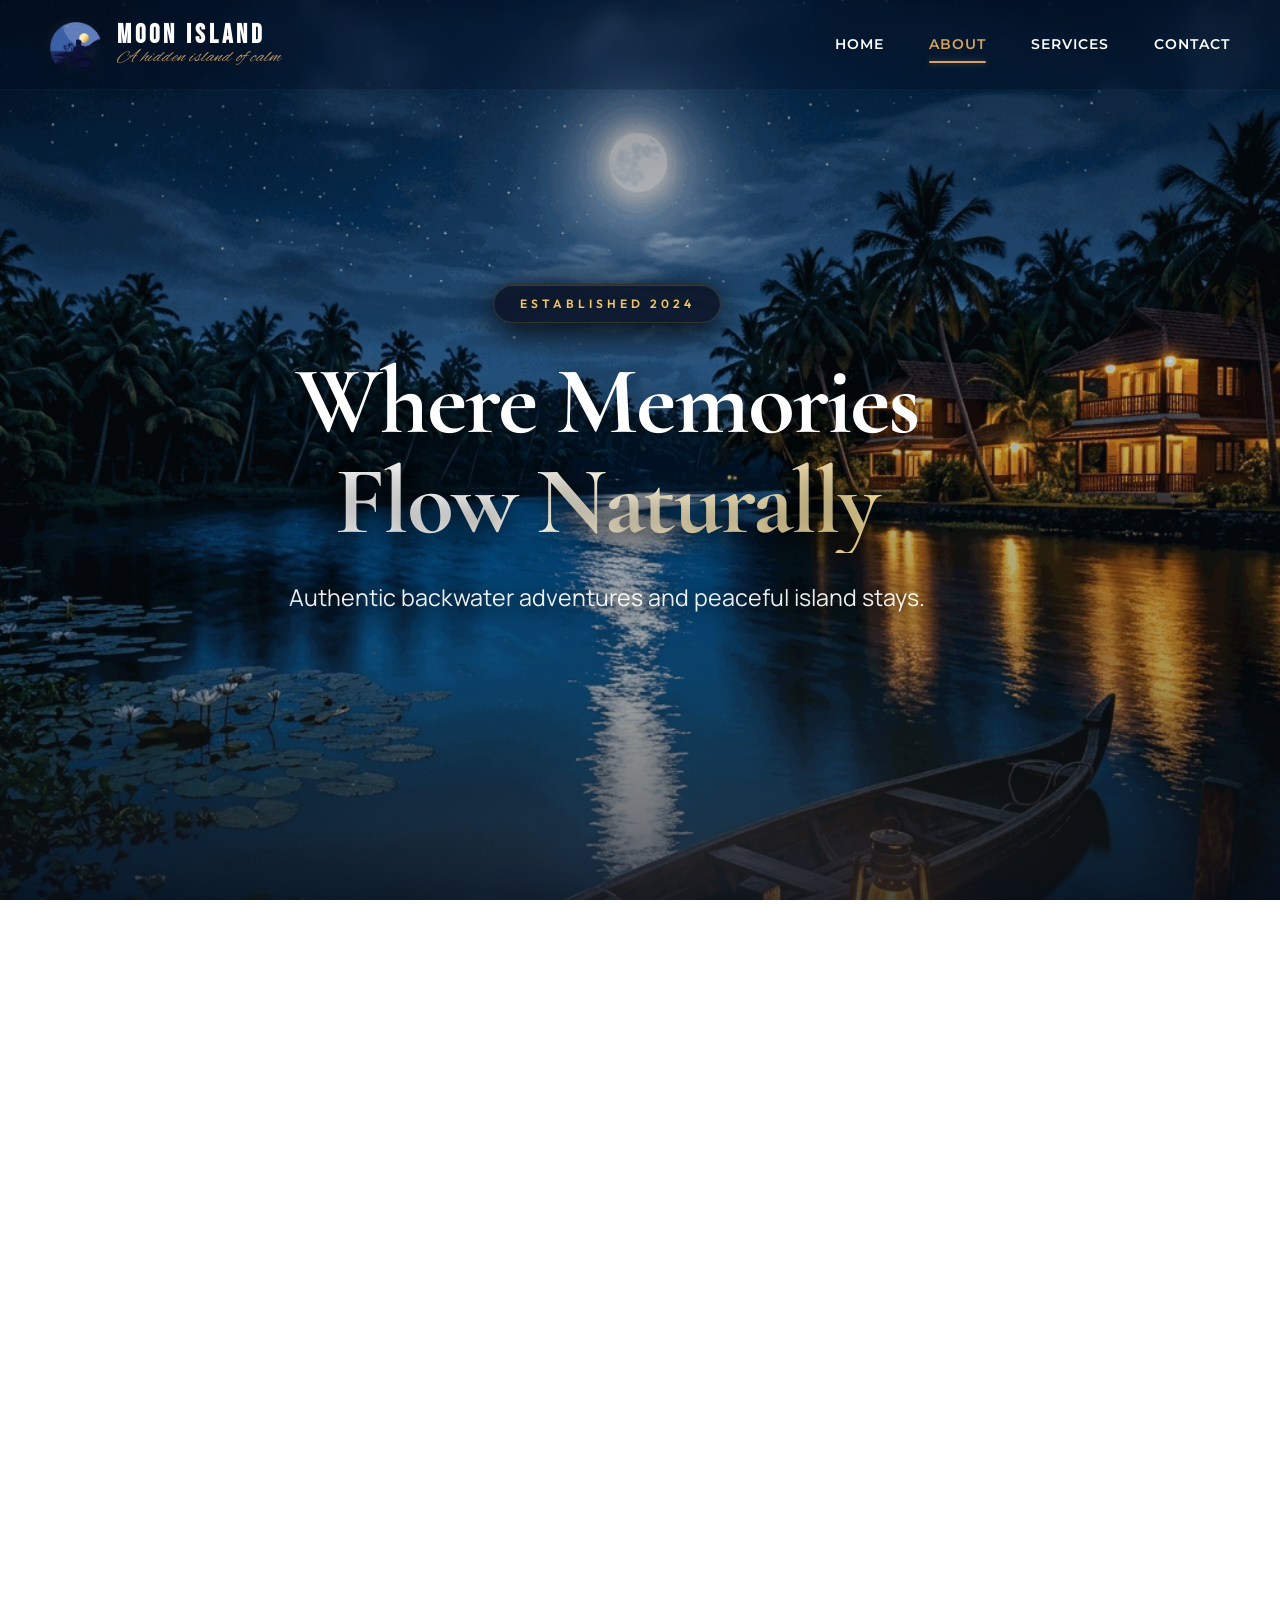
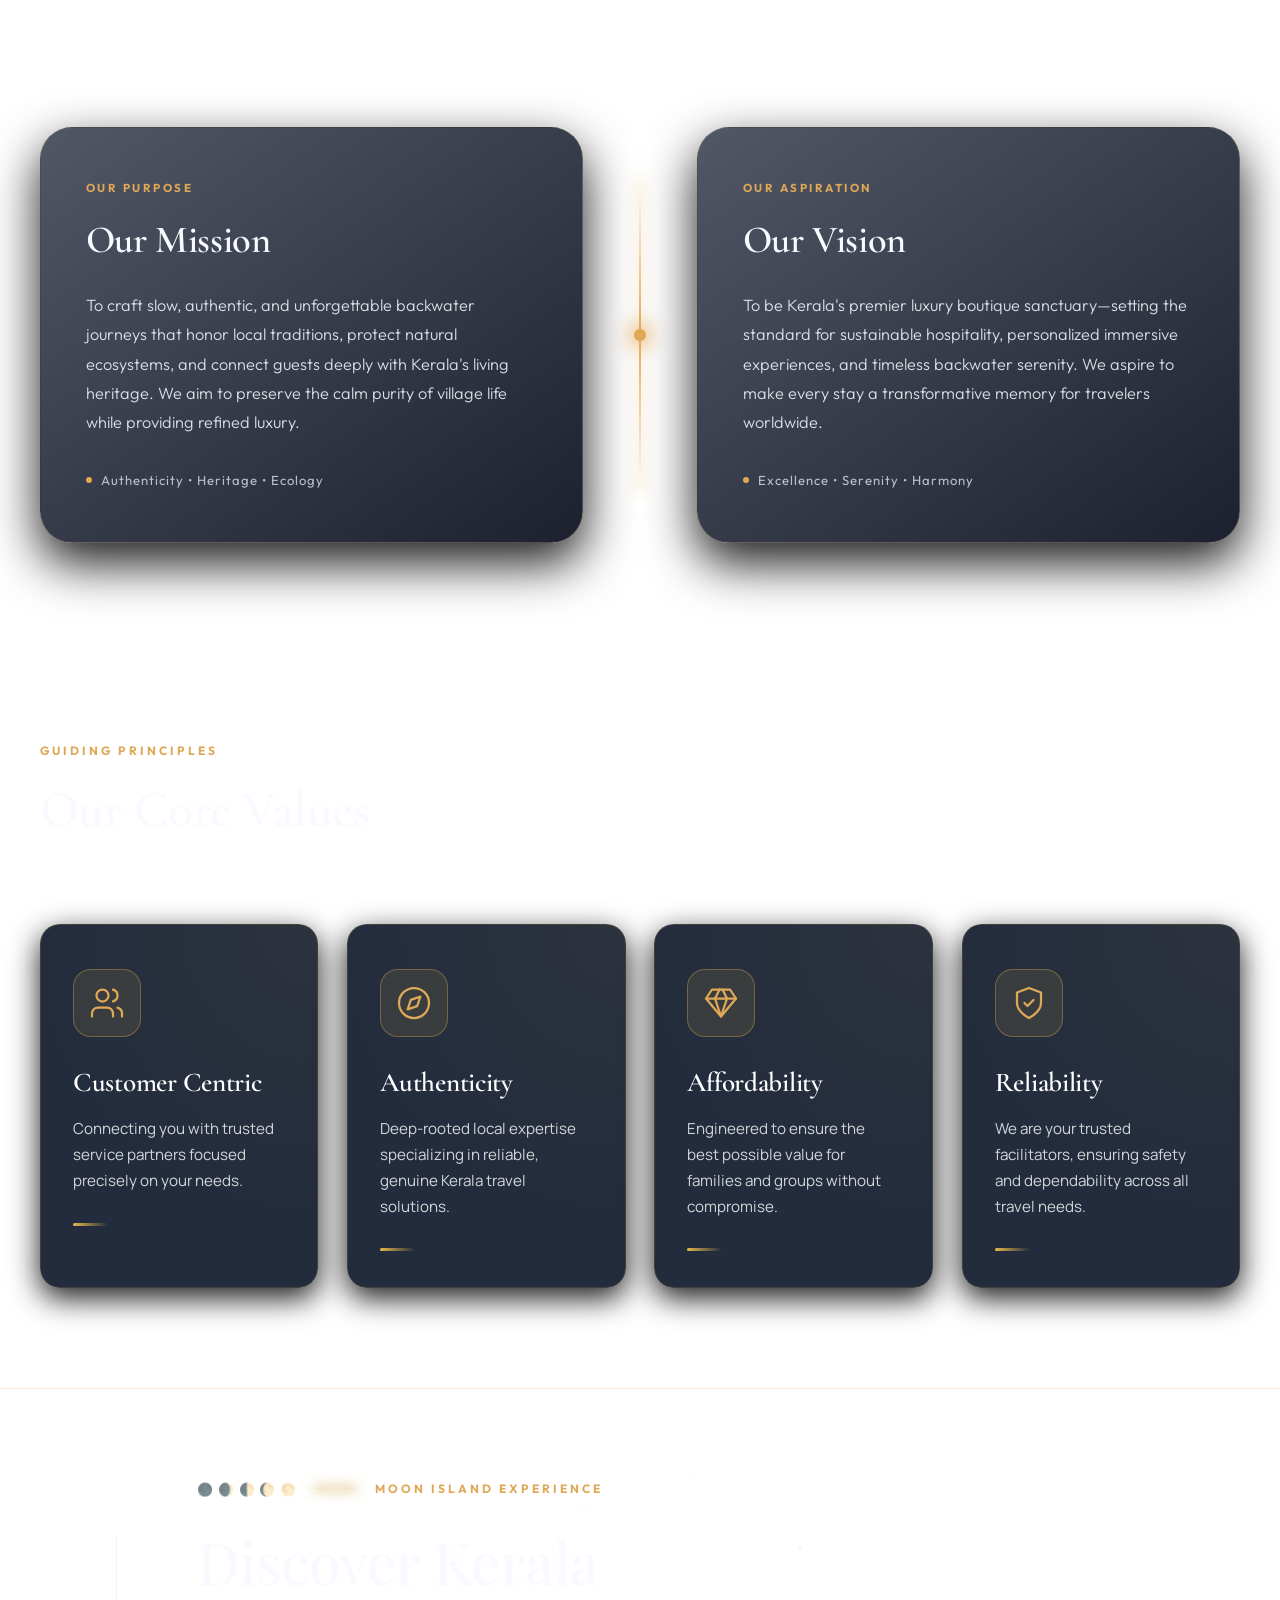
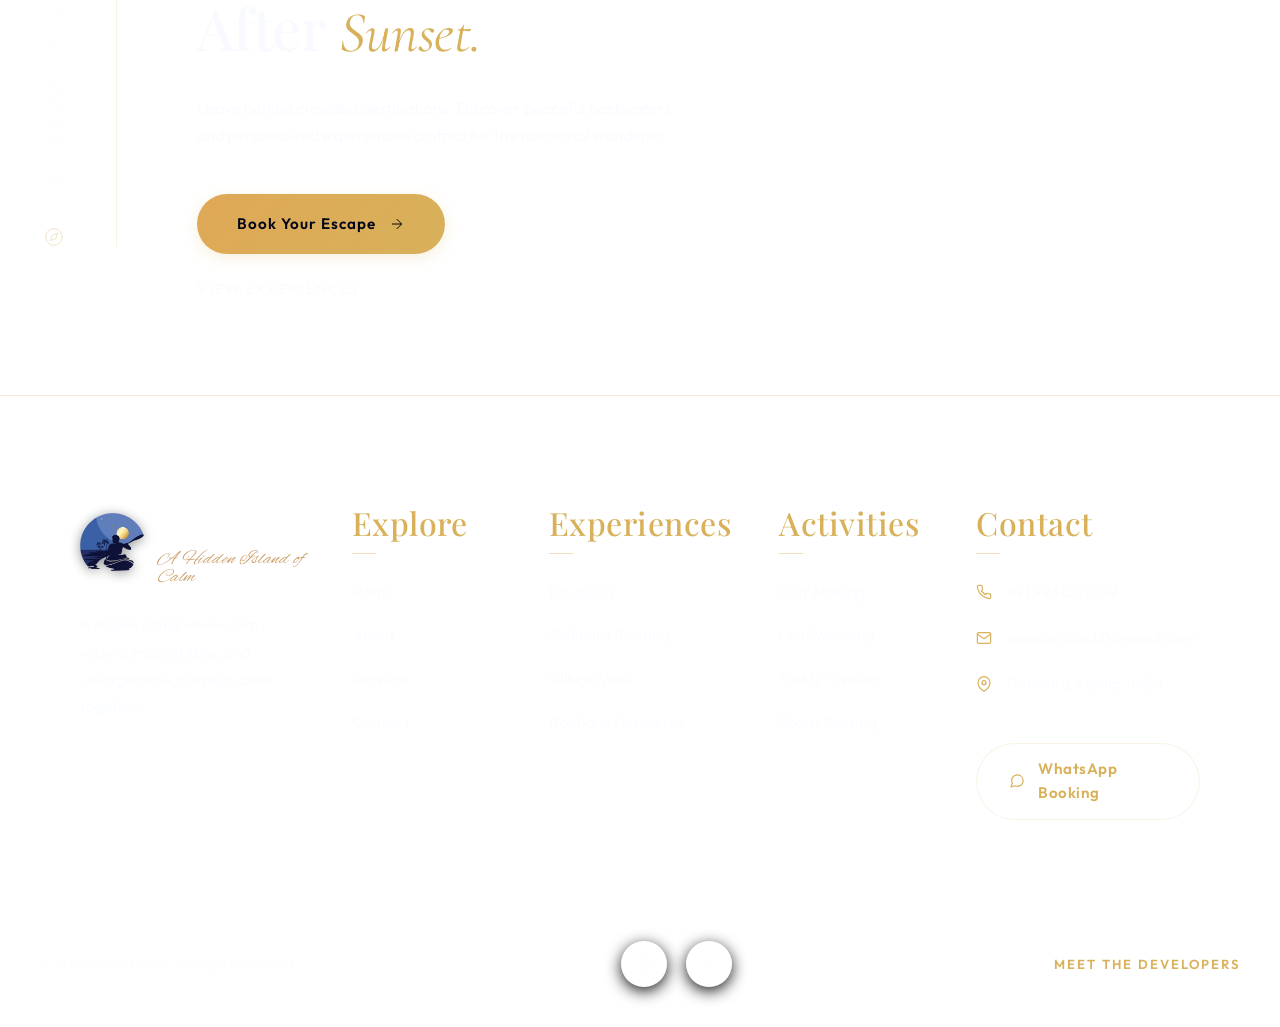
==== about.html @ 8877de50 "stuck removed" ====
<!DOCTYPE html>
<html lang="en">

<head>
    <meta charset="UTF-8">
    <meta name="viewport" content="width=device-width, initial-scale=1, viewport-fit=cover">
    <title>About Us | Moon Island - Luxury Kerala Backwater Sanctuary</title>
    <meta name="description"
        content="Discover the story, philosophy, and luxury backwater sanctuary of Moon Island Kerala. Experience curated kayaking, shikkara boat rides, and boutique homestay hospitality in Pottotta.">

    <!-- Critical Preloads & Luxury Typography -->
    <link rel="preconnect" href="https://fonts.googleapis.com">
    <link rel="preconnect" href="https://fonts.gstatic.com" crossorigin>
    <link rel="preload" as="image" href="assets/logo-icon.png">

    <!-- Consolidated Typography -->
    <link href="https://fonts.googleapis.com/css2?family=Bebas+Neue&family=Alex+Brush&family=Allura&family=Caveat:wght@500;600;700&family=Cormorant+Garamond:ital,wght@0,400;0,600;0,700;1,400;1,600&family=Manrope:wght@400;500;600;700&family=Montserrat:wght@600&family=Outfit:wght@300;400;500;600;700&family=Playfair+Display:ital,wght@0,400;0,600;0,700;1,400&family=Poppins:wght@300;400;500;600&display=swap" rel="stylesheet">
    <link href="https://db.onlinewebfonts.com/c/cf73d2680fe0e0d00f78c7295e3617e0?family=Selima" rel="stylesheet" type="text/css"/>
    <link rel="stylesheet" href="style.css?v=16.0">
</head>

<body class="about-page">
    <!-- Cinematic Night Sky & Atmosphere Background -->
    <div class="cinematic-bg-wrapper">
        <div class="sky-gradient"></div>
        <div class="desktop-moon-bg"></div>
        <div class="mobile-moon-bg"><div class="mobile-moon-inner"></div></div>
        <div class="stars-container">
            <div class="star star-1"></div>
            <div class="star star-2"></div>
            <div class="star star-3"></div>
            <div class="star star-4"></div>
            <div class="star star-5"></div>
            <div class="star star-6"></div>
            <div class="star star-7"></div>
            <div class="star star-8"></div>
            <div class="star star-9"></div>
            <div class="star star-10"></div>
        </div>
        <div class="clouds-container">
            <div class="cloud cloud-left"><div class="cloud-shadow"></div><div class="cloud-highlight"></div></div>
            <div class="cloud cloud-right"><div class="cloud-shadow"></div><div class="cloud-highlight"></div></div>
            <div class="cloud cloud-bottom"><div class="cloud-shadow"></div><div class="cloud-highlight"></div></div>
        </div>
    </div>

    <!-- Navigation Header -->
    <header class="navbar" id="main-nav">
        <div class="container nav-container">
            <a href="index.html" class="logo">
                <img src="assets/logo-icon.png" alt="Moon Island" class="brand-logo-icon">
                <div class="logo-text-wrapper">
                    <span class="logo-title">MOON ISLAND</span>
                    <span class="logo-tagline">A hidden island of calm</span>
                </div>
            </a>

            <!-- Mobile Hamburger Menu -->
            <button class="menu-btn" id="menu-toggle" aria-label="Toggle navigation">
                <span></span>
                <span></span>
                <span></span>
            </button>

            <nav class="nav-links" id="nav-menu">
                <a href="index.html" class="nav-link">Home</a>
                <a href="about.html" class="nav-link active">About</a>
                <a href="services.html" class="nav-link">Services</a>
                <a href="contact.html" class="nav-link">Contact</a>
            </nav>
        </div>
    </header>

    <main>
        <!-- ===================================================================
             1. HERO SECTION (Full-Screen Cinematic Backwater Experience)
             =================================================================== -->
        <section class="about-hero-fullscreen">
            <!-- Background Image Layer with Ken Burns Zoom & Mist -->
            <div class="hero-bg-wrapper">
                <img src="assets/moonlit_backwater_hero.png" alt="Kerala Moonlit Backwater" class="hero-bg-img">
                <div class="hero-overlay-gradient"></div>
                <div class="hero-mist-layer"></div>
            </div>

            <!-- Main Content Container -->
            <div class="container hero-content-container">
                <div class="hero-text-block">
                    <!-- Glassmorphism Gold Badge -->
                    <div class="hero-badge-wrap anim-badge-fade">
                        <span class="hero-glass-badge">ESTABLISHED 2024</span>
                    </div>

                    <!-- Heading with line-by-line reveal motion -->
                    <h1 class="hero-title">
                        <span class="title-line title-line-1">Where Memories</span>
                        <span class="title-line title-line-2">Flow Naturally</span>
                    </h1>

                    <!-- Subheading -->
                    <p class="hero-subheading anim-subheading-fade">
                        Authentic backwater adventures and peaceful island stays.
                    </p>
                </div>
            </div>

            <!-- Scroll Down Indicator -->
            <a href="#our-story" class="hero-scroll-indicator" aria-label="Scroll to Our Story">
                <span class="scroll-mouse">
                    <span class="scroll-wheel"></span>
                </span>
                <span class="scroll-text">EXPLORE</span>
            </a>
        </section>


        <!-- ===================================================================
             2. OUR STORY SECTION (White Luxury Section with 3D Suitcase on Left)
             =================================================================== -->
        <section class="about-story-section reveal" id="our-story">
            <div class="container about-story-container">
                <!-- Left Side: 3D Suitcase Illustration -->
                <div class="story-left-illustration reveal-left">
                    <div class="story-img-glow"></div>
                    <img src="assets/suitcsae_moon.png" alt="Moon Island 3D Suitcase Illustration" class="story-3d-suitcase-img" loading="lazy" decoding="async">
                </div>

                <!-- Right Side: Content & Statistics -->
                <div class="story-right-content reveal-right">
                    <!-- Small Label -->
                    <div class="story-badge-wrap reveal-item" style="--delay: 0.1s">
                        <span class="story-badge">OUR STORY</span>
                    </div>

                    <!-- Main Heading -->
                    <h2 class="story-heading reveal-item" style="--delay: 0.2s">
                        A Hidden Escape<br>in Kerala's Backwaters
                    </h2>

                    <!-- Description Paragraphs -->
                    <div class="story-description-wrap reveal-item" style="--delay: 0.3s">
                        <p class="story-desc-p">
                            Moon Island is a premium kayaking and nature experience destination nestled in the peaceful backwaters of Kerala. We offer unforgettable journeys through scenic waterways, combining adventure, relaxation, and authentic local charm.
                        </p>
                        <p class="story-desc-p">
                            Whether you're seeking a quiet paddle beneath moonlit skies or a memorable outdoor experience with family and friends, our carefully curated activities bring you closer to nature while ensuring comfort, safety, and lasting memories.
                        </p>
                    </div>

                    <!-- Statistics Grid -->
                    <div class="story-stats-grid">
                        <div class="story-stat-card">
                            <div class="stat-num-highlight">2+</div>
                            <div class="stat-title-label">Years of Experience</div>
                        </div>

                        <div class="story-stat-card">
                            <div class="stat-num-highlight">500+</div>
                            <div class="stat-title-label">Happy Adventurers</div>
                        </div>

                        <div class="story-stat-card">
                            <div class="stat-num-highlight">24/7</div>
                            <div class="stat-title-label">Customer Support</div>
                        </div>
                    </div>
                </div>
            </div>
        </section>

        <!-- ===================================================================
             5. MISSION & VISION (Split Layout with Animated Vertical Glowing Line)
             =================================================================== -->
        <section class="about-mission-vision-section reveal">
            <!-- Large Faded Moon Texture Background -->
            <div class="faded-moon-bg-overlay"></div>

            <div class="container">
                <div class="mission-vision-split">
                    <!-- Mission (Left) -->
                    <div class="mv-card mission-card">
                        <div class="mv-card-badge">OUR PURPOSE</div>
                        <h3 class="mv-card-title">Our Mission</h3>
                        <p class="mv-card-text">
                            To craft slow, authentic, and unforgettable backwater journeys that honor local traditions, protect natural ecosystems, and connect guests deeply with Kerala's living heritage. We aim to preserve the calm purity of village life while providing refined luxury.
                        </p>
                        <div class="mv-card-footer">
                            <span class="mv-gold-dot"></span>
                            <span>Authenticity • Heritage • Ecology</span>
                        </div>
                    </div>

                    <!-- Animated Glowing Vertical Line -->
                    <div class="mv-glowing-vertical-divider">
                        <div class="vertical-line-glow"></div>
                        <div class="glowing-center-pulse"></div>
                    </div>

                    <!-- Vision (Right) -->
                    <div class="mv-card vision-card">
                        <div class="mv-card-badge">OUR ASPIRATION</div>
                        <h3 class="mv-card-title">Our Vision</h3>
                        <p class="mv-card-text">
                            To be Kerala's premier luxury boutique sanctuary—setting the standard for sustainable hospitality, personalized immersive experiences, and timeless backwater serenity. We aspire to make every stay a transformative memory for travelers worldwide.
                        </p>
                        <div class="mv-card-footer">
                            <span class="mv-gold-dot"></span>
                            <span>Excellence • Serenity • Harmony</span>
                        </div>
                    </div>
                </div>
            </div>
        </section>


        <!-- ===================================================================
             6. GUIDING PRINCIPLES / OUR CORE VALUES (4-Column Luxury Glass Grid)
             =================================================================== -->
        <section class="about-core-values-section reveal" id="core-values">
            <div class="container">
                <div class="section-header text-center">
                    <span class="section-tag-gold">GUIDING PRINCIPLES</span>
                    <h2 class="section-main-title">Our Core Values</h2>
                </div>

                <div class="core-values-grid">
                    <!-- Card 1: Customer Centric -->
                    <div class="value-card-item card-anim-1">
                        <div class="value-card-glass-bg"></div>
                        <div class="value-icon-box icon-anim-handshake">
                            <svg xmlns="http://www.w3.org/2000/svg" width="36" height="36" viewBox="0 0 24 24" fill="none" stroke="#dfa857" stroke-width="1.5" stroke-linecap="round" stroke-linejoin="round">
                                <path d="M16 21v-2a4 4 0 0 0-4-4H6a4 4 0 0 0-4 4v2"/>
                                <circle cx="9" cy="7" r="4"/>
                                <path d="M22 21v-2a4 4 0 0 0-3-3.87"/>
                                <path d="M16 3.13a4 4 0 0 1 0 7.75"/>
                            </svg>
                        </div>
                        <h3 class="value-card-title">Customer Centric</h3>
                        <p class="value-card-desc">Connecting you with trusted service partners focused precisely on your needs.</p>
                        <div class="value-card-accent-bar"></div>
                    </div>

                    <!-- Card 2: Authenticity -->
                    <div class="value-card-item card-anim-2">
                        <div class="value-card-glass-bg"></div>
                        <div class="value-icon-box icon-anim-compass">
                            <svg xmlns="http://www.w3.org/2000/svg" width="36" height="36" viewBox="0 0 24 24" fill="none" stroke="#dfa857" stroke-width="1.5" stroke-linecap="round" stroke-linejoin="round">
                                <circle cx="12" cy="12" r="10"/>
                                <polygon points="16.24 7.76 14.12 14.12 7.76 16.24 9.88 9.88 16.24 7.76"/>
                            </svg>
                        </div>
                        <h3 class="value-card-title">Authenticity</h3>
                        <p class="value-card-desc">Deep-rooted local expertise specializing in reliable, genuine Kerala travel solutions.</p>
                        <div class="value-card-accent-bar"></div>
                    </div>

                    <!-- Card 3: Affordability -->
                    <div class="value-card-item card-anim-3">
                        <div class="value-card-glass-bg"></div>
                        <div class="value-icon-box icon-anim-gem">
                            <svg xmlns="http://www.w3.org/2000/svg" width="36" height="36" viewBox="0 0 24 24" fill="none" stroke="#dfa857" stroke-width="1.5" stroke-linecap="round" stroke-linejoin="round">
                                <path d="M6 3h12l4 6-10 12L2 9z"/>
                                <path d="M11 3 8 9l4 12 4-12-3-6"/>
                                <path d="M2 9h20"/>
                            </svg>
                        </div>
                        <h3 class="value-card-title">Affordability</h3>
                        <p class="value-card-desc">Engineered to ensure the best possible value for families and groups without compromise.</p>
                        <div class="value-card-accent-bar"></div>
                    </div>

                    <!-- Card 4: Reliability -->
                    <div class="value-card-item card-anim-4">
                        <div class="value-card-glass-bg"></div>
                        <div class="value-icon-box icon-anim-shield">
                            <svg xmlns="http://www.w3.org/2000/svg" width="36" height="36" viewBox="0 0 24 24" fill="none" stroke="#dfa857" stroke-width="1.5" stroke-linecap="round" stroke-linejoin="round">
                                <path d="M12 22s8-4 8-10V5l-8-3-8 3v7c0 6 8 10 8 10z"/>
                                <path d="m9 12 2 2 4-4"/>
                            </svg>
                        </div>
                        <h3 class="value-card-title">Reliability</h3>
                        <p class="value-card-desc">We are your trusted facilitators, ensuring safety and dependability across all travel needs.</p>
                        <div class="value-card-accent-bar"></div>
                    </div>
                </div>
            </div>
        </section>


        <!-- ===================================================================
             7. PREMIUM CALL TO ACTION (Full-Width Sunset Overlay with Fireflies)
             =================================================================== -->
        <!-- PREMIUM CALL TO ACTION -->
        <section class="about-cta-section reveal premium-about-cta">
            <div class="cta-bg-overlay"></div>
            
            <!-- Minimal Constellation Background SVG -->
            <svg class="cta-editorial-constellations" viewBox="0 0 800 400" fill="none" stroke="rgba(216, 177, 90, 0.05)" stroke-width="0.8">
                <circle cx="100" cy="120" r="1.5" fill="#D8B15A" opacity="0.2"/>
                <circle cx="250" cy="80" r="1" fill="#D8B15A" opacity="0.15"/>
                <circle cx="400" cy="180" r="2" fill="#D8B15A" opacity="0.25"/>
                <line x1="100" y1="120" x2="250" y2="80"/>
                <line x1="250" y1="80" x2="400" y2="180"/>
            </svg>
            
            <!-- Animated Floating Fireflies -->
            <div class="fireflies-container">
                <div class="firefly" style="top: 20%; left: 15%; --x: 40px; --y: -50px; --d: 5s;"></div>
                <div class="firefly" style="top: 60%; left: 35%; --x: -30px; --y: 40px; --d: 7s;"></div>
                <div class="firefly" style="top: 30%; left: 75%; --x: 50px; --y: 30px; --d: 6s;"></div>
                <div class="firefly" style="top: 75%; left: 80%; --x: -40px; --y: -40px; --d: 8s;"></div>
                <div class="firefly" style="top: 45%; left: 50%; --x: 20px; --y: -30px; --d: 9s;"></div>
            </div>

            <!-- Subtle Reflection Shimmer -->
            <div class="cta-reflection-shimmer"></div>

            <!-- Shooting Star -->
            <div class="cta-star-streak"></div>

            <div class="container cta-editorial-grid">
                <!-- Vertical Quote Beside Heading -->
                <div class="cta-vertical-quote">
                    <span class="quote-text">“Every paddle tells a story.”</span>
                    <span class="quote-compass-wrapper">
                        <!-- Compass Icon -->
                        <svg class="quote-compass" viewBox="0 0 24 24" fill="none" stroke="currentColor" stroke-width="1" stroke-linecap="round" stroke-linejoin="round">
                            <circle cx="12" cy="12" r="10"></circle>
                            <polygon points="16.24 7.76 14.12 14.12 7.76 16.24 9.88 9.88 16.24 7.76"></polygon>
                        </svg>
                    </span>
                </div>

                <!-- Main Content -->
                <div class="cta-editorial-content">
                    <div class="cta-decor-header">
                        <!-- Small Moon Phases symbols -->
                        <div class="cta-moon-phases">
                            <span class="phase">🌑</span>
                            <span class="phase">🌒</span>
                            <span class="phase">🌓</span>
                            <span class="phase">🌔</span>
                            <span class="phase">🌕</span>
                        </div>
                        <div class="cta-gold-divider"></div>
                        <span class="cta-luxury-tag">MOON ISLAND EXPERIENCE</span>
                    </div>

                    <h2 class="cta-editorial-title">
                        Discover Kerala <br>After <span class="text-gold">Sunset.</span>
                    </h2>
                    
                    <p class="cta-desc">
                        Leave behind crowded destinations. Discover peaceful backwaters and personalized experiences crafted for the nocturnal wanderer.
                    </p>
                    
                    <div class="cta-action-block">
                        <a href="contact.html" class="btn-editorial-primary">
                            <span>Book Your Escape</span>
                            <svg class="arrow-icon" viewBox="0 0 24 24" fill="none" stroke="currentColor" stroke-width="1.5" stroke-linecap="round" stroke-linejoin="round">
                                <line x1="5" y1="12" x2="19" y2="12"></line>
                                <polyline points="12 5 19 12 12 19"></polyline>
                            </svg>
                        </a>
                        <a href="services.html" class="link-editorial-text">View Experiences</a>
                    </div>
                </div>
            </div>
        </section>
    </main>

    <!-- Footer -->
    <footer class="reveal premium-footer">

        <!-- Desktop Footer Layout -->
        <div class="footer-desktop-content">
            <div class="container">
                <!-- Main Footer Grid -->
                <div class="footer-grid">
                    <!-- Column 1: Brand -->
                    <div class="footer-col footer-col-brand">
                        <a href="index.html" class="logo footer-logo">
                            <img src="assets/logo-icon.png" alt="Moon Island Logo" class="brand-logo-icon">
                            <div class="logo-text-wrapper">
                                <span class="logo-title">MOON ISLAND</span>
                                <span class="logo-tagline">A Hidden Island of Calm</span>
                            </div>
                        </a>
                        <p class="footer-brand-desc">
                            A hidden island where calm waters, moonlit skies, and unforgettable journeys come together.
                        </p>
                    </div>

                    <!-- Column 2: Explore -->
                    <div class="footer-col">
                        <h4 class="footer-col-title">Explore</h4>
                        <ul class="footer-links">
                            <li><a href="index.html">Home</a></li>
                            <li><a href="about.html">About</a></li>
                            <li><a href="services.html">Services</a></li>
                            <li><a href="contact.html">Contact</a></li>
                        </ul>
                    </div>

                    <!-- Column 3: Experiences -->
                    <div class="footer-col">
                        <h4 class="footer-col-title">Experiences</h4>
                        <ul class="footer-links">
                            <li><a href="services.html">Kayaking</a></li>
                            <li><a href="services.html">Shikkara Boating</a></li>
                            <li><a href="services.html">Village Walk</a></li>
                            <li><a href="services.html">Boutique Homestay</a></li>
                        </ul>
                    </div>

                    <!-- Column 4: Activities -->
                    <div class="footer-col">
                        <h4 class="footer-col-title">Activities</h4>
                        <ul class="footer-links">
                            <li><a href="services.html">Coir Making</a></li>
                            <li><a href="services.html">Leaf Weaving</a></li>
                            <li><a href="services.html">Toddy Tapping</a></li>
                            <li><a href="services.html">Toddy Tasting</a></li>
                        </ul>
                    </div>

                    <!-- Column 5: Contact -->
                    <div class="footer-col footer-col-contact">
                        <h4 class="footer-col-title">Contact</h4>
                        <ul class="footer-contact-list">
                            <li class="footer-contact-item">
                                <span class="contact-icon-wrapper">
                                    <svg class="contact-icon" viewBox="0 0 24 24" fill="none" stroke="currentColor" stroke-width="1.8" stroke-linecap="round" stroke-linejoin="round" style="width: 16px; height: 16px;">
                                        <path d="M22 16.92v3a2 2 0 0 1-2.18 2 19.79 19.79 0 0 1-8.63-3.07 19.5 19.5 0 0 1-6-6 19.79 19.79 0 0 1-3.07-8.67A2 2 0 0 1 4.11 2h3a2 2 0 0 1 2 1.72 12.84 12.84 0 0 0 .7 2.81 2 2 0 0 1-.45 2.11L8.09 9.91a16 16 0 0 0 6 6l1.27-1.27a2 2 0 0 1 2.11-.45 12.84 12.84 0 0 0 2.81.7A2 2 0 0 1 22 16.92z"></path>
                                    </svg>
                                </span>
                                <a href="tel:+919961577599" class="contact-link">+91 99615 77599</a>
                            </li>
                            <li class="footer-contact-item">
                                <span class="contact-icon-wrapper">
                                    <svg class="contact-icon" viewBox="0 0 24 24" fill="none" stroke="currentColor" stroke-width="1.8" stroke-linecap="round" stroke-linejoin="round" style="width: 16px; height: 16px;">
                                        <path d="M4 4h16c1.1 0 2 .9 2 2v12c0 1.1-.9 2-2 2H4c-1.1 0-2-.9-2-2V6c0-1.1.9-2 2-2z"></path>
                                        <polyline points="22,6 12,13 2,6"></polyline>
                                    </svg>
                                </span>
                                <a href="mailto:mooonisland21@gmail.com" class="contact-link">mooonisland21@gmail.com</a>
                            </li>
                            <li class="footer-contact-item">
                                <span class="contact-icon-wrapper">
                                    <svg class="contact-icon" viewBox="0 0 24 24" fill="none" stroke="currentColor" stroke-width="1.8" stroke-linecap="round" stroke-linejoin="round" style="width: 16px; height: 16px;">
                                        <path d="M21 10c0 7-9 13-9 13s-9-6-9-13a9 9 0 0 1 18 0z"></path>
                                        <circle cx="12" cy="10" r="3"></circle>
                                    </svg>
                                </span>
                                <span class="contact-text">Pothotta, Kerala, India</span>
                            </li>
                        </ul>
                        <div class="footer-whatsapp">
                            <a href="https://wa.me/919961577599" target="_blank" class="footer-whatsapp-btn btn-whatsapp-pill">
                                <svg class="whatsapp-icon" viewBox="0 0 24 24" fill="none" stroke="currentColor" stroke-width="1.8" stroke-linecap="round" stroke-linejoin="round" style="width: 18px; height: 18px;">
                                    <path d="M21 11.5a8.38 8.38 0 0 1-.9 3.8 8.5 8.5 0 0 1-7.6 4.7 8.38 8.38 0 0 1-3.8-.9L3 21l1.9-5.7a8.38 8.38 0 0 1-.9-3.8 8.5 8.5 0 0 1 4.7-7.6 8.38 8.38 0 0 1 3.8-.9h.5a8.48 8.48 0 0 1 8 8v.5z"></path>
                                </svg>
                                <span>WhatsApp Booking</span>
                            </a>
                        </div>
                    </div>
                </div>
            </div>

            <!-- Bottom Bar -->
            <div class="footer-bottom">
                <div class="container footer-bottom-flex">
                    <div class="footer-bottom-left">
                        <p class="copyright">&copy; 2026 Moon Island. All rights reserved.</p>
                    </div>
                    <div class="footer-socials">
                        <a href="https://instagram.com" target="_blank" rel="noopener" class="footer-social-icon social-btn" aria-label="Instagram">
                            <svg viewBox="0 0 24 24" fill="none" stroke="currentColor" stroke-width="1.8" stroke-linecap="round" stroke-linejoin="round">
                                <rect x="2" y="2" width="20" height="20" rx="5" ry="5"></rect>
                                <path d="M16 11.37A4 4 0 1 1 12.63 8 4 4 0 0 1 16 11.37z"></path>
                                <line x1="17.5" y1="6.5" x2="17.51" y2="6.5"></line>
                            </svg>
                        </a>
                        <a href="https://facebook.com" target="_blank" rel="noopener" class="footer-social-icon social-btn" aria-label="Facebook">
                            <svg viewBox="0 0 24 24" fill="none" stroke="currentColor" stroke-width="1.8" stroke-linecap="round" stroke-linejoin="round">
                                <path d="M18 2h-3a5 5 0 0 0-5 5v3H7v4h3v8h4v-8h3l1-4h-4V7a1 1 0 0 1 1-1h3z"></path>
                            </svg>
                        </a>
                    </div>
                    <div class="footer-bottom-right">
                        <a href="https://www.instagram.com/intellex.web?igsh=MWZyenU0bWc3M2RxOQ==" target="_blank" class="developer-link">MEET THE DEVELOPERS</a>
                    </div>
                </div>
            </div>
        </div>

        <!-- Mobile-Only Footer Structure -->
        <div class="footer-mobile-content">
            <div class="mobile-footer-container">
                <!-- 1. Logo Section -->
                <div class="mobile-logo-section">
                    <a href="index.html" class="mobile-footer-logo">
                        <img src="assets/logo-icon.png" alt="Moon Island Logo" class="mobile-brand-logo-icon">
                        <div class="mobile-logo-text-wrapper">
                            <span class="logo-title">MOON ISLAND</span>
                            <span class="logo-tagline">A hidden island of calm</span>
                        </div>
                    </a>
                </div>

                <!-- 2. Description Section -->
                <p class="mobile-footer-desc">
                    Discover peaceful backwaters, authentic Kerala experiences, and unforgettable moonlit escapes.
                </p>

                <!-- 3. Social Icons Section -->
                <div class="mobile-social-icons">
                    <a href="https://instagram.com" target="_blank" rel="noopener" class="mobile-social-btn" aria-label="Instagram">
                        <svg viewBox="0 0 24 24" fill="none" stroke="currentColor" stroke-width="1.8" stroke-linecap="round" stroke-linejoin="round">
                            <rect x="2" y="2" width="20" height="20" rx="5" ry="5"></rect>
                            <path d="M16 11.37A4 4 0 1 1 12.63 8 4 4 0 0 1 16 11.37z"></path>
                            <line x1="17.5" y1="6.5" x2="17.51" y2="6.5"></line>
                        </svg>
                    </a>
                    <a href="https://facebook.com" target="_blank" rel="noopener" class="mobile-social-btn" aria-label="Facebook">
                        <svg viewBox="0 0 24 24" fill="none" stroke="currentColor" stroke-width="1.8" stroke-linecap="round" stroke-linejoin="round">
                            <path d="M18 2h-3a5 5 0 0 0-5 5v3H7v4h3v8h4v-8h3l1-4h-4V7a1 1 0 0 1 1-1h3z"></path>
                        </svg>
                    </a>
                    <a href="https://wa.me/919961577599" target="_blank" rel="noopener" class="mobile-social-btn" aria-label="WhatsApp">
                        <svg viewBox="0 0 24 24" fill="none" stroke="currentColor" stroke-width="1.8" stroke-linecap="round" stroke-linejoin="round">
                            <path d="M21 11.5a8.38 8.38 0 0 1-.9 3.8 8.5 8.5 0 0 1-7.6 4.7 8.38 8.38 0 0 1-3.8-.9L3 21l1.9-5.7a8.38 8.38 0 0 1-.9-3.8 8.5 8.5 0 0 1 4.7-7.6 8.38 8.38 0 0 1 3.8-.9h.5a8.48 8.48 0 0 1 8 8v.5z"></path>
                        </svg>
                    </a>
                    <a href="tel:+919961577599" class="mobile-social-btn" aria-label="Phone">
                        <svg viewBox="0 0 24 24" fill="none" stroke="currentColor" stroke-width="1.8" stroke-linecap="round" stroke-linejoin="round">
                            <path d="M22 16.92v3a2 2 0 0 1-2.18 2 19.79 19.79 0 0 1-8.63-3.07 19.5 19.5 0 0 1-6-6 19.79 19.79 0 0 1-3.07-8.67A2 2 0 0 1 4.11 2h3a2 2 0 0 1 2 1.72 12.84 12.84 0 0 0 .7 2.81 2 2 0 0 1-.45 2.11L8.09 9.91a16 16 0 0 0 6 6l1.27-1.27a2 2 0 0 1 2.11-.45 12.84 12.84 0 0 0 2.81.7A2 2 0 0 1 22 16.92z"></path>
                        </svg>
                    </a>
                </div>

                <!-- 4. Navigation Grid -->
                <div class="mobile-nav-grid">
                    <div class="mobile-nav-col">
                        <h4 class="mobile-nav-title">Explore</h4>
                        <ul class="mobile-nav-links">
                            <li><a href="index.html">Home</a></li>
                            <li><a href="about.html">About</a></li>
                            <li><a href="services.html">Services</a></li>
                            <li><a href="contact.html">Contact</a></li>
                        </ul>
                    </div>
                    <div class="mobile-nav-col">
                        <h4 class="mobile-nav-title">Experiences</h4>
                        <ul class="mobile-nav-links">
                            <li><a href="services.html">Kayaking</a></li>
                            <li><a href="services.html">Shikkara Boating</a></li>
                            <li><a href="services.html">Village Walk</a></li>
                            <li><a href="services.html">Boutique Homestay</a></li>
                        </ul>
                    </div>
                    <div class="mobile-nav-col">
                        <h4 class="mobile-nav-title">Support</h4>
                        <ul class="mobile-nav-links">
                            <li><a href="#">FAQ</a></li>
                            <li><a href="#">Privacy Policy</a></li>
                            <li><a href="#">Terms</a></li>
                            <li><a href="contact.html">Booking</a></li>
                        </ul>
                    </div>
                </div>

                <!-- 5. Divider -->
                <div class="mobile-footer-divider"></div>

                <!-- 6. Contact Section -->
                <div class="mobile-contact-section">
                    <div class="mobile-contact-card">
                        <span class="card-icon">📞</span>
                        <div class="card-info">
                            <span class="card-label">Booking</span>
                            <a href="tel:+919961577599" class="card-value">+91 99615 77599</a>
                        </div>
                    </div>
                    <div class="mobile-contact-card">
                        <span class="card-icon">✉️</span>
                        <div class="card-info">
                            <span class="card-label">Email</span>
                            <a href="mailto:moonisland21@gmail.com" class="card-value">moonisland21@gmail.com</a>
                        </div>
                    </div>
                    <div class="mobile-contact-card">
                        <span class="card-icon">📍</span>
                        <div class="card-info">
                            <span class="card-label">Location</span>
                            <span class="card-value">Moon Island, Alappuzha, Kerala, India</span>
                        </div>
                    </div>
                </div>

                <!-- 7. Copyright -->
                <div class="mobile-copyright-section">
                    <p class="mobile-copyright">
                        © 2026 Moon Island<br>All Rights Reserved.
                    </p>
                    <div class="mobile-developer-link-wrapper">
                        <a href="https://www.instagram.com/intellex.web?igsh=MWZyenU0bWc3M2RxOQ==" target="_blank" class="mobile-developer-link">MEET THE DEVELOPERS</a>
                    </div>
                </div>
            </div>
        </div>
    </footer>

    <script src="script.js?v=10.0"></script>
</body>

</html>
---- style.css ----
:root{--bg-navy:#020617;--bg-deep:#01040a;--moonlight:#a5d2ff;--moonlight-glow:rgba(165, 210, 255, 0.15);--accent-gold:#dfa857;--accent-gold-glow:rgba(223, 168, 87, 0.25);--text-white:#f8faff;--text-muted:rgba(248, 250, 255, 0.7);--glass-bg:rgba(4, 9, 24, 0.45);--glass-border:rgba(255, 255, 255, 0.05);--glass-border-gold:rgba(223, 168, 87, 0.15);--glass-hover:rgba(255, 255, 255, 0.08);--glass-hover-bg:rgba(6, 12, 32, 0.65);--space-8:8px;--space-16:16px;--space-24:24px;--space-32:32px;--space-48:48px;--space-64:64px;--space-80:80px;--space-90:90px;--space-96:96px;--section-padding:var(--space-90);--container-max:1280px;--transition:all 0.5s cubic-bezier(0.16, 1, 0.3, 1);--moon-size:140px;}
@media (max-width:1024px){:root{--section-padding:var(--space-72, 72px);}
}
@media (max-width:768px){:root{--section-padding:var(--space-56, 56px);}
}
*, *::before, *::after{margin:0;padding:0;box-sizing:border-box;}
html{scroll-behavior:smooth;overflow-y:auto;overflow-x:hidden;height:auto;min-height:100%;-webkit-overflow-scrolling:touch;}
body{background-color:transparent !important;color:var(--text-white);font-family:'Outfit', sans-serif;line-height:1.6;overflow-y:auto;overflow-x:hidden;-webkit-font-smoothing:antialiased;position:relative;width:100%;height:auto;min-height:100%;-webkit-overflow-scrolling:touch;}
::-webkit-scrollbar{width:6px;}
::-webkit-scrollbar-track{background:var(--bg-navy);}
::-webkit-scrollbar-thumb{background:var(--glass-border);border-radius:10px;}
::-webkit-scrollbar-thumb:hover{background:var(--moonlight);}
h1, h2, h3, h4, .luxury-heading{font-family:'Playfair Display', serif;font-weight:600;letter-spacing:-0.01em;}
a{text-decoration:none;color:inherit;transition:var(--transition);}
ul{list-style:none;}
img{max-width:100%;display:block;}
.container{max-width:var(--container-max);margin:0 auto;padding:0 2.5rem;}
.cinematic-bg-wrapper{position:fixed;top:0;left:0;width:100vw;height:100dvh;z-index:-10;pointer-events:none;overflow:hidden;background:linear-gradient(135deg, #020817 0%, #071B3A 50%, #123D75 100%);}
.sky-gradient{position:absolute;top:0;left:0;width:100%;height:100%;z-index:0;}
.nebula-mist{position:absolute;top:5%;right:-10%;width:80vw;height:80vh;background:radial-gradient(circle at 85% 50%, rgba(18, 61, 117, 0.25) 0%, rgba(7, 27, 58, 0.1) 45%, transparent 70%);filter:blur(60px);z-index:0;pointer-events:none;mix-blend-mode:screen;will-change:transform;}
.desktop-moon-bg{display:none;}
@media (min-width:1025px){.desktop-moon-bg{display:block;position:absolute;top:-4vh;left:-4vw;width:108vw;height:108dvh;z-index:1;will-change:transform;transform-style:preserve-3d;}
}
.desktop-moon-inner{position:absolute;top:0;left:0;width:100%;height:100%;background-image:url('assets/moon_bg.png');background-size:cover;background-position:right center;background-repeat:no-repeat;z-index:1;}
.moon-aura-pulse{position:absolute;top:0;right:0;width:100%;height:100%;background:radial-gradient(circle at 92% 50%, rgba(165, 210, 255, 0.45) 0%, rgba(165, 210, 255, 0.12) 35%, transparent 65%);z-index:0;pointer-events:none;mix-blend-mode:screen;animation:breathingGlow 3s infinite ease-in-out alternate;}
.moon-edge-scatter{position:absolute;top:0;right:0;width:100%;height:100%;background:radial-gradient(circle at 92% 50%, rgba(165, 210, 255, 0.4) 0%, rgba(165, 210, 255, 0) 42%);z-index:2;pointer-events:none;mix-blend-mode:screen;animation:edgeLightScatter 6s infinite ease-in-out alternate;}
.moon-light-rays{position:absolute;top:0;right:0;width:100%;height:100%;background:repeating-conic-gradient(from 0deg at 92% 50%, transparent 0%, rgba(165, 210, 255, 0.04) 2%, transparent 4%, transparent 10%);mix-blend-mode:screen;z-index:1;pointer-events:none;animation:rotateRays 120s infinite linear;}
@keyframes rotateRays{from{transform:rotate(0deg);}
to{transform:rotate(360deg);}
}
@keyframes breathingGlow{0%{opacity:0.45;transform:scale(0.92);}
100%{opacity:1.0;transform:scale(1.08);}
}
@keyframes edgeLightScatter{0%{opacity:0.85;}
100%{opacity:1.0;}
}
.mobile-moon-bg{display:none;}
@media (max-width:1024px){.mobile-moon-bg{display:block;position:absolute;top:-4vh;left:-4vw;width:108vw;height:108dvh;z-index:1;overflow:hidden;}
.mobile-moon-inner{width:100%;height:100%;background-image:url('assets/moon_bg.png');background-size:cover;background-position:82% center;background-repeat:no-repeat;animation:mobileMoonFloatSimple 8s infinite ease-in-out alternate;z-index:1;}
.mobile-moon-aura{position:absolute;top:0;left:0;width:100%;height:100%;background:radial-gradient(circle at 82% 50%, rgba(165, 210, 255, 0.2) 0%, rgba(165, 210, 255, 0.05) 30%, transparent 60%);z-index:0;pointer-events:none;mix-blend-mode:screen;animation:breathingGlow 3s infinite ease-in-out alternate;}
}
@keyframes mobileMoonFloatSimple{0%{transform:translateY(0);}
100%{transform:translateY(15px);}
}
.stars-container{position:absolute;top:0;left:0;width:100%;height:100%;z-index:2;perspective:1200px;transform-style:preserve-3d;}
.stars-layer-1-wrap, .stars-layer-2-wrap, .stars-layer-3-wrap, .stars-layer-4-wrap, .stars-layer-5-wrap, .stars-layer-comets{position:absolute;top:0;left:0;width:100%;height:100%;will-change:transform;pointer-events:none;}
.stars-layer-1-inner{animation:driftL1 90s infinite linear;}
.stars-layer-2-inner{animation:driftL2 80s infinite linear;}
.stars-layer-3-inner{animation:driftL3 70s infinite linear;}
.stars-layer-4-inner{animation:driftL4 60s infinite linear;}
.stars-layer-5-inner{animation:driftL5 50s infinite linear;}
@keyframes driftL1{from{transform:translate3d(0, 0, 0);}
to{transform:translate3d(-3%, -2%, 0);}
}
@keyframes driftL2{from{transform:translate3d(0, 0, 0);}
to{transform:translate3d(3%, -3%, 0);}
}
@keyframes driftL3{from{transform:translate3d(0, 0, 0);}
to{transform:translate3d(-2%, 3%, 0);}
}
@keyframes driftL4{from{transform:translate3d(0, 0, 0);}
to{transform:translate3d(4%, 2%, 0);}
}
@keyframes driftL5{from{transform:translate3d(0, 0, 0);}
to{transform:translate3d(-3%, 4%, 0);}
}
.star{position:absolute;background:#ffffff;border-radius:50%;animation:starTwinkleRandom 3.5s infinite ease-in-out;}
@keyframes starTwinkleRandom{0%, 100%{opacity:0.15;transform:scale(0.8);}
50%{opacity:0.95;transform:scale(1.25);}
}
.star-cluster{position:absolute;width:140px;height:140px;background:radial-gradient(circle, rgba(165, 210, 255, 0.18) 0%, rgba(165, 210, 255, 0.05) 40%, transparent 70%);filter:blur(8px);pointer-events:none;z-index:1;}
.flying-comet{position:absolute;width:1.5px;height:1.5px;background:#ffffff;border-radius:50%;opacity:0;box-shadow:0 0 5px #ffffff;animation:cometFly 22s infinite linear;}
@keyframes cometFly{0%{transform:translate3d(-10vw, 0, 0);opacity:0;}
10%{opacity:0.6;}
90%{opacity:0.6;}
100%{transform:translate3d(110vw, -15vh, 0);opacity:0;}
}
.fireflies-container{position:absolute;top:0;left:0;width:100%;height:100%;z-index:1;pointer-events:none;}
.firefly{position:absolute;width:4.5px;height:4.5px;background:radial-gradient(circle, rgba(230, 184, 92, 1) 0%, rgba(230, 184, 92, 0) 80%);border-radius:50%;filter:drop-shadow(0 0 4px #e6b85c);animation:floatFirefly 14s infinite ease-in-out alternate;will-change:transform, opacity;}
@keyframes floatFirefly{0%{transform:translate3d(0, 0, 0) scale(0.8);opacity:0.2;}
50%{transform:translate3d(80px, -60px, 0) scale(1.2);opacity:0.98;}
100%{transform:translate3d(-40px, -110px, 0) scale(0.6);opacity:0.3;}
}
.space-dust-container{position:absolute;top:0;left:0;width:100%;height:100%;z-index:1;pointer-events:none;will-change:transform;}
.space-dust-particle{position:absolute;border-radius:50%;background:radial-gradient(circle, rgba(165, 210, 255, 0.42) 0%, transparent 80%);filter:blur(0.5px);will-change:transform, opacity;}
@keyframes dustFade{0%, 100%{opacity:0.12;transform:translate3d(0, 0, 0);}
50%{opacity:0.45;transform:translate3d(var(--drift-x, 25px), var(--drift-y, -25px), 0);}
}
.fog-layer{position:absolute;bottom:0;left:0;width:200%;height:60%;background:radial-gradient(ellipse at 50% 90%, rgba(10, 28, 55, 0.22) 0%, transparent 70%);filter:blur(55px);z-index:1;pointer-events:none;animation:fogDriftSlow 40s infinite linear;will-change:transform;}
@keyframes fogDriftSlow{0%{transform:translate3d(0, 0, 0);}
50%{transform:translate3d(-20%, 5px, 0);}
100%{transform:translate3d(0, 0, 0);}
}
.cursor-trail-particle{position:absolute;width:7px;height:7px;background:radial-gradient(circle, #e6b85c 0%, rgba(165, 210, 255, 0.8) 50%, transparent 85%);border-radius:50%;filter:drop-shadow(0 0 2.5px #e6b85c);pointer-events:none;z-index:10;will-change:transform, opacity;animation:trailParticleFade 0.8s cubic-bezier(0.25, 0.46, 0.45, 0.94) forwards;transform-origin:center;}
@keyframes trailParticleFade{0%{transform:translate3d(-50%, -50%, 0) scale(1);opacity:0.95;}
100%{transform:translate3d(calc(-50% + var(--dx, 0px)), calc(-50% + 40px), 0) scale(0.1);opacity:0;}
}
.cursor-ripple{position:absolute;border:1.5px solid rgba(165, 210, 255, 0.65);border-radius:50%;pointer-events:none;z-index:11;will-change:transform, opacity;animation:rippleExpand 0.6s cubic-bezier(0.1, 0.8, 0.3, 1) forwards;transform:translate3d(-50%, -50%, 0);box-shadow:0 0 8px rgba(165, 210, 255, 0.3);}
@keyframes rippleExpand{0%{width:0;height:0;opacity:1;}
100%{width:100px;height:100px;opacity:0;}
}
.moon-system{display:none !important;position:absolute;top:6%;right:6%;width:clamp(140px, 20vw, 260px);height:clamp(140px, 20vw, 260px);border-radius:50%;background:transparent !important;mix-blend-mode:screen;z-index:2;will-change:transform;}
.moon-body{position:absolute;width:100%;height:100%;border-radius:50%;background-image:url('moon image.jpg');background-size:140% auto;background-position:center 49%;background-repeat:no-repeat;background-color:transparent !important;mix-blend-mode:screen;box-shadow:0 0 35px rgba(165, 210, 255, 0.45);z-index:2;}
.moon-volumetric-glow{position:absolute;top:-30%;left:-30%;right:-30%;bottom:-30%;border-radius:50%;background:radial-gradient(circle, rgba(165, 210, 255, 0.4) 0%, rgba(165, 210, 255, 0.15) 45%, transparent 70%);animation:moonGlowPulse 6s infinite ease-in-out alternate;pointer-events:none;z-index:1;mix-blend-mode:screen;}
@keyframes moonGlowPulse{0%{opacity:0.75;transform:scale(0.96);}
100%{opacity:1;transform:scale(1.04);}
}
.clouds-container{position:absolute;top:0;left:0;width:100%;height:100%;z-index:3;pointer-events:none;will-change:transform;}
.cloud{position:absolute;border-radius:50%;filter:blur(50px);opacity:0.65;}
.cloud-shadow{position:absolute;width:100%;height:100%;border-radius:50%;background:radial-gradient(circle at 40% 60%, rgba(2, 8, 23, 0.65) 0%, transparent 75%);}
.cloud-highlight{position:absolute;width:100%;height:100%;border-radius:50%;background:radial-gradient(circle at 75% 25%, rgba(165, 210, 255, 0.16) 0%, transparent 60%);}
.cloud-left{width:clamp(300px, 45vw, 600px);height:clamp(180px, 25vw, 350px);top:15%;left:-8%;background:radial-gradient(ellipse at center, rgba(18, 61, 117, 0.3) 0%, rgba(7, 27, 58, 0.1) 60%, transparent 85%);animation:floatSlowLeft 40s infinite ease-in-out alternate;}
.cloud-right{width:clamp(250px, 35vw, 500px);height:clamp(150px, 20vw, 300px);top:25%;right:-5%;background:radial-gradient(ellipse at center, rgba(165, 210, 255, 0.14) 0%, rgba(18, 61, 117, 0.08) 60%, transparent 85%);animation:floatSlowRight 30s infinite ease-in-out alternate;}
.cloud-bottom{width:clamp(400px, 60vw, 850px);height:clamp(200px, 30vw, 400px);bottom:-8%;left:12%;background:radial-gradient(ellipse at center, rgba(7, 27, 58, 0.45) 0%, rgba(18, 61, 117, 0.18) 60%, transparent 85%);animation:floatSlowBottom 50s infinite ease-in-out alternate;}
@keyframes floatSlowLeft{0%{transform:translate3d(0, 0, 0) scale(1);}
100%{transform:translate3d(30px, -15px, 0) scale(1.06);}
}
@keyframes floatSlowRight{0%{transform:translate3d(0, 0, 0) scale(1);}
100%{transform:translate3d(-25px, 12px, 0) scale(1.04);}
}
@keyframes floatSlowBottom{0%{transform:translate3d(0, 0, 0) scale(1);}
100%{transform:translate3d(15px, -10px, 0) scale(1.02);}
}
.navbar{position:fixed;top:0;left:0;width:100%;height:90px;z-index:1000;padding:0 50px;display:flex;align-items:center;justify-content:center;background:rgba(2, 6, 23, 0.15);backdrop-filter:blur(8px);-webkit-backdrop-filter:blur(8px);border-bottom:1px solid rgba(255, 255, 255, 0.03);transition:background 300ms ease, backdrop-filter 300ms ease, height 300ms ease, box-shadow 300ms ease, border-color 300ms ease;}
.navbar.scrolled{height:76px;background:rgba(2, 6, 23, 0.85);backdrop-filter:blur(18px);-webkit-backdrop-filter:blur(18px);border-bottom:1px solid rgba(255, 255, 255, 0.08);box-shadow:0 4px 30px rgba(0, 0, 0, 0.35);}
.home-page .navbar:not(.scrolled){background:linear-gradient(to bottom, rgba(0, 0, 0, 0.75) 0%, rgba(0, 0, 0, 0.25) 60%, transparent 100%) !important;backdrop-filter:none !important;-webkit-backdrop-filter:none !important;border-bottom:none !important;box-shadow:none !important;}
.navbar .nav-container{display:flex;justify-content:space-between;align-items:center;width:100%;max-width:1400px;margin:0 auto;padding:0;}
.brand-logo-icon{height:46px;width:auto;transition:height 300ms ease, filter 300ms ease;filter:drop-shadow(0 2px 6px rgba(0, 0, 0, 0.4));}
.logo:hover .brand-logo-icon{filter:drop-shadow(0 4px 10px rgba(0, 0, 0, 0.5));}
.navbar.scrolled .brand-logo-icon{height:41px;}
.logo{display:flex;align-items:center;text-decoration:none;gap:1rem;position:relative;z-index:1;}
.logo::before{content:'';position:absolute;top:50%;left:23px;transform:translate(-50%, -50%);width:58px;height:58px;background:radial-gradient(circle, rgba(165, 210, 255, 0.22) 0%, rgba(165, 210, 255, 0) 70%);pointer-events:none;z-index:-1;filter:blur(5px);transition:all 300ms ease;}
.logo:hover::before{background:radial-gradient(circle, rgba(165, 210, 255, 0.32) 0%, rgba(165, 210, 255, 0) 70%);}
.navbar.scrolled .logo::before{left:20px;width:52px;height:52px;}
.logo-text-wrapper{display:flex;flex-direction:column;align-items:flex-start;line-height:1.0;pointer-events:none;}
.logo-title{font-family:'Bebas Neue', sans-serif;font-weight:700;font-size:1.65rem;letter-spacing:4px;color:#FFFFFF;text-transform:uppercase;margin:0;padding:0;line-height:1.0;transition:font-size 300ms ease, letter-spacing 300ms ease;}
.logo-tagline{font-family:'Selima', 'Alex Brush', 'Allura', cursive;font-size:1.15rem;color:#C89A63;margin-top:1px;margin-bottom:0;letter-spacing:0.5px;font-weight:400;text-transform:none;font-style:italic;transition:font-size 300ms ease;}
.navbar.scrolled .logo-title{font-size:1.45rem;letter-spacing:3px;}
.navbar.scrolled .logo-tagline{font-size:1.0rem;}
.loader-overlay{position:fixed;top:0;left:0;width:100vw;height:100dvh;background-color:#020617;z-index:999999;display:flex;justify-content:center;align-items:center;opacity:1;visibility:visible;transition:opacity 0.5s cubic-bezier(0.16, 1, 0.3, 1), visibility 0.5s cubic-bezier(0.16, 1, 0.3, 1);pointer-events:all;overflow:hidden;}
.loader-overlay.fade-out{opacity:0;visibility:hidden;pointer-events:none;}
.loader-logo-container{position:relative;display:inline-block;padding:30px;}
.loader-logo-container .logo::before{display:none !important;}
.loader-logo-container .logo{opacity:0;transform:translateY(15px) scale(0.85);animation:loaderLogoReveal 1.2s cubic-bezier(0.16, 1, 0.3, 1) forwards;}
@keyframes loaderLogoReveal{0%{opacity:0;transform:translateY(15px) scale(0.85);}
100%{opacity:1;transform:translateY(0) scale(1);}
}
.loader-logo-container::before{content:'';position:absolute;top:50%;left:50%;transform:translate(-50%, -50%);width:280px;height:120px;background:radial-gradient(circle, rgba(165, 210, 255, 0.26) 0%, rgba(165, 210, 255, 0) 70%);border-radius:50%;pointer-events:none;z-index:-1;filter:blur(10px);opacity:0;animation:moonlightGlowPulse 1.6s cubic-bezier(0.25, 1, 0.5, 1) 0.6s forwards;}
@keyframes moonlightGlowPulse{0%{opacity:0;transform:translate(-50%, -50%) scale(0.8);}
40%{opacity:1;transform:translate(-50%, -50%) scale(1.15);}
70%{opacity:0.85;transform:translate(-50%, -50%) scale(1.0);}
100%{opacity:0.9;transform:translate(-50%, -50%) scale(1.0);}
}
.menu-btn{display:none;}
.nav-links{display:flex;gap:45px;align-items:center;margin:0;padding:0;list-style:none;}
.nav-link{font-family:'Montserrat', sans-serif;font-size:0.85rem;font-weight:600;letter-spacing:1px;text-transform:uppercase;position:relative;color:#FFFFFF;padding:6px 0;text-decoration:none;transition:color 275ms ease-in-out, transform 275ms ease-in-out;display:inline-block;}
.nav-link:hover{color:#D8A25A;transform:translateY(-2px);}
.nav-link::after{content:'';position:absolute;bottom:-2px;left:0;width:100%;height:2px;background-color:#D8A25A;box-shadow:0 0 6px rgba(216, 162, 90, 0.4);transform:scaleX(0);transform-origin:center;transition:transform 275ms ease-in-out;border-radius:2px;}
.nav-link:hover::after{transform:scaleX(1);}
@keyframes activeUnderlineExpand{from{transform:scaleX(0);}
to{transform:scaleX(1);}
}
.nav-link.active{color:#D8A25A;}
.nav-link.active::after{transform:scaleX(1);animation:activeUnderlineExpand 350ms ease-out forwards;}
.btn{display:inline-flex;align-items:center;justify-content:center;padding:1.1rem 2.5rem;border-radius:50px;font-size:0.95rem;font-weight:500;letter-spacing:1px;text-transform:uppercase;cursor:pointer;transition:var(--transition);border:1px solid transparent;}
.btn-primary{background:linear-gradient(135deg, #dfa857, #c59246);color:#020617;font-weight:600;box-shadow:0 4px 20px rgba(223, 168, 87, 0.2);}
.btn-primary:hover{background:linear-gradient(135deg, #e7b76c, #dfa857);transform:translateY(-3px) scale(1.03);box-shadow:0 10px 25px rgba(223, 168, 87, 0.35), 0 0 15px rgba(165, 210, 255, 0.2);}
.btn-outline{background:rgba(255, 255, 255, 0.15);border:1px solid var(--glass-border);color:var(--text-white);}
.btn-outline:hover{background:var(--glass-hover);border-color:var(--moonlight);transform:translateY(-3px) scale(1.03);box-shadow:0 10px 25px rgba(165, 210, 255, 0.15);}
.btn-luxury{padding:1.25rem 2.8rem;position:relative;overflow:hidden;}
.hero-premium{position:relative;min-height:100dvh;display:flex;align-items:center;justify-content:center;overflow:hidden;z-index:3;padding:120px 0 90px;}
.hero-video-bg{position:absolute;top:0;left:0;width:100%;height:100%;z-index:1;overflow:hidden;background:transparent;}
.hero-video-overlay{position:absolute;inset:0;z-index:5;pointer-events:none;background:linear-gradient(to right, rgba(0,0,0,0.35) 0%, rgba(0,0,0,0) 30%, rgba(0,0,0,0) 70%, rgba(0,0,0,0.25) 100%);}
.video-bg{width:100%;height:100%;object-fit:cover;object-position:center;pointer-events:none;backface-visibility:hidden;-webkit-backface-visibility:hidden;will-change:transform;transform:translateZ(0);filter:none !important;opacity:1 !important;}
.hero-split-container{display:flex;flex-direction:column;justify-content:space-between;min-height:calc(100dvh - 210px);position:relative;z-index:10;width:100%;}
.hero-left{z-index:12;}
.hero-content-premium{max-width:680px;}
.hero-label-luxury{display:inline-flex;align-items:center;gap:8px;font-family:'Manrope', sans-serif;font-weight:600;font-size:0.85rem;letter-spacing:5px;text-transform:uppercase;color:#D6A85F;margin-bottom:1.25rem;opacity:0;transform:translateY(20px);animation:heroFadeUp 0.9s cubic-bezier(0.16, 1, 0.3, 1) forwards 0.2s;text-shadow:0 2px 10px rgba(0, 0, 0, 0.35);}
.hero-label-luxury .location-icon{color:#D6A85F;flex-shrink:0;}
.hero-title-luxury{font-family:'Cormorant Garamond', serif;font-weight:600;font-size:clamp(4.2rem, 8.5vw, 6.8rem);line-height:0.98;color:#FFFFFF;margin-bottom:0.4rem;letter-spacing:-0.01em;text-shadow:0 4px 25px rgba(0, 0, 0, 0.45);opacity:0;transform:translateY(22px);animation:heroFadeUp 0.9s cubic-bezier(0.16, 1, 0.3, 1) forwards 0.4s;}
.hero-subtitle-luxury{display:block;font-family:'Cormorant Garamond', serif;font-weight:400;font-style:italic;font-size:clamp(1.6rem, 3vw, 2.4rem);color:#D6A85F;margin-bottom:2.2rem;letter-spacing:0.02em;opacity:0;transform:translateY(22px);animation:heroFadeUp 0.9s cubic-bezier(0.16, 1, 0.3, 1) forwards 0.55s;text-shadow:0 2px 12px rgba(0, 0, 0, 0.35);}
.hero-tagline-luxury{font-family:'Manrope', sans-serif;font-weight:400;font-size:clamp(1.05rem, 1.4vw, 1.2rem);line-height:1.8;color:rgba(248, 250, 255, 0.85);max-width:550px;margin-bottom:2.75rem;text-shadow:0 2px 14px rgba(0, 0, 0, 0.4);opacity:0;transform:translateY(22px);animation:heroFadeUp 0.9s cubic-bezier(0.16, 1, 0.3, 1) forwards 0.7s;}
.hero-features-row{display:flex;align-items:center;gap:2rem;margin-top:auto;padding-top:4rem;opacity:0;transform:translateY(22px);animation:heroFadeUp 0.9s cubic-bezier(0.16, 1, 0.3, 1) forwards 1s;}
.feature-item{display:flex;align-items:center;gap:0.75rem;}
.feature-icon{color:#D6A85F;flex-shrink:0;filter:drop-shadow(0 2px 5px rgba(214, 168, 95, 0.2));transition:transform 0.3s ease;}
.feature-item:hover .feature-icon{transform:translateY(-2px);}
.feature-text{font-family:'Manrope', sans-serif;font-size:0.85rem;font-weight:600;letter-spacing:2px;text-transform:uppercase;color:#FFFFFF;text-shadow:0 2px 8px rgba(0, 0, 0, 0.5);}
.feature-divider{width:1px;height:28px;background:rgba(255, 255, 255, 0.15);}
.hero-dot-navigation{position:absolute;right:4%;top:50%;transform:translateY(-50%);display:flex;flex-direction:column;gap:1.25rem;z-index:100;opacity:0;animation:heroFadeIn 1s ease-out forwards 1.2s;}
.hero-dot-navigation .dot{width:8px;height:8px;border-radius:50%;border:1px solid rgba(255, 255, 255, 0.6);background:transparent;cursor:pointer;transition:all 0.3s ease;}
.hero-dot-navigation .dot.active{background:#D6A85F;border-color:#D6A85F;box-shadow:0 0 10px rgba(214, 168, 95, 0.6);transform:scale(1.2);}
.hero-dot-navigation .dot:hover{border-color:#D6A85F;transform:scale(1.2);}
.watch-experience-badge{position:absolute;right:5%;bottom:8%;width:110px;height:110px;display:flex;align-items:center;justify-content:center;z-index:100;cursor:pointer;opacity:0;transform:scale(0.9);animation:heroWatchReveal 1s cubic-bezier(0.16, 1, 0.3, 1) forwards 1.4s;}
@keyframes heroWatchReveal{to{opacity:1;transform:scale(1);}
}
.watch-circle-text{position:absolute;width:100%;height:100%;animation:spinBadge 18s linear infinite;transform-origin:center;pointer-events:none;}
@keyframes spinBadge{from{transform:rotate(0deg);}
to{transform:rotate(360deg);}
}
.play-btn-circle{width:52px;height:52px;border-radius:50%;background:rgba(4, 9, 24, 0.9);border:1px solid rgba(214, 168, 95, 0.15);display:flex;align-items:center;justify-content:center;transition:all 0.4s cubic-bezier(0.16, 1, 0.3, 1);box-shadow:0 4px 15px rgba(0, 0, 0, 0.9);}
.play-icon-arrow{margin-left:3px;transition:transform 0.3s ease, fill 0.3s ease;fill:#FFFFFF;}
.watch-experience-badge:hover .play-btn-circle{background:#D6A85F;border-color:#D6A85F;transform:scale(1.1);box-shadow:0 8px 25px rgba(214, 168, 95, 0.45);}
.watch-experience-badge:hover .play-icon-arrow{fill:#0C131D;transform:scale(1.05);}
.watch-experience-badge:hover .watch-circle-text{animation-duration:10s;}
@keyframes heroFadeIn{from{opacity:0;}
to{opacity:1;}
}
@media (max-width:1024px){.hero-dot-navigation, .watch-experience-badge{display:none;}
}
@media (max-width:991px){.hero-features-row{gap:1.5rem;}
}
@media (max-width:768px){.hero-split-container{min-height:auto;gap:3rem;}
.hero-features-row{flex-direction:column;align-items:flex-start;gap:1rem;padding-top:2rem;margin-top:2rem;}
.feature-divider{display:none;}
}
.hero-btns-wrapper{display:flex;gap:1.5rem;align-items:center;flex-wrap:wrap;opacity:0;transform:translateY(22px);animation:heroFadeUp 0.9s cubic-bezier(0.16, 1, 0.3, 1) forwards 0.85s;}
.btn-primary-luxury{display:inline-flex;align-items:center;justify-content:center;font-family:'Manrope', sans-serif;font-weight:500;font-size:0.92rem;letter-spacing:1px;text-transform:uppercase;color:#0C131D;background-color:#D6A85F;padding:1.15rem 2.6rem;border-radius:50px;border:1px solid #D6A85F;cursor:pointer;box-shadow:0 6px 24px rgba(214, 168, 95, 0.28);transition:all 0.4s cubic-bezier(0.16, 1, 0.3, 1);text-decoration:none;}
.btn-primary-luxury:hover{background-color:#E2B66E;border-color:#E2B66E;color:#050A10;transform:translateY(-3px) scale(1.02);box-shadow:0 12px 32px rgba(214, 168, 95, 0.42), 0 0 15px rgba(255, 255, 255, 0.2);}
.btn-secondary-luxury{display:inline-flex;align-items:center;justify-content:center;gap:0.5rem;font-family:'Manrope', sans-serif;font-weight:500;font-size:0.92rem;letter-spacing:0.5px;color:#FFFFFF;background:rgba(255, 255, 255, 0.15);border:1px solid rgba(255, 255, 255, 0.15);padding:1.15rem 2.4rem;border-radius:50px;cursor:pointer;transition:all 0.4s cubic-bezier(0.16, 1, 0.3, 1);text-decoration:none;}
.btn-secondary-luxury .btn-arrow{display:inline-block;transition:transform 0.3s cubic-bezier(0.16, 1, 0.3, 1);}
.btn-secondary-luxury:hover{background:rgba(255, 255, 255, 0.14);border-color:#D6A85F;color:#D6A85F;transform:translateY(-3px);box-shadow:0 10px 25px rgba(0, 0, 0, 0.3);}
.btn-secondary-luxury:hover .btn-arrow{transform:translateX(4px);}
@keyframes heroFadeUp{0%{opacity:0;transform:translateY(22px);}
100%{opacity:1;transform:translateY(0);}
}
.moonlight-glow{position:absolute;top:0;left:40%;width:60%;height:100%;background:radial-gradient(ellipse at top center, rgba(165, 210, 255, 0.18) 0%, transparent 65%);z-index:2;pointer-events:none;}
.hero-fog-layer{position:absolute;bottom:0;left:0;width:100%;height:40%;background:linear-gradient(to top, rgba(2, 6, 23, 0.9), transparent);z-index:4;pointer-events:none;}
.hero-fog-layer::after{content:'';position:absolute;bottom:0;left:0;width:200%;height:100%;background:url('data:image/svg+xml;utf8,<svg xmlns="http://www.w3.org/2000/svg" viewBox="0 0 1000 500"><path fill="rgba(255,255,255,0.03)" d="M0 500 V 300 Q 250 250 500 300 T 1000 300 V 500 Z" /></svg>');background-size:100% auto;background-repeat:repeat-x;filter:blur(20px);animation:fogDrift 38s linear infinite;opacity:0.45;}
@keyframes fogDrift{0%{transform:translateX(0);}
100%{transform:translateX(-50%);}
}
.fireflies-container{position:absolute;top:0;left:0;width:100%;height:100%;z-index:3;pointer-events:none;overflow:hidden;}
.firefly{position:absolute;width:4px;height:4px;background:var(--accent-gold);border-radius:50%;box-shadow:0 0 10px 2px var(--accent-gold), 0 0 20px 4px rgba(223, 168, 87, 0.4);animation:fireflyFloat var(--d) ease-in-out infinite alternate;opacity:0;}
@keyframes fireflyFloat{0%{transform:translate(0, 0) scale(0.6);opacity:0;}
30%{opacity:0.8;}
60%{opacity:0.3;}
100%{transform:translate(var(--x), var(--y)) scale(1.4);opacity:0;}
}
.hero-right{display:flex;justify-content:flex-end;align-items:center;perspective:1200px;}
.hero-cards-vertical{display:flex;flex-direction:column;gap:1.5rem;width:100%;max-width:340px;}
.hero-glass-card{height:110px;display:flex;flex-direction:column;justify-content:center;background:rgba(4, 9, 24, 0.9);border:1px solid var(--glass-border);border-left:2px solid rgba(255, 255, 255, 0.15);border-radius:20px;padding:1rem 2rem;box-shadow:0 10px 30px rgba(0, 0, 0, 0.9), inset 0 1px 0 rgba(255, 255, 255, 0.15);opacity:0;transform:translateX(40px) rotateY(-10deg);animation:heroSlideIn 0.9s cubic-bezier(0.16, 1, 0.3, 1) forwards calc(0.18s * var(--i) + 1s), cardFloating 6s ease-in-out infinite calc(0.6s * var(--i));transition:var(--transition);cursor:pointer;overflow:hidden;}
.hero-glass-card::before{content:'';position:absolute;top:0;left:-100%;width:100%;height:100%;background:linear-gradient( 90deg, transparent, rgba(255, 255, 255, 0.03), transparent );transition:0.6s;}
.hero-glass-card:hover::before{left:100%;}
@keyframes heroSlideIn{to{opacity:1;transform:translateX(0) rotateY(0);}
}
@keyframes cardFloating{0%, 100%{transform:translateY(0) rotate(0deg);}
50%{transform:translateY(-8px) rotate(0.5deg);}
}
.hero-glass-card:hover{transform:translateY(-6px) scale(1.03);background:rgba(8, 16, 40, 0.7);border-color:var(--accent-gold-glow);border-left-color:var(--accent-gold);box-shadow:0 20px 40px rgba(0, 0, 0, 0.5), 0 0 20px rgba(223, 168, 87, 0.15);}
.card-glass-content h4{font-size:1.15rem;color:var(--text-white);margin-bottom:0.4rem;letter-spacing:0.5px;}
.card-glass-content p{font-size:0.85rem;color:var(--moonlight);opacity:0.8;font-weight:300;}
section{padding:var(--section-padding) 0;position:relative;}
.section-header{margin-bottom:4.5rem;padding-top:0.5rem;}
.section-tag{font-size:0.82rem;color:var(--accent-gold);font-weight:600;margin-bottom:1.2rem;display:block;letter-spacing:5px;text-transform:uppercase;text-shadow:0 0 20px rgba(223, 168, 87, 0.2);}
.section-title{font-size:clamp(2.4rem, 4.5vw, 3.8rem);line-height:1.15;color:var(--text-white);text-shadow:0 4px 20px rgba(0,0,0,0.5);padding-bottom:0.15em;}
.text-muted{color:var(--text-muted);font-size:1.05rem;font-weight:300;line-height:1.75;}
.experiences-section::before{content:'';position:absolute;top:10%;left:50%;transform:translateX(-50%);width:70%;height:60%;background:radial-gradient(ellipse, rgba(165, 210, 255, 0.035) 0%, transparent 70%);pointer-events:none;z-index:0;filter:blur(60px);animation:ambientPulse 12s ease-in-out infinite alternate;}
@keyframes ambientPulse{0%{opacity:0.5;transform:translateX(-50%) scale(1);}
100%{opacity:1;transform:translateX(-50%) scale(1.08);}
}
.experience-grid{display:grid;grid-template-columns:repeat(4, 1fr);gap:2rem;position:relative;z-index:1;}
.experience-card{position:relative;height:480px;perspective:1500px;background:transparent;border:none;will-change:transform, opacity;opacity:0;transform:translateY(40px) scale(0.95);filter:blur(6px);}
.experience-card.card-revealed{opacity:1;transform:translateY(0) scale(1);filter:blur(0);transition:opacity 0.7s cubic-bezier(0.16, 1, 0.3, 1) calc(var(--i, 0) * 0.12s), transform 0.7s cubic-bezier(0.16, 1, 0.3, 1) calc(var(--i, 0) * 0.12s), filter 0.7s cubic-bezier(0.16, 1, 0.3, 1) calc(var(--i, 0) * 0.12s);}
.experience-card-float{width:100%;height:100%;}
.experience-card.card-revealed .experience-card-float{animation:boatFloat 6s ease-in-out infinite calc(var(--i, 0) * 0.8s);}
@keyframes boatFloat{0%, 100%{transform:translate3d(0, 0, 0);}
50%{transform:translate3d(0, -6px, 0);}
}
.experience-card-inner{position:relative;width:100%;height:100%;transform-style:preserve-3d;transition:transform 0.8s cubic-bezier(0.4, 0, 0.2, 1);}
@media (min-width:1025px){.experience-card:hover .experience-card-inner{transform:translate3d(0, -12px, 0) rotateY(180deg);}
}
.experience-card.flipped .experience-card-inner{transform:translate3d(0, -12px, 0) rotateY(180deg);}
.card-face{position:absolute;inset:0;width:100%;height:100%;backface-visibility:hidden;-webkit-backface-visibility:hidden;border-radius:24px;overflow:hidden;background:rgba(4, 9, 24, 0.9);border:1px solid rgba(255, 255, 255, 0.15);box-shadow:0 8px 32px rgba(0, 0, 0, 0.9), inset 0 1px 0 rgba(255, 255, 255, 0.15);transition:border-color 0.35s ease, box-shadow 0.35s ease;}
@media (min-width:1025px){.experience-card:hover .card-face{border-color:rgba(223, 168, 87, 0.35);box-shadow:0 24px 48px rgba(0, 0, 0, 0.5), 0 0 35px rgba(223, 168, 87, 0.22), inset 0 1px 0 rgba(255, 255, 255, 0.1);}
}
.experience-card.flipped .card-face{border-color:rgba(223, 168, 87, 0.35);box-shadow:0 24px 48px rgba(0, 0, 0, 0.5), 0 0 35px rgba(223, 168, 87, 0.22), inset 0 1px 0 rgba(255, 255, 255, 0.1);}
.card-front{z-index:2;transform:rotateY(0deg);}
.card-front .experience-img-wrapper{position:absolute;inset:0;width:100%;height:100%;z-index:1;overflow:hidden;}
.card-front .experience-img-wrapper img{width:100%;height:100%;object-fit:cover;transition:transform 0.8s cubic-bezier(0.16, 1, 0.3, 1);}
@media (min-width:1025px){.experience-card:hover .experience-img-wrapper img{transform:scale(1.08);}
}
.card-front-overlay{position:absolute;inset:0;z-index:3;padding:2.2rem 1.8rem;display:flex;flex-direction:column;justify-content:space-between;pointer-events:none;}
.category-badge{align-self:flex-start;background:rgba(223, 168, 87, 0.15);border:1px solid rgba(223, 168, 87, 0.15);color:var(--accent-gold);padding:0.35rem 0.9rem;border-radius:50px;font-size:0.7rem;font-weight:600;text-transform:uppercase;letter-spacing:2px;}
.card-front-title{font-family:'Playfair Display', serif;font-size:1.8rem;font-weight:600;color:var(--text-white);letter-spacing:0.5px;text-shadow:0 2px 10px rgba(0, 0, 0, 0.7);line-height:1.25;}
.card-front-gradient{position:absolute;inset:0;background:linear-gradient( to bottom, rgba(2, 6, 23, 0.05) 0%, rgba(2, 6, 23, 0.3) 55%, rgba(2, 6, 23, 0.88) 100% );z-index:2;pointer-events:none;}
.card-back{transform:rotateY(180deg);background:rgba(4, 9, 24, 0.88);padding:2.2rem 1.8rem;display:flex;flex-direction:column;text-align:left;}
.card-back-title{font-family:'Playfair Display', serif;font-size:1.5rem;font-weight:600;color:var(--text-white);margin-bottom:0.6rem;border-bottom:1px solid rgba(223, 168, 87, 0.15);padding-bottom:0.4rem;}
.card-back-description{color:var(--text-muted);font-size:0.88rem;line-height:1.6;margin-bottom:1.2rem;font-weight:300;}
.card-back-highlights{list-style:none;padding:0;margin:0 0 1.2rem 0;display:flex;flex-direction:column;gap:0.5rem;}
.card-back-highlights li{display:flex;align-items:center;gap:0.6rem;font-size:0.88rem;color:var(--text-white);}
.highlight-icon{color:var(--accent-gold);font-weight:bold;font-size:1.1rem;line-height:1;}
.highlight-text{font-weight:400;}
.card-back-meta{display:grid;grid-template-columns:repeat(3, 1fr);gap:0.5rem;border-top:1px solid rgba(255, 255, 255, 0.05);border-bottom:1px solid rgba(255, 255, 255, 0.05);padding:0.8rem 0;margin-bottom:1.4rem;}
.meta-item{display:flex;flex-direction:column;align-items:center;text-align:center;}
.meta-label{font-size:0.65rem;color:var(--text-muted);text-transform:uppercase;letter-spacing:1px;margin-bottom:0.2rem;}
.meta-val{font-size:0.82rem;color:var(--accent-gold);font-weight:600;}
.btn-luxury-cta{margin-top:auto;width:100%;background:transparent;border:1px solid var(--accent-gold);color:var(--accent-gold);padding:0.8rem 1.5rem;font-size:0.85rem;font-weight:500;letter-spacing:1.5px;border-radius:50px;text-transform:uppercase;text-align:center;transition:all 0.4s cubic-bezier(0.16, 1, 0.3, 1);}
.btn-luxury-cta:hover{background:linear-gradient(135deg, #dfa857, #c59246);color:#020617;border-color:transparent;box-shadow:0 8px 20px rgba(223, 168, 87, 0.25);transform:translate3d(0, -2px, 0);}
.why-us-section{position:relative;padding:70px 5%;width:100%;max-width:100%;overflow:hidden;background:transparent !important;}
.why-us-container{width:100%;max-width:1400px;margin:0 auto;position:relative;z-index:2;}
.section-header-compact{display:flex;flex-direction:column;align-items:flex-start;text-align:left;margin-bottom:30px;}
.why-us-title{font-family:'Playfair Display', serif;font-size:60px;font-weight:700;color:#ffffff;margin:0 0 12px 0;line-height:1.15;}
.why-us-subtitle{font-family:'Outfit', sans-serif;font-size:1.05rem;color:rgba(255, 255, 255, 0.75);max-width:620px;margin:0 0 30px 0;line-height:1.6;}
.why-us-grid{display:grid;grid-template-columns:repeat(4, 1fr);gap:24px;}
.why-card{position:relative;height:360px;border-radius:28px;background:rgba(12, 18, 35, 0.9) !important;border:1px solid rgba(255, 255, 255, 0.15) !important;box-shadow:0 20px 60px rgba(0, 0, 0, 0.9) !important;padding:32px;display:flex;flex-direction:column;justify-content:space-between;overflow:hidden;perspective:1000px;transform-style:preserve-3d;opacity:0;transform:translateY(50px) scale(0.95);transition:opacity 0.8s cubic-bezier(0.16, 1, 0.3, 1), transform 0.8s cubic-bezier(0.16, 1, 0.3, 1), background 0.5s ease, border-color 0.5s ease, box-shadow 0.5s ease;}
.why-us-section.active .why-card:nth-child(1){transition-delay:0s, 0s;}
.why-us-section.active .why-card:nth-child(2){transition-delay:0.15s, 0.15s;}
.why-us-section.active .why-card:nth-child(3){transition-delay:0.3s, 0.3s;}
.why-us-section.active .why-card:nth-child(4){transition-delay:0.45s, 0.45s;}
.why-us-section.active .why-card{opacity:1;transform:translateY(0) scale(1);}
.why-card:hover{transform:translateY(-10px) rotateX(4deg) rotateY(-4deg) !important;background:rgba(22, 31, 56, 0.82) !important;border-color:rgba(212, 175, 55, 0.45) !important;box-shadow:0 30px 80px rgba(0, 0, 0, 0.55), 0 0 25px rgba(212, 175, 55, 0.2) !important;transition-duration:0.5s !important;}
.why-card-top-row{display:flex;justify-content:space-between;align-items:center;width:100%;position:relative;z-index:3;}
.why-icon-badge{width:60px;height:60px;display:flex;align-items:center;justify-content:center;border-radius:16px;background:rgba(255, 255, 255, 0.05);border:1px solid rgba(212, 175, 55, 0.35);transition:transform 0.4s cubic-bezier(0.16, 1, 0.3, 1), box-shadow 0.4s ease, border-color 0.4s ease, background-color 0.4s ease;}
.why-icon-badge svg{width:28px;height:28px;stroke:#D4AF37;fill:none;}
.why-card:hover .why-icon-badge{transform:translateY(-6px);box-shadow:0 0 15px rgba(212, 175, 55, 0.4);border-color:#D4AF37;background:rgba(255, 255, 255, 0.1);}
.why-card .card-number{font-family:'Playfair Display', serif;font-size:60px;font-weight:700;color:#ffffff;opacity:0.08;line-height:1;pointer-events:none;user-select:none;transition:opacity 0.4s ease;}
.why-card:hover .card-number{opacity:0.04;}
.why-card-content{position:relative;z-index:3;text-align:left;}
.why-card h3{font-family:'Playfair Display', serif;font-size:34px;font-weight:700;color:#ffffff;margin:0 0 16px 0;padding-bottom:12px;position:relative;line-height:1.2;}
.why-card h3::after{content:'';position:absolute;bottom:0;left:0;width:45px;height:2px;background-color:#D4AF37;}
.why-card p{font-family:'Outfit', sans-serif;font-size:18px;color:rgba(255, 255, 255, 0.75);line-height:1.7;margin:0;}
.card-accent{position:absolute;inset:0;width:100%;height:100%;pointer-events:none;z-index:1;opacity:0.1;overflow:hidden;}
.card-accent svg{width:100%;height:100%;}
@keyframes compassWiggle{0%, 100%{transform:rotate(0deg);}
25%{transform:rotate(-8deg);}
75%{transform:rotate(8deg);}
}
.icon-compass{animation:compassWiggle 6s ease-in-out infinite;}
@keyframes shieldPulse{0%, 100%{transform:scale(1);filter:drop-shadow(0 0 0px rgba(212, 175, 55, 0));}
50%{transform:scale(1.08);filter:drop-shadow(0 0 8px rgba(212, 175, 55, 0.5));}
}
.icon-shield{animation:shieldPulse 3s ease-in-out infinite;}
@keyframes sparklesGlow{0%, 100%{opacity:0.7;filter:drop-shadow(0 0 2px rgba(212, 175, 55, 0.2));}
50%{opacity:1;filter:drop-shadow(0 0 10px rgba(212, 175, 55, 0.8));}
}
.icon-sparkles{animation:sparklesGlow 4s ease-in-out infinite;}
@keyframes usersFloat{0%, 100%{transform:translateY(0);}
50%{transform:translateY(-4px);}
}
.icon-users{animation:usersFloat 5s ease-in-out infinite;}
@keyframes spinAccent{from{transform:rotate(0deg);}
to{transform:rotate(360deg);}
}
.spinning-circle{transform-origin:100px 75px;animation:spinAccent 20s linear infinite;}
.orbiting-dot{transform-origin:100px 75px;animation:spinAccent 8s linear infinite;}
.rotating-diamond{transform-origin:100px 75px;animation:spinAccent 25s linear infinite;}
@keyframes floatC1{0%, 100%{transform:translate(0, 0);}
50%{transform:translate(-5px, 3px);}
}
@keyframes floatC2{0%, 100%{transform:translate(0, 0);}
50%{transform:translate(5px, -3px);}
}
.floating-c1{transform-origin:85px 75px;animation:floatC1 8s ease-in-out infinite;}
.floating-c2{transform-origin:115px 75px;animation:floatC2 8s ease-in-out infinite;}
.why-ambient-system{position:absolute;inset:0;pointer-events:none;z-index:0;overflow:hidden;}
.why-glow-nebula{position:absolute;top:50%;left:50%;transform:translate(-50%, -50%);width:60%;height:60%;background:radial-gradient(circle, rgba(165, 210, 255, 0.05) 0%, transparent 70%);filter:blur(50px);}
.why-particles{position:absolute;inset:0;}
.why-particle{position:absolute;width:4px;height:4px;background:#D4AF37;border-radius:50%;opacity:0.3;animation:whyFloatParticle 12s infinite ease-in-out alternate;}
.why-particle.p1{top:20%;left:10%;animation-delay:0s;--px:40px;--py:-30px;}
.why-particle.p2{top:70%;left:25%;animation-delay:2s;--px:-50px;--py:-20px;}
.why-particle.p3{top:15%;left:75%;animation-delay:4s;--px:30px;--py:40px;}
.why-particle.p4{top:80%;left:85%;animation-delay:1s;--px:-20px;--py:-40px;}
.why-particle.p5{top:40%;left:50%;animation-delay:3s;--px:50px;--py:20px;}
@keyframes whyFloatParticle{0%{transform:translate(0, 0) scale(1);opacity:0.2;}
50%{opacity:0.6;}
100%{transform:translate(var(--px), var(--py)) scale(1.5);opacity:0.2;}
}
@media (max-width:1024px){.why-us-grid{grid-template-columns:repeat(2, 1fr);gap:24px;}
.why-us-title{font-size:48px;}
}
@media (max-width:640px){.why-us-grid{grid-template-columns:1fr;gap:16px !important;}
.why-us-title{font-size:38px;}
.why-card{display:flex !important;flex-direction:row !important;align-items:center !important;justify-content:flex-start !important;height:128px !important;width:93% !important;margin:0 auto !important;border-radius:22px !important;padding:18px !important;background:rgba(12, 18, 35, 0.9) !important;border:1px solid rgba(212, 175, 55, 0.15) !important;box-shadow:0 10px 30px rgba(0, 0, 0, 0.9), 0 0 20px rgba(37, 99, 235, 0.15) !important;transition:transform 0.35s cubic-bezier(0.16, 1, 0.3, 1), box-shadow 0.35s ease, border-color 0.35s ease, background 0.35s ease !important;overflow:hidden !important;position:relative !important;transform-style:flat !important;}
.why-card-top-row{display:flex !important;justify-content:center !important;align-items:center !important;width:56px !important;height:56px !important;min-width:56px !important;min-height:56px !important;flex-shrink:0 !important;position:static !important;margin:0 !important;padding:0 !important;z-index:3 !important;}
.why-icon-badge{width:56px !important;height:56px !important;min-width:56px !important;min-height:56px !important;border-radius:12px !important;background:rgba(255, 255, 255, 0.05) !important;border:1px solid rgba(212, 175, 55, 0.35) !important;box-shadow:0 0 10px rgba(212, 175, 55, 0.15) !important;display:flex !important;align-items:center !important;justify-content:center !important;transition:transform 0.35s cubic-bezier(0.16, 1, 0.3, 1), box-shadow 0.35s ease, border-color 0.35s ease, background-color 0.35s ease !important;transform:none !important;}
.why-icon-badge svg{width:24px !important;height:24px !important;stroke:#D4AF37 !important;}
.why-card-content{flex-grow:1 !important;display:flex !important;flex-direction:column !important;justify-content:center !important;text-align:left !important;padding-left:2px !important;position:relative !important;z-index:3 !important;overflow:hidden !important;}
.why-card h3{font-size:24px !important;font-weight:700 !important;color:#ffffff !important;margin:0 0 8px 0 !important;padding-bottom:6px !important;position:relative !important;line-height:1.2 !important;}
.why-card h3::after{content:'' !important;position:absolute !important;bottom:0 !important;left:0 !important;width:50px !important;height:2px !important;background-color:#D4AF37 !important;}
.why-card p{font-size:15px !important;color:#D7D7D7 !important;line-height:1.4 !important;margin:0 !important;display:-webkit-box !important;-webkit-line-clamp:2 !important;-webkit-box-orient:vertical !important;overflow:hidden !important;text-overflow:ellipsis !important;}
.why-card .card-number{position:absolute !important;top:12px !important;right:18px !important;font-size:48px !important;font-weight:700 !important;color:#ffffff !important;opacity:0.07 !important;line-height:1 !important;z-index:2 !important;pointer-events:none !important;user-select:none !important;}
.why-card:hover, .why-card:active{transform:translateY(-6px) !important;box-shadow:0 12px 30px rgba(0, 0, 0, 0.4), 0 0 20px rgba(37, 99, 235, 0.25) !important;border-color:rgba(212, 175, 55, 0.5) !important;background:rgba(22, 31, 56, 0.82) !important;}
.why-card:hover .why-icon-badge, .why-card:active .why-icon-badge{box-shadow:0 0 15px rgba(212, 175, 55, 0.5) !important;transform:none !important;border-color:#D4AF37 !important;background:rgba(255, 255, 255, 0.1) !important;}
.why-card:hover .card-number, .why-card:active .card-number{opacity:0.07 !important;}
}
.package-card{background:var(--glass-bg);border:1px solid var(--glass-border);border-radius:28px;padding:2.5rem 2rem;text-align:center;transition:var(--transition);position:relative;display:flex;flex-direction:column;box-shadow:0 15px 35px rgba(0, 0, 0, 0.9);}
.package-card.popular{border-color:var(--accent-gold-glow);border-top:2px solid var(--accent-gold);transform:scale(1.04);background:rgba(223, 168, 87, 0.04);box-shadow:0 20px 45px rgba(0, 0, 0, 0.4), 0 0 25px rgba(223, 168, 87, 0.1);}
.badge{position:absolute;top:-16px;left:50%;transform:translateX(-50%);background:linear-gradient(135deg, #dfa857, #c59246);color:#020617;padding:0.4rem 1.4rem;border-radius:20px;font-size:0.75rem;font-weight:700;text-transform:uppercase;letter-spacing:1px;box-shadow:0 4px 15px rgba(223, 168, 87, 0.3);}
.package-card h3{font-size:1.65rem;margin-bottom:1.5rem;}
.price{font-size:3.2rem;font-weight:600;margin-bottom:2.2rem;font-family:'Outfit', sans-serif;color:var(--text-white);}
.price span{font-size:1rem;color:var(--text-muted);font-weight:400;letter-spacing:1px;}
.package-features{margin-bottom:3rem;text-align:left;flex-grow:1;}
.package-features li{margin-bottom:0.9rem;color:var(--text-muted);display:flex;align-items:center;gap:0.8rem;font-size:0.95rem;}
.package-features li::before{content:'✓';color:var(--accent-gold);font-weight:bold;font-size:1.1rem;}
.package-card:hover{background:var(--glass-hover-bg);transform:translateY(-8px);border-color:var(--accent-gold-glow);box-shadow:0 25px 45px rgba(0, 0, 0, 0.4), 0 0 25px rgba(165, 210, 255, 0.15);}
.package-card.popular:hover{transform:translateY(-8px) scale(1.04);border-color:var(--accent-gold);box-shadow:0 25px 50px rgba(0, 0, 0, 0.45), 0 0 30px rgba(223, 168, 87, 0.25);}
.split-section{display:flex;align-items:center;gap:5rem;}
.split-img{flex:1;border-radius:30px;overflow:hidden;box-shadow:0 25px 55px rgba(0, 0, 0, 0.5);border:1px solid var(--glass-border);}
.split-img img{width:100%;transition:transform 0.8s var(--transition);}
.split-section:hover .split-img img{transform:scale(1.04);}
.split-content{flex:1;}
.cultural-section{position:relative;padding:var(--section-padding) 0;overflow:hidden;background:transparent;border-top:none;border-bottom:none;}
.cultural-bg-enhancement{position:absolute;inset:0;pointer-events:none;overflow:hidden;}
.cultural-moonlight-glow{position:absolute;top:-120px;right:-100px;width:550px;height:550px;border-radius:50%;background:radial-gradient(circle, rgba(165, 210, 255, 0.12) 0%, rgba(223, 168, 87, 0.05) 45%, transparent 70%);filter:blur(40px);}
.cultural-nebula-texture{position:absolute;bottom:-80px;left:-80px;width:600px;height:450px;background:radial-gradient(ellipse at 30% 80%, rgba(223, 168, 87, 0.08) 0%, transparent 70%);filter:blur(50px);}
.cultural-editorial-grid{display:flex;align-items:center;gap:4.5rem;position:relative;z-index:2;}
.cultural-content-col{flex:0 0 42%;max-width:42%;}
.cultural-image-col{flex:0 0 58%;max-width:58%;}
.cultural-editorial-tag{font-family:'Poppins', 'Outfit', sans-serif;font-size:0.75rem;font-weight:700;letter-spacing:3px;color:var(--accent-gold);text-transform:uppercase;margin-bottom:0.9rem;display:block;}
.cultural-editorial-heading{font-family:'Playfair Display', serif;font-size:clamp(2.4rem, 3.8vw, 3.6rem);font-weight:600;color:#ffffff;line-height:1.12;margin-bottom:0.8rem;letter-spacing:-0.01em;text-shadow:0 4px 25px rgba(0, 0, 0, 0.5);}
.cultural-sub-heading{font-family:'Cormorant Garamond', serif;font-size:1.25rem;font-style:italic;color:var(--accent-gold);margin-bottom:1.4rem;font-weight:400;letter-spacing:0.5px;}
.cultural-body-lead{font-family:'Poppins', 'Manrope', sans-serif;font-size:0.96rem;color:rgba(248, 250, 255, 0.78);line-height:1.75;margin-bottom:2.2rem;font-weight:300;}
.cultural-experiences-list{display:flex;flex-direction:column;gap:0.9rem;margin-bottom:2.5rem;}
.cultural-exp-item{display:flex;align-items:center;gap:0.9rem;padding:0.85rem 1.2rem;border-radius:16px;background:rgba(4, 9, 24, 0.9);border:1px solid rgba(223, 168, 87, 0.15);box-shadow:0 8px 20px rgba(0, 0, 0, 0.9);transition:transform 0.4s cubic-bezier(0.16, 1, 0.3, 1), background 0.4s ease, border-color 0.4s ease, box-shadow 0.4s ease;}
.cultural-exp-item:hover{transform:translateX(8px);background:rgba(223, 168, 87, 0.09);border-color:rgba(223, 168, 87, 0.35);box-shadow:0 10px 25px rgba(0, 0, 0, 0.35), 0 0 15px rgba(223, 168, 87, 0.15);}
.exp-check-icon{width:28px;height:28px;border-radius:50%;background:rgba(223, 168, 87, 0.15);border:1px solid rgba(223, 168, 87, 0.4);display:flex;align-items:center;justify-content:center;flex-shrink:0;box-shadow:0 0 10px rgba(223, 168, 87, 0.2);}
.exp-item-text{font-family:'Poppins', sans-serif;font-size:0.92rem;font-weight:500;color:var(--text-white);transition:color 0.4s ease;}
.cultural-exp-item:hover .exp-item-text{color:var(--accent-gold);}
.btn-cultural-gold{display:inline-flex;align-items:center;gap:0.75rem;padding:0.95rem 2.2rem;font-size:0.9rem;font-weight:600;letter-spacing:0.8px;color:#020617;background:linear-gradient(135deg, #dfa857 0%, #f3c783 100%);border-radius:50px;box-shadow:0 8px 25px rgba(223, 168, 87, 0.35);transition:var(--transition);}
.btn-cultural-gold:hover{transform:translateY(-3px);box-shadow:0 14px 35px rgba(223, 168, 87, 0.5);background:linear-gradient(135deg, #f3c783 0%, #dfa857 100%);}
.cultural-image-wrapper{position:relative;width:100%;}
.cultural-gold-frame{position:absolute;top:-16px;left:-16px;width:calc(100% + 8px);height:calc(100% + 8px);border-radius:34px;border:1px solid rgba(223, 168, 87, 0.35);box-shadow:0 0 25px rgba(223, 168, 87, 0.15);pointer-events:none;transition:transform 0.6s ease, border-color 0.6s ease;}
.cultural-photo-card{position:relative;border-radius:30px;overflow:hidden;box-shadow:0 30px 60px rgba(0, 0, 0, 0.5);transform:rotate(1.5deg);transition:transform 0.6s cubic-bezier(0.16, 1, 0.3, 1), box-shadow 0.6s ease;border:1px solid rgba(255, 255, 255, 0.08);}
.cultural-photo{width:100%;height:490px;object-fit:cover;display:block;}
.cultural-photo-overlay{position:absolute;inset:0;background:linear-gradient(180deg, transparent 50%, rgba(2, 6, 23, 0.7) 100%);pointer-events:none;}
.cultural-image-wrapper:hover .cultural-photo-card{transform:rotate(0deg) scale(1.03);box-shadow:0 40px 80px rgba(0, 0, 0, 0.6), 0 0 30px rgba(223, 168, 87, 0.25);}
.cultural-image-wrapper:hover .cultural-gold-frame{transform:scale(1.02) rotate(-0.5deg);border-color:var(--accent-gold);}
.anim-tag-fade, .anim-heading-reveal, .anim-subheading-reveal, .cultural-exp-item, .anim-image-slide{opacity:0;}
.cultural-section.active .anim-tag-fade{animation:fadeUp 0.8s cubic-bezier(0.16, 1, 0.3, 1) forwards;}
.cultural-section.active .anim-heading-reveal{animation:revealHeading 1.2s cubic-bezier(0.16, 1, 0.3, 1) 0.15s forwards;}
.cultural-section.active .anim-subheading-reveal{animation:fadeUp 1s cubic-bezier(0.16, 1, 0.3, 1) 0.3s forwards;}
.cultural-section.active .cultural-exp-item.item-1{animation:expItemFade 0.6s cubic-bezier(0.16, 1, 0.3, 1) 0.4s forwards;}
.cultural-section.active .cultural-exp-item.item-2{animation:expItemFade 0.6s cubic-bezier(0.16, 1, 0.3, 1) 0.55s forwards;}
.cultural-section.active .cultural-exp-item.item-3{animation:expItemFade 0.6s cubic-bezier(0.16, 1, 0.3, 1) 0.7s forwards;}
.cultural-section.active .cultural-exp-item.item-4{animation:expItemFade 0.6s cubic-bezier(0.16, 1, 0.3, 1) 0.85s forwards;}
.cultural-section.active .anim-image-slide{animation:imageReveal 1.4s cubic-bezier(0.16, 1, 0.3, 1) 0.2s forwards;}
@keyframes fadeUp{from{opacity:0;transform:translateY(25px);}
to{opacity:1;transform:translateY(0);}
}
@keyframes revealHeading{from{opacity:0;transform:translateY(60px);}
to{opacity:1;transform:translateY(0);}
}
@keyframes expItemFade{from{opacity:0;transform:translateY(20px);}
to{opacity:1;transform:translateY(0);}
}
@keyframes imageReveal{from{opacity:0;transform:translateX(80px) scale(0.92);}
to{opacity:1;transform:translateX(0) scale(1);}
}
.cultural-floating-quote{position:absolute;bottom:-25px;left:-30px;z-index:10;max-width:380px;background:rgba(4, 9, 24, 0.72);border:1px solid rgba(223, 168, 87, 0.15);border-radius:20px;padding:1.2rem 1.5rem;box-shadow:0 20px 45px rgba(0, 0, 0, 0.9);animation:floatQuote 8s ease-in-out infinite alternate;}
@keyframes floatQuote{0%{transform:translateY(0);}
100%{transform:translateY(-12px);}
}
.quote-icon-gold{font-family:'Playfair Display', serif;font-size:2.2rem;color:var(--accent-gold);line-height:1;margin-bottom:-0.2rem;font-weight:bold;}
.quote-text{font-family:'Cormorant Garamond', serif;font-size:1.05rem;font-style:italic;color:var(--text-white);line-height:1.5;}
@media (max-width:1024px){.cultural-editorial-grid{flex-direction:column;gap:3.5rem;}
.cultural-content-col, .cultural-image-col{flex:0 0 100%;max-width:100%;}
.cultural-photo{height:380px;}
.cultural-floating-quote{left:15px;bottom:-20px;max-width:calc(100% - 30px);}
}
@media (max-width:640px){.cultural-section{padding:5rem 0;}
.cultural-photo{height:320px;}
}
.contact-container{display:grid;grid-template-columns:1fr 1.4fr;gap:5rem;}
.contact-info-cards{display:grid;gap:1.5rem;align-content:start;}
.info-card{background:var(--glass-bg);border:1px solid var(--glass-border);border-radius:24px;padding:2.2rem;display:flex;align-items:flex-start;gap:1.6rem;transition:var(--transition);}
.info-card:hover{border-color:var(--accent-gold-glow);background:var(--glass-hover-bg);transform:translateY(-4px);box-shadow:0 15px 30px rgba(0, 0, 0, 0.35);}
.info-icon{font-size:1.8rem;color:var(--accent-gold);filter:drop-shadow(0 0 8px rgba(223, 168, 87, 0.25));}
.form-glass{background:rgba(3, 8, 20, 0.9);border:1px solid var(--glass-border);padding:2.5rem;border-radius:32px;box-shadow:0 20px 45px rgba(0, 0, 0, 0.9);}
.form-group{margin-bottom:1.8rem;}
.form-group label{display:block;margin-bottom:0.6rem;font-size:0.9rem;font-weight:500;color:var(--text-muted);letter-spacing:0.5px;}
.form-control{width:100%;background:rgba(255, 255, 255, 0.03);border:1px solid var(--glass-border);padding:1.1rem 1.4rem;border-radius:14px;color:white;font-family:inherit;transition:var(--transition);}
.form-control:focus{outline:none;border-color:var(--moonlight);background:rgba(255, 255, 255, 0.07);box-shadow:0 0 15px rgba(165, 210, 255, 0.15);}
select.form-control option{background:var(--bg-navy);color:white;}
.final-cta{background:transparent !important;border-top:1px solid rgba(255, 255, 255, 0.02);}
.premium-cta{position:relative;overflow:hidden;background:transparent !important;padding:var(--section-padding) 0;border-top:1px solid rgba(216, 177, 90, 0.1);z-index:2;}
.cta-grid{display:grid;grid-template-columns:1.2fr 1fr;gap:4rem;align-items:center;position:relative;z-index:2;}
.cta-content{display:flex;flex-direction:column;align-items:flex-start;text-align:left;}
.cta-gold-label{font-family:'Outfit', sans-serif;font-size:0.85rem;font-weight:600;text-transform:uppercase;letter-spacing:3px;color:#D8B15A;margin-bottom:1.2rem;}
.cta-title{font-family:'Playfair Display', serif;font-size:clamp(2.4rem, 4.5vw, 3.6rem);line-height:1.2;color:var(--text-white);margin-bottom:2.2rem;}
.cta-title .text-gold{color:#D8B15A;}
.cta-desc{font-family:'Outfit', sans-serif;font-size:1.05rem;color:var(--text-muted);line-height:1.7;max-width:520px;margin-bottom:2.8rem;}
.cta-btn-wrapper{margin-bottom:3.5rem;}
.btn-premium-cta{display:inline-flex;align-items:center;gap:0.8rem;padding:1.1rem 2.4rem;border-radius:50px;background:linear-gradient(135deg, #dfa857 0%, #D8B15A 100%);color:#020617;font-family:'Outfit', sans-serif;font-weight:600;font-size:0.95rem;letter-spacing:1px;box-shadow:0 4px 15px rgba(216, 177, 90, 0.15);transition:all 0.6s cubic-bezier(0.16, 1, 0.3, 1);}
.btn-premium-cta svg.btn-arrow-svg{width:18px;height:18px;stroke:currentColor;stroke-width:2;transition:transform 0.6s cubic-bezier(0.16, 1, 0.3, 1);}
.btn-premium-cta:hover{transform:translateY(-6px);box-shadow:0 10px 25px rgba(216, 177, 90, 0.4);color:#020617;}
.btn-premium-cta:hover svg.btn-arrow-svg{transform:translateX(6px);}
.cta-bottom-highlights{display:flex;gap:2rem;flex-wrap:wrap;}
.cta-badge{display:inline-flex;align-items:center;gap:0.6rem;font-family:'Outfit', sans-serif;font-size:0.85rem;color:var(--text-muted);transition:color 0.3s ease, transform 0.3s ease;}
.cta-badge:hover{color:#f8faff;transform:translateY(-2px);}
.cta-badge svg.badge-icon{width:16px;height:16px;stroke:#D8B15A;}
.cta-panel-wrapper{display:flex;justify-content:flex-end;width:100%;}
.cta-floating-panel{background:rgba(4, 9, 24, 0.9);border:1px solid rgba(216, 177, 90, 0.15);border-radius:28px;padding:2.2rem;width:100%;max-width:440px;display:flex;flex-direction:column;gap:1.5rem;box-shadow:0 15px 35px rgba(0, 0, 0, 0.9);animation:ctaPanelFloat 6s ease-in-out infinite;}
@keyframes ctaPanelFloat{0%{transform:translateY(0);}
50%{transform:translateY(-8px);}
100%{transform:translateY(0);}
}
.panel-item{display:flex;gap:1.2rem;align-items:flex-start;}
.panel-icon-container{width:44px;height:44px;border-radius:50%;border:1px solid rgba(216, 177, 90, 0.4);display:flex;align-items:center;justify-content:center;color:#D8B15A;background:rgba(216, 177, 90, 0.05);flex-shrink:0;}
.panel-icon-container svg.panel-icon{width:18px;height:18px;}
.panel-text h3{font-family:'Playfair Display', serif;font-size:1.15rem;font-weight:600;color:#f8faff;margin-bottom:0.4rem;}
.panel-text p{font-family:'Outfit', sans-serif;font-size:0.85rem;color:var(--text-muted);line-height:1.5;}
.panel-divider{height:1px;background:rgba(216, 177, 90, 0.15);width:100%;}
.cta-effects-bg{position:absolute;inset:0;width:100%;height:100%;pointer-events:none;z-index:1;}
.cta-rays{position:absolute;top:-50px;right:-100px;width:50vw;height:50vw;background:radial-gradient(circle at 70% 30%, rgba(165, 210, 255, 0.12) 0%, transparent 60%);pointer-events:none;z-index:1;}
.cta-water-shimmer{position:absolute;bottom:0;left:0;width:100%;height:60px;background:linear-gradient(to top, rgba(165, 210, 255, 0.04), transparent);mask-image:repeating-linear-gradient(0deg, black, black 1px, transparent 1px, transparent 3px);-webkit-mask-image:repeating-linear-gradient(0deg, black, black 1px, transparent 1px, transparent 3px);opacity:0.4;animation:ctaWaterShimmer 4s infinite linear;z-index:1;}
@keyframes ctaWaterShimmer{0%{transform:translateY(0) scaleY(1);opacity:0.3;}
50%{transform:translateY(-1px) scaleY(1.1);opacity:0.5;}
100%{transform:translateY(0) scaleY(1);opacity:0.3;}
}
.cta-shooting-star{position:absolute;top:15%;right:45%;width:100px;height:1px;background:linear-gradient(90deg, rgba(255, 214, 80, 0.6), transparent);transform:rotate(-35deg);opacity:0;animation:ctaShootingStar 25s infinite linear;z-index:1;}
@keyframes ctaShootingStar{0%{transform:translate(0, 0) rotate(-35deg);opacity:0;}
1%{opacity:0.8;}
3%{transform:translate(-300px, 210px) rotate(-35deg);opacity:0;}
100%{transform:translate(-300px, 210px) rotate(-35deg);opacity:0;}
}
.cta-fireflies{position:absolute;inset:0;overflow:hidden;}
.cta-firefly{position:absolute;width:4px;height:4px;background:#dfa857;border-radius:50%;box-shadow:0 0 10px #D8B15A;opacity:0;}
@keyframes ctaFireflyFloat{0%{transform:translate(0, 0) scale(1);opacity:0;}
15%{opacity:0.6;}
85%{opacity:0.6;}
100%{transform:translate(var(--mx), var(--my)) scale(1.2);opacity:0;}
}
.cf-1{left:10%;top:40%;--mx:50px;--my:-60px;animation:ctaFireflyFloat 8s infinite ease-in-out;animation-delay:1s;}
.cf-2{left:45%;top:20%;--mx:-40px;--my:80px;animation:ctaFireflyFloat 11s infinite ease-in-out;animation-delay:3s;}
.cf-3{left:35%;top:70%;--mx:60px;--my:-50px;animation:ctaFireflyFloat 9s infinite ease-in-out;animation-delay:5s;}
.cf-4{left:80%;top:60%;--mx:-70px;--my:-40px;animation:ctaFireflyFloat 10s infinite ease-in-out;animation-delay:0s;}
.cta-particles{position:absolute;inset:0;overflow:hidden;}
.cta-particle{position:absolute;width:5px;height:5px;background:rgba(165, 210, 255, 0.4);border-radius:50%;filter:blur(0.5px);opacity:0;}
@keyframes ctaParticleDrift{0%{transform:translateY(50px) translateX(0);opacity:0;}
20%{opacity:0.3;}
80%{opacity:0.3;}
100%{transform:translateY(-80px) translateX(20px);opacity:0;}
}
.cp-1{left:20%;top:60%;animation:ctaParticleDrift 14s infinite linear;}
.cp-2{left:60%;top:40%;animation:ctaParticleDrift 18s infinite linear;animation-delay:4s;}
.cp-3{left:75%;top:80%;animation:ctaParticleDrift 15s infinite linear;animation-delay:7s;}
.premium-cta .cta-gold-label{opacity:0;transform:translateY(15px);transition:opacity 0.8s cubic-bezier(0.16, 1, 0.3, 1), transform 0.8s cubic-bezier(0.16, 1, 0.3, 1);}
.premium-cta .cta-title{opacity:0;transform:translateY(30px);transition:opacity 1s cubic-bezier(0.16, 1, 0.3, 1), transform 1s cubic-bezier(0.16, 1, 0.3, 1);}
.premium-cta .cta-desc{opacity:0;transform:translateY(20px);transition:opacity 1s cubic-bezier(0.16, 1, 0.3, 1), transform 1s cubic-bezier(0.16, 1, 0.3, 1);transition-delay:150ms;}
.premium-cta .cta-btn-wrapper{opacity:0;transform:scale(0.95) translateY(10px);transition:opacity 1s cubic-bezier(0.16, 1, 0.3, 1), transform 1s cubic-bezier(0.16, 1, 0.3, 1);transition-delay:300ms;}
.premium-cta .cta-bottom-highlights{opacity:0;transform:translateY(15px);transition:opacity 1s cubic-bezier(0.16, 1, 0.3, 1), transform 1s cubic-bezier(0.16, 1, 0.3, 1);transition-delay:450ms;}
.premium-cta .cta-panel-wrapper{opacity:0;transform:translateX(40px);transition:opacity 1.2s cubic-bezier(0.16, 1, 0.3, 1), transform 1.2s cubic-bezier(0.16, 1, 0.3, 1);transition-delay:200ms;}
.premium-cta .panel-item:nth-child(1) .panel-icon-container{opacity:0;transform:scale(0.5) rotate(-30deg);transition:all 0.7s cubic-bezier(0.34, 1.56, 0.64, 1);transition-delay:500ms;}
.premium-cta .panel-item:nth-child(3) .panel-icon-container{opacity:0;transform:scale(0.5) rotate(-30deg);transition:all 0.7s cubic-bezier(0.34, 1.56, 0.64, 1);transition-delay:650ms;}
.premium-cta .panel-item:nth-child(5) .panel-icon-container{opacity:0;transform:scale(0.5) rotate(-30deg);transition:all 0.7s cubic-bezier(0.34, 1.56, 0.64, 1);transition-delay:800ms;}
.premium-cta.active .cta-gold-label{opacity:1;transform:translateY(0);}
.premium-cta.active .cta-title{opacity:1;transform:translateY(0);}
.premium-cta.active .cta-desc{opacity:1;transform:translateY(0);}
.premium-cta.active .cta-btn-wrapper{opacity:1;transform:scale(1) translateY(0);}
.premium-cta.active .cta-bottom-highlights{opacity:1;transform:translateY(0);}
.premium-cta.active .cta-panel-wrapper{opacity:1;transform:translateX(0);}
.premium-cta.active .panel-item .panel-icon-container{opacity:1;transform:scale(1) rotate(0deg);}
@media (max-width:1024px){.cta-grid{grid-template-columns:1fr;gap:3.5rem;}
.cta-content{align-items:center;text-align:center;}
.cta-desc{max-width:600px;}
.cta-panel-wrapper{justify-content:center;}
.cta-floating-panel{max-width:500px;}
}
@media (max-width:600px){.premium-cta{padding:5rem 0;}
.cta-title{font-size:2.2rem;}
.cta-bottom-highlights{justify-content:center;gap:1.2rem;}
}
.premium-footer{position:relative;overflow:visible;background:transparent !important;padding:var(--space-80) 0 0;border-top:1px solid rgba(255, 255, 255, 0.03);z-index:5;}
.footer-bg-wrapper{position:absolute;inset:0;width:100%;height:100%;pointer-events:none;z-index:0;overflow:hidden;}
.footer-sky-gradient{position:absolute;inset:0;background:radial-gradient(circle at 80% 80%, rgba(26, 54, 93, 0.15) 0%, transparent 60%);z-index:0;}
.footer-stars{position:absolute;inset:0;z-index:1;}
.footer-star{position:absolute;background:#ffffff;border-radius:50%;box-shadow:0 0 6px #ffffff;}
@keyframes footerStarTwinkle{0%, 100%{opacity:0.2;transform:scale(0.8);}
50%{opacity:1;transform:scale(1.2);}
}
.fs-1{width:1.5px;height:1.5px;top:15%;left:12%;animation:footerStarTwinkle 4s infinite ease-in-out;animation-delay:0.2s;}
.fs-2{width:2px;height:2px;top:35%;left:24%;animation:footerStarTwinkle 5s infinite ease-in-out;animation-delay:1.5s;}
.fs-3{width:1px;height:1px;top:10%;left:45%;animation:footerStarTwinkle 3s infinite ease-in-out;animation-delay:0.7s;}
.fs-4{width:2.5px;height:2.5px;top:25%;left:60%;animation:footerStarTwinkle 6s infinite ease-in-out;animation-delay:2.3s;}
.fs-5{width:1.5px;height:1.5px;top:40%;left:78%;animation:footerStarTwinkle 4.5s infinite ease-in-out;animation-delay:1.1s;}
.fs-6{width:2px;height:2px;top:18%;left:88%;animation:footerStarTwinkle 5.5s infinite ease-in-out;animation-delay:3s;}
.fs-7{width:1px;height:1px;top:60%;left:15%;animation:footerStarTwinkle 3.5s infinite ease-in-out;animation-delay:0.9s;}
.fs-8{width:2.5px;height:2.5px;top:75%;left:30%;animation:footerStarTwinkle 6.5s infinite ease-in-out;animation-delay:1.8s;}
.fs-9{width:1.5px;height:1.5px;top:55%;left:52%;animation:footerStarTwinkle 4s infinite ease-in-out;animation-delay:2.7s;}
.fs-10{width:2px;height:2px;top:68%;left:72%;animation:footerStarTwinkle 5s infinite ease-in-out;animation-delay:0.5s;}
.fs-11{width:1px;height:1px;top:80%;left:85%;animation:footerStarTwinkle 3s infinite ease-in-out;animation-delay:1.2s;}
.fs-12{width:2px;height:2px;top:50%;left:95%;animation:footerStarTwinkle 4.8s infinite ease-in-out;animation-delay:2s;}
.footer-moon-glow{position:absolute;right:-250px;bottom:-150px;width:700px;height:700px;background:radial-gradient(circle, rgba(165, 210, 255, 0.28) 0%, rgba(165, 210, 255, 0.05) 50%, transparent 72%);z-index:2;pointer-events:none;filter:blur(25px);}
.footer-moon{position:absolute;right:-220px;bottom:-120px;width:580px;height:580px;background-image:url('assets/moon_bg.png');background-size:contain;background-repeat:no-repeat;z-index:3;pointer-events:none;opacity:0.85;filter:drop-shadow(0 0 50px rgba(165, 210, 255, 0.35));animation:footerMoonGlow 8s ease-in-out infinite alternate;}
@keyframes footerMoonGlow{0%{transform:scale(1) rotate(0deg);filter:drop-shadow(0 0 40px rgba(165, 210, 255, 0.3));}
100%{transform:scale(1.02) rotate(2deg);filter:drop-shadow(0 0 60px rgba(165, 210, 255, 0.45));}
}
.footer-newsletter{margin-bottom:5rem;position:relative;z-index:5;width:100%;}
.newsletter-card{background:rgba(4, 9, 24, 0.9);border:1px solid rgba(255, 255, 255, 0.15);border-radius:24px;padding:3.5rem 3rem;box-shadow:0 15px 45px rgba(0, 0, 0, 0.9);text-align:center;max-width:850px;margin:0 auto;position:relative;overflow:hidden;}
.newsletter-card::before{content:'';position:absolute;top:-50%;left:-50%;width:200%;height:200%;background:radial-gradient(circle, rgba(165, 210, 255, 0.04) 0%, transparent 60%);pointer-events:none;z-index:0;}
.newsletter-heading{font-family:'Playfair Display', serif;font-size:2.4rem;color:var(--text-white);margin-bottom:0.8rem;font-weight:500;letter-spacing:0.5px;position:relative;z-index:1;}
.newsletter-desc{font-family:'Outfit', sans-serif;font-size:1.05rem;color:var(--text-muted);margin-bottom:2.2rem;max-width:520px;margin-left:auto;margin-right:auto;position:relative;z-index:1;}
.newsletter-form{position:relative;z-index:1;max-width:580px;margin:0 auto;}
.newsletter-input-wrapper{display:flex;gap:12px;background:rgba(255, 255, 255, 0.03);border:1px solid rgba(255, 255, 255, 0.08);border-radius:50px;padding:6px;box-shadow:inset 0 2px 5px rgba(0, 0, 0, 0.2);transition:all 0.4s ease;}
.newsletter-input-wrapper:focus-within{border-color:rgba(165, 210, 255, 0.35);box-shadow:0 0 20px rgba(165, 210, 255, 0.15);}
.newsletter-input{flex:1;background:transparent;border:none;outline:none;padding:0 26px;color:#fff;font-family:'Outfit', sans-serif;font-size:0.98rem;}
.newsletter-input::placeholder{color:rgba(248, 250, 255, 0.45);}
.newsletter-btn{background:#D8B15A;color:#020617;border:none;outline:none;font-family:'Outfit', sans-serif;font-weight:600;font-size:0.95rem;letter-spacing:1px;padding:14px 34px;border-radius:50px;cursor:pointer;transition:all 0.4s cubic-bezier(0.16, 1, 0.3, 1);box-shadow:0 4px 15px rgba(223, 168, 87, 0.25);position:relative;overflow:hidden;}
.newsletter-btn:hover{background:#ffffff;color:#020617;box-shadow:0 0 25px rgba(255, 255, 255, 0.4), 0 0 35px rgba(165, 210, 255, 0.25);transform:translateY(-2px);}
.footer-grid{display:grid;grid-template-columns:2fr 1.2fr 1.2fr 1.6fr;gap:4rem;margin-bottom:6rem;position:relative;z-index:5;}
.footer-col{display:flex;flex-direction:column;align-items:flex-start;}
.footer-col-brand{display:flex;flex-direction:column;align-items:flex-start;}
.footer-logo{margin-bottom:1.8rem;display:flex;align-items:center;gap:0.8rem;}
.footer-logo .brand-logo-icon{height:58px;}
.footer-brand-desc{font-family:'Outfit', sans-serif;font-size:0.98rem;color:var(--text-muted);line-height:1.7;margin-bottom:2.2rem;max-width:320px;}
.footer-socials{display:flex;gap:1rem;}
.social-btn{display:flex;align-items:center;justify-content:center;width:48px;height:48px;border-radius:50%;background:rgba(255, 255, 255, 0.15);border:1px solid rgba(255, 255, 255, 0.15);color:var(--text-muted);transition:all 0.4s cubic-bezier(0.16, 1, 0.3, 1);box-shadow:0 4px 15px rgba(0, 0, 0, 0.9);}
.social-btn svg{width:20px;height:20px;transition:transform 0.4s cubic-bezier(0.16, 1, 0.3, 1);}
.social-btn:hover{transform:translateY(-5px) scale(1.08);background:rgba(255, 255, 255, 0.06);border-color:rgba(165, 210, 255, 0.3);color:#ffffff;box-shadow:0 8px 25px rgba(165, 210, 255, 0.25), 0 0 15px rgba(165, 210, 255, 0.15);}
.social-btn:hover svg{transform:rotate(8deg);}
@keyframes socialFloat{0%, 100%{transform:translateY(0);}
50%{transform:translateY(-4px);}
}
.social-btn:nth-child(1){animation:socialFloat 5s ease-in-out infinite;}
.social-btn:nth-child(2){animation:socialFloat 5.5s ease-in-out infinite 0.5s;}
.social-btn:nth-child(3){animation:socialFloat 4.8s ease-in-out infinite 1s;}
.social-btn:nth-child(4){animation:socialFloat 5.2s ease-in-out infinite 1.5s;}
.footer-col-title{font-family:'Playfair Display', serif;font-size:1.25rem;font-weight:500;color:#D8B15A;margin-bottom:2rem;letter-spacing:1px;position:relative;}
.footer-col-title::after{content:'';position:absolute;bottom:-6px;left:0;width:24px;height:1px;background-color:rgba(223, 168, 87, 0.4);}
.footer-links{display:flex;flex-direction:column;gap:1rem;padding:0;margin:0;list-style:none;}
.footer-links li{margin:0;padding:0;}
.footer-links li a{font-family:'Outfit', sans-serif;font-size:0.98rem;color:var(--text-muted);position:relative;display:inline-flex;align-items:center;padding-right:18px;transition:transform 0.4s cubic-bezier(0.16, 1, 0.3, 1), color 0.4s ease;}
.footer-links li a::after{content:'→';font-family:inherit;position:absolute;right:0;opacity:0;transform:translateX(-8px);transition:all 0.4s cubic-bezier(0.16, 1, 0.3, 1);color:#D8B15A;}
.footer-links li a:hover{transform:translateX(-5px);color:#ffffff;text-shadow:0 0 10px rgba(165, 210, 255, 0.35);}
.footer-links li a:hover::after{opacity:1;transform:translateX(4px);}
.footer-contact-list{display:flex;flex-direction:column;gap:1.4rem;margin-bottom:2rem;padding:0;margin-top:0;list-style:none;}
.footer-contact-item{display:flex;align-items:flex-start;gap:0.9rem;font-size:0.98rem;color:var(--text-muted);line-height:1.5;}
.contact-icon-wrapper{color:#D8B15A;font-size:1.1rem;flex-shrink:0;transition:transform 0.4s ease;}
.footer-contact-item:hover .contact-icon-wrapper{transform:scale(1.18);}
.contact-link{transition:color 0.3s ease;color:var(--text-muted);}
.contact-link:hover{color:#ffffff;}
.footer-working-hours{background:rgba(255, 255, 255, 0.15);border:1px solid rgba(255, 255, 255, 0.15);border-radius:12px;padding:1.2rem 1.4rem;display:flex;flex-direction:column;gap:4px;width:100%;max-width:240px;box-shadow:0 4px 15px rgba(0, 0, 0, 0.9);}
.hours-title{font-family:'Playfair Display', serif;font-size:1rem;color:#D8B15A;font-weight:500;margin-bottom:2px;}
.hours-days{font-size:0.92rem;color:#ffffff;font-weight:500;}
.hours-time{font-size:0.88rem;color:var(--text-muted);}
.footer-bottom{border-top:1px solid rgba(255, 255, 255, 0.05);padding:2.5rem 0;margin-top:2rem;position:relative;z-index:5;}
.footer-bottom-flex{display:flex;justify-content:space-between;align-items:center;flex-wrap:wrap;gap:1.5rem;}
.footer-bottom .copyright{font-size:0.92rem;color:var(--text-muted);margin:0;}
.footer-bottom-links{display:flex;align-items:center;gap:10px;}
.bottom-link{font-size:0.92rem;color:var(--text-muted);transition:color 0.3s ease;}
.bottom-link:hover{color:#ffffff;}
.link-separator{color:rgba(255, 255, 255, 0.15);font-size:0.8rem;}
.designed-by{font-size:0.92rem;color:var(--text-muted);margin:0;}
@media (max-width:1024px){.premium-footer{padding-top:6rem;}
.footer-moon{width:450px;height:450px;right:-150px;bottom:-80px;opacity:0.45;}
.footer-moon-glow{width:550px;height:550px;right:-180px;bottom:-100px;opacity:0.6;}
.footer-grid{grid-template-columns:1fr 1fr;gap:3.5rem;text-align:center;}
.footer-col, .footer-col-brand{align-items:center;}
.footer-brand-desc{max-width:400px;}
.footer-col-title::after{left:50%;transform:translateX(-50%);}
.footer-contact-list{align-items:center;}
.footer-contact-item{flex-direction:column;align-items:center;text-align:center;gap:0.4rem;}
.footer-working-hours{max-width:100%;}
.footer-bottom-flex{flex-direction:column;text-align:center;gap:1.2rem;}
}
@media (max-width:768px){.premium-footer{padding-top:5rem;}
.footer-moon{width:320px;height:320px;right:-100px;bottom:-50px;opacity:0.3;}
.footer-moon-glow{width:400px;height:400px;right:-120px;bottom:-70px;opacity:0.4;}
.newsletter-card{padding:2.5rem 1.5rem;}
.newsletter-heading{font-size:1.8rem;}
.newsletter-desc{font-size:0.95rem;}
.newsletter-input-wrapper{flex-direction:column;background:transparent;border:none;padding:0;gap:12px;box-shadow:none;}
.newsletter-input{background:rgba(255, 255, 255, 0.03);border:1px solid rgba(255, 255, 255, 0.08);border-radius:30px;padding:14px 24px;height:52px;width:100%;}
.newsletter-btn{width:100%;height:52px;}
.footer-grid{grid-template-columns:1fr;gap:3rem;}
.footer-brand-desc{max-width:100%;}
}
.page-header{padding:10rem 0 5rem;background:linear-gradient(to bottom, rgba(2, 6, 23, 0.8), var(--bg-navy)), url('assets/experience.png');background-size:cover;background-position:center;text-align:center;position:relative;overflow:hidden;}
.hero-title{font-size:clamp(2.8rem, 6vw, 4.2rem);line-height:1.15;color:var(--text-white);margin-top:0.5rem;}
.scroll-indicator, .scroll-indicator-premium{position:absolute;bottom:3rem;left:50%;transform:translateX(-50%);z-index:10;opacity:0.7;}
.mouse, .mouse-premium{width:24px;height:40px;border:2px solid var(--glass-border);border-radius:20px;display:flex;justify-content:center;padding-top:8px;}
.wheel, .wheel-premium{width:2px;height:8px;background:var(--accent-gold);border-radius:2px;animation:mouseScroll 2s infinite;}
@keyframes mouseScroll{0%{transform:translateY(0);opacity:1;}
100%{transform:translateY(14px);opacity:0;}
}
.reveal{opacity:0;transform:translate3d(0, 30px, 0);transition:opacity 0.8s cubic-bezier(0.16, 1, 0.3, 1), transform 0.8s cubic-bezier(0.16, 1, 0.3, 1);}
.reveal.active{opacity:1;transform:translate3d(0, 0, 0);}
@media (max-width:1024px){section{padding:var(--section-padding) 0;}
.hero-split-container{grid-template-columns:1fr;gap:3.5rem;padding-top:100px;}
.hero-content-premium{max-width:100%;}
.hero-right{justify-content:flex-start;width:100%;min-width:0;overflow:hidden;}
.hero-cards-vertical{flex-direction:row;width:100%;overflow-x:auto;padding:1rem 0 2rem;gap:1.2rem;scrollbar-width:none;}
.hero-cards-vertical::-webkit-scrollbar{display:none;}
.hero-glass-card{min-width:240px;flex-shrink:0;animation:none;opacity:1;transform:none;}
.experience-grid{grid-template-columns:repeat(2, 1fr);gap:1.8rem;}
.split-section{flex-direction:column;gap:3rem;}
.contact-container{grid-template-columns:1fr;gap:4rem;}
}
@media (max-width:768px){section{padding:var(--section-padding) 0;}
}
@media (max-width:991px){.menu-btn{display:flex;background:transparent;border:none;cursor:pointer;flex-direction:column;gap:6px;z-index:1001;padding:6px;border-radius:4px;transition:var(--transition);align-self:center;}
.menu-btn span{width:28px;height:2px;background:var(--text-white);transition:var(--transition);}
.menu-btn:hover span, .menu-btn.active span{background:#E6B85C;box-shadow:0 0 8px rgba(230, 184, 92, 0.6);}
.nav-links{position:fixed;top:0;right:0;width:300px;height:100vh;height:100dvh;background:rgba(7, 27, 57, 0.88);backdrop-filter:blur(25px);-webkit-backdrop-filter:blur(25px);border-left:1px solid rgba(255, 255, 255, 0.15);box-shadow:-10px 0 35px rgba(0, 0, 0, 0.5);flex-direction:column;justify-content:center;align-items:center;padding:6rem 2rem;gap:2.2rem;z-index:1000;transform:translateX(100%);opacity:0;pointer-events:none;transition:transform 0.4s cubic-bezier(0.16, 1, 0.3, 1), opacity 0.4s ease;}
.nav-links.active{transform:translateX(0);opacity:1;pointer-events:auto;}
.nav-link{width:100%;text-align:center;padding:0.8rem 1rem;font-size:1.15rem;min-height:48px;display:flex;align-items:center;justify-content:center;border-radius:8px;}
}
@media (max-width:768px){.container{padding:0 1.5rem;}
.hero-premium{min-height:100vh;min-height:100dvh;height:auto;display:flex;align-items:center;padding:120px 0 60px;}
.hero-title-premium{font-size:3.2rem;}
.hero-btns-wrapper{flex-direction:row;gap:0.8rem;width:100%;justify-content:center;}
.hero-btns-wrapper .btn.btn-luxury{flex:1;height:48px;padding:0 1rem;font-size:0.8rem;letter-spacing:0.5px;white-space:nowrap;width:auto;}
.package-card.popular{transform:none;}
.sticky-booking-bar{display:none !important;}
.sticky-price{font-weight:600;font-size:1.15rem;}
.sticky-price span{display:block;font-size:0.75rem;color:var(--text-muted);font-weight:400;}
.video-bg{animation:none;transform:none;}
.hero-fog-layer::after{animation:none;opacity:0.2;}
.hero-glass-card{animation:none;}
.mouse-glow{display:none !important;}
.mist-overlay{display:none;}
.water-shimmer, .water-ripples{display:none;}
.card-face{}
.form-glass{padding:2.5rem 1.5rem;border-radius:24px;}
.experience-grid{display:flex !important;overflow-x:auto !important;scroll-snap-type:x mandatory;gap:1.5rem;padding:1.5rem 1.5rem 2.5rem !important;margin:0 -1.5rem !important;scrollbar-width:none;-webkit-overflow-scrolling:touch;}
.experience-grid::-webkit-scrollbar{display:none;}
.experience-card{flex:0 0 85% !important;max-width:320px;height:460px;scroll-snap-align:center;}
.experiences-section .container{overflow:visible;}
}
@media (max-width:480px){.hero-btns-wrapper .btn.btn-luxury{padding:0 0.8rem;font-size:0.72rem;letter-spacing:0px;}
.why-us-grid{grid-template-columns:1fr;gap:1.5rem;}
}
.moon-container{display:none !important;position:fixed;top:25vh;right:6%;left:auto;width:var(--moon-size);height:var(--moon-size);z-index:0;pointer-events:none;opacity:0.25;perspective:1200px;display:flex;align-items:center;justify-content:center;}
.moon-parallax{width:100%;height:100%;position:relative;transform-style:preserve-3d;will-change:transform;}
.moon-mouse{width:100%;height:100%;position:relative;transform-style:preserve-3d;will-change:transform;transition:transform 0.2s cubic-bezier(0.25, 0.46, 0.45, 0.94);}
.moon-float{width:100%;height:100%;position:relative;transform-style:preserve-3d;will-change:transform;}
@keyframes moonFloat{0%, 100%{transform:translate3d(0, 0, 0);}
50%{transform:translate3d(0, -12px, 0);}
}
.moon-glow-container{width:100%;height:100%;position:relative;animation:moonBreathing 14s ease-in-out infinite;will-change:transform, opacity;}
@keyframes moonBreathing{0%, 100%{transform:scale(1);opacity:0.85;}
50%{transform:scale(1.03);opacity:1.0;}
}
.moon-img-element{width:100%;height:100%;object-fit:cover;border-radius:50%;mix-blend-mode:screen;filter:brightness(1.05) contrast(1.05) saturate(0.9) drop-shadow(0 0 10px rgba(165, 210, 255, 0.15));position:relative;z-index:2;}
.moon-glow{position:absolute;border-radius:50%;pointer-events:none;mix-blend-mode:screen;z-index:1;}
.glow-1{inset:-3%;background:radial-gradient(circle, rgba(255, 255, 255, 0.3) 0%, rgba(255, 255, 255, 0) 70%);filter:blur(4px);}
.glow-2{inset:-15%;background:radial-gradient(circle, rgba(165, 210, 255, 0.22) 0%, rgba(165, 210, 255, 0) 70%);filter:blur(12px);}
.glow-3{inset:-45%;background:radial-gradient(circle, rgba(165, 210, 255, 0.12) 0%, rgba(165, 210, 255, 0) 75%);filter:blur(25px);}
.glow-4{inset:-80%;background:radial-gradient(circle, rgba(165, 210, 255, 0.06) 0%, rgba(165, 210, 255, 0) 80%);filter:blur(40px);}
.moon-rays{position:absolute;inset:-110%;background:radial-gradient(circle at center, rgba(165, 210, 255, 0.04) 0%, rgba(165, 210, 255, 0) 75%);pointer-events:none;mix-blend-mode:screen;z-index:-1;}
section{z-index:2;}
.split-img img{position:relative;z-index:5;}
.experience-card, .why-card, .package-card{position:relative;z-index:10;}
.btn, .btn-luxury{position:relative;z-index:15;}
section h1, section h2, section h3, section h4, section p, section span, section li, section a:not(.btn){position:relative;z-index:20;}
@media (min-width:1400px){:root{--moon-size:180px;}
}
@media (max-width:1024px){:root{--moon-size:110px;}
}
@media (max-width:768px){:root{--moon-size:80px;}
.glow-3, .glow-4, .moon-rays{display:none !important;}
.glow-1{filter:blur(2px);inset:-2%;}
.glow-2{filter:blur(6px);inset:-10%;}
}
@media (prefers-reduced-motion:reduce){.moon-float, .moon-glow-container{animation:none !important;}
}
.gallery-section{padding:var(--section-padding) 0;position:relative;overflow:hidden;background:radial-gradient(circle at top, rgba(2, 6, 23, 0.8) 0%, var(--bg-navy) 100%);border-top:1px solid rgba(255, 255, 255, 0.02);}
.gallery-bg-enhancements{position:absolute;top:0;left:0;width:100%;height:100%;pointer-events:none;z-index:1;}
.gallery-stars-layer{position:absolute;top:0;left:0;width:100%;height:100%;}
.gallery-fog-layer{position:absolute;bottom:0;left:0;width:100%;height:35%;background:linear-gradient(to top, var(--bg-navy) 0%, transparent 100%);opacity:0.85;}
.gallery-moon-reflection{position:absolute;top:-10%;right:20%;width:300px;height:300px;background:radial-gradient(circle, rgba(165, 210, 255, 0.04) 0%, transparent 70%);border-radius:50%;filter:blur(30px);}
.constellation-svg{position:absolute;top:0;left:0;width:100%;height:100%;opacity:0.35;}
.const-star{opacity:0.6;}
.gold-gradient-text{background:linear-gradient(135deg, var(--accent-gold) 30%, var(--text-white) 100%);-webkit-background-clip:text;-webkit-text-fill-color:transparent;text-shadow:0 5px 25px rgba(223, 168, 87, 0.15);}
.section-subtitle{font-size:1.1rem;color:var(--text-muted);max-width:750px;margin:1rem auto 0;line-height:1.6;}
.gallery-carousel-wrapper{position:relative;margin-top:4.5rem;padding:0 3.5rem;z-index:5;}
.gallery-carousel-track-container{overflow:hidden;width:100%;}
.gallery-carousel-track{display:flex;gap:2rem;transition:transform 0.6s cubic-bezier(0.25, 1, 0.5, 1);will-change:transform;}
.gallery-card{flex:0 0 calc(33.333% - 1.333rem);min-width:0;perspective:1000px;}
.gallery-card-inner{position:relative;border-radius:24px;overflow:hidden;aspect-ratio:4 / 3;background:rgba(4, 9, 24, 0.45);border:1px solid var(--glass-border);box-shadow:0 15px 35px rgba(0, 0, 0, 0.35);transition:var(--transition);transform-style:preserve-3d;}
.gallery-card-inner:hover{transform:translateY(-6px) scale(1.03);border-color:rgba(223, 168, 87, 0.25);box-shadow:0 20px 45px rgba(0, 0, 0, 0.5), 0 0 20px rgba(165, 210, 255, 0.15);}
.gallery-img{width:100%;height:100%;object-fit:cover;transition:transform 0.8s cubic-bezier(0.25, 1, 0.5, 1);}
.gallery-card-inner:hover .gallery-img{transform:scale(1.08);}
.shimmer-effect{position:absolute;top:0;left:-100%;width:60%;height:100%;background:linear-gradient(90deg, transparent, rgba(255, 255, 255, 0.04), transparent);animation:sweepShimmer 14s infinite ease-in-out;animation-delay:calc(1.2s * var(--i, 0));pointer-events:none;will-change:transform;}
@keyframes sweepShimmer{0%{transform:translate3d(-100%, 0, 0);}
35%{transform:translate3d(300%, 0, 0);}
100%{transform:translate3d(300%, 0, 0);}
}
.gallery-card-overlay{position:absolute;bottom:0;left:0;width:100%;padding:2rem 1.8rem;background:linear-gradient(to top, rgba(1, 4, 10, 0.95) 0%, rgba(1, 4, 10, 0.4) 60%, transparent 100%);transform:translateY(10px);opacity:0.9;transition:var(--transition);}
.gallery-card-inner:hover .gallery-card-overlay{transform:translateY(0);opacity:1;}
.gallery-card-overlay h4{font-size:1.2rem;color:var(--text-white);margin-bottom:0.4rem;font-family:'Playfair Display', serif;}
.gallery-card-overlay p{font-size:0.85rem;color:var(--moonlight);font-weight:300;}
.nav-arrow{position:absolute;top:50%;transform:translateY(-50%);width:48px;height:48px;border-radius:50%;background:rgba(4, 9, 24, 0.9);border:1px solid var(--glass-border);color:var(--text-white);display:flex;align-items:center;justify-content:center;cursor:pointer;z-index:10;transition:var(--transition);}
.nav-arrow:hover{background:rgba(223, 168, 87, 0.15);border-color:var(--accent-gold);color:var(--accent-gold);box-shadow:0 0 15px rgba(223, 168, 87, 0.3);}
.prev-arrow{left:0;}
.next-arrow{right:0;}
.arrow-icon{font-size:1.2rem;line-height:1;}
.gallery-indicators{display:flex;justify-content:center;gap:1rem;margin-top:2.5rem;}
.moon-dot{width:12px;height:12px;border-radius:50%;background:rgba(255, 255, 255, 0.15);border:1px solid rgba(255, 255, 255, 0.2);cursor:pointer;transition:var(--transition);position:relative;}
.moon-dot::after{content:'';position:absolute;inset:-4px;border-radius:50%;border:1px solid var(--moonlight);opacity:0;transform:scale(0.6);transition:var(--transition);}
.moon-dot.active{background:var(--accent-gold);border-color:var(--accent-gold);box-shadow:0 0 10px var(--accent-gold);transform:scale(1.15);}
.moon-dot.active::after{opacity:1;transform:scale(1);animation:activeIndicatorPulse 2s infinite ease-in-out;}
@keyframes activeIndicatorPulse{0%{transform:scale(1);opacity:0.6;}
50%{transform:scale(1.4);opacity:0;}
100%{transform:scale(1);opacity:0.6;}
}
.btn-luxury-pill{display:inline-flex;align-items:center;gap:0.8rem;padding:1.1rem 2.8rem;border-radius:50px;background:linear-gradient(135deg, #dfa857, #c59246);color:#020617;font-weight:600;box-shadow:0 4px 20px rgba(223, 168, 87, 0.25);border:1px solid rgba(255, 255, 255, 0.1);transition:var(--transition);text-transform:uppercase;letter-spacing:1px;}
.btn-luxury-pill:hover{background:linear-gradient(135deg, #e7b76c, #dfa857);box-shadow:0 10px 30px rgba(223, 168, 87, 0.45), 0 0 15px rgba(165, 210, 255, 0.25);transform:translateY(-4px);}
.btn-icon{font-size:1.1rem;}
.floating-star-particle{position:absolute;width:2px;height:2px;background:var(--text-white);border-radius:50%;pointer-events:none;animation:driftFade var(--dur) linear infinite;opacity:0;}
@keyframes driftFade{0%{transform:translate3d(0, 0, 0);opacity:0;}
10%{opacity:var(--op);}
90%{opacity:var(--op);}
100%{transform:translate3d(var(--tx), var(--ty), 0);opacity:0;}
}
@media (max-width:1024px){.gallery-card{flex:0 0 calc(50% - 1rem);}
.gallery-carousel-wrapper{padding:0 2rem;}
}
@media (max-width:768px){.gallery-card{flex:0 0 100%;}
.gallery-carousel-wrapper{padding:0;}
.nav-arrow{display:none;}
.gallery-section{padding:6rem 0;}
.constellation-svg{display:none;}
.gallery-moon-reflection{display:none;}
}
.services-modern-section{padding:var(--section-padding) 0;position:relative;z-index:2;}
.services-modern-section .container{max-width:var(--container-max);margin:0 auto;padding:0 2.5rem;}
.service-section-row{display:flex;align-items:center;gap:5rem;margin-bottom:var(--space-96);}
.service-section-row:last-child{margin-bottom:0;}
.services-modern-section .service-section-row.reveal{opacity:0;transform:translate3d(0, 80px, 0);transition:opacity 1s cubic-bezier(0.25, 1, 0.5, 1), transform 1s cubic-bezier(0.25, 1, 0.5, 1);}
.services-modern-section .service-section-row.reveal.active{opacity:1;transform:translate3d(0, 0, 0);}
.service-section-row.image-left{flex-direction:row;}
.service-section-row.image-right{flex-direction:row-reverse;}
.service-image-col{flex:1.1;width:100%;display:flex;justify-content:center;align-items:center;}
.service-image-container{position:relative;width:100%;max-width:550px;display:flex;justify-content:center;align-items:center;background:transparent !important;border:none !important;box-shadow:none !important;overflow:visible !important;will-change:transform;transition:transform 0.1s ease-out;}
.service-image-container::after{content:'';position:absolute;top:50%;left:50%;transform:translate(-50%, -50%);width:80%;height:80%;background:radial-gradient(circle, rgba(165, 210, 255, 0.22) 0%, transparent 70%);pointer-events:none;z-index:-1;filter:blur(25px);}
.service-image-floating{width:100%;height:auto;animation:floatingAnimation 7s ease-in-out infinite;will-change:transform;display:flex;justify-content:center;align-items:center;}
.service-section-row.image-right .service-image-floating{animation-delay:-3.5s;}
@keyframes floatingAnimation{0%, 100%{transform:translate3d(0, -15px, 0);}
50%{transform:translate3d(0, 15px, 0);}
}
.service-image-tilt{width:100%;height:auto;display:flex;justify-content:center;align-items:center;will-change:transform;transform-style:preserve-3d;transition:transform 0.5s cubic-bezier(0.16, 1, 0.3, 1), filter 0.5s cubic-bezier(0.16, 1, 0.3, 1);filter:drop-shadow(0 15px 30px rgba(0, 0, 0, 0.45)) drop-shadow(0 5px 15px rgba(165, 210, 255, 0.08));}
.service-image-container:hover .service-image-tilt{filter:drop-shadow(0 30px 50px rgba(0, 0, 0, 0.6)) drop-shadow(0 0 35px rgba(229, 176, 75, 0.4));}
.service-image-el{width:100%;max-width:500px;height:auto;display:block;object-fit:contain;pointer-events:none;background:transparent !important;}
.service-content-col{flex:0.9;width:100%;}
.service-content-glass{background:rgba(255, 255, 255, 0.15);border:1px solid rgba(255, 255, 255, 0.15);border-radius:32px;padding:4.5rem 4rem;box-shadow:0 30px 70px rgba(0, 0, 0, 0.9), 0 0 40px rgba(165, 210, 255, 0.15);position:relative;transition:border-color 0.5s cubic-bezier(0.16, 1, 0.3, 1), box-shadow 0.5s cubic-bezier(0.16, 1, 0.3, 1);overflow:hidden;}
.service-content-glass:hover{border-color:rgba(229, 176, 75, 0.3);box-shadow:0 35px 80px rgba(0, 0, 0, 0.55), 0 0 50px rgba(165, 210, 255, 0.15), 0 0 20px rgba(229, 176, 75, 0.05);}
.service-content-glass::before{content:'';position:absolute;top:-20%;right:-20%;width:60%;height:60%;background:radial-gradient(circle, rgba(165, 210, 255, 0.06) 0%, transparent 70%);pointer-events:none;z-index:1;}
.service-number-tag{position:absolute;top:2rem;right:4rem;font-family:'Playfair Display', serif;font-size:150px;font-weight:700;line-height:1;color:#E5B04B;opacity:0.05;pointer-events:none;user-select:none;z-index:1;}
.service-tag-mini{display:inline-block;font-size:0.82rem;color:#E5B04B;text-transform:uppercase;letter-spacing:4px;font-weight:600;margin-bottom:1rem;z-index:2;position:relative;text-shadow:0 0 10px rgba(229, 176, 75, 0.2);}
.service-section-title{font-family:'Playfair Display', serif;font-size:60px;font-weight:700;color:#FFFFFF;margin-bottom:1.8rem;line-height:1.15;z-index:2;position:relative;text-shadow:0 2px 15px rgba(0, 0, 0, 0.4);}
.service-section-desc{color:var(--text-muted);font-size:1.08rem;line-height:1.8;margin-bottom:2.5rem;font-weight:300;z-index:2;position:relative;}
.service-features-list{list-style:none;padding:0;margin:0 0 2.8rem 0;display:flex;flex-direction:column;gap:1rem;z-index:2;position:relative;}
.service-features-list li{display:flex;align-items:center;gap:1rem;font-size:1rem;color:var(--text-white);}
.feature-tick{color:#E5B04B;font-weight:bold;font-size:1.2rem;text-shadow:0 0 10px rgba(229, 176, 75, 0.4);}
.feature-text{font-weight:300;opacity:0.95;}
.service-info-grid{display:grid;grid-template-columns:repeat(3, 1fr);gap:1.2rem;border-top:1px solid rgba(255, 255, 255, 0.08);border-bottom:1px solid rgba(255, 255, 255, 0.08);padding:1.8rem 0;margin-bottom:3.2rem;z-index:2;position:relative;}
.service-info-mini-card{display:flex;flex-direction:column;align-items:flex-start;}
.info-lbl{font-size:0.72rem;color:var(--text-muted);text-transform:uppercase;letter-spacing:1px;margin-bottom:0.4rem;}
.info-val{font-size:1.1rem;color:#E5B04B;font-weight:600;text-shadow:0 0 8px rgba(229, 176, 75, 0.2);}
.service-action-wrap{z-index:2;position:relative;}
.btn-luxury-gold{display:inline-flex;align-items:center;justify-content:center;padding:1.3rem 3rem;background:#E5B04B;color:#020617;font-weight:600;letter-spacing:2px;text-transform:uppercase;border-radius:50px;font-size:0.88rem;border:1px solid transparent;cursor:pointer;box-shadow:0 5px 25px rgba(229, 176, 75, 0.25);transition:transform 0.5s cubic-bezier(0.16, 1, 0.3, 1), box-shadow 0.5s cubic-bezier(0.16, 1, 0.3, 1), background-color 0.5s cubic-bezier(0.16, 1, 0.3, 1);text-align:center;}
.btn-luxury-gold:hover{background:#f0c36b;color:#020617;transform:translateY(-5px) scale(1.05);box-shadow:0 15px 30px rgba(229, 176, 75, 0.45), 0 0 20px rgba(165, 210, 255, 0.25);}
@media (max-width:991px){.services-modern-section{padding:6rem 0;}
.service-section-row{flex-direction:column !important;gap:4rem;margin-bottom:8rem;}
.service-image-col{order:1 !important;}
.service-content-col{order:2 !important;}
.service-image-container{max-width:420px;}
.service-image-floating{animation-duration:6s;}
@keyframes floatingAnimation{0%, 100%{transform:translate3d(0, -8px, 0);}
50%{transform:translate3d(0, 8px, 0);}
}
.service-image-tilt{filter:drop-shadow(0 10px 20px rgba(0, 0, 0, 0.4));transform:none !important;}
.service-image-container:hover .service-image-tilt{filter:drop-shadow(0 15px 25px rgba(0, 0, 0, 0.5));transform:none !important;}
.service-content-glass{padding:3.5rem 2.5rem;border-radius:28px;}
.service-number-tag{top:1.5rem;right:2.5rem;font-size:100px;}
.service-section-title{font-size:36px;margin-bottom:1.2rem;}
.service-section-desc{font-size:1rem;margin-bottom:2rem;line-height:1.7;}
.service-features-list{margin-bottom:2.2rem;gap:0.8rem;}
.service-features-list li{font-size:0.95rem;}
.service-info-grid{padding:1.4rem 0;margin-bottom:2.2rem;gap:0.8rem;}
.info-val{font-size:1rem;}
.btn-luxury-gold{width:100%;padding:1.2rem 2rem;}
}
@media (max-width:576px){.services-modern-section{padding:5rem 0;}
.service-section-row{gap:3rem;margin-bottom:6rem;}
.service-content-glass{padding:2.5rem 1.5rem;border-radius:24px;}
.service-number-tag{font-size:80px;top:1rem;right:1.5rem;}
.service-section-title{font-size:30px;}
}
@media (prefers-reduced-motion:reduce){*, *::before, *::after{animation-duration:0.01ms !important;animation-iteration-count:1 !important;transition-duration:0.01ms !important;}
}
.about-hero-two-col{position:relative;padding:160px 0 90px;z-index:5;}
.about-two-col-grid{display:grid;grid-template-columns:500px 1fr;gap:4.5rem;align-items:center;}
.hero-left-col{position:relative;}
.hero-img-card{position:relative;width:100%;max-width:500px;height:550px;border-radius:36px;overflow:hidden;border:1px solid rgba(216, 166, 79, 0.15);box-shadow:0 25px 50px rgba(0, 0, 0, 0.9), inset 0 0 20px rgba(0, 0, 0, 0.9);transition:var(--transition);}
.hero-main-photo{width:100%;height:100%;object-fit:cover;display:block;transition:transform 0.8s cubic-bezier(0.16, 1, 0.3, 1);}
.hero-img-card:hover .hero-main-photo{transform:scale(1.06);}
.hero-glass-overlay{position:absolute;inset:0;background:linear-gradient(180deg, transparent 40%, rgba(2, 6, 23, 0.75) 100%);pointer-events:none;}
.hero-location-badge{position:absolute;bottom:25px;left:25px;display:inline-flex;align-items:center;gap:0.5rem;padding:0.55rem 1.25rem;border-radius:50px;background:rgba(4, 9, 24, 0.75);border:1px solid rgba(216, 166, 79, 0.15);font-size:0.88rem;font-weight:500;color:var(--text-white);box-shadow:0 10px 25px rgba(0, 0, 0, 0.9);transition:var(--transition);}
.hero-img-card:hover .hero-location-badge{transform:translateY(-4px);border-color:#d8a64f;box-shadow:0 12px 30px rgba(216, 166, 79, 0.3);}
.hero-right-col{position:relative;}
.hero-subtitle-tag{font-size:0.76rem;font-weight:700;letter-spacing:3px;color:#d8a64f;text-transform:uppercase;margin-bottom:0.8rem;}
.hero-playfair-heading{font-family:'Playfair Display', serif;font-size:clamp(2.4rem, 4vw, 3.6rem);font-weight:600;color:#ffffff;line-height:1.15;margin-bottom:1.6rem;letter-spacing:-0.01em;text-shadow:0 4px 20px rgba(0, 0, 0, 0.4);}
.hero-narrative-text p{font-family:'Outfit', sans-serif;font-size:1.02rem;color:rgba(248, 250, 255, 0.85);line-height:1.8;margin-bottom:1.2rem;font-weight:300;}
.gold-accent-text{color:#d8a64f;font-weight:600;}
.hero-quote-block{margin:2.2rem 0 1.8rem;}
.handwritten-quote{font-family:'Caveat', cursive;font-size:2.6rem;color:#d8a64f;text-shadow:0 0 15px rgba(216, 166, 79, 0.3);line-height:1;margin-bottom:0.3rem;}
.quote-author{font-size:0.82rem;letter-spacing:2px;text-transform:uppercase;color:rgba(248, 250, 255, 0.7);font-weight:600;}
.hero-gold-divider-center{display:flex;align-items:center;gap:1.5rem;max-width:420px;margin-top:1.8rem;}
.divider-gold-line{flex-grow:1;height:1px;background:linear-gradient(90deg, rgba(216, 166, 79, 0.4) 0%, transparent 100%);}
.divider-circle-icon{width:36px;height:36px;border-radius:50%;background:rgba(216, 166, 79, 0.1);border:1px solid rgba(216, 166, 79, 0.3);display:flex;align-items:center;justify-content:center;box-shadow:0 0 12px rgba(216, 166, 79, 0.2);animation:spinDivider 25s linear infinite;}
@keyframes spinDivider{from{transform:rotate(0deg);}
to{transform:rotate(360deg);}
}
.desktop-moon-bg{animation:floatMoon 8s ease-in-out infinite alternate;}
@keyframes floatMoon{0%{transform:translateY(0);}
100%{transform:translateY(-12px);}
}
.about-story-section{padding:8rem 0;position:relative;}
.about-story-split{display:grid;grid-template-columns:0.9fr 1.1fr;gap:4.5rem;align-items:center;}
.story-img-container{position:relative;}
.story-img-frame{position:relative;border-radius:32px;overflow:hidden;border:1px solid rgba(223, 168, 87, 0.22);box-shadow:0 25px 50px rgba(0, 0, 0, 0.45);}
.story-img-frame img{width:100%;height:480px;object-fit:cover;display:block;transition:transform 0.8s ease;}
.story-img-frame:hover img{transform:scale(1.04);}
.story-glass-overlay{position:absolute;inset:0;background:linear-gradient(180deg, transparent 40%, rgba(2, 6, 23, 0.7) 100%);pointer-events:none;}
.story-photo-badge{position:absolute;bottom:20px;left:20px;display:inline-flex;align-items:center;gap:0.5rem;padding:0.45rem 1rem;border-radius:50px;background:rgba(4, 9, 24, 0.75);border:1px solid rgba(223, 168, 87, 0.15);font-size:0.82rem;color:var(--text-white);}
.story-header-tag{font-size:0.75rem;font-weight:700;letter-spacing:2.5px;color:var(--accent-gold);text-transform:uppercase;margin-bottom:0.8rem;}
.story-title{font-family:'Cormorant Garamond', serif;font-size:clamp(2.2rem, 3.8vw, 3.2rem);line-height:1.15;color:var(--text-white);margin-bottom:1.5rem;}
.story-text-body p{font-size:1.02rem;color:rgba(248, 250, 255, 0.85);line-height:1.75;margin-bottom:1.2rem;font-weight:300;}
.story-signature-block{margin-top:2rem;margin-bottom:2rem;}
.handwritten-signature{font-family:'Caveat', cursive;font-size:2.5rem;color:var(--accent-gold);text-shadow:0 0 15px rgba(223, 168, 87, 0.3);line-height:1;}
.signature-author{font-size:0.85rem;letter-spacing:1.5px;text-transform:uppercase;color:var(--text-muted);display:block;margin-top:0.4rem;}
.story-compass-divider{display:flex;align-items:center;gap:1.5rem;margin-top:1.8rem;max-width:400px;}
.divider-line{flex-grow:1;height:1px;background:linear-gradient(90deg, rgba(223, 168, 87, 0.4) 0%, transparent 100%);}
.compass-icon-wrap{animation:rotateCompassSlow 30s linear infinite;}
@keyframes rotateCompassSlow{from{transform:rotate(0deg);}
to{transform:rotate(360deg);}
}
.about-why-section{padding:var(--section-padding) 0;position:relative;}
.section-tag-gold{font-size:0.75rem;font-weight:700;letter-spacing:3px;color:var(--accent-gold);text-transform:uppercase;display:block;margin-bottom:0.6rem;}
.section-main-title{font-family:'Cormorant Garamond', serif;font-size:clamp(2.4rem, 4vw, 3.5rem);color:var(--text-white);margin-bottom:3.5rem;}
.why-cards-grid{display:grid;grid-template-columns:repeat(4, 1fr);gap:1.8rem;}
.why-card-item{position:relative;background:linear-gradient(145deg, rgba(8, 16, 36, 0.7) 0%, rgba(4, 9, 24, 0.9) 100%);border:1px solid rgba(223, 168, 87, 0.15);border-radius:28px;padding:2.2rem 1.6rem 2rem;box-shadow:0 20px 45px rgba(0, 0, 0, 0.9);overflow:hidden;display:flex;flex-direction:column;justify-content:space-between;transition:transform 400ms cubic-bezier(0.16, 1, 0.3, 1), border-color 400ms ease, backdrop-filter 400ms ease, box-shadow 400ms ease;}
.why-card-item:hover{transform:translateY(-10px) rotate(1deg);border-color:var(--accent-gold);box-shadow:0 30px 60px rgba(0, 0, 0, 0.9), 0 0 25px rgba(223, 168, 87, 0.15);}
.why-card-bg-light{position:absolute;inset:0;pointer-events:none;opacity:0.15;transition:opacity 0.5s ease;}
.card-comp-1 .why-card-bg-light{background:radial-gradient(circle at 10% 10%, #dfa857, transparent 70%);}
.card-comp-2 .why-card-bg-light{background:radial-gradient(circle at 90% 10%, #a5d2ff, transparent 70%);}
.card-comp-3 .why-card-bg-light{background:radial-gradient(circle at 50% 90%, #dfa857, transparent 70%);}
.card-comp-4 .why-card-bg-light{background:radial-gradient(circle at 10% 90%, #a5d2ff, transparent 70%);}
.why-card-item:hover .why-card-bg-light{opacity:0.35;}
.why-card-topography-svg, .why-card-route-svg, .why-card-moonlight-glow, .why-card-palm-silhouette{position:absolute;inset:0;pointer-events:none;}
.why-icon-glass-box{width:68px;height:68px;border-radius:20px;background:rgba(223, 168, 87, 0.1);border:1px solid rgba(223, 168, 87, 0.3);display:flex;align-items:center;justify-content:center;margin-bottom:1.5rem;box-shadow:0 8px 20px rgba(223, 168, 87, 0.15);}
.icon-anim-compass svg{animation:spinCompass 25s linear infinite;}
.icon-anim-shield svg{animation:shieldPulse 3s ease-in-out infinite alternate;}
.icon-anim-gem svg{animation:gemShimmer 2.5s ease-in-out infinite alternate;}
.icon-anim-users svg{animation:usersFloat 4s ease-in-out infinite alternate;}
@keyframes spinCompass{0%{transform:rotate(0deg);}
100%{transform:rotate(360deg);}
}
@keyframes shieldPulse{0%{transform:scale(1);filter:drop-shadow(0 0 2px var(--accent-gold));}
100%{transform:scale(1.12);filter:drop-shadow(0 0 10px var(--accent-gold));}
}
@keyframes gemShimmer{0%{opacity:0.7;transform:rotate(0deg);}
100%{opacity:1;transform:rotate(5deg) scale(1.08);}
}
@keyframes usersFloat{0%{transform:translateY(0);}
100%{transform:translateY(-5px);}
}
.why-card-photo-wrap{width:100%;height:120px;border-radius:16px;overflow:hidden;margin-bottom:1.4rem;border:1px solid rgba(255, 255, 255, 0.08);}
.why-card-photo-wrap img{width:100%;height:100%;object-fit:cover;transition:transform 0.6s ease;}
.why-card-item:hover .why-card-photo-wrap img{transform:scale(1.1);}
.why-card-number{font-family:'Cormorant Garamond', serif;font-size:0.85rem;font-weight:700;color:var(--accent-gold);letter-spacing:1px;display:block;margin-bottom:0.3rem;}
.why-card-title{font-family:'Playfair Display', serif;font-size:1.25rem;font-weight:600;color:var(--text-white);margin-bottom:0.6rem;line-height:1.25;}
.why-card-desc{font-size:0.88rem;color:var(--text-muted);line-height:1.6;font-weight:300;}
.about-stats-section{padding:var(--section-padding) 0;position:relative;}
.stats-asymmetric-grid{display:grid;grid-template-columns:repeat(4, 1fr);gap:2rem;align-items:flex-start;}
.stat-floating-card{position:relative;background:linear-gradient(135deg, rgba(8, 16, 36, 0.75) 0%, rgba(4, 9, 24, 0.9) 100%);border:1px solid rgba(223, 168, 87, 0.15);border-radius:28px;padding:2.5rem 1.8rem;box-shadow:0 20px 45px rgba(0, 0, 0, 0.9);transition:var(--transition);}
.stat-floating-card:hover{transform:translateY(-8px) scale(1.02);border-color:var(--accent-gold);box-shadow:0 25px 55px rgba(0, 0, 0, 0.55), 0 0 25px rgba(223, 168, 87, 0.2);}
.offset-top-1{transform:translateY(0);}
.offset-top-2{transform:translateY(28px);}
.offset-top-3{transform:translateY(-15px);}
.offset-top-4{transform:translateY(40px);}
.stat-card-glow{position:absolute;top:-20px;right:-20px;width:80px;height:80px;border-radius:50%;background:radial-gradient(circle, rgba(223, 168, 87, 0.2) 0%, transparent 70%);pointer-events:none;}
.stat-icon-micro{margin-bottom:1rem;}
.stat-number-wrap{font-family:'Cormorant Garamond', serif;font-size:3.6rem;font-weight:700;color:var(--accent-gold);line-height:1;margin-bottom:0.6rem;text-shadow:0 0 20px rgba(223, 168, 87, 0.3);}
.stat-gold-accent-line{width:35px;height:2px;background:var(--accent-gold);margin-bottom:0.8rem;}
.stat-label-text{font-size:0.86rem;font-weight:500;letter-spacing:1.5px;text-transform:uppercase;color:var(--text-muted);}
.about-mission-vision-section{padding:var(--section-padding) 0;position:relative;overflow:hidden;}
.faded-moon-bg-overlay{position:absolute;top:50%;left:50%;transform:translate(-50%, -50%);width:600px;height:600px;background:url('moon image.jpg') center center / contain no-repeat;opacity:0.05;pointer-events:none;filter:blur(10px);}
.mission-vision-split{display:grid;grid-template-columns:1fr auto 1fr;gap:3.5rem;align-items:center;position:relative;z-index:2;}
.mv-card{background:linear-gradient(145deg, rgba(8, 16, 36, 0.7) 0%, rgba(4, 9, 24, 0.9) 100%);border:1px solid rgba(223, 168, 87, 0.15);border-radius:32px;padding:3.2rem 2.8rem;box-shadow:0 20px 50px rgba(0, 0, 0, 0.9);transition:var(--transition);}
.mv-card:hover{border-color:var(--accent-gold);box-shadow:0 25px 60px rgba(0, 0, 0, 0.55), 0 0 30px rgba(223, 168, 87, 0.2);transform:translateY(-5px);}
.mv-card-badge{font-size:0.72rem;font-weight:700;letter-spacing:2.5px;color:var(--accent-gold);text-transform:uppercase;margin-bottom:0.8rem;}
.mv-card-title{font-family:'Cormorant Garamond', serif;font-size:2.4rem;color:var(--text-white);margin-bottom:1.2rem;}
.mv-card-text{font-size:1.02rem;color:rgba(248, 250, 255, 0.85);line-height:1.8;margin-bottom:2rem;font-weight:300;}
.mv-card-footer{display:flex;align-items:center;gap:0.6rem;font-size:0.82rem;color:var(--text-muted);letter-spacing:1px;}
.mv-gold-dot{width:6px;height:6px;border-radius:50%;background:var(--accent-gold);}
.mv-glowing-vertical-divider{position:relative;height:320px;width:2px;display:flex;justify-content:center;align-items:center;}
.vertical-line-glow{width:2px;height:100%;background:linear-gradient(180deg, transparent 0%, var(--accent-gold) 50%, transparent 100%);box-shadow:0 0 15px var(--accent-gold);}
.glowing-center-pulse{position:absolute;width:12px;height:12px;border-radius:50%;background:var(--accent-gold);box-shadow:0 0 20px 4px var(--accent-gold);animation:pulseVertical 4s infinite ease-in-out;}
@keyframes pulseVertical{0%{transform:translateY(-140px);opacity:0.3;}
50%{transform:translateY(0px);opacity:1;}
100%{transform:translateY(140px);opacity:0.3;}
}
.about-core-values-section{padding:var(--section-padding) 0;position:relative;}
.zigzag-values-container{display:flex;flex-direction:column;gap:5rem;margin-top:4rem;}
.zigzag-item{display:grid;grid-template-columns:1fr 1fr;gap:4.5rem;align-items:center;}
.zigzag-content{background:linear-gradient(145deg, rgba(8, 16, 36, 0.9) 0%, rgba(4, 9, 24, 0.9) 100%);border:1px solid rgba(223, 168, 87, 0.15);border-radius:28px;padding:2.8rem;box-shadow:0 20px 45px rgba(0, 0, 0, 0.9);transition:var(--transition);}
.zigzag-item:hover .zigzag-content{border-color:var(--accent-gold);box-shadow:0 25px 55px rgba(0, 0, 0, 0.5), 0 0 25px rgba(223, 168, 87, 0.2);}
.zigzag-icon-box{width:54px;height:54px;border-radius:16px;background:rgba(223, 168, 87, 0.1);border:1px solid rgba(223, 168, 87, 0.3);display:flex;align-items:center;justify-content:center;margin-bottom:1.2rem;}
.zigzag-title{font-family:'Playfair Display', serif;font-size:1.75rem;color:var(--text-white);margin-bottom:0.8rem;}
.zigzag-desc{font-size:1rem;color:var(--text-muted);line-height:1.7;font-weight:300;}
.zigzag-image-wrap{height:320px;border-radius:28px;overflow:hidden;border:1px solid rgba(223, 168, 87, 0.2);box-shadow:0 20px 45px rgba(0, 0, 0, 0.4);}
.zigzag-image-wrap img{width:100%;height:100%;object-fit:cover;transition:transform 0.8s ease;}
.zigzag-item:hover .zigzag-image-wrap img{transform:scale(1.08);}
.about-cta-section{position:relative;padding:var(--section-padding) 0;overflow:hidden;background:transparent !important;border-top:1px solid rgba(223, 168, 87, 0.25);border-bottom:1px solid rgba(223, 168, 87, 0.25);}
.cta-bg-overlay{position:absolute;inset:0;background:transparent;z-index:1;}
.fireflies-container{position:absolute;inset:0;pointer-events:none;z-index:2;}
.firefly{position:absolute;width:6px;height:6px;border-radius:50%;background:#ffd778;box-shadow:0 0 12px 3px #dfa857;animation:floatFirefly var(--d) infinite ease-in-out alternate;}
@keyframes floatFirefly{0%{transform:translate(0, 0) scale(0.6);opacity:0.2;}
100%{transform:translate(var(--x), var(--y)) scale(1.4);opacity:1;}
}
.premium-about-cta{background:transparent !important;}
.cta-editorial-grid{display:grid;grid-template-columns:auto 1fr;gap:5rem;align-items:center;text-align:left;position:relative;z-index:5;}
.cta-vertical-quote{display:flex;flex-direction:column;align-items:center;gap:2rem;border-right:1px solid rgba(216, 177, 90, 0.15);padding-right:3rem;}
.cta-vertical-quote .quote-text{writing-mode:vertical-rl;text-orientation:mixed;font-family:'Cormorant Garamond', serif;font-size:1.25rem;font-style:italic;color:var(--text-white);opacity:0.35;letter-spacing:2px;line-height:1.4;transform:rotate(180deg);}
.cta-vertical-quote .quote-compass-wrapper{display:flex;align-items:center;justify-content:center;opacity:0.4;}
.cta-vertical-quote svg.quote-compass{width:20px;height:20px;stroke:#D8B15A;animation:ctaCompassRotate 20s linear infinite;}
@keyframes ctaCompassRotate{0%{transform:rotate(0deg);}
100%{transform:rotate(360deg);}
}
.cta-editorial-content{display:flex;flex-direction:column;align-items:flex-start;max-width:580px;}
.cta-decor-header{display:flex;align-items:center;gap:1.2rem;margin-bottom:1.8rem;}
.cta-moon-phases{display:flex;gap:0.3rem;font-size:0.8rem;opacity:0.6;}
.cta-gold-divider{width:40px;height:1px;background:rgba(216, 177, 90, 0.3);box-shadow:0 0 8px rgba(216, 177, 90, 0.5);transition:box-shadow 2s ease-in-out;}
.premium-about-cta.active .cta-gold-divider{box-shadow:0 0 12px 2px rgba(216, 177, 90, 0.8);}
.cta-luxury-tag{font-size:0.75rem;font-weight:700;letter-spacing:3px;color:var(--accent-gold);text-transform:uppercase;display:block;}
.cta-editorial-title{font-family:'Playfair Display', serif;font-size:clamp(2.4rem, 4.5vw, 3.8rem);line-height:1.15;color:var(--text-white);margin-bottom:1.8rem;font-weight:500;}
.cta-editorial-title .text-gold{color:#D8B15A;font-family:'Cormorant Garamond', serif;font-style:italic;font-weight:400;}
.premium-about-cta .cta-desc{font-family:'Outfit', sans-serif;font-size:1rem;color:rgba(248, 250, 255, 0.7);max-width:480px;line-height:1.7;margin-bottom:2.8rem;text-align:left;}
.cta-action-block{display:flex;flex-direction:column;align-items:flex-start;gap:1.5rem;}
.btn-editorial-primary{display:inline-flex;align-items:center;gap:0.8rem;padding:1.1rem 2.5rem;border-radius:50px;background:linear-gradient(135deg, #dfa857 0%, #D8B15A 100%);color:#020617;font-family:'Outfit', sans-serif;font-weight:600;font-size:0.95rem;letter-spacing:1px;box-shadow:0 4px 15px rgba(216, 177, 90, 0.2);transition:all 0.5s cubic-bezier(0.16, 1, 0.3, 1);}
.btn-editorial-primary svg.arrow-icon{width:16px;height:16px;stroke:currentColor;transition:transform 0.5s cubic-bezier(0.16, 1, 0.3, 1);}
.btn-editorial-primary:hover{transform:translateY(-5px);box-shadow:0 10px 25px rgba(216, 177, 90, 0.4);color:#020617;}
.btn-editorial-primary:hover svg.arrow-icon{transform:translateX(5px);}
.link-editorial-text{font-family:'Outfit', sans-serif;font-size:0.9rem;color:rgba(248, 250, 255, 0.7);text-transform:uppercase;letter-spacing:2px;position:relative;padding-bottom:4px;transition:color 0.3s ease;}
.link-editorial-text::after{content:'';position:absolute;bottom:0;left:0;width:0;height:1px;background-color:#D8B15A;transition:width 0.4s cubic-bezier(0.16, 1, 0.3, 1);}
.link-editorial-text:hover{color:#f8faff;}
.link-editorial-text:hover::after{width:100%;}
.cta-editorial-constellations{position:absolute;top:5%;right:15%;width:45%;height:auto;pointer-events:none;z-index:1;opacity:0.7;}
.cta-star-streak{position:absolute;top:10%;left:40%;width:120px;height:1px;background:linear-gradient(90deg, rgba(255, 214, 80, 0.5), transparent);transform:rotate(-35deg);opacity:0;animation:ctaStarStreakAnim 22s infinite linear;z-index:1;}
@keyframes ctaStarStreakAnim{0%{transform:translate(0, 0) rotate(-35deg);opacity:0;}
1%{opacity:0.8;}
3%{transform:translate(-300px, 210px) rotate(-35deg);opacity:0;}
100%{transform:translate(-300px, 210px) rotate(-35deg);opacity:0;}
}
.cta-reflection-shimmer{position:absolute;bottom:0;left:0;width:100%;height:40px;background:linear-gradient(to top, rgba(165, 210, 255, 0.03), transparent);mask-image:repeating-linear-gradient(0deg, black, black 1px, transparent 1px, transparent 4px);-webkit-mask-image:repeating-linear-gradient(0deg, black, black 1px, transparent 1px, transparent 4px);opacity:0.3;animation:ctaShimmerEffect 5s infinite ease-in-out;z-index:1;}
@keyframes ctaShimmerEffect{0%, 100%{opacity:0.2;transform:translateY(0);}
50%{opacity:0.4;transform:translateY(-1px);}
}
.premium-about-cta .cta-editorial-title{opacity:0;transform:translateY(30px);transition:opacity 1s cubic-bezier(0.16, 1, 0.3, 1), transform 1s cubic-bezier(0.16, 1, 0.3, 1);}
.premium-about-cta .cta-vertical-quote{opacity:0;transform:scaleY(0.95);transition:opacity 1.2s cubic-bezier(0.16, 1, 0.3, 1), transform 1.2s cubic-bezier(0.16, 1, 0.3, 1);transition-delay:200ms;}
.premium-about-cta .cta-desc{opacity:0;transform:translateY(15px);transition:opacity 1s cubic-bezier(0.16, 1, 0.3, 1), transform 1s cubic-bezier(0.16, 1, 0.3, 1);transition-delay:250ms;}
.premium-about-cta .cta-action-block{opacity:0;transform:translateY(15px);transition:opacity 1s cubic-bezier(0.16, 1, 0.3, 1), transform 1s cubic-bezier(0.16, 1, 0.3, 1);transition-delay:350ms;}
.premium-about-cta.active .cta-editorial-title{opacity:1;transform:translateY(0);}
.premium-about-cta.active .cta-vertical-quote{opacity:1;transform:scaleY(1);}
.premium-about-cta.active .cta-desc{opacity:1;transform:translateY(0);}
.premium-about-cta.active .cta-action-block{opacity:1;transform:translateY(0);}
@media (max-width:768px){.cta-editorial-grid{grid-template-columns:1fr;gap:2.5rem;text-align:center;}
.cta-vertical-quote{writing-mode:horizontal-tb;flex-direction:row;border-right:none;border-bottom:1px solid rgba(216, 177, 90, 0.15);padding-right:0;padding-bottom:1.5rem;margin-right:0;justify-content:center;}
.cta-vertical-quote .quote-text{writing-mode:horizontal-tb;transform:none;font-size:1.1rem;}
.cta-editorial-content{align-items:center;max-width:100%;}
.cta-decor-header{justify-content:center;}
.cta-action-block{align-items:center;}
}
@media (max-width:1024px){.about-two-col-grid{grid-template-columns:1fr;gap:3.5rem;}
.hero-img-card{max-width:100%;height:440px;margin:0 auto;}
.about-hero-split, .about-story-split, .zigzag-item{grid-template-columns:1fr;gap:3rem;}
.about-hero-right{margin-top:2rem;}
.why-cards-grid, .stats-asymmetric-grid{grid-template-columns:repeat(2, 1fr);}
.offset-top-1, .offset-top-2, .offset-top-3, .offset-top-4{transform:translateY(0);}
.mission-vision-split{grid-template-columns:1fr;}
.mv-glowing-vertical-divider{display:none;}
.reverse-layout{display:flex;flex-direction:column-reverse;}
.desc-br{display:none;}
}
@media (max-width:640px){.about-hero-two-col{padding:120px 0 60px;}
.hero-img-card{height:360px;}
.why-cards-grid, .stats-asymmetric-grid{grid-template-columns:1fr;}
.about-hero-section, .about-story-section, .about-hero-section, .about-story-section, .about-why-section, .about-stats-section, .about-mission-vision-section, .about-core-values-section, .about-cta-section{padding:5rem 0;}
.cta-luxury-feature-ticker{gap:0.8rem;font-size:0.75rem;}
}
.about-hero-section{position:relative;width:100%;min-height:92vh;display:flex;align-items:center;justify-content:center;padding:140px 0 80px;z-index:10;}
.about-hero-container{display:grid;grid-template-columns:1.1fr 0.9fr;gap:3.5rem;align-items:center;width:100%;}
.about-hero-left{max-width:580px;text-align:left;}
.about-hero-badge-wrap{margin-bottom:1.2rem;}
.about-hero-badge{display:inline-flex;align-items:center;font-family:'Outfit', 'Plus Jakarta Sans', sans-serif;font-size:0.72rem;font-weight:600;letter-spacing:3px;text-transform:uppercase;color:#E5B84B;padding:0.45rem 1.25rem;border-radius:50px;background:rgba(4, 9, 24, 0.9);border:1px solid rgba(229, 184, 75, 0.15);box-shadow:0 4px 18px rgba(0, 0, 0, 0.9);}
.about-hero-headline{font-family:'Cormorant Garamond', 'Playfair Display', serif;font-size:clamp(3rem, 5.2vw, 4.8rem);line-height:1.08;margin:0 0 1.5rem;letter-spacing:-0.01em;font-weight:600;}
.headline-line-white{display:block;color:#ffffff;text-shadow:0 4px 25px rgba(0, 0, 0, 0.6);}
.headline-line-gold{display:block;color:#ffffff;text-shadow:0 4px 25px rgba(0, 0, 0, 0.6);}
.headline-line-gold .gold-accent-text{background:linear-gradient(135deg, #E5B84B 0%, #F7D57F 50%, #E5B84B 100%);-webkit-background-clip:text;-webkit-text-fill-color:transparent;display:inline-block;filter:drop-shadow(0 0 15px rgba(229, 184, 75, 0.35));}
.about-hero-desc{font-family:'Outfit', 'Plus Jakarta Sans', sans-serif;font-size:clamp(0.98rem, 1.25vw, 1.12rem);line-height:1.8;color:rgba(255, 255, 255, 0.9);max-width:550px;margin:0;font-weight:400;letter-spacing:0.1px;text-shadow:0 2px 12px rgba(0, 0, 0, 0.6);}
.about-hero-right{position:relative;display:flex;justify-content:center;align-items:center;}
.illustration-glow-ring{position:absolute;width:80%;height:80%;border-radius:50%;background:radial-gradient(circle, rgba(229, 184, 75, 0.15) 0%, rgba(165, 210, 255, 0.08) 45%, transparent 70%);filter:blur(40px);z-index:1;pointer-events:none;animation:moonGlowPulse 6s ease-in-out infinite alternate;}
@keyframes moonGlowPulse{0%{opacity:0.4;transform:scale(0.92);}
100%{opacity:0.85;transform:scale(1.08);}
}
.about-hero-3d-img{position:relative;z-index:2;width:100%;max-width:680px;height:auto;object-fit:contain;filter:drop-shadow(0 20px 40px rgba(0, 0, 0, 0.5)) drop-shadow(0 0 35px rgba(229, 184, 75, 0.15));}
.anim-float-illustration{animation:suitcaseFloat 8s ease-in-out infinite alternate;}
@keyframes suitcaseFloat{0%{transform:translateY(-10px);}
100%{transform:translateY(10px);}
}
.anim-fade-up-1{animation:fadeInUpHero 1s cubic-bezier(0.16, 1, 0.3, 1) forwards;}
.anim-fade-up-2{animation:fadeInUpHero 1.2s cubic-bezier(0.16, 1, 0.3, 1) 0.2s forwards;opacity:0;}
.anim-fade-up-3{animation:fadeInUpHero 1.2s cubic-bezier(0.16, 1, 0.3, 1) 0.4s forwards;opacity:0;}
@keyframes fadeInUpHero{0%{opacity:0;transform:translateY(24px);}
100%{opacity:1;transform:translateY(0);}
}
@media (max-width:1024px){.about-hero-container{grid-template-columns:1fr;gap:2.5rem;text-align:center;}
.about-hero-left{max-width:100%;margin:0 auto;}
.about-hero-desc{margin:0 auto;}
.about-hero-3d-img{max-width:500px;}
}
@media (max-width:640px){.about-hero-section{padding:110px 0 60px;}
.about-hero-headline{font-size:clamp(2.4rem, 8.5vw, 3.4rem);}
}
.about-story-section{position:relative;background:transparent;color:#f8faff;padding:100px 0;z-index:12;overflow:hidden;}
.about-story-container{display:grid;grid-template-columns:0.95fr 1.05fr;gap:4.5rem;align-items:center;}
.story-left-illustration{position:relative;display:flex;justify-content:center;align-items:center;}
.story-img-glow{position:absolute;width:80%;height:80%;border-radius:50%;background:radial-gradient(circle, rgba(223, 168, 87, 0.22) 0%, rgba(165, 210, 255, 0.12) 50%, transparent 70%);filter:blur(45px);z-index:1;pointer-events:none;}
.story-3d-suitcase-img{position:relative;z-index:2;width:100%;max-width:580px;height:auto;object-fit:contain;filter:drop-shadow(0 25px 35px rgba(0, 0, 0, 0.5)) drop-shadow(0 0 25px rgba(223, 168, 87, 0.15));animation:suitcaseFloatingLeft 8s ease-in-out infinite alternate;transition:transform 0.6s cubic-bezier(0.16, 1, 0.3, 1);}
.story-3d-suitcase-img:hover{transform:scale(1.03) translateY(-6px);}
@keyframes suitcaseFloatingLeft{0%{transform:translateY(-12px);}
100%{transform:translateY(12px);}
}
.story-right-content{text-align:left;}
.story-badge-wrap{margin-bottom:1.2rem;}
.story-badge{display:inline-flex;align-items:center;font-family:'Outfit', 'Plus Jakarta Sans', sans-serif;font-size:0.75rem;font-weight:700;letter-spacing:2.5px;text-transform:uppercase;color:#dfa857;background:rgba(4, 9, 24, 0.9);border:1px solid rgba(223, 168, 87, 0.15);padding:0.4rem 1.2rem;border-radius:50px;box-shadow:0 4px 20px rgba(0, 0, 0, 0.9), 0 0 15px rgba(223, 168, 87, 0.15);}
.story-heading{font-family:'Cormorant Garamond', 'Playfair Display', serif;font-size:clamp(2.4rem, 4vw, 3.6rem);font-weight:700;line-height:1.15;color:#ffffff;margin-bottom:1.5rem;letter-spacing:-0.01em;text-shadow:0 4px 25px rgba(0, 0, 0, 0.6);}
.story-description-wrap{margin-bottom:2.5rem;}
.story-desc-p{font-family:'Outfit', 'Manrope', sans-serif;font-size:1.05rem;line-height:1.8;color:rgba(248, 250, 255, 0.85);margin-bottom:1.2rem;font-weight:400;text-shadow:0 2px 10px rgba(0, 0, 0, 0.5);}
.story-desc-p:last-child{margin-bottom:0;}
.story-stats-grid{display:grid;grid-template-columns:repeat(3, 1fr);gap:1.25rem;margin-top:2rem;}
.story-stat-card{background:rgba(4, 9, 24, 0.9);border:1px solid rgba(255, 255, 255, 0.15);border-radius:18px;padding:1.4rem 1rem;text-align:center;box-shadow:0 8px 25px rgba(0, 0, 0, 0.9);opacity:0;transform:translateY(30px) scale(0.95);transition:transform 0.35s cubic-bezier(0.16, 1, 0.3, 1), border-color 0.35s cubic-bezier(0.16, 1, 0.3, 1), box-shadow 0.35s cubic-bezier(0.16, 1, 0.3, 1), background 0.35s cubic-bezier(0.16, 1, 0.3, 1);}
.story-stat-card.card-enter{opacity:1 !important;transform:translateY(0) scale(1) !important;transition:opacity 0.7s cubic-bezier(0.16, 1, 0.3, 1), transform 0.7s cubic-bezier(0.16, 1, 0.3, 1);}
.story-stat-card.card-enter.interactive{transition:transform 0.35s cubic-bezier(0.16, 1, 0.3, 1), border-color 0.35s cubic-bezier(0.16, 1, 0.3, 1), box-shadow 0.35s cubic-bezier(0.16, 1, 0.3, 1), background 0.35s cubic-bezier(0.16, 1, 0.3, 1);}
@media (hover:hover){.story-stat-card.card-enter:hover{transform:translateY(-6px) scale(1) !important;border-color:rgba(223, 168, 87, 0.6) !important;box-shadow:0 14px 35px rgba(0, 0, 0, 0.5), 0 0 20px rgba(165, 210, 255, 0.25), 0 0 12px rgba(223, 168, 87, 0.35) !important;background:rgba(6, 14, 34, 0.75) !important;}
}
.story-stat-card.card-enter:active, .story-stat-card.card-enter.tapped{transform:scale(0.98) !important;border-color:rgba(223, 168, 87, 0.6) !important;box-shadow:0 4px 15px rgba(223, 168, 87, 0.25) !important;transition:transform 0.2s cubic-bezier(0.16, 1, 0.3, 1), border-color 0.2s cubic-bezier(0.16, 1, 0.3, 1), box-shadow 0.2s cubic-bezier(0.16, 1, 0.3, 1) !important;}
.stat-num-highlight{font-family:'Plus Jakarta Sans', 'Outfit', sans-serif;font-size:clamp(1.8rem, 2.5vw, 2.4rem);font-weight:800;color:#dfa857;line-height:1;margin-bottom:0.4rem;text-shadow:0 0 15px rgba(223, 168, 87, 0.3);}
.stat-title-label{font-family:'Outfit', sans-serif;font-size:0.78rem;font-weight:600;color:rgba(248, 250, 255, 0.75);text-transform:uppercase;letter-spacing:0.5px;line-height:1.3;opacity:0;transform:translateY(20px);transition:opacity 0.6s cubic-bezier(0.16, 1, 0.3, 1), transform 0.6s cubic-bezier(0.16, 1, 0.3, 1);}
.story-stat-card.text-enter .stat-title-label{opacity:1 !important;transform:translateY(0) !important;}
.about-story-section.reveal .reveal-left{opacity:0;transform:translateX(-40px);transition:opacity 1s cubic-bezier(0.16, 1, 0.3, 1), transform 1s cubic-bezier(0.16, 1, 0.3, 1);}
.about-story-section.reveal .reveal-right{opacity:0;transform:translateX(40px);transition:opacity 1s cubic-bezier(0.16, 1, 0.3, 1) 0.15s, transform 1s cubic-bezier(0.16, 1, 0.3, 1) 0.15s;}
.about-story-section.active .reveal-left, .about-story-section.active .reveal-right{opacity:1;transform:translateX(0);}
.about-story-section.reveal .reveal-item{opacity:0;transform:translateY(20px);transition:opacity 0.8s cubic-bezier(0.16, 1, 0.3, 1) var(--delay, 0s), transform 0.8s cubic-bezier(0.16, 1, 0.3, 1) var(--delay, 0s);}
.about-story-section.active .reveal-item{opacity:1;transform:translateY(0);}
@media (max-width:1024px){.about-story-container{grid-template-columns:1fr;gap:3rem;text-align:center;}
.story-right-content{text-align:center;}
.story-3d-suitcase-img{max-width:480px;}
}
@media (max-width:768px){.story-stats-grid{display:flex !important;flex-direction:column !important;align-items:center !important;gap:14px !important;width:100% !important;margin-top:2rem !important;}
.story-stat-card{display:flex !important;flex-direction:column !important;justify-content:center !important;align-items:center !important;width:92% !important;height:102px !important;border-radius:20px !important;padding:18px !important;text-align:center !important;margin:0 auto !important;background:linear-gradient(135deg, rgba(4, 9, 24, 0.9) 0%, rgba(2, 6, 23, 0.75) 100%) !important;border:1px solid rgba(223, 168, 87, 0.15) !important;box-shadow:0 8px 25px rgba(165, 210, 255, 0.15) !important;}
.stat-num-highlight{font-size:42px !important;font-weight:700 !important;color:#dfa857 !important;line-height:1 !important;margin-bottom:4px !important;text-shadow:0 0 15px rgba(223, 168, 87, 0.25) !important;}
.stat-title-label{font-size:16px !important;font-weight:600 !important;text-transform:uppercase !important;letter-spacing:1px !important;color:rgba(255, 255, 255, 0.85) !important;line-height:1.2 !important;}
}
@media (max-width:640px){.about-story-section{padding:60px 0;}
.story-heading{font-size:clamp(2rem, 8vw, 2.8rem);}
}
.about-hero-fullscreen{position:relative;width:100%;height:100vh;min-height:680px;display:flex;align-items:center;justify-content:center;overflow:hidden;z-index:10;}
.hero-bg-wrapper{position:absolute;top:0;left:0;width:100%;height:100%;z-index:1;overflow:hidden;}
.hero-bg-img{width:100%;height:100%;object-fit:cover;object-position:center 35%;transform:scale(1.02);animation:kenBurnsZoom 25s ease-in-out infinite alternate;}
@keyframes kenBurnsZoom{0%{transform:scale(1.02);}
100%{transform:scale(1.14);}
}
.hero-overlay-gradient{position:absolute;top:0;left:0;width:100%;height:100%;background:linear-gradient( 180deg, rgba(5, 12, 24, 0.45) 0%, rgba(5, 12, 24, 0.2) 40%, rgba(5, 12, 24, 0.35) 75%, rgba(5, 12, 24, 0.75) 100% );z-index:2;pointer-events:none;}
.hero-mist-layer{position:absolute;bottom:0;left:-20%;width:140%;height:40%;background:radial-gradient( ellipse at bottom, rgba(255, 255, 255, 0.12) 0%, rgba(229, 184, 75, 0.05) 35%, transparent 70% );filter:blur(40px);z-index:3;pointer-events:none;animation:mistFloat 12s ease-in-out infinite alternate;}
@keyframes mistFloat{0%{transform:translateX(0) scaleY(1);opacity:0.4;}
50%{transform:translateX(40px) scaleY(1.15);opacity:0.65;}
100%{transform:translateX(-30px) scaleY(0.95);opacity:0.45;}
}
.hero-content-container{position:relative;z-index:5;text-align:center;display:flex;flex-direction:column;align-items:center;justify-content:center;padding:0 1.5rem;}
.hero-text-block{max-width:900px;margin:0 auto;}
.hero-badge-wrap{margin-bottom:1.8rem;display:flex;justify-content:center;}
.hero-glass-badge{display:inline-flex;align-items:center;font-family:'Outfit', 'Plus Jakarta Sans', sans-serif;font-size:0.75rem;font-weight:600;letter-spacing:4px;text-transform:uppercase;color:#F0C465;padding:0.55rem 1.6rem;border-radius:50px;background:rgba(12, 22, 40, 0.9);border:1px solid rgba(229, 184, 75, 0.15);box-shadow:0 8px 32px rgba(0, 0, 0, 0.9), inset 0 1px 1px rgba(255, 255, 255, 0.15);}
.hero-title{font-family:'Cormorant Garamond', 'Playfair Display', serif;font-size:clamp(3.2rem, 7.5vw, 6.2rem);font-weight:700;line-height:1.05;margin:0 0 1.6rem;letter-spacing:-0.02em;color:#ffffff;text-shadow:0 6px 30px rgba(0, 0, 0, 0.7);}
.title-line{display:block;opacity:0;transform:translateY(40px);}
.title-line-1{animation:lineReveal 1.2s cubic-bezier(0.16, 1, 0.3, 1) 0.3s forwards;}
.title-line-2{animation:lineReveal 1.2s cubic-bezier(0.16, 1, 0.3, 1) 0.55s forwards;background:linear-gradient(135deg, #FFFFFF 30%, #F5D782 100%);-webkit-background-clip:text;-webkit-text-fill-color:transparent;filter:drop-shadow(0 4px 15px rgba(0, 0, 0, 0.5));}
@keyframes lineReveal{0%{opacity:0;transform:translateY(40px);}
100%{opacity:1;transform:translateY(0);}
}
.anim-badge-fade{opacity:0;animation:badgeFade 1s cubic-bezier(0.16, 1, 0.3, 1) 0.1s forwards;}
@keyframes badgeFade{0%{opacity:0;transform:translateY(20px) scale(0.95);}
100%{opacity:1;transform:translateY(0) scale(1);}
}
.hero-subheading{font-family:'Manrope', 'Plus Jakarta Sans', sans-serif;font-size:clamp(1.1rem, 2.2vw, 1.45rem);font-weight:400;line-height:1.6;color:rgba(255, 255, 255, 0.92);max-width:650px;margin:0 auto;text-shadow:0 3px 18px rgba(0, 0, 0, 0.8);}
.anim-subheading-fade{opacity:0;animation:subheadFade 1.2s cubic-bezier(0.16, 1, 0.3, 1) 0.8s forwards;}
@keyframes subheadFade{0%{opacity:0;transform:translateY(25px);}
100%{opacity:1;transform:translateY(0);}
}
.hero-scroll-indicator{position:absolute;bottom:2.5rem;left:50%;transform:translateX(-50%);z-index:5;display:flex;flex-direction:column;align-items:center;gap:0.5rem;text-decoration:none;color:rgba(255, 255, 255, 0.7);transition:all 0.3s ease;}
.hero-scroll-indicator:hover{color:#dfa857;}
.scroll-mouse{width:24px;height:38px;border:2px solid currentColor;border-radius:20px;position:relative;}
.scroll-wheel{width:4px;height:8px;background:currentColor;border-radius:2px;position:absolute;top:6px;left:50%;transform:translateX(-50%);animation:scrollWheel 2s ease-in-out infinite;}
@keyframes scrollWheel{0%{opacity:1;transform:translate(-50%, 0);}
100%{opacity:0;transform:translate(-50%, 14px);}
}
.scroll-text{font-family:'Outfit', sans-serif;font-size:0.65rem;font-weight:600;letter-spacing:3px;}
@media (max-width:768px){.about-hero-fullscreen{height:100vh;min-height:580px;}
.hero-glass-badge{font-size:0.68rem;letter-spacing:3px;padding:0.45rem 1.2rem;}
.hero-title{font-size:clamp(2.6rem, 10vw, 3.8rem);}
.hero-subheading{font-size:1.05rem;}
.hero-scroll-indicator{bottom:1.8rem;}
}
.about-core-values-section{position:relative;padding:100px 0;z-index:10;}
.core-values-grid{display:grid;grid-template-columns:repeat(4, 1fr);gap:1.8rem;margin-top:3.5rem;}
.value-card-item{position:relative;background:rgba(12, 22, 40, 0.9);border:1px solid rgba(229, 184, 75, 0.15);border-radius:20px;padding:2.8rem 2rem 2.2rem;display:flex;flex-direction:column;align-items:flex-start;text-align:left;transition:all 0.4s cubic-bezier(0.16, 1, 0.3, 1);overflow:hidden;box-shadow:0 10px 30px rgba(0, 0, 0, 0.9);}
.value-card-item:hover{transform:translateY(-8px);border-color:rgba(229, 184, 75, 0.55);background:rgba(15, 27, 48, 0.7);box-shadow:0 20px 45px rgba(0, 0, 0, 0.4), 0 0 25px rgba(229, 184, 75, 0.18);}
.value-card-glass-bg{position:absolute;top:0;left:0;width:100%;height:100%;background:radial-gradient(circle at top right, rgba(229, 184, 75, 0.12) 0%, transparent 65%);pointer-events:none;opacity:0.4;transition:opacity 0.4s ease;}
.value-card-item:hover .value-card-glass-bg{opacity:1;}
.value-icon-box{width:68px;height:68px;border-radius:18px;background:rgba(229, 184, 75, 0.1);border:1px solid rgba(229, 184, 75, 0.35);display:flex;align-items:center;justify-content:center;margin-bottom:1.8rem;transition:all 0.35s ease;}
.value-card-item:hover .value-icon-box{background:rgba(229, 184, 75, 0.22);border-color:#E5B84B;box-shadow:0 0 22px rgba(229, 184, 75, 0.35);transform:scale(1.06);}
.value-card-title{font-family:'Cormorant Garamond', 'Playfair Display', serif;font-size:1.7rem;font-weight:600;color:#ffffff;margin:0 0 1rem;line-height:1.25;}
.value-card-desc{font-family:'Manrope', 'Plus Jakarta Sans', sans-serif;font-size:0.95rem;line-height:1.7;color:rgba(255, 255, 255, 0.8);margin:0;font-weight:400;}
.value-card-accent-bar{width:35px;height:3px;background:linear-gradient(90deg, #E5B84B, transparent);border-radius:2px;margin-top:1.8rem;transition:width 0.4s ease;}
.value-card-item:hover .value-card-accent-bar{width:75px;}
.icon-anim-handshake svg{animation:iconFloat 4s ease-in-out infinite alternate;}
.icon-anim-compass svg{animation:iconSpin 22s linear infinite;}
.icon-anim-gem svg{animation:iconShimmer 3s ease-in-out infinite alternate;}
.icon-anim-shield svg{animation:iconPulse 3s ease-in-out infinite alternate;}
@keyframes iconFloat{0%{transform:translateY(-3px);}
100%{transform:translateY(3px);}
}
@keyframes iconSpin{0%{transform:rotate(0deg);}
100%{transform:rotate(360deg);}
}
@keyframes iconShimmer{0%{transform:scale(0.96);opacity:0.85;filter:drop-shadow(0 0 2px rgba(229, 184, 75, 0.2));}
100%{transform:scale(1.08);opacity:1;filter:drop-shadow(0 0 10px rgba(229, 184, 75, 0.65));}
}
@keyframes iconPulse{0%{transform:scale(1);}
50%{transform:scale(1.08);}
100%{transform:scale(1);}
}
@media (max-width:1200px){.core-values-grid{grid-template-columns:repeat(2, 1fr);gap:1.5rem;}
}
@media (max-width:640px){.core-values-grid{grid-template-columns:1fr;gap:1.2rem;}
.value-card-item{padding:2rem 1.5rem;}
}
.luxury-services-grid{display:grid;grid-template-columns:repeat(auto-fit, minmax(260px, 1fr));gap:1.5rem;justify-items:center;justify-content:center;padding:3rem 0;position:relative;z-index:2;max-width:100%;}
@media (min-width:1200px){.luxury-services-grid{grid-template-columns:repeat(4, 265px);justify-content:center;gap:1.5rem;}
}
.luxury-service-card{width:265px;height:350px;background:rgba(9, 16, 33, 0.9);border:1px solid rgba(216, 177, 90, 0.15);border-radius:32px;padding:2rem 1.5rem;display:flex;flex-direction:column;align-items:flex-start;justify-content:space-between;position:relative;overflow:hidden;cursor:pointer;box-shadow:0 10px 30px rgba(0, 0, 0, 0.9);opacity:0;transform:translateY(30px);transition:opacity 0.7s cubic-bezier(0.16, 1, 0.3, 1), transform 0.7s cubic-bezier(0.16, 1, 0.3, 1), border-color 0.7s cubic-bezier(0.16, 1, 0.3, 1), background-color 0.7s cubic-bezier(0.16, 1, 0.3, 1), box-shadow 0.7s cubic-bezier(0.16, 1, 0.3, 1);}
.cultural-section.active .luxury-service-card{opacity:1;transform:translateY(0);}
.cultural-section.active .luxury-service-card:nth-child(1){transition-delay:120ms;}
.cultural-section.active .luxury-service-card:nth-child(2){transition-delay:220ms;}
.cultural-section.active .luxury-service-card:nth-child(3){transition-delay:320ms;}
.cultural-section.active .luxury-service-card:nth-child(4){transition-delay:420ms;}
.luxury-service-card:hover{transform:translateY(-12px);border-color:rgba(216, 177, 90, 0.6);background-color:rgba(15, 25, 50, 0.65);box-shadow:0 20px 40px rgba(0, 0, 0, 0.4), 0 15px 30px rgba(216, 177, 90, 0.08);}
.luxury-service-card .corner-accent{position:absolute;width:3px;height:3px;background:#D8B15A;border-radius:50%;opacity:0.15;transition:opacity 0.7s cubic-bezier(0.16, 1, 0.3, 1), transform 0.7s cubic-bezier(0.16, 1, 0.3, 1);}
.luxury-service-card:hover .corner-accent{opacity:0.7;}
.luxury-service-card:hover .top-left{transform:translate(-2px, -2px);}
.luxury-service-card:hover .top-right{transform:translate(2px, -2px);}
.luxury-service-card:hover .bottom-left{transform:translate(-2px, 2px);}
.luxury-service-card:hover .bottom-right{transform:translate(2px, 2px);}
.luxury-service-card .top-left{top:16px;left:16px;}
.luxury-service-card .top-right{top:16px;right:16px;}
.luxury-service-card .bottom-left{bottom:16px;left:16px;}
.luxury-service-card .bottom-right{bottom:16px;right:16px;}
.luxury-service-card .botanical-art{position:absolute;bottom:-10px;right:-10px;width:110px;height:110px;pointer-events:none;z-index:0;transition:transform 0.7s cubic-bezier(0.16, 1, 0.3, 1), opacity 0.7s cubic-bezier(0.16, 1, 0.3, 1);}
.luxury-service-card:hover .botanical-art{transform:scale(1.05) rotate(-3deg);opacity:0.08;}
.luxury-service-card .card-icon-container{position:relative;z-index:2;}
.luxury-service-card .card-icon-circle{width:76px;height:76px;border-radius:50%;background:rgba(255, 214, 80, 0.04);border:1px solid rgba(255, 214, 80, 0.25);display:flex;align-items:center;justify-content:center;transition:transform 0.7s cubic-bezier(0.16, 1, 0.3, 1), box-shadow 0.7s cubic-bezier(0.16, 1, 0.3, 1), border-color 0.7s cubic-bezier(0.16, 1, 0.3, 1), background-color 0.7s cubic-bezier(0.16, 1, 0.3, 1);box-shadow:0 0 15px rgba(255, 214, 80, 0.03);position:relative;}
.luxury-service-card .card-icon-circle svg.service-icon-svg{width:32px;height:32px;stroke:#D8B15A;stroke-width:1.2;transition:transform 0.7s cubic-bezier(0.16, 1, 0.3, 1);}
.luxury-service-card:hover .card-icon-circle{transform:rotate(8deg);box-shadow:0 0 25px rgba(255, 214, 80, 0.2);border-color:rgba(255, 214, 80, 0.55);background-color:rgba(255, 214, 80, 0.08);}
.luxury-service-card:hover .card-icon-circle svg.service-icon-svg{transform:scale(1.08);}
.luxury-service-card .card-icon-circle::after{content:'';position:absolute;inset:-1px;border-radius:50%;border:1px solid rgba(255, 214, 80, 0.45);opacity:0;pointer-events:none;animation:iconPulseLoop 6s infinite ease-out;}
.luxury-service-card:nth-child(1) .card-icon-circle::after{animation-delay:0s;}
.luxury-service-card:nth-child(2) .card-icon-circle::after{animation-delay:1.5s;}
.luxury-service-card:nth-child(3) .card-icon-circle::after{animation-delay:3s;}
.luxury-service-card:nth-child(4) .card-icon-circle::after{animation-delay:4.5s;}
@keyframes iconPulseLoop{0%{transform:scale(1);opacity:0;}
8%{transform:scale(1.18);opacity:0.6;}
16%{transform:scale(1.35);opacity:0;}
100%{transform:scale(1.35);opacity:0;}
}
.luxury-service-card .icon-particles .particle{position:absolute;width:3px;height:3px;background:#D8B15A;border-radius:50%;opacity:0;pointer-events:none;transition:transform 0.7s cubic-bezier(0.16, 1, 0.3, 1), opacity 0.7s cubic-bezier(0.16, 1, 0.3, 1);}
.luxury-service-card .icon-particles .p-1{top:10px;left:10px;}
.luxury-service-card .icon-particles .p-2{bottom:12px;right:15px;}
.luxury-service-card .icon-particles .p-3{top:40px;right:8px;}
.luxury-service-card:hover .icon-particles .particle{opacity:0.55;}
.luxury-service-card:hover .icon-particles .p-1{transform:translate(-10px, -8px) scale(1.2);}
.luxury-service-card:hover .icon-particles .p-2{transform:translate(12px, 10px) scale(1.2);}
.luxury-service-card:hover .icon-particles .p-3{transform:translate(14px, -4px) scale(1.2);}
.luxury-service-card .card-content{width:100%;position:relative;z-index:2;margin-top:1.2rem;margin-bottom:auto;}
.luxury-service-card .card-content h3{font-family:'Playfair Display', serif;font-size:1.4rem;font-weight:500;color:#f8faff;margin-bottom:0.6rem;letter-spacing:0.02em;line-height:1.25;}
.luxury-service-card .card-content p{font-family:'Outfit', sans-serif;font-size:0.88rem;color:rgba(248, 250, 255, 0.65);line-height:1.5;font-weight:300;display:-webkit-box;-webkit-line-clamp:3;-webkit-box-orient:vertical;overflow:hidden;margin:0;}
.luxury-service-card .card-bottom{width:100%;display:flex;justify-content:flex-start;position:relative;z-index:2;margin-top:0.8rem;}
.luxury-service-card .card-cta{width:36px;height:36px;border-radius:50%;border:1px solid rgba(216, 177, 90, 0.4);background:transparent;display:flex;align-items:center;justify-content:center;transition:background-color 0.5s cubic-bezier(0.16, 1, 0.3, 1), border-color 0.5s cubic-bezier(0.16, 1, 0.3, 1);cursor:pointer;}
.luxury-service-card .card-cta svg.cta-arrow-svg{width:14px;height:14px;stroke:#D8B15A;stroke-width:1.5;transition:transform 0.5s cubic-bezier(0.16, 1, 0.3, 1), stroke 0.5s cubic-bezier(0.16, 1, 0.3, 1);}
.luxury-service-card .card-cta:hover{background-color:#D8B15A;border-color:#D8B15A;}
.luxury-service-card .card-cta:hover svg.cta-arrow-svg{stroke:#091021;transform:translateX(4px);}
.cultural-section{position:relative;overflow:hidden;background:transparent !important;}
.shooting-star-container{position:absolute;inset:0;width:100%;height:100%;pointer-events:none;overflow:hidden;z-index:1;}
.shooting-star{position:absolute;top:5%;left:85%;width:120px;height:1px;background:linear-gradient(90deg, rgba(255, 214, 80, 0.75), transparent);transform:rotate(-35deg);opacity:0;animation:shootingStarAnim 15s infinite linear;}
@keyframes shootingStarAnim{0%{transform:translate(0, 0) rotate(-35deg);opacity:0;}
1.5%{opacity:1;}
3.5%{transform:translate(-400px, 280px) rotate(-35deg);opacity:0;}
100%{transform:translate(-400px, 280px) rotate(-35deg);opacity:0;}
}
.premium-services-cta{position:relative;padding:var(--section-padding) 0;overflow:hidden;background:transparent !important;border-top:1px solid rgba(223, 168, 87, 0.2);border-bottom:1px solid rgba(223, 168, 87, 0.2);}
.services-cta-grid{display:grid;grid-template-columns:1.3fr 0.7fr;gap:6rem;align-items:center;text-align:left;position:relative;z-index:5;}
.services-cta-content{display:flex;flex-direction:column;align-items:flex-start;}
.services-cta-tag{font-size:0.75rem;font-weight:700;letter-spacing:3px;color:var(--accent-gold);text-transform:uppercase;display:block;margin-bottom:1.5rem;}
.services-cta-title{font-family:'Playfair Display', serif;font-size:clamp(2.4rem, 4.5vw, 3.8rem);line-height:1.15;color:var(--text-white);margin-bottom:1.8rem;font-weight:500;}
.services-cta-title .text-gold{color:#D8B15A;font-family:'Cormorant Garamond', serif;font-style:italic;font-weight:400;}
.services-cta-desc{font-family:'Outfit', sans-serif;font-size:1rem;color:rgba(248, 250, 255, 0.75);max-width:500px;line-height:1.7;margin-bottom:2.8rem;font-weight:300;}
.cta-actions-wrapper{display:flex;flex-direction:column;align-items:flex-start;gap:1.5rem;}
.btn-services-primary{display:inline-flex;align-items:center;gap:0.8rem;padding:1.1rem 2.6rem;border-radius:50px;background:#D8B15A;color:#020617;font-family:'Outfit', sans-serif;font-weight:600;font-size:0.95rem;letter-spacing:1px;box-shadow:0 4px 15px rgba(216, 177, 90, 0.2);transition:transform 500ms cubic-bezier(0.16, 1, 0.3, 1), box-shadow 500ms cubic-bezier(0.16, 1, 0.3, 1), background-color 500ms ease;}
.btn-services-primary svg.arrow-icon{width:16px;height:16px;stroke:currentColor;transition:transform 500ms cubic-bezier(0.16, 1, 0.3, 1);}
.btn-services-primary:hover{transform:translateY(-6px);box-shadow:0 12px 28px rgba(216, 177, 90, 0.45);background-color:#e3c173;}
.btn-services-primary:hover svg.arrow-icon{transform:translateX(6px);}
.link-services-custom{font-family:'Outfit', sans-serif;font-size:0.9rem;color:rgba(248, 250, 255, 0.7);text-transform:uppercase;letter-spacing:2px;position:relative;padding-bottom:4px;transition:color 0.3s ease;}
.link-services-custom::after{content:'';position:absolute;bottom:0;left:0;width:0;height:1px;background-color:#D8B15A;transition:width 0.4s cubic-bezier(0.16, 1, 0.3, 1);}
.link-services-custom:hover{color:#f8faff;}
.link-services-custom:hover::after{width:100%;}
.cta-illustration-col{display:flex;justify-content:center;align-items:center;position:relative;}
.cta-parallax-illustration{--px:0px;--py:0px;width:100%;max-width:320px;height:auto;opacity:0.12;transform:translate3d(var(--px), var(--py), 0);animation:ctaIllustrationRotate 30s ease-in-out infinite;transition:transform 0.6s cubic-bezier(0.16, 1, 0.3, 1);pointer-events:none;}
@keyframes ctaIllustrationRotate{0%{transform:translate3d(var(--px), var(--py), 0) rotate(0deg);}
50%{transform:translate3d(var(--px), var(--py), 0) rotate(1.8deg);}
100%{transform:translate3d(var(--px), var(--py), 0) rotate(0deg);}
}
.cta-effects-bg{position:absolute;inset:0;pointer-events:none;z-index:1;}
.services-firefly{position:absolute;width:6px;height:6px;border-radius:50%;background:#ffd778;box-shadow:0 0 12px 3px #dfa857;opacity:0.4;animation:floatFirefly 8s infinite ease-in-out alternate;}
.sf-1{top:25%;left:20%;--x:35px;--y:-40px;animation-duration:6s;}
.sf-2{top:65%;left:45%;--x:-45px;--y:35px;animation-duration:9s;}
.sf-3{top:40%;left:80%;--x:40px;--y:50px;animation-duration:7s;}
.services-particle{position:absolute;width:3px;height:3px;background:rgba(255, 255, 255, 0.3);border-radius:50%;animation:spFloat 12s infinite linear;}
.sp-1{top:75%;left:15%;animation-delay:0s;}
.sp-2{top:35%;left:70%;animation-delay:-5s;}
@keyframes spFloat{0%{transform:translateY(0) scale(1);opacity:0;}
10%{opacity:0.5;}
90%{opacity:0.5;}
100%{transform:translateY(-100px) scale(0.6);opacity:0;}
}
.services-rays{position:absolute;top:0;right:0;width:60%;height:100%;background:radial-gradient(circle at 80% 30%, rgba(255, 255, 255, 0.05) 0%, transparent 60%);}
.services-shimmer{position:absolute;bottom:0;left:0;width:100%;height:60px;background:linear-gradient(to top, rgba(216, 177, 90, 0.03), transparent);mask-image:repeating-linear-gradient(0deg, black, black 1px, transparent 1px, transparent 4px);-webkit-mask-image:repeating-linear-gradient(0deg, black, black 1px, transparent 1px, transparent 4px);opacity:0.4;animation:servicesShimmerAnim 6s infinite ease-in-out;}
@keyframes servicesShimmerAnim{0%, 100%{opacity:0.3;}
50%{opacity:0.5;}
}
.services-mist{position:absolute;bottom:0;left:0;width:100%;height:120px;background:linear-gradient(to top, rgba(10, 25, 50, 0.15) 0%, transparent 100%);filter:blur(15px);opacity:0.4;}
.services-star-streak{position:absolute;top:15%;left:30%;width:110px;height:1px;background:linear-gradient(90deg, rgba(255, 214, 80, 0.4), transparent);transform:rotate(-35deg);opacity:0;animation:servicesStreakAnim 28s infinite linear;}
@keyframes servicesStreakAnim{0%{transform:translate(0, 0) rotate(-35deg);opacity:0;}
1%{opacity:0.7;}
3%{transform:translate(-250px, 175px) rotate(-35deg);opacity:0;}
100%{transform:translate(-250px, 175px) rotate(-35deg);opacity:0;}
}
.premium-services-cta .services-cta-tag{opacity:0;transform:translateY(15px);transition:opacity 1s cubic-bezier(0.16, 1, 0.3, 1), transform 1s cubic-bezier(0.16, 1, 0.3, 1);}
.premium-services-cta .services-cta-title{opacity:0;transform:translateY(30px);transition:opacity 1s cubic-bezier(0.16, 1, 0.3, 1), transform 1s cubic-bezier(0.16, 1, 0.3, 1);transition-delay:150ms;}
.premium-services-cta .services-cta-desc{opacity:0;transform:translateY(15px);transition:opacity 1s cubic-bezier(0.16, 1, 0.3, 1), transform 1s cubic-bezier(0.16, 1, 0.3, 1);transition-delay:250ms;}
.premium-services-cta .cta-actions-wrapper{opacity:0;transform:translateY(20px);transition:opacity 1s cubic-bezier(0.16, 1, 0.3, 1), transform 1s cubic-bezier(0.16, 1, 0.3, 1);transition-delay:300ms;}
.premium-services-cta .cta-illustration-col{opacity:0;transform:scale(0.96);transition:opacity 1.5s cubic-bezier(0.16, 1, 0.3, 1), transform 1.5s cubic-bezier(0.16, 1, 0.3, 1);transition-delay:200ms;}
.premium-services-cta.active .services-cta-tag{opacity:1;transform:translateY(0);}
.premium-services-cta.active .services-cta-title{opacity:1;transform:translateY(0);}
.premium-services-cta.active .services-cta-desc{opacity:1;transform:translateY(0);}
.premium-services-cta.active .cta-actions-wrapper{opacity:1;transform:translateY(0);}
.premium-services-cta.active .cta-illustration-col{opacity:1;transform:scale(1);}
@media (max-width:768px){.services-cta-grid{grid-template-columns:1fr;gap:3.5rem;text-align:center;}
.services-cta-content{align-items:center;}
.cta-actions-wrapper{align-items:center;}
.cta-parallax-illustration{max-width:220px;}
}
.premium-contact-cta{position:relative;padding:var(--section-padding) 0;overflow:hidden;background:transparent !important;border-top:1px solid rgba(223, 168, 87, 0.2);border-bottom:1px solid rgba(223, 168, 87, 0.2);}
.contact-cta-container{position:relative;z-index:5;transition:transform 0.5s cubic-bezier(0.16, 1, 0.3, 1);}
.contact-cta-title{font-family:'Playfair Display', serif;font-size:clamp(2.4rem, 4.5vw, 3.5rem);line-height:1.25;color:var(--text-white);margin-bottom:1.5rem;font-weight:500;}
.cta-header-icon-wrap{display:inline-block;vertical-align:middle;margin-right:0.8rem;opacity:0.8;}
.cta-crescent-moon-svg{width:26px;height:26px;stroke:#D8B15A;}
.contact-cta-title .text-gold{color:#D8B15A;font-family:'Cormorant Garamond', serif;font-style:italic;font-weight:400;}
.contact-cta-desc{font-family:'Outfit', sans-serif;font-size:1rem;color:rgba(248, 250, 255, 0.7);max-width:480px;margin:0 auto;line-height:1.7;}
.contact-cta-divider{width:80px;height:1px;background:linear-gradient(90deg, transparent, rgba(216, 177, 90, 0.4), transparent);margin:2rem auto;}
.contact-cta-btns{display:flex;justify-content:center;gap:1.5rem;}
.btn-premium-social{display:inline-flex;align-items:center;gap:0.6rem;padding:0.9rem 2.2rem;border-radius:50px;border:1px solid rgba(223, 168, 87, 0.3);background:rgba(4, 9, 24, 0.4);color:var(--text-white);font-family:'Outfit', sans-serif;font-weight:500;transition:transform 500ms cubic-bezier(0.16, 1, 0.3, 1), box-shadow 500ms cubic-bezier(0.16, 1, 0.3, 1), border-color 500ms ease, background-color 500ms ease;}
.btn-premium-social .btn-arrow-icon{transition:transform 500ms cubic-bezier(0.16, 1, 0.3, 1);}
.btn-premium-social:hover{transform:translateY(-5px) scale(1.03);box-shadow:0 8px 20px rgba(223, 168, 87, 0.25);border-color:var(--accent-gold);background-color:rgba(223, 168, 87, 0.1);color:var(--accent-gold);}
.btn-premium-social:hover .btn-arrow-icon{transform:translateX(5px);}
.contact-cta-effects{position:absolute;inset:0;pointer-events:none;z-index:1;}
.contact-firefly{position:absolute;width:5px;height:5px;border-radius:50%;background:#ffd778;box-shadow:0 0 10px 2px #dfa857;opacity:0.3;animation:floatFirefly 9s infinite ease-in-out alternate;}
.cf-1{top:30%;left:25%;--x:30px;--y:-30px;}
.cf-2{top:70%;left:70%;--x:-30px;--y:30px;animation-delay:-3s;}
.contact-particle{position:absolute;width:2px;height:2px;background:rgba(255, 255, 255, 0.2);border-radius:50%;top:60%;left:45%;animation:spFloat 15s infinite linear;}
.contact-shimmer{position:absolute;bottom:0;left:0;width:100%;height:50px;background:linear-gradient(to top, rgba(216, 177, 90, 0.02), transparent);mask-image:repeating-linear-gradient(0deg, black, black 1px, transparent 1px, transparent 4px);-webkit-mask-image:repeating-linear-gradient(0deg, black, black 1px, transparent 1px, transparent 4px);opacity:0.3;animation:servicesShimmerAnim 7s infinite ease-in-out;}
.contact-haze{position:absolute;bottom:0;left:0;width:100%;height:80px;background:linear-gradient(to top, rgba(10, 25, 50, 0.08), transparent);filter:blur(10px);opacity:0.3;}
.contact-star-streak{position:absolute;top:10%;left:75%;width:100px;height:1px;background:linear-gradient(90deg, rgba(255, 214, 80, 0.3), transparent);transform:rotate(-35deg);opacity:0;animation:contactStreakAnim 27s infinite linear;}
@keyframes contactStreakAnim{0%{transform:translate(0, 0) rotate(-35deg);opacity:0;}
1%{opacity:0.6;}
3%{transform:translate(-200px, 140px) rotate(-35deg);opacity:0;}
100%{transform:translate(-200px, 140px) rotate(-35deg);opacity:0;}
}
.premium-contact-cta .contact-cta-title{opacity:0;transform:translateY(20px);transition:opacity 1s cubic-bezier(0.16, 1, 0.3, 1), transform 1s cubic-bezier(0.16, 1, 0.3, 1);}
.premium-contact-cta .contact-cta-desc{opacity:0;transform:translateY(15px);transition:opacity 1s cubic-bezier(0.16, 1, 0.3, 1), transform 1s cubic-bezier(0.16, 1, 0.3, 1);transition-delay:150ms;}
.premium-contact-cta .contact-cta-divider{opacity:0;transition:opacity 1s ease;transition-delay:200ms;}
.premium-contact-cta .contact-cta-btns{opacity:0;transform:translateY(15px);transition:opacity 1s cubic-bezier(0.16, 1, 0.3, 1), transform 1s cubic-bezier(0.16, 1, 0.3, 1);transition-delay:300ms;}
.premium-contact-cta.active .contact-cta-title{opacity:1;transform:translateY(0);}
.premium-contact-cta.active .contact-cta-desc{opacity:1;transform:translateY(0);}
.premium-contact-cta.active .contact-cta-divider{opacity:1;}
.premium-contact-cta.active .contact-cta-btns{opacity:1;transform:translateY(0);}
.welcome-about-section{position:relative;min-height:850px;display:flex;align-items:center;overflow:hidden;background:radial-gradient(circle at 75% 30%, rgba(7, 27, 57, 0.3) 0%, #020617 80%);padding:7rem 0;z-index:2;}
.welcome-moonlight-glow{position:absolute;top:0;right:0;width:60%;height:100%;background:radial-gradient(circle at 80% 40%, rgba(165, 210, 255, 0.15) 0%, rgba(7, 27, 57, 0) 65%);pointer-events:none;z-index:1;}
.welcome-fog-layer{position:absolute;bottom:0;left:0;width:100%;height:35%;background:linear-gradient(to top, rgba(2, 6, 23, 0.45) 0%, transparent 100%);pointer-events:none;z-index:1;}
.welcome-particles{position:absolute;top:0;left:0;width:100%;height:100%;overflow:hidden;pointer-events:none;z-index:1;}
.welcome-particle{position:absolute;width:3px;height:3px;background-color:rgba(165, 210, 255, 0.35);border-radius:50%;filter:blur(0.5px);animation:welcomeParticleDrift 14s infinite ease-in-out;}
.welcome-particle.particle-1{top:20%;left:15%;animation-duration:12s;animation-delay:0s;}
.welcome-particle.particle-2{top:60%;left:45%;animation-duration:18s;animation-delay:2s;}
.welcome-particle.particle-3{top:30%;left:75%;animation-duration:15s;animation-delay:1s;}
.welcome-particle.particle-4{top:75%;left:80%;animation-duration:20s;animation-delay:3s;}
@keyframes welcomeParticleDrift{0%{transform:translate(0, 0);opacity:0.15;}
50%{transform:translate(25px, -25px);opacity:0.5;}
100%{transform:translate(0, 0);opacity:0.15;}
}
.welcome-section-moon{position:absolute;top:-20px;right:-250px;width:750px;height:750px;background-image:url('assets/moon_bg.png');background-size:contain;background-repeat:no-repeat;opacity:0.16;z-index:1;pointer-events:none;filter:drop-shadow(0 0 80px rgba(165, 210, 255, 0.45));animation:welcomeMoonFloat 16s infinite ease-in-out alternate;}
@keyframes welcomeMoonFloat{0%{transform:translateY(0) rotate(0deg);}
100%{transform:translateY(25px) rotate(1.5deg);}
}
.kayak-paddler-bg{position:absolute;bottom:0;right:0;width:60vw;height:60%;max-height:500px;max-width:700px;background-image:url('assets/bg-kayak.png');background-position:right bottom;background-repeat:no-repeat;background-size:200% 200%;pointer-events:none;z-index:1;opacity:0.75;mix-blend-mode:lighten;-webkit-mask-image:linear-gradient(to top, rgba(0,0,0,1) 30%, rgba(0,0,0,0) 100%), linear-gradient(to left, rgba(0,0,0,1) 30%, rgba(0,0,0,0) 100%);-webkit-mask-composite:source-in;mask-image:linear-gradient(to top, rgba(0,0,0,1) 30%, rgba(0,0,0,0) 100%), linear-gradient(to left, rgba(0,0,0,1) 30%, rgba(0,0,0,0) 100%);mask-composite:intersect;}
.welcome-grid-container{display:flex;align-items:center;justify-content:space-between;gap:5.5rem;position:relative;z-index:3;}
.welcome-left-col{flex:0 0 45%;max-width:45%;display:flex;justify-content:center;align-items:center;}
.welcome-right-col{flex:0 0 55%;max-width:55%;position:relative;}
.featured-image-wrapper{position:relative;padding:1.5rem;width:100%;max-width:580px;transition:transform 800ms cubic-bezier(0.16, 1, 0.3, 1);animation:welcomeFrameFloat 8s infinite ease-in-out alternate;}
@keyframes welcomeFrameFloat{0%{transform:translateY(0);}
100%{transform:translateY(-4px);}
}
.featured-image-wrapper:hover{transform:translateY(-4px);}
.stars-bg-behind-card{position:absolute;top:-10%;left:-10%;width:120%;height:120%;background-image:radial-gradient(rgba(255,255,255,0.15) 1px, transparent 1px);background-size:24px 24px;pointer-events:none;z-index:0;opacity:0.6;}
.featured-image-frame{position:relative;border-radius:52px 65px 45px 58px / 62px 48px 65px 52px;border:22px solid #091c3f;box-shadow:0 25px 60px rgba(0, 0, 0, 0.7), 0 0 50px rgba(165, 210, 255, 0.22), inset 0 0 25px rgba(0, 0, 0, 0.9);overflow:hidden;aspect-ratio:1.45;background:#020817;will-change:transform;z-index:1;filter:url(#brush-border-filter);transition:box-shadow 0.6s ease;}
.featured-image-frame::before{content:'';position:absolute;inset:-14px;border:6px solid #3F66B6;border-radius:48px 58px 40px 52px / 58px 45px 58px 48px;filter:url(#brush-border-filter);pointer-events:none;z-index:2;opacity:0.5;mix-blend-mode:screen;}
.featured-image-frame::after{content:'';position:absolute;inset:-22px;border:4px solid #020617;border-radius:54px 62px 48px 56px / 60px 50px 62px 50px;filter:url(#brush-border-filter);pointer-events:none;z-index:0;opacity:0.7;}
.featured-image-frame.v2{border:none;border-radius:16px;aspect-ratio:1.137;filter:none;box-shadow:0 20px 40px rgba(0, 0, 0, 0.6), 0 0 30px rgba(165, 210, 255, 0.15);}
.featured-image-frame.v2::before, .featured-image-frame.v2::after{display:none;}
.featured-image-frame.v2 .destination-image{border-radius:12px;}
.glass-highlight{position:absolute;top:0;left:0;width:100%;height:100%;background:linear-gradient(135deg, rgba(255, 255, 255, 0.05) 0%, rgba(255, 255, 255, 0) 60%), radial-gradient(circle, rgba(0, 0, 0, 0) 60%, rgba(0, 0, 0, 0.4) 100%);box-shadow:inset 0 0 22px rgba(9, 28, 63, 0.95);pointer-events:none;z-index:2;mix-blend-mode:multiply;}
.destination-image{width:100%;height:100%;object-fit:cover;object-position:center;border-radius:35px 45px 30px 40px / 45px 35px 48px 38px;animation:welcomeKenBurns 20s infinite ease-in-out alternate;transform:scale(1.0);}
@keyframes welcomeKenBurns{0%{transform:scale(1.0);}
100%{transform:scale(1.03) translate(-0.5%, 0.2%);}
}
.badge-wrapper{display:inline-flex;flex-direction:column;align-items:flex-start;margin-bottom:1.5rem;}
.badge-since{font-family:'Poppins', sans-serif;font-size:0.85rem;font-weight:700;letter-spacing:5px;color:#C89A63;text-transform:uppercase;}
.badge-line{display:block;width:55px;height:3px;background:#C89A63;border-radius:4px;margin-top:0.4rem;opacity:0.85;}
.welcome-heading{display:flex;flex-direction:column;margin-bottom:1.5rem;}
.heading-welcome{font-family:'Selima', 'Alex Brush', 'Allura', cursive;font-size:3.4rem;color:#C89A63;line-height:0.85;font-weight:400;margin-bottom:0.2rem;transform:rotate(-2.5deg);transform-origin:left bottom;text-shadow:0 4px 10px rgba(0,0,0,0.25);}
.heading-brand{font-family:'Bebas Neue', sans-serif;font-size:clamp(3.2rem, 5.2vw, 5.5rem);font-weight:700;color:#ffffff;line-height:0.95;letter-spacing:4px;text-shadow:0 4px 18px rgba(0, 0, 0, 0.55);margin:0;}
.distressed-text{filter:url(#distressed-text-filter);}
.decorative-wave{margin-bottom:2rem;}
.wave-underline path{animation:welcomeWaveMotion 4s ease-in-out infinite alternate;}
@keyframes welcomeWaveMotion{0%{d:path("M0 6 Q10 0 20 6 T40 6 T60 6 T80 6");}
100%{d:path("M0 6 Q10 12 20 6 T40 6 T60 6 T80 6");}
}
.welcome-description{font-family:'Poppins', sans-serif;font-size:1.15rem;line-height:1.85;color:rgba(248, 250, 255, 0.78);max-width:500px;margin-bottom:3.5rem;font-weight:400;text-shadow:0 2px 8px rgba(0,0,0,0.4);}
.experience-icons-row{display:flex;align-items:stretch;gap:1.5rem;margin-bottom:3.5rem;max-width:580px;justify-content:space-between;}
.icon-block{display:flex;flex-direction:column;align-items:center;justify-content:center;text-align:center;flex:1;padding:0.5rem 0.2rem;position:relative;cursor:pointer;transition:transform 0.3s cubic-bezier(0.16, 1, 0.3, 1);}
.icon-block:hover{transform:translateY(-6px);}
.icon-wrapper{color:#C89A63;margin-bottom:0.6rem;transition:all 0.3s ease;display:flex;align-items:center;justify-content:center;}
.icon-wrapper svg{stroke:#C89A63;stroke-width:1.2px !important;width:32px;height:32px;transition:stroke-width 0.3s ease, transform 0.3s ease;}
.icon-block:hover .icon-wrapper svg{stroke-width:1.5px !important;transform:scale(1.1);}
.icon-underline{display:block;width:18px;height:1.5px;background-color:#C89A63;margin-top:0;margin-bottom:0.6rem;transition:width 0.3s ease;opacity:0.85;}
.icon-block:hover .icon-underline{width:32px;}
.icon-label{font-family:'Poppins', sans-serif;font-size:0.75rem;letter-spacing:2px;color:rgba(248, 250, 255, 0.85);text-transform:uppercase;font-weight:500;transition:color 0.3s ease;}
.icon-block:hover .icon-label{color:#C89A63;}
.icon-separator{width:1px;background-color:rgba(200, 154, 99, 0.22);margin:10px 0;align-self:stretch;}
.icon-block.fade-in-item{opacity:0;transform:translateY(20px);}
.welcome-about-section.active .icon-block.fade-in-item{animation:welcomeFadeInUpIcon 0.8s cubic-bezier(0.16, 1, 0.3, 1) forwards;animation-delay:calc(var(--delay) * 150ms);}
@keyframes welcomeFadeInUpIcon{from{opacity:0;transform:translateY(20px);}
to{opacity:1;transform:translateY(0);}
}
.button-wrapper{margin-top:1rem;}
.btn-discover-story{display:inline-flex;align-items:center;gap:0.8rem;padding:1.1rem 2.8rem;border-radius:50px;border:1.5px solid #C89A63;background-color:transparent;color:#C89A63;font-family:'Poppins', sans-serif;font-size:0.95rem;font-weight:500;letter-spacing:2px;text-transform:uppercase;transition:all 300ms cubic-bezier(0.16, 1, 0.3, 1);box-shadow:0 0 0 rgba(200, 154, 99, 0);position:relative;z-index:1;}
.btn-discover-story:hover{color:#FFFFFF;box-shadow:0 10px 25px rgba(200, 154, 99, 0.25), 0 0 15px rgba(200, 154, 99, 0.15);transform:translateY(-4px);border-color:#C89A63;}
.paddle-icon{stroke:#C89A63;fill:none;transition:all 300ms ease;}
.btn-discover-story:hover .paddle-icon{stroke:#FFFFFF;transform:rotate(-15deg) translate(2px, -2px);}
.btn-discover-story:hover{animation:none;}
@media (max-width:1024px){.welcome-about-section{min-height:auto;padding:5rem 0;}
.welcome-grid-container{gap:3.5rem;}
.heading-welcome{font-size:2rem;}
.heading-brand{font-size:clamp(2.2rem, 4vw, 3.2rem);}
.welcome-description{font-size:1rem;margin-bottom:2.2rem;}
.experience-icons-row{gap:1.2rem;margin-bottom:2.8rem;}
.icon-label{font-size:0.78rem;}
}
@media (max-width:768px){.welcome-grid-container{flex-direction:column;text-align:center;gap:4rem;}
.welcome-left-col, .welcome-right-col{flex:0 0 100%;max-width:100%;align-items:center;display:flex;flex-direction:column;}
.badge-wrapper{align-items:center;}
.heading-welcome{transform:rotate(0deg);}
.welcome-description{max-width:100%;}
.experience-icons-row{width:100%;max-width:480px;flex-wrap:wrap;justify-content:center;gap:1rem;}
.icon-block{flex:0 0 45%;margin-bottom:1.5rem;}
.icon-separator{display:none;}
.btn-discover-story{width:100%;max-width:320px;justify-content:center;}
.kayak-paddler-bg{width:100%;height:40%;opacity:0.45;}
}
.editorial-culture-section{position:relative;min-height:900px;display:flex;align-items:center;overflow:hidden;background:radial-gradient(circle at 80% 30%, #0B2D58 0%, #071B39 45%, #041225 100%);padding:7rem 0;z-index:2;}
.editorial-bg-stars{position:absolute;inset:0;background-image:radial-gradient(1px 1px at 20px 30px, #ffffff, rgba(0,0,0,0)), radial-gradient(1.5px 1.5px at 150px 80px, #ffffff, rgba(0,0,0,0)), radial-gradient(1px 1px at 300px 200px, rgba(255,255,255,0.7), rgba(0,0,0,0)), radial-gradient(2px 2px at 450px 350px, #ffffff, rgba(0,0,0,0)), radial-gradient(1px 1px at 600px 120px, rgba(255,255,255,0.5), rgba(0,0,0,0)), radial-gradient(1.5px 1.5px at 750px 420px, #ffffff, rgba(0,0,0,0)), radial-gradient(2px 2px at 900px 250px, rgba(255,255,255,0.8), rgba(0,0,0,0)), radial-gradient(1px 1px at 1100px 180px, #ffffff, rgba(0,0,0,0));background-size:1200px 600px;background-repeat:repeat;opacity:0.25;animation:starsTwinkleGentle 4s ease-in-out infinite alternate;pointer-events:none;z-index:0;}
.editorial-bg-nebula{position:absolute;top:15%;right:-10%;width:60vw;height:70vh;background:radial-gradient(circle at 80% 40%, rgba(11, 45, 88, 0.45) 0%, rgba(7, 27, 57, 0.15) 50%, transparent 80%);filter:blur(50px);pointer-events:none;z-index:0;}
.editorial-bg-moon{position:absolute;top:12%;right:5%;width:520px;height:520px;background-image:url('assets/moon_bg.png');background-size:cover;background-position:center;opacity:0.22;filter:blur(1.5px) drop-shadow(0 0 40px rgba(165, 210, 255, 0.25));pointer-events:none;z-index:1;animation:editorialMoonFloat 22s ease-in-out infinite alternate;}
.editorial-bg-reflection{position:absolute;bottom:0;right:-15%;width:600px;height:180px;background:radial-gradient(ellipse at center, rgba(165, 210, 255, 0.08) 0%, transparent 70%);filter:blur(10px);pointer-events:none;z-index:1;}
.editorial-bg-mist{position:absolute;bottom:0;left:0;width:100%;height:120px;background:linear-gradient(to top, #041225 0%, transparent 100%);pointer-events:none;z-index:1;}
@keyframes starsTwinkleGentle{0%{opacity:0.18;}
100%{opacity:0.35;}
}
@keyframes editorialMoonFloat{0%{transform:translate3d(0, 0, 0) rotate(0deg);}
50%{transform:translate3d(-10px, 15px, 0) rotate(1.5deg);}
100%{transform:translate3d(8px, -10px, 0) rotate(-1deg);}
}
.editorial-grid{display:flex;align-items:center;justify-content:space-between;gap:7rem;position:relative;z-index:3;}
.editorial-left-col{flex:0 0 45%;max-width:45%;}
.editorial-right-col{flex:0 0 50%;max-width:50%;display:flex;flex-direction:column;align-items:flex-start;}
.editorial-badge-wrapper{display:inline-flex;flex-direction:column;align-items:flex-start;margin-bottom:1.8rem;}
.editorial-badge-text{font-family:'Poppins', 'Outfit', sans-serif;font-size:0.78rem;font-weight:700;letter-spacing:3.5px;color:#D8A552;text-transform:uppercase;display:flex;align-items:center;gap:0.6rem;}
.badge-wave-icon{margin-bottom:2px;}
.editorial-badge-line{width:45px;height:1.5px;background-color:rgba(216, 165, 82, 0.45);margin-top:0.4rem;}
.editorial-heading{font-family:'Playfair Display', serif;font-size:clamp(2.8rem, 4.4vw, 4.4rem);font-weight:700;color:#ffffff;line-height:1.15;letter-spacing:-0.01em;margin-bottom:0.8rem;text-shadow:0 4px 20px rgba(0, 0, 0, 0.5);}
.editorial-heading-underline{width:140px;height:4px;background:linear-gradient(to right, transparent, #D8A552 20%, #D8A552 80%, transparent 100%);margin-bottom:2.2rem;border-radius:2px;}
.editorial-description{font-family:'Outfit', 'Poppins', sans-serif;font-size:1.06rem;line-height:1.8;color:#E5E5E5;max-width:500px;margin-bottom:3.5rem;font-weight:300;text-shadow:0 2px 8px rgba(0, 0, 0, 0.4);}
.experience-buttons-grid{display:grid;grid-template-columns:repeat(2, 1fr);gap:1.4rem;max-width:520px;}
.exp-card{border-radius:19px;border:1px solid rgba(216, 165, 82, 0.15);background:rgba(7, 27, 57, 0.9);padding:1.3rem 1.1rem;transition:all 0.4s cubic-bezier(0.16, 1, 0.3, 1);cursor:pointer;box-shadow:0 4px 15px rgba(0, 0, 0, 0.9);}
.exp-card:hover{transform:translateY(-5px);border-color:#D8A552;box-shadow:0 10px 25px rgba(7, 27, 57, 0.45), 0 0 20px rgba(216, 165, 82, 0.25);}
.exp-card-inner{display:flex;align-items:center;gap:0.9rem;}
.exp-card-icon{color:#D8A552;flex-shrink:0;transition:transform 0.4s ease;}
.exp-card:hover .exp-card-icon{transform:scale(1.15) rotate(5deg);}
.exp-card-label{font-family:'Poppins', 'Outfit', sans-serif;font-size:0.8rem;font-weight:600;letter-spacing:1.2px;color:#ffffff;text-transform:uppercase;}
.editorial-image-frame-wrapper{position:relative;width:100%;padding:1.5rem;margin-bottom:1.5rem;}
.editorial-image-frame{position:relative;width:100%;aspect-ratio:0.92;border-radius:32px;border:2px solid rgba(216, 165, 82, 0.65);box-shadow:0 25px 55px rgba(0, 0, 0, 0.55), 0 0 35px rgba(216, 165, 82, 0.15);overflow:visible;transform:rotate(2.5deg);transition:transform 0.6s cubic-bezier(0.16, 1, 0.3, 1);background:transparent;}
.editorial-image-frame-wrapper:hover .editorial-image-frame{transform:rotate(2.5deg) scale(1.015);}
.editorial-featured-image{width:100%;height:100%;object-fit:cover;object-position:center;border-radius:30px;transition:transform 1.2s cubic-bezier(0.16, 1, 0.3, 1);}
.editorial-image-frame-wrapper:hover .editorial-featured-image{transform:scale(1.05);}
.editorial-image-overlay{position:absolute;inset:0;border-radius:30px;background:linear-gradient(to top, rgba(4, 18, 37, 0.4) 0%, transparent 50%);pointer-events:none;z-index:2;}
.paper-sticky-note{position:absolute;right:-25px;bottom:-25px;z-index:5;background-color:#f5eed3;background-image:radial-gradient(rgba(0,0,0,0.02) 1px, transparent 1.5px), linear-gradient(rgba(0,0,0,0.015) 1px, transparent 1px);background-size:12px 12px, 100% 24px;padding:1.5rem 1.6rem;border-radius:4px;box-shadow:3px 12px 28px rgba(0, 0, 0, 0.3), inset 0 0 10px rgba(0, 0, 0, 0.05);max-width:250px;transform:rotate(-4.5deg);transition:transform 0.4s ease;border-left:2px solid rgba(0,0,0,0.04);animation:stickyNoteFloat 4s ease-in-out infinite alternate;}
.editorial-image-frame-wrapper:hover .paper-sticky-note{transform:rotate(-3deg) translateY(-2px);}
.sticky-note-text{font-family:'Caveat', cursive;font-size:1.45rem;font-weight:600;line-height:1.25;color:#3b331f;margin-bottom:0.6rem;}
.sticky-note-heart{display:flex;justify-content:flex-end;}
.sticky-note-heart svg{color:#D8A552;fill:#D8A552;opacity:0.85;}
@keyframes stickyNoteFloat{0%{transform:rotate(-4.5deg) translate3d(0, 0, 0);}
100%{transform:rotate(-3.5deg) translate3d(-3px, -5px, 0);}
}
.editorial-location-caption{display:inline-flex;flex-direction:column;align-items:flex-start;margin-top:1rem;padding-left:1.8rem;}
.location-text{font-family:'Caveat', cursive;font-size:1.3rem;color:#D8A552;letter-spacing:0.5px;}
.location-underline{width:100%;height:1px;border-bottom:1px dashed rgba(216, 165, 82, 0.55);margin-top:2px;}
@media (max-width:1024px){.editorial-culture-section{min-height:auto;padding:5rem 0;}
.editorial-grid{gap:4rem;}
.editorial-heading{font-size:clamp(2.4rem, 3.8vw, 3.2rem);}
.editorial-description{font-size:1rem;margin-bottom:2.5rem;}
.experience-buttons-grid{gap:1rem;}
.exp-card{padding:1.1rem 0.9rem;}
.exp-card-label{font-size:0.76rem;}
.editorial-bg-moon{width:380px;height:380px;}
}
@media (max-width:768px){.editorial-grid{flex-direction:column;text-align:left;gap:5rem;}
.editorial-left-col, .editorial-right-col{flex:0 0 100%;max-width:100%;}
.editorial-right-col{order:-1;align-items:center;}
.editorial-image-frame-wrapper{max-width:440px;padding:1rem;}
.editorial-description{max-width:100%;}
.experience-buttons-grid{grid-template-columns:1fr;width:100%;max-width:100%;}
.exp-card{width:100%;box-sizing:border-box;}
.paper-sticky-note{right:-10px;bottom:-10px;padding:1.2rem;max-width:190px;}
.sticky-note-text{font-size:1.25rem;}
.editorial-location-caption{padding-left:1rem;}
.editorial-bg-moon{top:5%;right:50%;transform:translateX(50%);width:300px;height:300px;opacity:0.15;}
}
@media (max-width:768px){html, body{overflow-x:hidden !important;width:100% !important;}
.container{padding-left:20px !important;padding-right:20px !important;width:100% !important;max-width:100% !important;box-sizing:border-box !important;}
section{padding:50px 0 !important;}
.parallax-bg, .bg-parallax, .desktop-moon-bg, .stars-container, .stars-layer{transform:none !important;transition:none !important;}
}
@media (max-width:768px){h1, .hero-title-luxury{font-size:clamp(2.4rem, 8vw, 3rem) !important;line-height:1.1 !important;}
h2, .section-title, .editorial-heading{font-size:clamp(2rem, 6.5vw, 2.4rem) !important;line-height:1.2 !important;}
h3, .card-front-title, .card-back-title{font-size:clamp(1.4rem, 5vw, 1.8rem) !important;}
p, .hero-tagline-luxury, .welcome-description, .editorial-description{font-size:16px !important;line-height:1.7 !important;}
.btn, a.btn, button.btn, .btn-primary-luxury, .btn-secondary-luxury, .btn-discover-story, .btn-premium-cta, .btn-editorial-primary, .btn-services-primary, .footer-whatsapp-btn{min-height:48px !important;display:inline-flex !important;align-items:center !important;justify-content:center !important;}
}
@media (max-width:480px){h1, .hero-title-luxury{font-size:38px !important;}
h2, .section-title, .editorial-heading{font-size:30px !important;}
.hero-subtitle-luxury, .cultural-sub-heading{font-size:24px !important;}
p, .welcome-description, .editorial-description{font-size:16px !important;}
.btn, a.btn, button.btn{font-size:16px !important;width:100% !important;}
}
@media (max-width:991px){.navbar{padding:0 32px !important;height:80px !important;top:0 !important;width:100% !important;border-radius:0 !important;background:rgba(2, 6, 23, 0.2) !important;backdrop-filter:blur(10px) !important;-webkit-backdrop-filter:blur(10px) !important;border-bottom:1px solid rgba(255, 255, 255, 0.03) !important;box-shadow:none !important;}
.navbar.scrolled{height:68px !important;background:rgba(2, 6, 23, 0.88) !important;backdrop-filter:blur(18px) !important;-webkit-backdrop-filter:blur(18px) !important;border-bottom:1px solid rgba(255, 255, 255, 0.08) !important;box-shadow:0 4px 30px rgba(0, 0, 0, 0.35) !important;}
.nav-container{display:flex !important;justify-content:space-between !important;align-items:center !important;width:100% !important;max-width:100% !important;padding:0 !important;}
.brand-logo-icon{height:40px !important;}
.navbar.scrolled .brand-logo-icon{height:36px !important;}
.logo-title{font-size:1.5rem !important;letter-spacing:3px !important;}
.logo-tagline{font-size:1.0rem !important;}
.navbar.scrolled .logo-title{font-size:1.35rem !important;letter-spacing:2.5px !important;}
.navbar.scrolled .logo-tagline{font-size:0.9rem !important;}
.logo{gap:0.75rem !important;}
.logo::before{left:20px !important;width:52px !important;height:52px !important;}
.navbar.scrolled .logo::before{left:18px !important;width:46px !important;height:46px !important;}
.menu-btn{display:flex !important;z-index:1001 !important;}
.nav-links{display:flex !important;position:fixed !important;top:0 !important;right:0 !important;width:100% !important;height:100vh !important;height:100dvh !important;background:rgba(2, 6, 23, 0.97) !important;backdrop-filter:blur(20px) !important;-webkit-backdrop-filter:blur(20px) !important;border-left:none !important;box-shadow:none !important;flex-direction:column !important;justify-content:center !important;align-items:center !important;padding:6rem 2rem !important;gap:2.5rem !important;z-index:1000 !important;transform:translateX(100%) !important;opacity:0 !important;pointer-events:none !important;transition:transform 0.4s cubic-bezier(0.16, 1, 0.3, 1), opacity 0.4s ease !important;}
.nav-links.active{transform:translateX(0) !important;opacity:1 !important;pointer-events:auto !important;}
.nav-link{width:auto !important;text-align:center !important;padding:0.8rem 2rem !important;min-height:48px !important;font-size:1.6rem !important;letter-spacing:2px !important;display:flex !important;align-items:center !important;justify-content:center !important;border-bottom:none !important;}
.nav-link::after{display:none !important;}
.nav-link:hover, .nav-link.active{color:#D8A25A !important;transform:none !important;}
}
@media (max-width:768px){.navbar{padding:0 20px !important;height:80px !important;}
.navbar.scrolled{height:64px !important;}
.brand-logo-icon{height:38px !important;}
.navbar.scrolled .brand-logo-icon{height:34px !important;}
.logo-title{font-size:1.05rem !important;letter-spacing:2px !important;}
.logo-tagline{font-size:0.85rem !important;}
.navbar.scrolled .logo-title{font-size:0.95rem !important;letter-spacing:1.5px !important;}
.navbar.scrolled .logo-tagline{font-size:0.75rem !important;}
.logo{gap:0.6rem !important;}
.logo::before{left:19px !important;width:50px !important;height:50px !important;}
.navbar.scrolled .logo::before{left:17px !important;width:44px !important;height:44px !important;}
}
@media (max-width:1024px) and (min-width:769px){.hero-premium{height:90vh !important;min-height:650px !important;padding:100px 0 70px !important;}
}
@media (max-width:768px){.hero-premium{position:relative !important;width:100vw !important;height:auto !important;min-height:100svh !important;min-height:-webkit-fill-available !important;padding:100px 0 40px !important;margin:0 !important;border-radius:0 !important;display:flex !important;align-items:center !important;justify-content:center !important;overflow:hidden !important;box-sizing:border-box !important;}
.hero-video-bg{position:absolute !important;top:0 !important;left:0 !important;width:100% !important;height:100% !important;border-radius:0 !important;margin:0 !important;padding:0 !important;z-index:1 !important;overflow:hidden !important;}
.video-bg{width:100% !important;height:100% !important;object-fit:cover !important;object-position:center !important;border-radius:0 !important;}
.hero-video-overlay{position:absolute;inset:0;z-index:5;pointer-events:none;background:linear-gradient(to right, rgba(0,0,0,0.35) 0%, rgba(0,0,0,0) 30%, rgba(0,0,0,0) 70%, rgba(0,0,0,0.25) 100%);}
.hero-split-container{display:flex !important;flex-direction:column !important;align-items:center !important;justify-content:space-between !important;text-align:center !important;min-height:calc(100svh - 140px) !important;min-height:calc(-webkit-fill-available - 140px) !important;width:100% !important;max-width:100% !important;padding:0 1.5rem !important;margin:0 !important;border-radius:0 !important;gap:1.5rem !important;box-sizing:border-box !important;z-index:10 !important;}
.hero-left{width:100% !important;display:flex !important;flex-direction:column !important;align-items:center !important;}
.hero-content-premium{width:100% !important;max-width:100% !important;display:flex !important;flex-direction:column !important;align-items:center !important;text-align:center !important;}
.hero-label-luxury{justify-content:center !important;font-size:0.75rem !important;margin-bottom:0.85rem !important;}
.hero-title-luxury{text-align:center !important;font-size:2.6rem !important;line-height:1.1 !important;margin-bottom:0.6rem !important;}
.hero-subtitle-luxury{text-align:center !important;font-size:1.3rem !important;margin-bottom:0.85rem !important;}
.hero-tagline-luxury{text-align:center !important;font-size:0.95rem !important;line-height:1.6 !important;margin-bottom:1.5rem !important;max-width:480px !important;}
.hero-btns-wrapper{flex-direction:column !important;width:100% !important;max-width:290px !important;gap:0.85rem !important;margin:0 auto !important;}
.hero-btns-wrapper a{width:100% !important;justify-content:center !important;text-align:center !important;padding:0.85rem 2rem !important;font-size:0.85rem !important;}
.hero-features-row{flex-direction:column !important;align-items:center !important;gap:0.85rem !important;width:100% !important;margin-top:1.5rem !important;}
.hero-features-row .feature-divider{display:none !important;}
.feature-text{font-size:0.78rem !important;letter-spacing:1.5px !important;}
.feature-icon{width:18px !important;height:18px !important;}
.desktop-moon-bg{width:220px !important;height:220px !important;top:10% !important;right:5% !important;opacity:0.18 !important;}
}
@media (max-width:768px){.welcome-about-section{padding:5rem 0 !important;min-height:auto !important;}
.welcome-grid-container{display:flex !important;flex-direction:column !important;gap:3rem !important;text-align:center !important;padding:0 20px !important;}
.welcome-left-col{width:100% !important;max-width:100% !important;flex:1 1 100% !important;}
.welcome-right-col{width:100% !important;max-width:100% !important;flex:1 1 100% !important;display:flex !important;flex-direction:column !important;align-items:center !important;text-align:center !important;}
.welcome-heading{align-items:center !important;}
.heading-welcome{transform:rotate(-1.5deg) !important;font-size:2.8rem !important;}
.heading-brand{font-size:3rem !important;}
.welcome-description{max-width:100% !important;font-size:1.05rem !important;margin-bottom:2.5rem !important;}
.experience-icons-row{display:grid !important;grid-template-columns:1fr 1fr !important;gap:2rem 1.5rem !important;margin-bottom:3rem !important;width:100% !important;max-width:450px !important;}
.icon-separator{display:none !important;}
.icon-block{width:100% !important;padding:0.8rem 0.5rem !important;}
.button-wrapper{width:100% !important;display:flex !important;justify-content:center !important;}
.btn-discover-story{width:100% !important;max-width:320px !important;justify-content:center !important;padding:1rem 2rem !important;}
.welcome-section-moon{width:400px !important;height:400px !important;right:-150px !important;top:20% !important;opacity:0.12 !important;}
.contact-form-wrapper{width:100% !important;max-width:100% !important;padding:1.5rem 1rem !important;}
.contact-form{display:flex !important;flex-direction:column !important;gap:1.2rem !important;}
.form-group{width:100% !important;}
.form-group input, .form-group textarea, .form-group select{width:100% !important;min-height:48px !important;box-sizing:border-box !important;}
.contact-submit-btn{width:100% !important;min-height:48px !important;justify-content:center !important;}
.luxury-service-card{width:100% !important;max-width:290px !important;margin:0 auto !important;}
}
.packages-preview .package-card{background:var(--glass-bg);border:1px solid var(--glass-border);border-radius:28px;padding:3.5rem 2.5rem;text-align:center;transition:var(--transition);position:relative;display:flex;flex-direction:column;box-shadow:0 15px 35px rgba(0, 0, 0, 0.9);}
.packages-preview .package-card.popular{border-color:var(--accent-gold-glow);border-top:2px solid var(--accent-gold);transform:scale(1.04);background:rgba(223, 168, 87, 0.04);box-shadow:0 20px 45px rgba(0, 0, 0, 0.4), 0 0 25px rgba(223, 168, 87, 0.1);}
.packages-preview .badge{position:absolute;top:-16px;left:50%;transform:translateX(-50%);background:linear-gradient(135deg, #dfa857, #c59246);color:#020617;padding:0.4rem 1.4rem;border-radius:20px;font-size:0.75rem;font-weight:700;text-transform:uppercase;letter-spacing:1px;box-shadow:0 4px 15px rgba(223, 168, 87, 0.3);}
.packages-preview .package-card h3{font-size:1.65rem;margin-bottom:1.5rem;font-family:inherit;color:inherit;text-transform:none;}
.packages-preview .price{font-size:3.2rem;font-weight:600;margin-bottom:2.2rem;font-family:'Outfit', sans-serif;color:var(--text-white);}
.packages-preview .price span{font-size:1rem;color:var(--text-muted);font-weight:400;letter-spacing:1px;}
.packages-preview .package-features{margin-bottom:3rem;text-align:left;flex-grow:1;}
.packages-preview .package-features li{margin-bottom:0.9rem;color:var(--text-muted);display:flex;align-items:center;gap:0.8rem;font-size:0.95rem;}
.packages-preview .package-features li::before{content:'✓';color:var(--accent-gold);font-weight:bold;font-size:1.1rem;}
.packages-preview .package-card:hover{background:var(--glass-hover-bg);transform:translateY(-8px);border-color:var(--accent-gold-glow);box-shadow:0 25px 45px rgba(0, 0, 0, 0.4), 0 0 25px rgba(165, 210, 255, 0.15);}
.packages-preview .package-card.popular:hover{transform:translateY(-8px) scale(1.04);border-color:var(--accent-gold);box-shadow:0 25px 50px rgba(0, 0, 0, 0.45), 0 0 30px rgba(223, 168, 87, 0.25);}
@media (max-width:1024px){.packages-preview .package-card.popular{transform:none;}
.packages-preview .package-card.popular:hover{transform:translateY(-8px);}
}
.premium-footer{position:relative;overflow:visible;background:transparent !important;padding:100px 0 0 0;border-top:1px solid rgba(255, 255, 255, 0.08);z-index:5;}
.premium-footer .footer-grid{display:grid;grid-template-columns:1.2fr 0.8fr 0.8fr 0.8fr 1.2fr;gap:3rem;max-width:1400px;margin:0 auto;padding:0 40px;position:relative;z-index:5;}
.premium-footer .footer-col{display:flex;flex-direction:column;align-items:flex-start;}
.premium-footer .footer-col-brand{display:flex;flex-direction:column;align-items:flex-start;}
.premium-footer .footer-logo{margin-bottom:1.5rem;display:flex;align-items:center;gap:0.8rem;text-decoration:none;}
.premium-footer .footer-logo .brand-logo-icon{height:58px;}
.premium-footer .footer-brand-desc{font-family:'Outfit', sans-serif;font-size:0.95rem;color:rgba(248, 250, 255, 0.65);line-height:1.8;max-width:320px;margin:0;}
.premium-footer .footer-col-title{font-family:'Playfair Display', serif;font-size:32px;font-weight:500;color:#D8B15A;margin-bottom:2rem;letter-spacing:0.5px;position:relative;}
.premium-footer .footer-links{display:flex;flex-direction:column;gap:1.1rem;padding:0;margin:0;list-style:none;}
.premium-footer .footer-links li{margin:0;padding:0;}
.premium-footer .footer-links li a{font-family:'Outfit', sans-serif;font-size:0.98rem;color:rgba(248, 250, 255, 0.65);text-decoration:none;position:relative;display:inline-block;transition:transform 0.4s cubic-bezier(0.16, 1, 0.3, 1), color 0.4s ease;}
.premium-footer .footer-links li a::after{content:'';position:absolute;width:100%;height:1px;bottom:-4px;left:0;background-color:#D8B15A;transform:scaleX(0);transform-origin:bottom left;transition:transform 0.4s cubic-bezier(0.16, 1, 0.3, 1);}
.premium-footer .footer-links li a:hover{color:#D8B15A;transform:translateX(6px);}
.premium-footer .footer-links li a:hover::after{transform:scaleX(1);}
.premium-footer .footer-contact-list{display:flex;flex-direction:column;gap:1.4rem;margin-bottom:2rem;padding:0;margin-top:0;list-style:none;}
.premium-footer .footer-contact-item{display:flex;align-items:center;gap:0.9rem;font-family:'Outfit', sans-serif;font-size:0.98rem;color:rgba(248, 250, 255, 0.65);line-height:1.5;}
.premium-footer .contact-icon-wrapper{color:#D8B15A;display:flex;align-items:center;justify-content:center;flex-shrink:0;transition:transform 0.3s ease;}
.premium-footer .footer-contact-item:hover .contact-icon-wrapper{transform:scale(1.18);}
.premium-footer .contact-icon{width:16px;height:16px;}
.premium-footer .contact-link{transition:color 0.3s ease;color:inherit;text-decoration:none;}
.premium-footer .contact-link:hover{color:#D8B15A;}
.premium-footer .footer-whatsapp{margin-top:1rem;width:100%;}
.premium-footer .footer-whatsapp-btn{display:inline-flex;align-items:center;justify-content:center;gap:0.8rem;padding:0.8rem 2rem;border:1px solid rgba(216, 177, 90, 0.15);border-radius:50px;color:#D8B15A;font-family:'Outfit', sans-serif;font-size:0.95rem;font-weight:600;letter-spacing:0.5px;text-decoration:none;background:rgba(255, 255, 255, 0.15);transition:all 0.4s cubic-bezier(0.16, 1, 0.3, 1);}
.premium-footer .footer-whatsapp-btn svg.whatsapp-icon{width:18px;height:18px;stroke:#D8B15A;fill:none;transition:transform 0.4s ease;}
.premium-footer .footer-whatsapp-btn:hover{background:rgba(216, 177, 90, 0.06);border-color:#D8B15A;color:#D8B15A;box-shadow:0 0 25px rgba(216, 177, 90, 0.4);transform:translateY(-4px);}
.premium-footer .footer-whatsapp-btn:hover svg.whatsapp-icon{transform:scale(1.1) rotate(8deg);}
.premium-footer .footer-bottom{border-top:1px solid rgba(255, 255, 255, 0.08);padding:40px 0;margin-top:5rem;position:relative;z-index:5;}
.premium-footer .footer-bottom-flex{display:flex;justify-content:space-between;align-items:center;flex-wrap:wrap;gap:1.5rem;max-width:1400px;margin:0 auto;padding:0 40px;}
.premium-footer .footer-bottom .copyright{font-family:'Outfit', sans-serif;font-size:0.92rem;color:rgba(248, 250, 255, 0.45);margin:0;}
.premium-footer .footer-socials{display:flex;gap:1.2rem;}
.premium-footer .social-btn{display:flex;align-items:center;justify-content:center;width:46px;height:46px;border-radius:50%;background:rgba(255, 255, 255, 0.15);border:1px solid rgba(255, 255, 255, 0.15);color:rgba(248, 250, 255, 0.15);transition:all 0.4s cubic-bezier(0.16, 1, 0.3, 1);}
.premium-footer .social-btn svg{width:20px;height:20px;transition:transform 0.4s ease;}
.premium-footer .social-btn:hover{transform:translateY(-4px) scale(1.1);background:rgba(255, 255, 255, 0.06);border-color:rgba(165, 210, 255, 0.35);color:#ffffff;box-shadow:0 0 20px rgba(165, 210, 255, 0.3);}
.premium-footer .social-btn:hover svg{transform:rotate(8deg);}
.premium-footer .footer-bottom-right .developer-link{font-family:'Outfit', sans-serif;font-size:0.82rem;font-weight:600;color:#D8B15A;text-decoration:none;letter-spacing:2px;text-transform:uppercase;position:relative;display:inline-block;transition:color 0.3s ease;}
.premium-footer .footer-bottom-right .developer-link::after{content:'';position:absolute;width:100%;height:1px;bottom:-3px;left:0;background-color:#D8B15A;transform:scaleX(0);transform-origin:bottom left;transition:transform 0.3s ease;}
.premium-footer .footer-bottom-right .developer-link:hover::after{transform:scaleX(1);}
@media (max-width:1024px){.premium-footer{padding-top:80px;}
.premium-footer .footer-grid{grid-template-columns:repeat(2, 1fr);gap:4rem 3rem;padding:0 30px;}
.premium-footer .footer-col-brand{grid-column:span 2;align-items:center;text-align:center;}
.premium-footer .footer-col-brand .footer-brand-desc{max-width:500px;}
.premium-footer .footer-col{align-items:center;text-align:center;}
.premium-footer .footer-col-title{font-size:28px;margin-bottom:1.5rem;}
.premium-footer .footer-bottom-flex{padding:0 30px;}
}
.footer-mobile-content{display:none;}
@media (max-width:768px){.premium-footer > .footer-desktop-content{display:none !important;}
.premium-footer .footer-mobile-content{display:block !important;background:linear-gradient(180deg, #07111F 0%, #0B1B35 100%) !important;padding:30px 20px 20px 20px !important;box-sizing:border-box !important;width:100% !important;}
.mobile-footer-container{display:flex;flex-direction:column;align-items:center;width:100%;max-width:480px;margin:0 auto;}
.mobile-logo-section{display:flex;flex-direction:column;align-items:center;margin-top:10px;margin-bottom:18px;text-align:center;opacity:0;transform:translateY(20px);animation:footerFadeUp 0.8s cubic-bezier(0.16, 1, 0.3, 1) forwards;}
.mobile-footer-logo{display:flex;flex-direction:column;align-items:center;text-decoration:none;gap:8px;}
.mobile-brand-logo-icon{width:110px !important;height:auto !important;}
.mobile-logo-text-wrapper{display:flex;flex-direction:column;align-items:center;text-align:center;gap:2px;}
.mobile-logo-text-wrapper .logo-title{font-family:'Bebas Neue', sans-serif !important;font-size:1.85rem !important;letter-spacing:4px !important;color:#FFFFFF !important;text-transform:uppercase !important;margin:0 !important;line-height:1.0 !important;}
.mobile-logo-text-wrapper .logo-tagline{font-family:'Selima', 'Alex Brush', 'Allura', cursive !important;font-size:1.35rem !important;color:#C89A63 !important;letter-spacing:0.5px !important;font-weight:400 !important;text-transform:none !important;font-style:italic !important;margin-top:1px !important;}
.mobile-footer-desc{font-family:'Outfit', sans-serif;font-size:15px;line-height:1.8;color:rgba(255, 255, 255, 0.72) !important;text-align:center;max-width:280px;margin:0 auto 24px auto !important;}
.mobile-social-icons{display:flex;justify-content:center;align-items:center;gap:16px;margin-bottom:30px;}
.mobile-social-btn{display:flex;align-items:center;justify-content:center;width:48px;height:48px;border-radius:50%;background:rgba(255, 255, 255, 0.15) !important;border:1px solid rgba(216, 177, 90, 0.15) !important;color:rgba(255, 255, 255, 0.7);transition:all 0.35s cubic-bezier(0.16, 1, 0.3, 1) !important;}
.mobile-social-btn svg{width:20px;height:20px;stroke:rgba(255, 255, 255, 0.8);fill:none;transition:stroke 0.35s ease, transform 0.35s ease;}
.mobile-social-btn:hover, .mobile-social-btn:active{transform:scale(1.08) !important;background:rgba(216, 177, 90, 0.08) !important;border-color:#D8B15A !important;box-shadow:0 0 15px rgba(165, 210, 255, 0.4) !important;color:#D8B15A !important;}
.mobile-social-btn:hover svg, .mobile-social-btn:active svg{stroke:#D8B15A !important;transform:rotate(8deg);}
.mobile-nav-grid{display:grid;grid-template-columns:repeat(3, 1fr);width:100%;gap:12px;margin-bottom:28px;}
.mobile-nav-col{display:flex;flex-direction:column;align-items:center;text-align:center;}
.mobile-nav-title{font-family:'Playfair Display', serif;font-size:18px !important;font-weight:700 !important;color:#D8B15A !important;margin:0 0 16px 0 !important;}
.mobile-nav-links{display:flex;flex-direction:column;gap:12px;padding:0;margin:0;list-style:none;}
.mobile-nav-links li a{font-family:'Outfit', sans-serif;font-size:15px !important;color:#ffffff !important;text-decoration:none;opacity:0.85;position:relative;display:inline-block;transition:opacity 0.35s ease, color 0.35s ease;padding:2px 0;}
.mobile-nav-links li a::after{content:'';position:absolute;width:100%;height:1.5px;bottom:-2px;left:0;background-color:#D8B15A;transform:scaleX(0);transform-origin:bottom center;transition:transform 0.35s cubic-bezier(0.16, 1, 0.3, 1);}
.mobile-nav-links li a:active::after, .mobile-nav-links li a:hover::after{transform:scaleX(1);}
.mobile-footer-divider{width:100%;height:1px;background-color:#D8B15A;opacity:0.40;margin:28px 0 !important;}
.mobile-contact-section{display:flex;flex-direction:column;width:100%;gap:14px;margin-bottom:28px;}
.mobile-contact-card{display:flex;align-items:center;background:rgba(255, 255, 255, 0.15) !important;border:1px solid rgba(255, 255, 255, 0.15) !important;border-radius:18px !important;padding:18px !important;gap:16px;box-sizing:border-box;text-align:left;opacity:0;transform:translateY(20px);animation:footerSlideUp 0.8s cubic-bezier(0.16, 1, 0.3, 1) forwards;}
.mobile-contact-card:nth-child(1){animation-delay:0.1s;}
.mobile-contact-card:nth-child(2){animation-delay:0.2s;}
.mobile-contact-card:nth-child(3){animation-delay:0.3s;}
.mobile-contact-card .card-icon{font-size:24px;display:flex;align-items:center;justify-content:center;width:44px;height:44px;border-radius:50%;background:rgba(216, 177, 90, 0.1);border:1px solid rgba(216, 177, 90, 0.2);}
.mobile-contact-card .card-info{display:flex;flex-direction:column;gap:4px;}
.mobile-contact-card .card-label{font-family:'Outfit', sans-serif;font-size:13px;color:rgba(255, 255, 255, 0.45);text-transform:uppercase;letter-spacing:1px;font-weight:600;}
.mobile-contact-card .card-value{font-family:'Outfit', sans-serif;font-size:15px;color:#ffffff !important;text-decoration:none;transition:color 0.35s ease;line-height:1.4;}
.mobile-contact-card a.card-value:hover, .mobile-contact-card a.card-value:active{color:#D8B15A !important;}
.mobile-copyright-section{text-align:center;margin-top:10px;margin-bottom:10px;}
.mobile-copyright{font-family:'Outfit', sans-serif;font-size:13px !important;color:rgba(255, 255, 255, 0.55) !important;line-height:1.6;margin:0;}
.mobile-developer-link-wrapper{margin-top:14px;text-align:center;}
.mobile-developer-link{font-family:'Outfit', sans-serif;font-size:12px !important;font-weight:600 !important;color:#D8B15A !important;text-decoration:none;letter-spacing:2px;text-transform:uppercase;position:relative;display:inline-block;transition:opacity 0.35s ease, color 0.35s ease;padding-bottom:3px;}
.mobile-developer-link::after{content:'';position:absolute;width:100%;height:1px;bottom:0;left:0;background-color:#D8B15A;transform:scaleX(0);transform-origin:bottom center;transition:transform 0.35s ease;}
.mobile-developer-link:active::after, .mobile-developer-link:hover::after{transform:scaleX(1);}
}
@keyframes footerFadeUp{from{opacity:0;transform:translateY(20px);}
to{opacity:1;transform:translateY(0);}
}
@keyframes footerSlideUp{from{opacity:0;transform:translateY(20px);}
to{opacity:1;transform:translateY(0);}
}
@media (max-width:768px){.featured-image-frame, .featured-image-frame::before, .featured-image-frame::after, .distressed-text{filter:none !important;}
}

/* ==========================================================================
   Luxury Cinematic Hero Redesign Overrides
   ========================================================================== */



/* Responsive Two-Column Grid Layout */
.hero-split-container {
    display: grid !important;
    grid-template-columns: 1.25fr 0.75fr !important;
    align-items: center !important;
    width: 100% !important;
    height: 100% !important;
    min-height: calc(100vh - 210px) !important;
    padding: 0 2.5rem !important;
}

.hero-left {
    display: flex !important;
    align-items: center !important;
    width: 100% !important;
    height: 100% !important;
}

.hero-content-premium {
    max-width: 620px !important;
    width: 100% !important;
    text-align: left !important;
    display: flex !important;
    flex-direction: column !important;
    justify-content: center !important;
}

/* Background video and load-time zoom */
.hero-bg-video.video-bg {
    width: 100% !important;
    height: 100vh !important;
    object-fit: cover !important;
    animation: videoZoomOnLoad 3.5s cubic-bezier(0.16, 1, 0.3, 1) forwards !important;
}

@keyframes videoZoomOnLoad {
    from { transform: scale(1.06); }
    to { transform: scale(1.0); }
}

/* Cinematic Dark Gradient Overlay */
.hero-video-overlay {
    position: absolute !important;
    inset: 0 !important;
    z-index: 5 !important;
    pointer-events: none !important;
    background: linear-gradient(
        90deg,
        rgba(4, 12, 24, 0.78) 0%,
        rgba(4, 12, 24, 0.62) 30%,
        rgba(4, 12, 24, 0.30) 60%,
        rgba(4, 12, 24, 0.08) 100%
    ) !important;
}

/* Subtle Vignette on Hero Section */
.hero-premium {
    box-shadow: inset 0 0 100px rgba(0, 0, 0, 0.45) !important;
}

/* Primary Button Redesign (Brushed Gold Look) */
.btn-primary-luxury {
    background: linear-gradient(135deg, #f3e2be 0%, #d8a25a 50%, #ad752a 100%) !important;
    border: none !important;
    color: #020617 !important;
    font-weight: 700 !important;
    border-radius: 99px !important;
    padding: 1.15rem 2.8rem !important;
    box-shadow: 0 4px 15px rgba(216, 162, 90, 0.25) !important;
    transition: all 400ms cubic-bezier(0.16, 1, 0.3, 1) !important;
    display: inline-flex !important;
    align-items: center !important;
    gap: 8px !important;
}

.btn-primary-luxury::after {
    content: '→' !important;
    font-family: inherit !important;
    font-size: 1.1rem !important;
    transition: transform 0.3s cubic-bezier(0.16, 1, 0.3, 1) !important;
}

.btn-primary-luxury:hover {
    transform: translateY(-3px) scale(1.02) !important;
    box-shadow: 0 10px 25px rgba(216, 162, 90, 0.5), 0 0 15px rgba(255, 255, 255, 0.2) !important;
}

.btn-primary-luxury:hover::after {
    transform: translateX(5px) !important;
}

/* Secondary Button Redesign (Frosted Glass Border) */
.btn-secondary-luxury {
    background: rgba(255, 255, 255, 0.04) !important;
    border: 1px solid rgba(255, 255, 255, 0.15) !important;
    backdrop-filter: blur(8px) !important;
    -webkit-backdrop-filter: blur(8px) !important;
    color: #FFFFFF !important;
    border-radius: 99px !important;
    padding: 1.15rem 2.5rem !important;
    transition: all 400ms cubic-bezier(0.16, 1, 0.3, 1) !important;
    box-shadow: none !important;
}

.btn-secondary-luxury:hover {
    background: rgba(255, 255, 255, 0.08) !important;
    border-color: #D8A25A !important;
    color: #D8A25A !important;
    transform: translateY(-3px) !important;
    box-shadow: 0 8px 20px rgba(216, 162, 90, 0.2) !important;
}

/* Frosted Bottom Feature Cards block */
.hero-features-row {
    display: flex !important;
    grid-column: span 2 !important;
    align-items: center !important;
    justify-content: space-around !important;
    background: rgba(4, 12, 24, 0.45) !important;
    border: 1px solid rgba(255, 255, 255, 0.06) !important;
    backdrop-filter: blur(16px) !important;
    -webkit-backdrop-filter: blur(16px) !important;
    border-radius: 24px !important;
    padding: 1.25rem 2rem !important;
    width: 100% !important;
    margin-top: 40px !important;
    box-shadow: 0 12px 36px rgba(0, 0, 0, 0.3) !important;
}

.feature-item {
    display: flex !important;
    align-items: center !important;
    gap: 10px !important;
    transition: transform 0.3s cubic-bezier(0.16, 1, 0.3, 1) !important;
    cursor: pointer !important;
}

.feature-item:hover {
    transform: translateY(-4px) !important;
}

.feature-icon {
    width: 16px !important;
    height: 16px !important;
    color: #D8A25A !important;
}

.feature-text {
    font-size: 0.8rem !important;
    letter-spacing: 2px !important;
    font-weight: 600 !important;
    color: #FFFFFF !important;
}

.feature-divider {
    width: 1px !important;
    height: 20px !important;
    background: rgba(255, 255, 255, 0.12) !important;
}

/* Timeline-Style Scroll Indicator (Far Right) */
.scroll-indicator-premium {
    position: absolute !important;
    right: 40px !important;
    top: 50% !important;
    transform: translateY(-50%) !important;
    display: flex !important;
    flex-direction: column !important;
    align-items: center !important;
    z-index: 100 !important;
    height: 100px !important;
    justify-content: center !important;
}

.mouse-premium {
    display: none !important; /* Hide old mouse design */
}

.scroll-indicator-premium::before {
    content: '' !important;
    width: 1px !important;
    height: 80px !important;
    background: linear-gradient(to bottom, transparent, rgba(255, 255, 255, 0.15) 20%, rgba(255, 255, 255, 0.15) 80%, transparent) !important;
    display: block !important;
}

.scroll-indicator-premium::after {
    content: '' !important;
    width: 6px !important;
    height: 6px !important;
    background: #D8A25A !important;
    border-radius: 50% !important;
    box-shadow: 0 0 10px #D8A25A, 0 0 20px #D8A25A !important;
    position: absolute !important;
    top: 10px !important;
    left: 50% !important;
    transform: translateX(-50%) !important;
    animation: scrollDotDown 2.2s infinite ease-in-out !important;
}

@keyframes scrollDotDown {
    0% { top: 10px; opacity: 0; }
    15% { opacity: 1; }
    85% { opacity: 1; }
    100% { top: 90px; opacity: 0; }
}

/* Circular Play Badge redesign (Bottom Right Corner) */
.watch-experience-badge {
    position: absolute !important;
    right: 40px !important;
    bottom: 110px !important;
    width: 80px !important;
    height: 80px !important;
    display: flex !important;
    align-items: center !important;
    justify-content: center !important;
    z-index: 100 !important;
    cursor: pointer !important;
}

.watch-circle-text {
    width: 100% !important;
    height: 100% !important;
    animation: spinBadgeBadge 20s linear infinite !important;
}

@keyframes spinBadgeBadge {
    from { transform: rotate(0deg); }
    to { transform: rotate(360deg); }
}

.play-btn-circle {
    width: 44px !important;
    height: 44px !important;
    border-radius: 50% !important;
    background: rgba(4, 12, 24, 0.6) !important;
    border: 1.5px solid #D8A25A !important;
    box-shadow: 0 0 15px rgba(216, 162, 90, 0.3) !important;
    display: flex !important;
    align-items: center !important;
    justify-content: center !important;
    position: absolute !important;
    top: 50% !important;
    left: 50% !important;
    transform: translate(-50%, -50%) !important;
    transition: all 0.3s ease !important;
}

.play-btn-circle::before {
    content: '' !important;
    position: absolute !important;
    inset: -6px !important;
    border-radius: 50% !important;
    border: 1px solid rgba(216, 162, 90, 0.4) !important;
    animation: playBadgeRipple 2s infinite cubic-bezier(0.1, 0.8, 0.3, 1) !important;
    pointer-events: none !important;
}

@keyframes playBadgeRipple {
    0% { transform: scale(1); opacity: 1; }
    100% { transform: scale(1.4); opacity: 0; }
}

.watch-experience-badge:hover .play-btn-circle {
    background: #D8A25A !important;
    box-shadow: 0 0 25px rgba(216, 162, 90, 0.6) !important;
    transform: translate(-50%, -50%) scale(1.1) !important;
}

.watch-experience-badge:hover .play-icon-arrow {
    fill: #020617 !important;
}

/* Staggered entrance animations */
.hero-label-luxury {
    animation: premiumFadeUp 0.8s cubic-bezier(0.16, 1, 0.3, 1) forwards 0.2s !important;
}
.hero-title-luxury {
    animation: premiumFadeUp 0.8s cubic-bezier(0.16, 1, 0.3, 1) forwards 0.32s !important;
}
.hero-subtitle-luxury {
    animation: premiumFadeUp 0.8s cubic-bezier(0.16, 1, 0.3, 1) forwards 0.44s !important;
}
.hero-tagline-luxury {
    animation: premiumFadeUp 0.8s cubic-bezier(0.16, 1, 0.3, 1) forwards 0.56s !important;
}
.hero-btns-wrapper {
    animation: premiumFadeUp 0.8s cubic-bezier(0.16, 1, 0.3, 1) forwards 0.68s !important;
}
.hero-features-row {
    animation: premiumFadeUp 0.8s cubic-bezier(0.16, 1, 0.3, 1) forwards 0.8s !important;
}

@keyframes premiumFadeUp {
    from {
        opacity: 0;
        transform: translateY(24px) translateZ(0);
    }
    to {
        opacity: 1;
        transform: translateY(0) translateZ(0);
    }
}

/* Mobile responsive fixes */
@media (max-width: 1024px) {
    .hero-split-container {
        grid-template-columns: 1fr !important;
        padding-top: 140px !important;
    }
    .watch-experience-badge {
        bottom: 40px !important;
        right: 20px !important;
    }
    .scroll-indicator-premium {
        display: none !important;
    }
}
@media (max-width: 768px) {

    .hero-features-row {
        flex-direction: row !important;
        justify-content: space-around !important;
        padding: 1rem !important;
    }
}
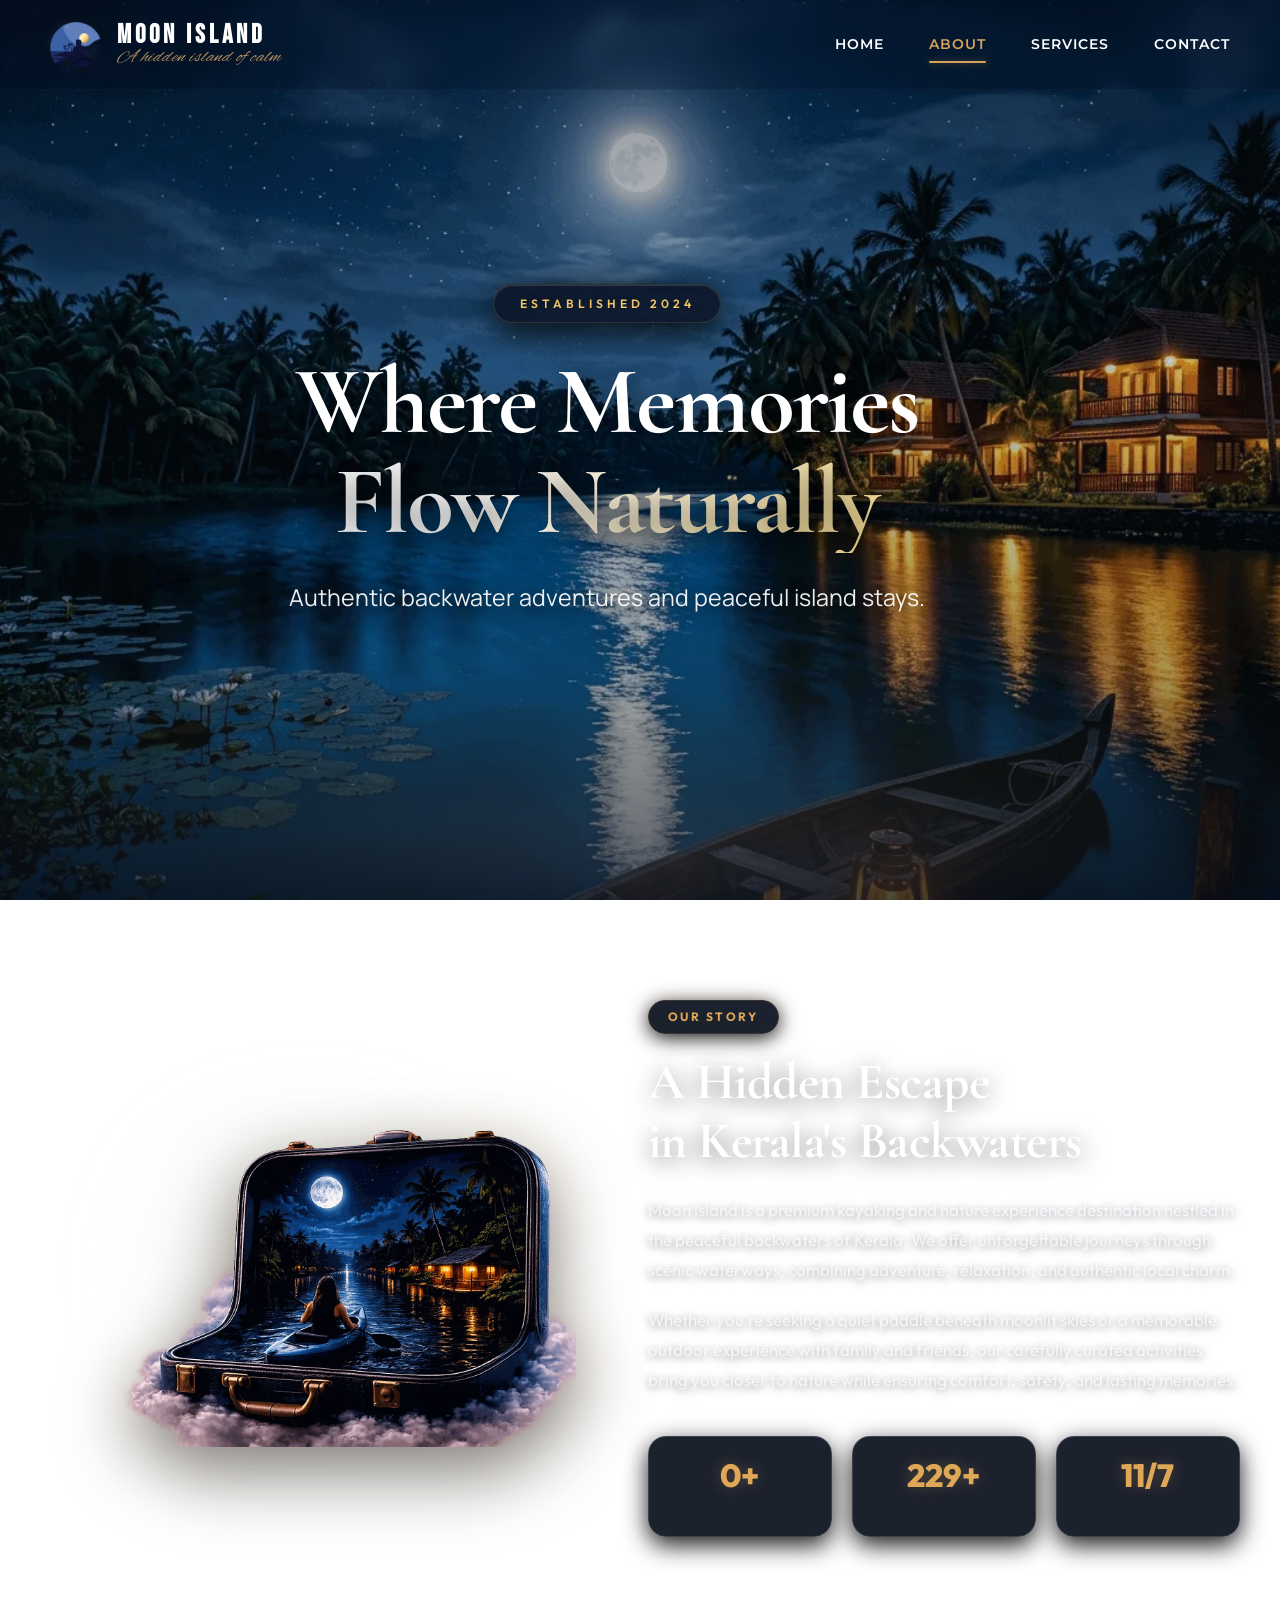
==== commit c2526d32: "latest change" ====
--- a/about.html
+++ b/about.html
@@ -11,12 +11,12 @@
     <!-- Critical Preloads & Luxury Typography -->
     <link rel="preconnect" href="https://fonts.googleapis.com">
     <link rel="preconnect" href="https://fonts.gstatic.com" crossorigin>
-    <link rel="preload" as="image" href="assets/logo-icon.png">
+    <link rel="preload" as="image" href="assets/logo-icon.webp">
 
     <!-- Consolidated Typography -->
     <link href="https://fonts.googleapis.com/css2?family=Bebas+Neue&family=Alex+Brush&family=Allura&family=Caveat:wght@500;600;700&family=Cormorant+Garamond:ital,wght@0,400;0,600;0,700;1,400;1,600&family=Manrope:wght@400;500;600;700&family=Montserrat:wght@600&family=Outfit:wght@300;400;500;600;700&family=Playfair+Display:ital,wght@0,400;0,600;0,700;1,400&family=Poppins:wght@300;400;500;600&display=swap" rel="stylesheet">
     <link href="https://db.onlinewebfonts.com/c/cf73d2680fe0e0d00f78c7295e3617e0?family=Selima" rel="stylesheet" type="text/css"/>
-    <link rel="stylesheet" href="style.css?v=16.0">
+    <link rel="stylesheet" href="style.css?v=16.2">
 </head>
 
 <body class="about-page">
@@ -48,7 +48,7 @@
     <header class="navbar" id="main-nav">
         <div class="container nav-container">
             <a href="index.html" class="logo">
-                <img src="assets/logo-icon.png" alt="Moon Island" class="brand-logo-icon">
+                <img src="assets/logo-icon.webp" alt="Moon Island" class="brand-logo-icon">
                 <div class="logo-text-wrapper">
                     <span class="logo-title">MOON ISLAND</span>
                     <span class="logo-tagline">A hidden island of calm</span>
@@ -78,7 +78,7 @@
         <section class="about-hero-fullscreen">
             <!-- Background Image Layer with Ken Burns Zoom & Mist -->
             <div class="hero-bg-wrapper">
-                <img src="assets/moonlit_backwater_hero.png" alt="Kerala Moonlit Backwater" class="hero-bg-img">
+                <img src="assets/moonlit_backwater_hero.webp" alt="Kerala Moonlit Backwater" class="hero-bg-img">
                 <div class="hero-overlay-gradient"></div>
                 <div class="hero-mist-layer"></div>
             </div>
@@ -122,7 +122,7 @@
                 <!-- Left Side: 3D Suitcase Illustration -->
                 <div class="story-left-illustration reveal-left">
                     <div class="story-img-glow"></div>
-                    <img src="assets/suitcsae_moon.png" alt="Moon Island 3D Suitcase Illustration" class="story-3d-suitcase-img" loading="lazy" decoding="async">
+                    <img src="assets/suitcsae_moon.webp" alt="Moon Island 3D Suitcase Illustration" class="story-3d-suitcase-img" loading="lazy" decoding="async">
                 </div>
 
                 <!-- Right Side: Content & Statistics -->
@@ -380,7 +380,7 @@
                     <!-- Column 1: Brand -->
                     <div class="footer-col footer-col-brand">
                         <a href="index.html" class="logo footer-logo">
-                            <img src="assets/logo-icon.png" alt="Moon Island Logo" class="brand-logo-icon">
+                            <img src="assets/logo-icon.webp" alt="Moon Island Logo" class="brand-logo-icon">
                             <div class="logo-text-wrapper">
                                 <span class="logo-title">MOON ISLAND</span>
                                 <span class="logo-tagline">A Hidden Island of Calm</span>
@@ -500,7 +500,7 @@
                 <!-- 1. Logo Section -->
                 <div class="mobile-logo-section">
                     <a href="index.html" class="mobile-footer-logo">
-                        <img src="assets/logo-icon.png" alt="Moon Island Logo" class="mobile-brand-logo-icon">
+                        <img src="assets/logo-icon.webp" alt="Moon Island Logo" class="mobile-brand-logo-icon">
                         <div class="mobile-logo-text-wrapper">
                             <span class="logo-title">MOON ISLAND</span>
                             <span class="logo-tagline">A hidden island of calm</span>
--- a/style.css
+++ b/style.css
@@ -21,7 +21,7 @@
 .desktop-moon-bg{display:none;}
 @media (min-width:1025px){.desktop-moon-bg{display:block;position:absolute;top:-4vh;left:-4vw;width:108vw;height:108dvh;z-index:1;will-change:transform;transform-style:preserve-3d;}
 }
-.desktop-moon-inner{position:absolute;top:0;left:0;width:100%;height:100%;background-image:url('assets/moon_bg.png');background-size:cover;background-position:right center;background-repeat:no-repeat;z-index:1;}
+.desktop-moon-inner{position:absolute;top:0;left:0;width:100%;height:100%;background-image:url('assets/moon_bg.webp');background-size:cover;background-position:right center;background-repeat:no-repeat;z-index:1;}
 .moon-aura-pulse{position:absolute;top:0;right:0;width:100%;height:100%;background:radial-gradient(circle at 92% 50%, rgba(165, 210, 255, 0.45) 0%, rgba(165, 210, 255, 0.12) 35%, transparent 65%);z-index:0;pointer-events:none;mix-blend-mode:screen;animation:breathingGlow 3s infinite ease-in-out alternate;}
 .moon-edge-scatter{position:absolute;top:0;right:0;width:100%;height:100%;background:radial-gradient(circle at 92% 50%, rgba(165, 210, 255, 0.4) 0%, rgba(165, 210, 255, 0) 42%);z-index:2;pointer-events:none;mix-blend-mode:screen;animation:edgeLightScatter 6s infinite ease-in-out alternate;}
 .moon-light-rays{position:absolute;top:0;right:0;width:100%;height:100%;background:repeating-conic-gradient(from 0deg at 92% 50%, transparent 0%, rgba(165, 210, 255, 0.04) 2%, transparent 4%, transparent 10%);mix-blend-mode:screen;z-index:1;pointer-events:none;animation:rotateRays 120s infinite linear;}
@@ -36,7 +36,7 @@
 }
 .mobile-moon-bg{display:none;}
 @media (max-width:1024px){.mobile-moon-bg{display:block;position:absolute;top:-4vh;left:-4vw;width:108vw;height:108dvh;z-index:1;overflow:hidden;}
-.mobile-moon-inner{width:100%;height:100%;background-image:url('assets/moon_bg.png');background-size:cover;background-position:82% center;background-repeat:no-repeat;animation:mobileMoonFloatSimple 8s infinite ease-in-out alternate;z-index:1;}
+.mobile-moon-inner{width:100%;height:100%;background-image:url('assets/moon_bg.webp');background-size:cover;background-position:82% center;background-repeat:no-repeat;animation:mobileMoonFloatSimple 8s infinite ease-in-out alternate;z-index:1;}
 .mobile-moon-aura{position:absolute;top:0;left:0;width:100%;height:100%;background:radial-gradient(circle at 82% 50%, rgba(165, 210, 255, 0.2) 0%, rgba(165, 210, 255, 0.05) 30%, transparent 60%);z-index:0;pointer-events:none;mix-blend-mode:screen;animation:breathingGlow 3s infinite ease-in-out alternate;}
 }
 @keyframes mobileMoonFloatSimple{0%{transform:translateY(0);}
@@ -170,7 +170,7 @@
 .btn-luxury{padding:1.25rem 2.8rem;position:relative;overflow:hidden;}
 .hero-premium{position:relative;min-height:100dvh;display:flex;align-items:center;justify-content:center;overflow:hidden;z-index:3;padding:120px 0 90px;}
 .hero-video-bg{position:absolute;top:0;left:0;width:100%;height:100%;z-index:1;overflow:hidden;background:transparent;}
-.hero-video-overlay{position:absolute;inset:0;z-index:5;pointer-events:none;background:linear-gradient(to right, rgba(0,0,0,0.35) 0%, rgba(0,0,0,0) 30%, rgba(0,0,0,0) 70%, rgba(0,0,0,0.25) 100%);}
+.hero-video-overlay{position:absolute;inset:0;z-index:5;pointer-events:none;background:linear-gradient(to bottom, rgba(2, 8, 23, 0.4) 0%, rgba(2, 8, 23, 0.2) 50%, rgba(2, 8, 23, 0.45) 100%), linear-gradient(to right, rgba(2, 8, 23, 0.45) 0%, rgba(2, 8, 23, 0.1) 40%, rgba(2, 8, 23, 0.1) 60%, rgba(2, 8, 23, 0.35) 100%);}
 .video-bg{width:100%;height:100%;object-fit:cover;object-position:center;pointer-events:none;backface-visibility:hidden;-webkit-backface-visibility:hidden;will-change:transform;transform:translateZ(0);filter:none !important;opacity:1 !important;}
 .hero-split-container{display:flex;flex-direction:column;justify-content:space-between;min-height:calc(100dvh - 210px);position:relative;z-index:10;width:100%;}
 .hero-left{z-index:12;}
@@ -581,7 +581,7 @@
 .fs-11{width:1px;height:1px;top:80%;left:85%;animation:footerStarTwinkle 3s infinite ease-in-out;animation-delay:1.2s;}
 .fs-12{width:2px;height:2px;top:50%;left:95%;animation:footerStarTwinkle 4.8s infinite ease-in-out;animation-delay:2s;}
 .footer-moon-glow{position:absolute;right:-250px;bottom:-150px;width:700px;height:700px;background:radial-gradient(circle, rgba(165, 210, 255, 0.28) 0%, rgba(165, 210, 255, 0.05) 50%, transparent 72%);z-index:2;pointer-events:none;filter:blur(25px);}
-.footer-moon{position:absolute;right:-220px;bottom:-120px;width:580px;height:580px;background-image:url('assets/moon_bg.png');background-size:contain;background-repeat:no-repeat;z-index:3;pointer-events:none;opacity:0.85;filter:drop-shadow(0 0 50px rgba(165, 210, 255, 0.35));animation:footerMoonGlow 8s ease-in-out infinite alternate;}
+.footer-moon{position:absolute;right:-220px;bottom:-120px;width:580px;height:580px;background-image:url('assets/moon_bg.webp');background-size:contain;background-repeat:no-repeat;z-index:3;pointer-events:none;opacity:0.85;filter:drop-shadow(0 0 50px rgba(165, 210, 255, 0.35));animation:footerMoonGlow 8s ease-in-out infinite alternate;}
 @keyframes footerMoonGlow{0%{transform:scale(1) rotate(0deg);filter:drop-shadow(0 0 40px rgba(165, 210, 255, 0.3));}
 100%{transform:scale(1.02) rotate(2deg);filter:drop-shadow(0 0 60px rgba(165, 210, 255, 0.45));}
 }
@@ -665,7 +665,7 @@
 .footer-grid{grid-template-columns:1fr;gap:3rem;}
 .footer-brand-desc{max-width:100%;}
 }
-.page-header{padding:10rem 0 5rem;background:linear-gradient(to bottom, rgba(2, 6, 23, 0.8), var(--bg-navy)), url('assets/experience.png');background-size:cover;background-position:center;text-align:center;position:relative;overflow:hidden;}
+.page-header{padding:10rem 0 5rem;background:linear-gradient(to bottom, rgba(2, 6, 23, 0.8), var(--bg-navy)), url('assets/experience.webp');background-size:cover;background-position:center;text-align:center;position:relative;overflow:hidden;}
 .hero-title{font-size:clamp(2.8rem, 6vw, 4.2rem);line-height:1.15;color:var(--text-white);margin-top:0.5rem;}
 .scroll-indicator, .scroll-indicator-premium{position:absolute;bottom:3rem;left:50%;transform:translateX(-50%);z-index:10;opacity:0.7;}
 .mouse, .mouse-premium{width:24px;height:40px;border:2px solid var(--glass-border);border-radius:20px;display:flex;justify-content:center;padding-top:8px;}
@@ -1395,7 +1395,8 @@
 .premium-contact-cta.active .contact-cta-desc{opacity:1;transform:translateY(0);}
 .premium-contact-cta.active .contact-cta-divider{opacity:1;}
 .premium-contact-cta.active .contact-cta-btns{opacity:1;transform:translateY(0);}
-.welcome-about-section{position:relative;min-height:850px;display:flex;align-items:center;overflow:hidden;background:radial-gradient(circle at 75% 30%, rgba(7, 27, 57, 0.3) 0%, #020617 80%);padding:7rem 0;z-index:2;}
+.welcome-about-section{position:relative;min-height:850px;display:flex;align-items:center;overflow:hidden;background:radial-gradient(circle at 75% 35%, rgba(165, 210, 255, 0.08) 0%, rgba(7, 27, 57, 0.25) 30%, #061326 65%, #020617 100%);padding:7rem 0;z-index:2;}
+.welcome-about-section::before{content:'';position:absolute;inset:0;background-image:radial-gradient(1px 1px at 40px 60px, rgba(255, 255, 255, 0.45), transparent), radial-gradient(1.5px 1.5px at 120px 200px, rgba(255, 255, 255, 0.35), transparent), radial-gradient(1px 1px at 280px 140px, rgba(255, 255, 255, 0.25), transparent), radial-gradient(2px 2px at 420px 320px, rgba(255, 255, 255, 0.4), transparent), radial-gradient(1.5px 1.5px at 600px 240px, rgba(255, 255, 255, 0.3), transparent), radial-gradient(1px 1px at 800px 100px, rgba(255, 255, 255, 0.45), transparent), radial-gradient(2px 2px at 950px 450px, rgba(255, 255, 255, 0.35), transparent);background-size:1100px 550px;opacity:0.25;pointer-events:none;z-index:0;}
 .welcome-moonlight-glow{position:absolute;top:0;right:0;width:60%;height:100%;background:radial-gradient(circle at 80% 40%, rgba(165, 210, 255, 0.15) 0%, rgba(7, 27, 57, 0) 65%);pointer-events:none;z-index:1;}
 .welcome-fog-layer{position:absolute;bottom:0;left:0;width:100%;height:35%;background:linear-gradient(to top, rgba(2, 6, 23, 0.45) 0%, transparent 100%);pointer-events:none;z-index:1;}
 .welcome-particles{position:absolute;top:0;left:0;width:100%;height:100%;overflow:hidden;pointer-events:none;z-index:1;}
@@ -1408,11 +1409,11 @@
 50%{transform:translate(25px, -25px);opacity:0.5;}
 100%{transform:translate(0, 0);opacity:0.15;}
 }
-.welcome-section-moon{position:absolute;top:-20px;right:-250px;width:750px;height:750px;background-image:url('assets/moon_bg.png');background-size:contain;background-repeat:no-repeat;opacity:0.16;z-index:1;pointer-events:none;filter:drop-shadow(0 0 80px rgba(165, 210, 255, 0.45));animation:welcomeMoonFloat 16s infinite ease-in-out alternate;}
+.welcome-section-moon{position:absolute;top:-20px;right:-250px;width:750px;height:750px;background-image:url('assets/moon_bg.webp');background-size:contain;background-repeat:no-repeat;opacity:0.16;z-index:1;pointer-events:none;filter:drop-shadow(0 0 80px rgba(165, 210, 255, 0.45));animation:welcomeMoonFloat 16s infinite ease-in-out alternate;}
 @keyframes welcomeMoonFloat{0%{transform:translateY(0) rotate(0deg);}
 100%{transform:translateY(25px) rotate(1.5deg);}
 }
-.kayak-paddler-bg{position:absolute;bottom:0;right:0;width:60vw;height:60%;max-height:500px;max-width:700px;background-image:url('assets/bg-kayak.png');background-position:right bottom;background-repeat:no-repeat;background-size:200% 200%;pointer-events:none;z-index:1;opacity:0.75;mix-blend-mode:lighten;-webkit-mask-image:linear-gradient(to top, rgba(0,0,0,1) 30%, rgba(0,0,0,0) 100%), linear-gradient(to left, rgba(0,0,0,1) 30%, rgba(0,0,0,0) 100%);-webkit-mask-composite:source-in;mask-image:linear-gradient(to top, rgba(0,0,0,1) 30%, rgba(0,0,0,0) 100%), linear-gradient(to left, rgba(0,0,0,1) 30%, rgba(0,0,0,0) 100%);mask-composite:intersect;}
+.kayak-paddler-bg{position:absolute;bottom:0;right:0;width:60vw;height:60%;max-height:500px;max-width:700px;background-image:url('assets/bg-kayak.webp');background-position:right bottom;background-repeat:no-repeat;background-size:200% 200%;pointer-events:none;z-index:1;opacity:0.75;mix-blend-mode:lighten;-webkit-mask-image:linear-gradient(to top, rgba(0,0,0,1) 30%, rgba(0,0,0,0) 100%), linear-gradient(to left, rgba(0,0,0,1) 30%, rgba(0,0,0,0) 100%);-webkit-mask-composite:source-in;mask-image:linear-gradient(to top, rgba(0,0,0,1) 30%, rgba(0,0,0,0) 100%), linear-gradient(to left, rgba(0,0,0,1) 30%, rgba(0,0,0,0) 100%);mask-composite:intersect;}
 .welcome-grid-container{display:flex;align-items:center;justify-content:space-between;gap:5.5rem;position:relative;z-index:3;}
 .welcome-left-col{flex:0 0 45%;max-width:45%;display:flex;justify-content:center;align-items:center;}
 .welcome-right-col{flex:0 0 55%;max-width:55%;position:relative;}
@@ -1490,7 +1491,7 @@
 .editorial-culture-section{position:relative;min-height:900px;display:flex;align-items:center;overflow:hidden;background:radial-gradient(circle at 80% 30%, #0B2D58 0%, #071B39 45%, #041225 100%);padding:7rem 0;z-index:2;}
 .editorial-bg-stars{position:absolute;inset:0;background-image:radial-gradient(1px 1px at 20px 30px, #ffffff, rgba(0,0,0,0)), radial-gradient(1.5px 1.5px at 150px 80px, #ffffff, rgba(0,0,0,0)), radial-gradient(1px 1px at 300px 200px, rgba(255,255,255,0.7), rgba(0,0,0,0)), radial-gradient(2px 2px at 450px 350px, #ffffff, rgba(0,0,0,0)), radial-gradient(1px 1px at 600px 120px, rgba(255,255,255,0.5), rgba(0,0,0,0)), radial-gradient(1.5px 1.5px at 750px 420px, #ffffff, rgba(0,0,0,0)), radial-gradient(2px 2px at 900px 250px, rgba(255,255,255,0.8), rgba(0,0,0,0)), radial-gradient(1px 1px at 1100px 180px, #ffffff, rgba(0,0,0,0));background-size:1200px 600px;background-repeat:repeat;opacity:0.25;animation:starsTwinkleGentle 4s ease-in-out infinite alternate;pointer-events:none;z-index:0;}
 .editorial-bg-nebula{position:absolute;top:15%;right:-10%;width:60vw;height:70vh;background:radial-gradient(circle at 80% 40%, rgba(11, 45, 88, 0.45) 0%, rgba(7, 27, 57, 0.15) 50%, transparent 80%);filter:blur(50px);pointer-events:none;z-index:0;}
-.editorial-bg-moon{position:absolute;top:12%;right:5%;width:520px;height:520px;background-image:url('assets/moon_bg.png');background-size:cover;background-position:center;opacity:0.22;filter:blur(1.5px) drop-shadow(0 0 40px rgba(165, 210, 255, 0.25));pointer-events:none;z-index:1;animation:editorialMoonFloat 22s ease-in-out infinite alternate;}
+.editorial-bg-moon{position:absolute;top:12%;right:5%;width:520px;height:520px;background-image:url('assets/moon_bg.webp');background-size:cover;background-position:center;opacity:0.22;filter:blur(1.5px) drop-shadow(0 0 40px rgba(165, 210, 255, 0.25));pointer-events:none;z-index:1;animation:editorialMoonFloat 22s ease-in-out infinite alternate;}
 .editorial-bg-reflection{position:absolute;bottom:0;right:-15%;width:600px;height:180px;background:radial-gradient(ellipse at center, rgba(165, 210, 255, 0.08) 0%, transparent 70%);filter:blur(10px);pointer-events:none;z-index:1;}
 .editorial-bg-mist{position:absolute;bottom:0;left:0;width:100%;height:120px;background:linear-gradient(to top, #041225 0%, transparent 100%);pointer-events:none;z-index:1;}
 @keyframes starsTwinkleGentle{0%{opacity:0.18;}
@@ -1518,11 +1519,12 @@
 .exp-card:hover .exp-card-icon{transform:scale(1.15) rotate(5deg);}
 .exp-card-label{font-family:'Poppins', 'Outfit', sans-serif;font-size:0.8rem;font-weight:600;letter-spacing:1.2px;color:#ffffff;text-transform:uppercase;}
 .editorial-image-frame-wrapper{position:relative;width:100%;padding:1.5rem;margin-bottom:1.5rem;}
-.editorial-image-frame{position:relative;width:100%;aspect-ratio:0.92;border-radius:32px;border:2px solid rgba(216, 165, 82, 0.65);box-shadow:0 25px 55px rgba(0, 0, 0, 0.55), 0 0 35px rgba(216, 165, 82, 0.15);overflow:visible;transform:rotate(2.5deg);transition:transform 0.6s cubic-bezier(0.16, 1, 0.3, 1);background:transparent;}
+.editorial-image-frame{position:relative;width:100%;aspect-ratio:0.92;border-radius:32px;border:1.5px solid rgba(216, 165, 82, 0.95);box-shadow:0 30px 70px rgba(0, 0, 0, 0.65), 0 10px 30px rgba(0, 0, 0, 0.3), 0 0 35px rgba(216, 165, 82, 0.12);overflow:visible;transform:rotate(2.5deg);transition:transform 0.6s cubic-bezier(0.16, 1, 0.3, 1);background:transparent;}
 .editorial-image-frame-wrapper:hover .editorial-image-frame{transform:rotate(2.5deg) scale(1.015);}
-.editorial-featured-image{width:100%;height:100%;object-fit:cover;object-position:center;border-radius:30px;transition:transform 1.2s cubic-bezier(0.16, 1, 0.3, 1);}
+.editorial-image-inner{position:relative;width:100%;height:100%;border-radius:30.5px;overflow:hidden;will-change:transform;transform:translateZ(0);}
+.editorial-featured-image{width:100%;height:100%;object-fit:cover;object-position:center;border-radius:0;transition:transform 1.2s cubic-bezier(0.16, 1, 0.3, 1);}
 .editorial-image-frame-wrapper:hover .editorial-featured-image{transform:scale(1.05);}
-.editorial-image-overlay{position:absolute;inset:0;border-radius:30px;background:linear-gradient(to top, rgba(4, 18, 37, 0.4) 0%, transparent 50%);pointer-events:none;z-index:2;}
+.editorial-image-overlay{position:absolute;inset:0;border-radius:0;background:linear-gradient(to top, rgba(4, 18, 37, 0.45) 0%, transparent 60%);pointer-events:none;z-index:2;}
 .paper-sticky-note{position:absolute;right:-25px;bottom:-25px;z-index:5;background-color:#f5eed3;background-image:radial-gradient(rgba(0,0,0,0.02) 1px, transparent 1.5px), linear-gradient(rgba(0,0,0,0.015) 1px, transparent 1px);background-size:12px 12px, 100% 24px;padding:1.5rem 1.6rem;border-radius:4px;box-shadow:3px 12px 28px rgba(0, 0, 0, 0.3), inset 0 0 10px rgba(0, 0, 0, 0.05);max-width:250px;transform:rotate(-4.5deg);transition:transform 0.4s ease;border-left:2px solid rgba(0,0,0,0.04);animation:stickyNoteFloat 4s ease-in-out infinite alternate;}
 .editorial-image-frame-wrapper:hover .paper-sticky-note{transform:rotate(-3deg) translateY(-2px);}
 .sticky-note-text{font-family:'Caveat', cursive;font-size:1.45rem;font-weight:600;line-height:1.25;color:#3b331f;margin-bottom:0.6rem;}
@@ -1608,7 +1610,7 @@
 @media (max-width:768px){.hero-premium{position:relative !important;width:100vw !important;height:auto !important;min-height:100svh !important;min-height:-webkit-fill-available !important;padding:100px 0 40px !important;margin:0 !important;border-radius:0 !important;display:flex !important;align-items:center !important;justify-content:center !important;overflow:hidden !important;box-sizing:border-box !important;}
 .hero-video-bg{position:absolute !important;top:0 !important;left:0 !important;width:100% !important;height:100% !important;border-radius:0 !important;margin:0 !important;padding:0 !important;z-index:1 !important;overflow:hidden !important;}
 .video-bg{width:100% !important;height:100% !important;object-fit:cover !important;object-position:center !important;border-radius:0 !important;}
-.hero-video-overlay{position:absolute;inset:0;z-index:5;pointer-events:none;background:linear-gradient(to right, rgba(0,0,0,0.35) 0%, rgba(0,0,0,0) 30%, rgba(0,0,0,0) 70%, rgba(0,0,0,0.25) 100%);}
+.hero-video-overlay{position:absolute;inset:0;z-index:5;pointer-events:none;background:linear-gradient(to bottom, rgba(2, 8, 23, 0.4) 0%, rgba(2, 8, 23, 0.2) 50%, rgba(2, 8, 23, 0.45) 100%), linear-gradient(to right, rgba(2, 8, 23, 0.45) 0%, rgba(2, 8, 23, 0.1) 40%, rgba(2, 8, 23, 0.1) 60%, rgba(2, 8, 23, 0.35) 100%) !important;}
 .hero-split-container{display:flex !important;flex-direction:column !important;align-items:center !important;justify-content:space-between !important;text-align:center !important;min-height:calc(100svh - 140px) !important;min-height:calc(-webkit-fill-available - 140px) !important;width:100% !important;max-width:100% !important;padding:0 1.5rem !important;margin:0 !important;border-radius:0 !important;gap:1.5rem !important;box-sizing:border-box !important;z-index:10 !important;}
 .hero-left{width:100% !important;display:flex !important;flex-direction:column !important;align-items:center !important;}
 .hero-content-premium{width:100% !important;max-width:100% !important;display:flex !important;flex-direction:column !important;align-items:center !important;text-align:center !important;}
@@ -2087,3 +2089,70 @@
         padding: 1rem !important;
     }
 }
+
+/* Prefers Reduced Motion Fallback for Hero Video Background */
+@media (prefers-reduced-motion: reduce) {
+    .video-bg {
+        display: none !important;
+    }
+    .hero-video-bg {
+        background-image: url('assets/hero_night_v2.webp') !important;
+        background-size: cover !important;
+        background-position: center center !important;
+        background-repeat: no-repeat !important;
+    }
+}
+
+/* Home Page specific overlay and background cleanups */
+.home-page .welcome-section-moon,
+.home-page .moon-aura-pulse,
+.home-page .moon-light-rays,
+.home-page .moon-edge-scatter,
+.home-page .mobile-moon-aura {
+    display: none !important;
+}
+
+.home-page .welcome-about-section {
+    background: transparent !important;
+}
+
+.home-page .hero-video-overlay {
+    display: none !important;
+}
+
+/* Performance and GPU Optimization overrides */
+.desktop-moon-bg,
+.stars-layer-1-wrap,
+.stars-layer-2-wrap,
+.stars-layer-3-wrap,
+.stars-layer-4-wrap,
+.stars-layer-5-wrap,
+.stars-layer-1-inner,
+.stars-layer-2-inner,
+.stars-layer-3-inner,
+.stars-layer-4-inner,
+.stars-layer-5-inner,
+.nebula-mist,
+.clouds-container,
+.space-dust-container,
+.fog-layer,
+.flying-comet,
+.firefly,
+.welcome-particle {
+    will-change: transform;
+}
+
+.welcome-section-moon,
+.editorial-bg-moon,
+.footer-moon {
+    will-change: transform, filter;
+}
+
+/* Disable competing CSS floatMoon animation to prevent transform property conflict in JS */
+.desktop-moon-bg {
+    animation: none !important;
+}
+
+
+
+
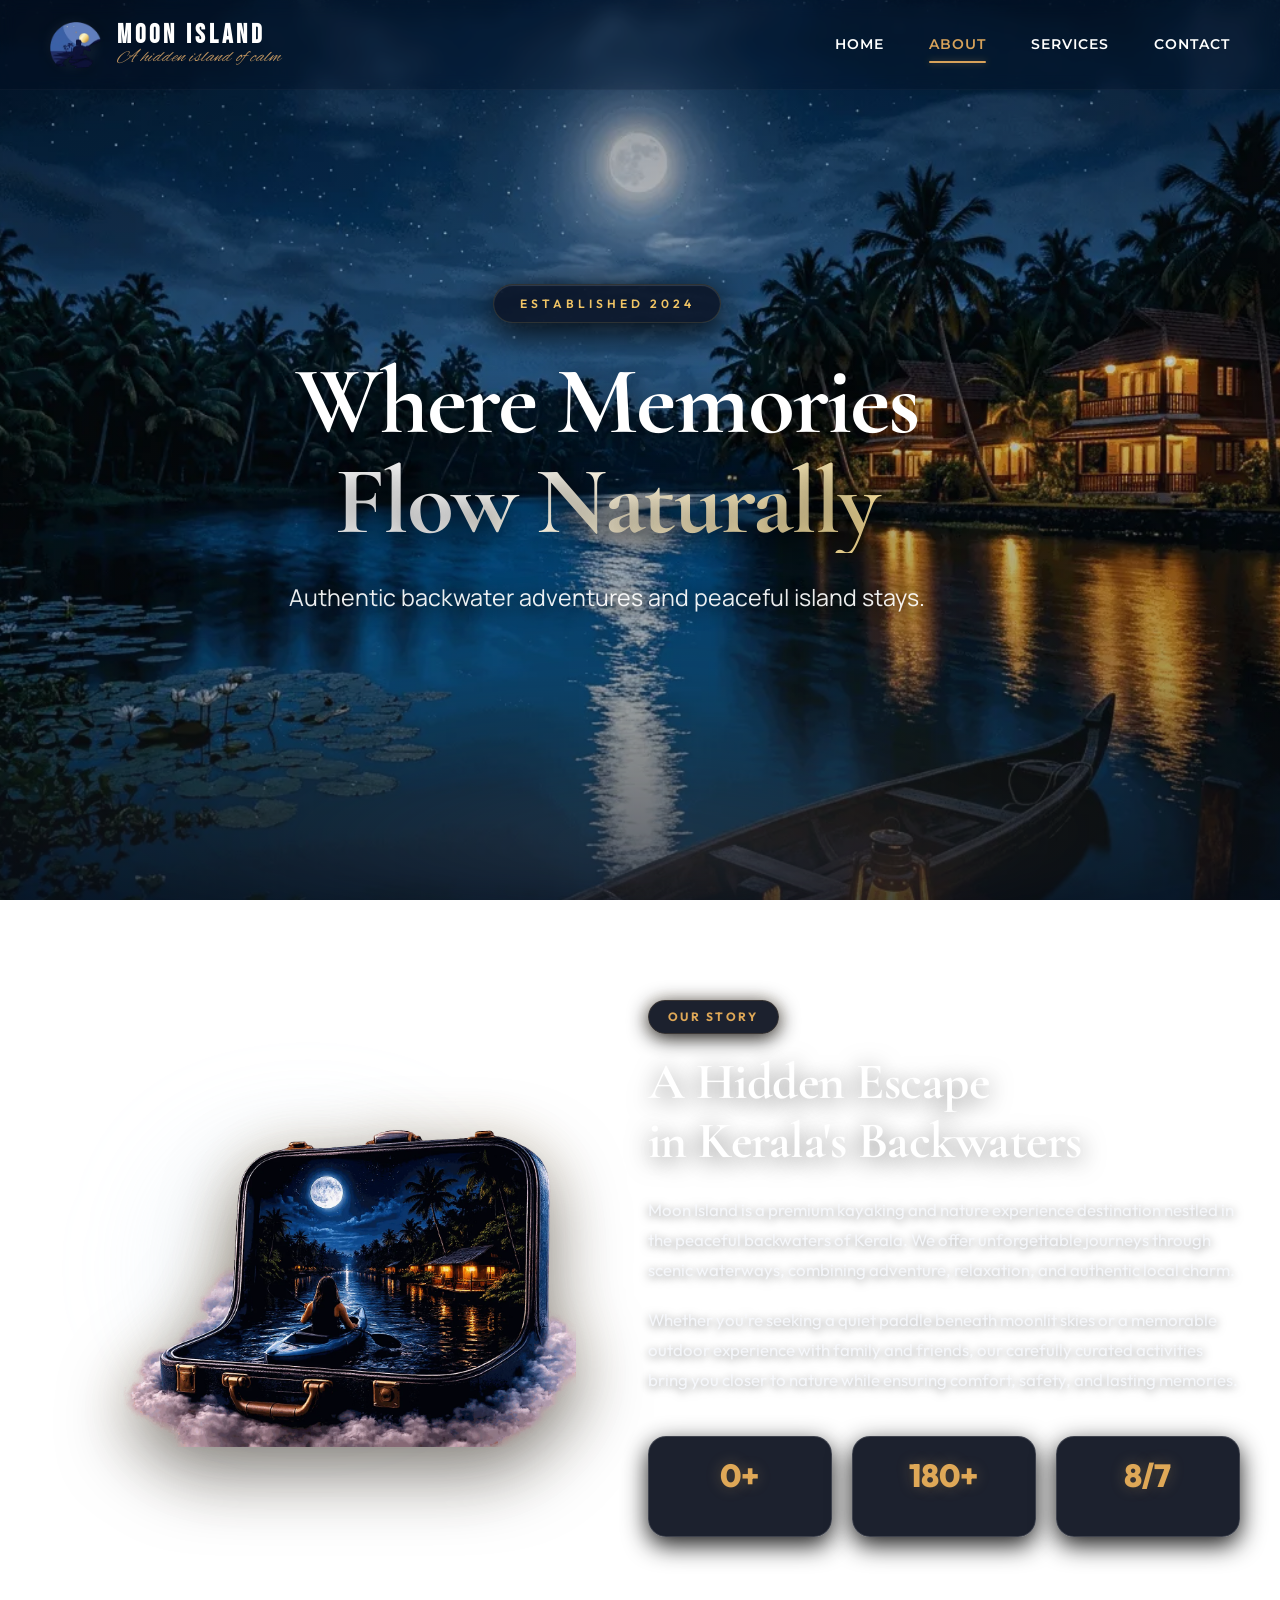
==== commit 18d8fdc6: "latest change" ====
--- a/about.html
+++ b/about.html
@@ -6,7 +6,7 @@
     <meta name="viewport" content="width=device-width, initial-scale=1, viewport-fit=cover">
     <title>About Us | Moon Island - Luxury Kerala Backwater Sanctuary</title>
     <meta name="description"
-        content="Discover the story, philosophy, and luxury backwater sanctuary of Moon Island Kerala. Experience curated kayaking, shikkara boat rides, and boutique homestay hospitality in Pottotta.">
+        content="Discover the story, philosophy, and luxury backwater sanctuary of Moon Island Kerala. Experience curated kayaking, shikkara boat rides, and boutique homestay hospitality in Poothotta.">
 
     <!-- Critical Preloads & Luxury Typography -->
     <link rel="preconnect" href="https://fonts.googleapis.com">
--- a/style.css
+++ b/style.css
@@ -169,9 +169,9 @@
 .btn-outline:hover{background:var(--glass-hover);border-color:var(--moonlight);transform:translateY(-3px) scale(1.03);box-shadow:0 10px 25px rgba(165, 210, 255, 0.15);}
 .btn-luxury{padding:1.25rem 2.8rem;position:relative;overflow:hidden;}
 .hero-premium{position:relative;min-height:100dvh;display:flex;align-items:center;justify-content:center;overflow:hidden;z-index:3;padding:120px 0 90px;}
-.hero-video-bg{position:absolute;top:0;left:0;width:100%;height:100%;z-index:1;overflow:hidden;background:transparent;}
+.hero-video-bg{position:absolute;top:0;left:0;width:100%;height:100%;z-index:1;overflow:hidden;background-image:url('assets/hero_night_v2.webp');background-size:cover;background-position:center center;background-repeat:no-repeat;}
 .hero-video-overlay{position:absolute;inset:0;z-index:5;pointer-events:none;background:linear-gradient(to bottom, rgba(2, 8, 23, 0.4) 0%, rgba(2, 8, 23, 0.2) 50%, rgba(2, 8, 23, 0.45) 100%), linear-gradient(to right, rgba(2, 8, 23, 0.45) 0%, rgba(2, 8, 23, 0.1) 40%, rgba(2, 8, 23, 0.1) 60%, rgba(2, 8, 23, 0.35) 100%);}
-.video-bg{width:100%;height:100%;object-fit:cover;object-position:center;pointer-events:none;backface-visibility:hidden;-webkit-backface-visibility:hidden;will-change:transform;transform:translateZ(0);filter:none !important;opacity:1 !important;}
+.video-bg{width:100%;height:100%;object-fit:cover;object-position:center center;pointer-events:none;backface-visibility:hidden;-webkit-backface-visibility:hidden;will-change:transform;transform:translateZ(0);filter:none !important;opacity:1 !important;}
 .hero-split-container{display:flex;flex-direction:column;justify-content:space-between;min-height:calc(100dvh - 210px);position:relative;z-index:10;width:100%;}
 .hero-left{z-index:12;}
 .hero-content-premium{max-width:680px;}
@@ -704,7 +704,7 @@
 .sticky-booking-bar{display:none !important;}
 .sticky-price{font-weight:600;font-size:1.15rem;}
 .sticky-price span{display:block;font-size:0.75rem;color:var(--text-muted);font-weight:400;}
-.video-bg{animation:none;transform:none;}
+.video-bg{animation:none;transform:translateZ(0);}
 .hero-fog-layer::after{animation:none;opacity:0.2;}
 .hero-glass-card{animation:none;}
 .mouse-glow{display:none !important;}
@@ -1608,8 +1608,8 @@
 @media (max-width:1024px) and (min-width:769px){.hero-premium{height:90vh !important;min-height:650px !important;padding:100px 0 70px !important;}
 }
 @media (max-width:768px){.hero-premium{position:relative !important;width:100vw !important;height:auto !important;min-height:100svh !important;min-height:-webkit-fill-available !important;padding:100px 0 40px !important;margin:0 !important;border-radius:0 !important;display:flex !important;align-items:center !important;justify-content:center !important;overflow:hidden !important;box-sizing:border-box !important;}
-.hero-video-bg{position:absolute !important;top:0 !important;left:0 !important;width:100% !important;height:100% !important;border-radius:0 !important;margin:0 !important;padding:0 !important;z-index:1 !important;overflow:hidden !important;}
-.video-bg{width:100% !important;height:100% !important;object-fit:cover !important;object-position:center !important;border-radius:0 !important;}
+.hero-video-bg{position:absolute !important;top:0 !important;left:0 !important;width:100% !important;height:100% !important;border-radius:0 !important;margin:0 !important;padding:0 !important;z-index:1 !important;overflow:hidden !important;background-image:url('assets/hero_night_v2.webp') !important;background-size:cover !important;background-position:center center !important;background-repeat:no-repeat !important;}
+.video-bg{width:100% !important;height:100% !important;object-fit:cover !important;object-position:center center !important;border-radius:0 !important;}
 .hero-video-overlay{position:absolute;inset:0;z-index:5;pointer-events:none;background:linear-gradient(to bottom, rgba(2, 8, 23, 0.4) 0%, rgba(2, 8, 23, 0.2) 50%, rgba(2, 8, 23, 0.45) 100%), linear-gradient(to right, rgba(2, 8, 23, 0.45) 0%, rgba(2, 8, 23, 0.1) 40%, rgba(2, 8, 23, 0.1) 60%, rgba(2, 8, 23, 0.35) 100%) !important;}
 .hero-split-container{display:flex !important;flex-direction:column !important;align-items:center !important;justify-content:space-between !important;text-align:center !important;min-height:calc(100svh - 140px) !important;min-height:calc(-webkit-fill-available - 140px) !important;width:100% !important;max-width:100% !important;padding:0 1.5rem !important;margin:0 !important;border-radius:0 !important;gap:1.5rem !important;box-sizing:border-box !important;z-index:10 !important;}
 .hero-left{width:100% !important;display:flex !important;flex-direction:column !important;align-items:center !important;}
@@ -1798,8 +1798,8 @@
 }
 
 @keyframes videoZoomOnLoad {
-    from { transform: scale(1.06); }
-    to { transform: scale(1.0); }
+    from { transform: scale(1.06) translateZ(0); }
+    to { transform: scale(1.0) translateZ(0); }
 }
 
 /* Cinematic Dark Gradient Overlay */
@@ -2117,7 +2117,8 @@
 }
 
 .home-page .hero-video-overlay {
-    display: none !important;
+    display: block !important;
+    background: rgba(2, 8, 23, 0.35) !important;
 }
 
 /* Performance and GPU Optimization overrides */
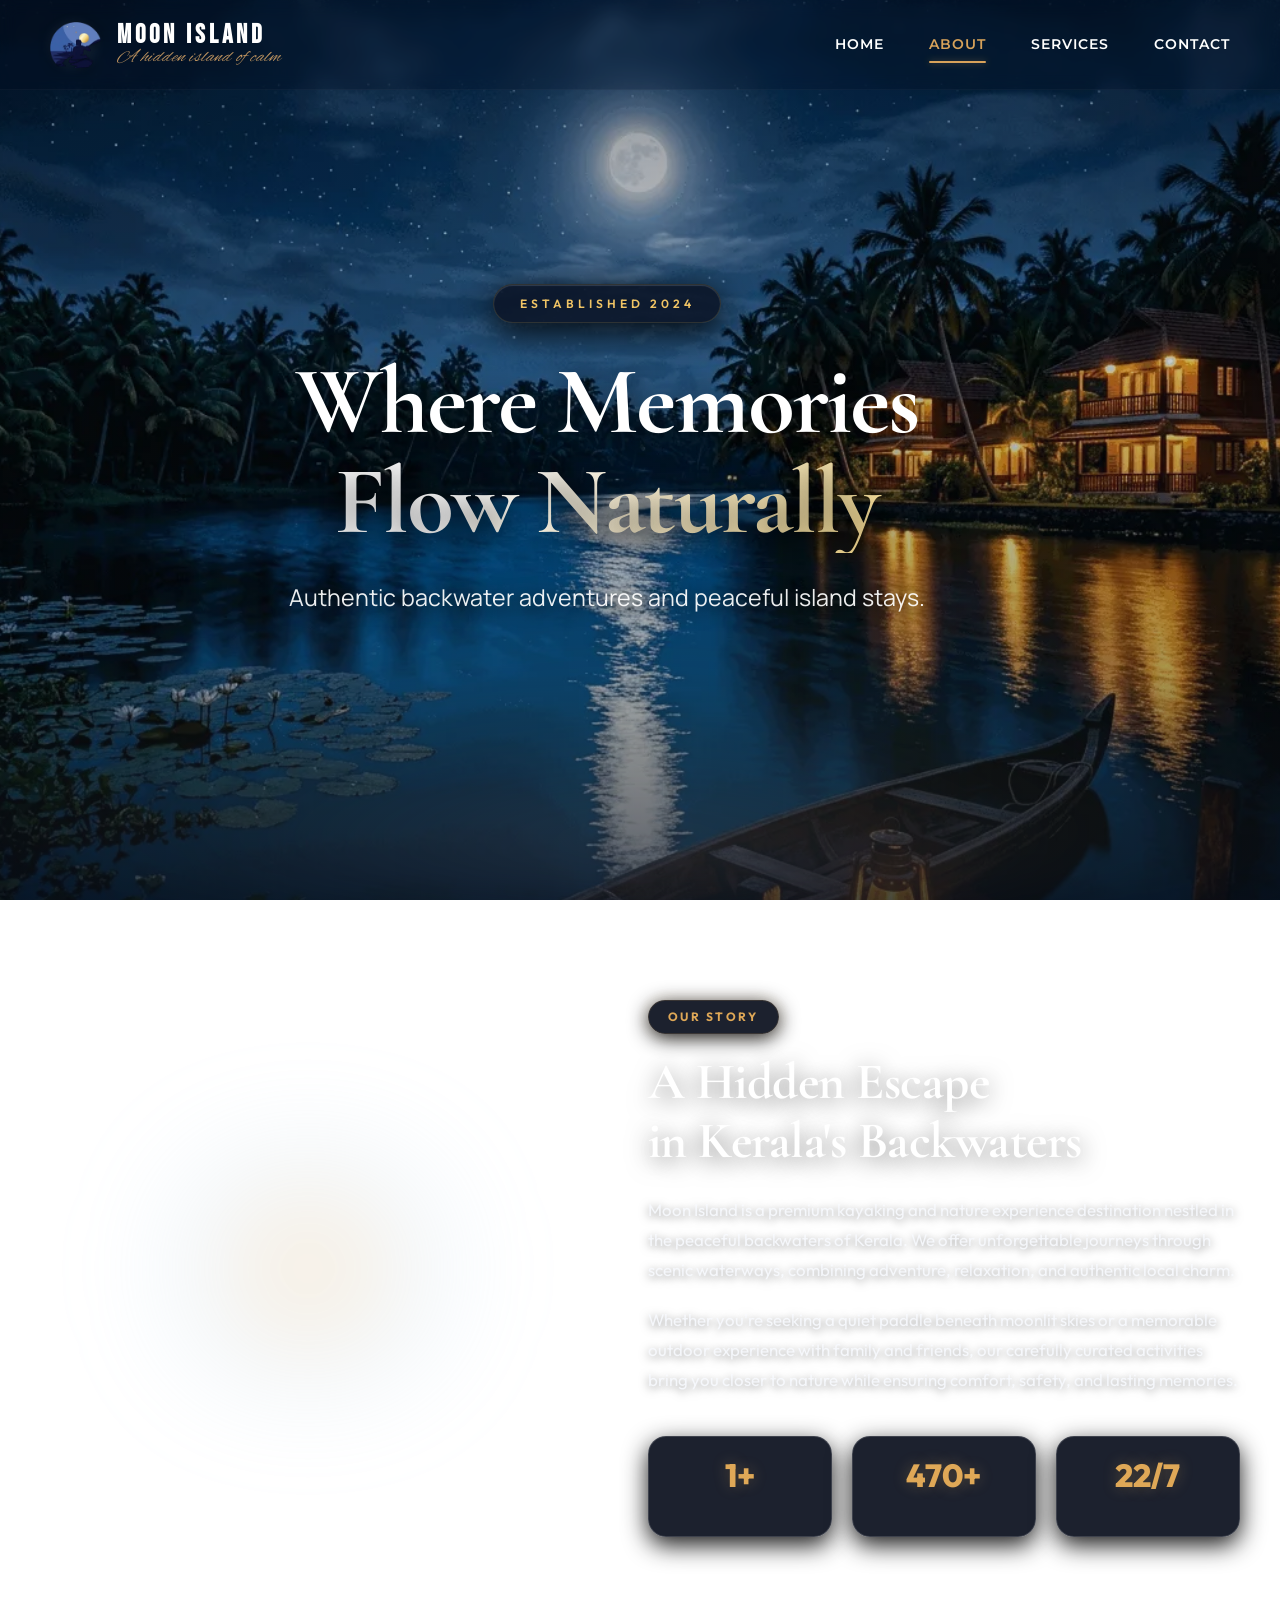
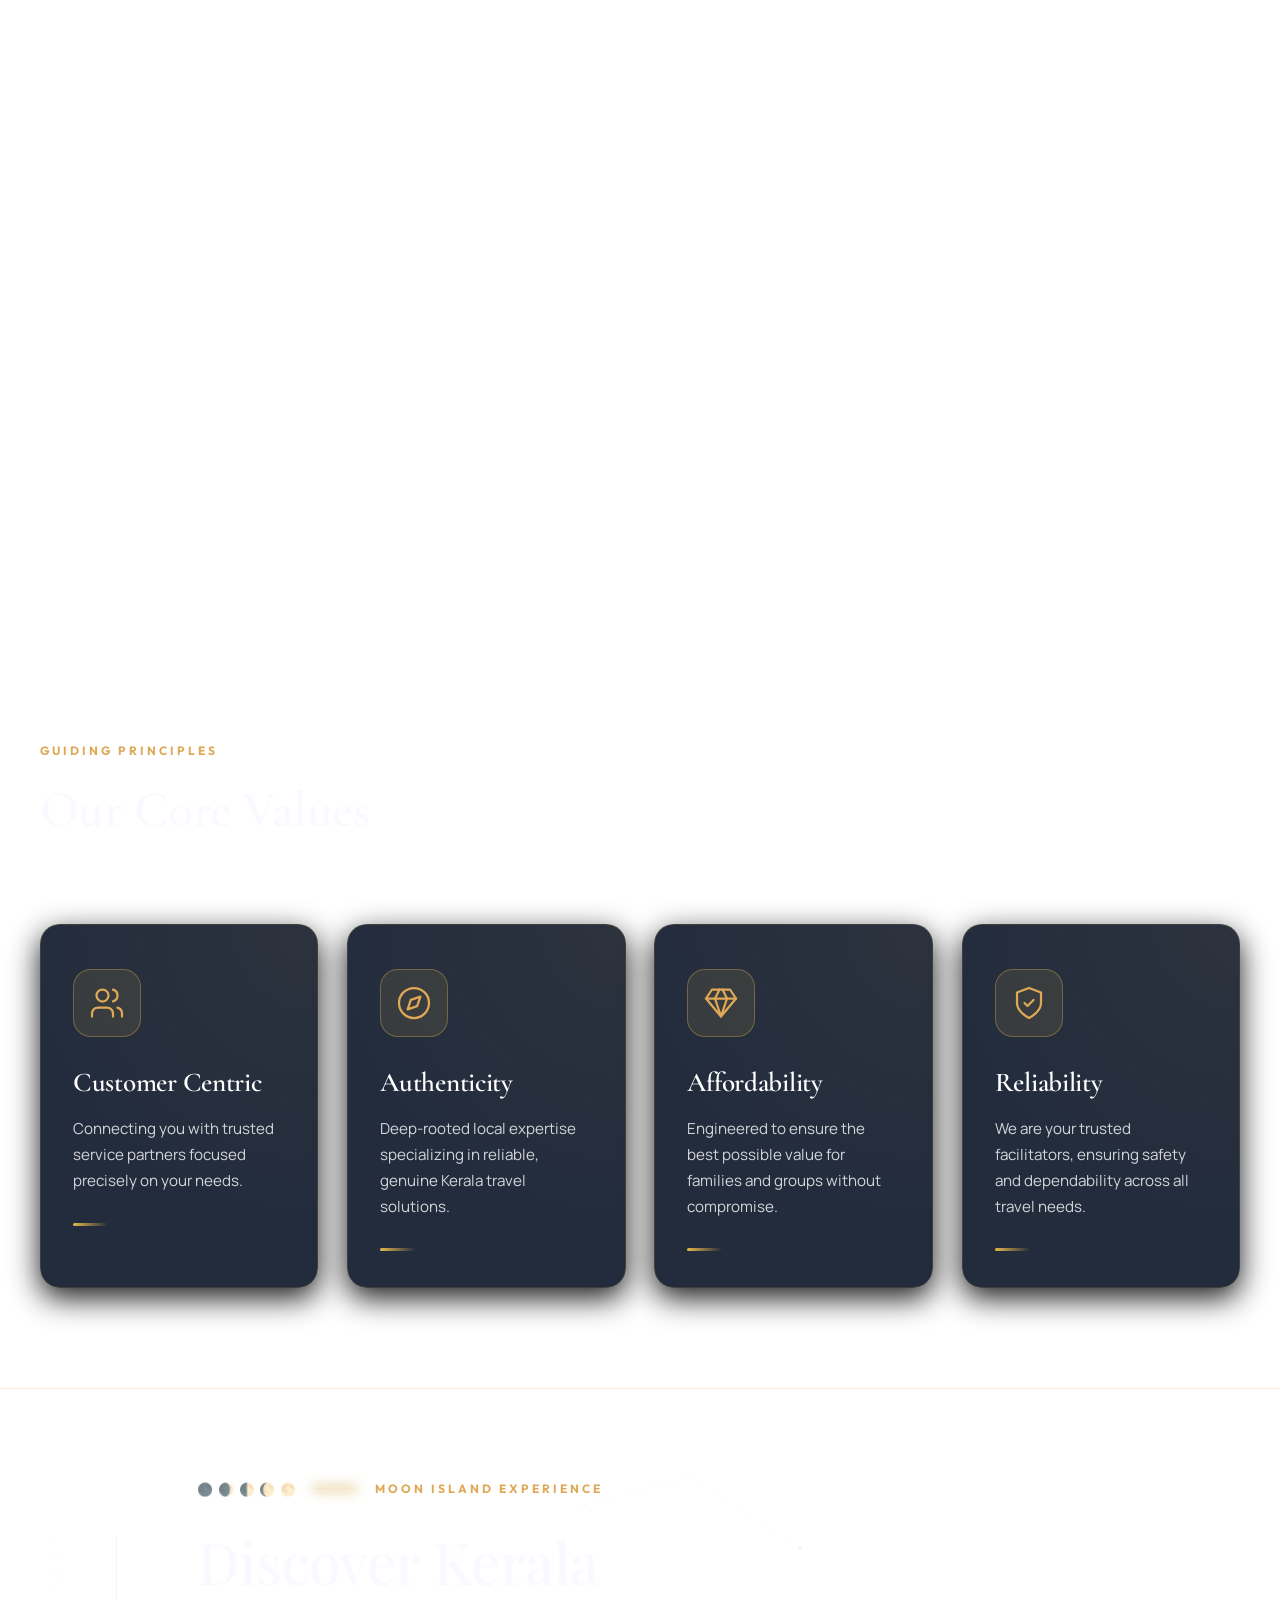
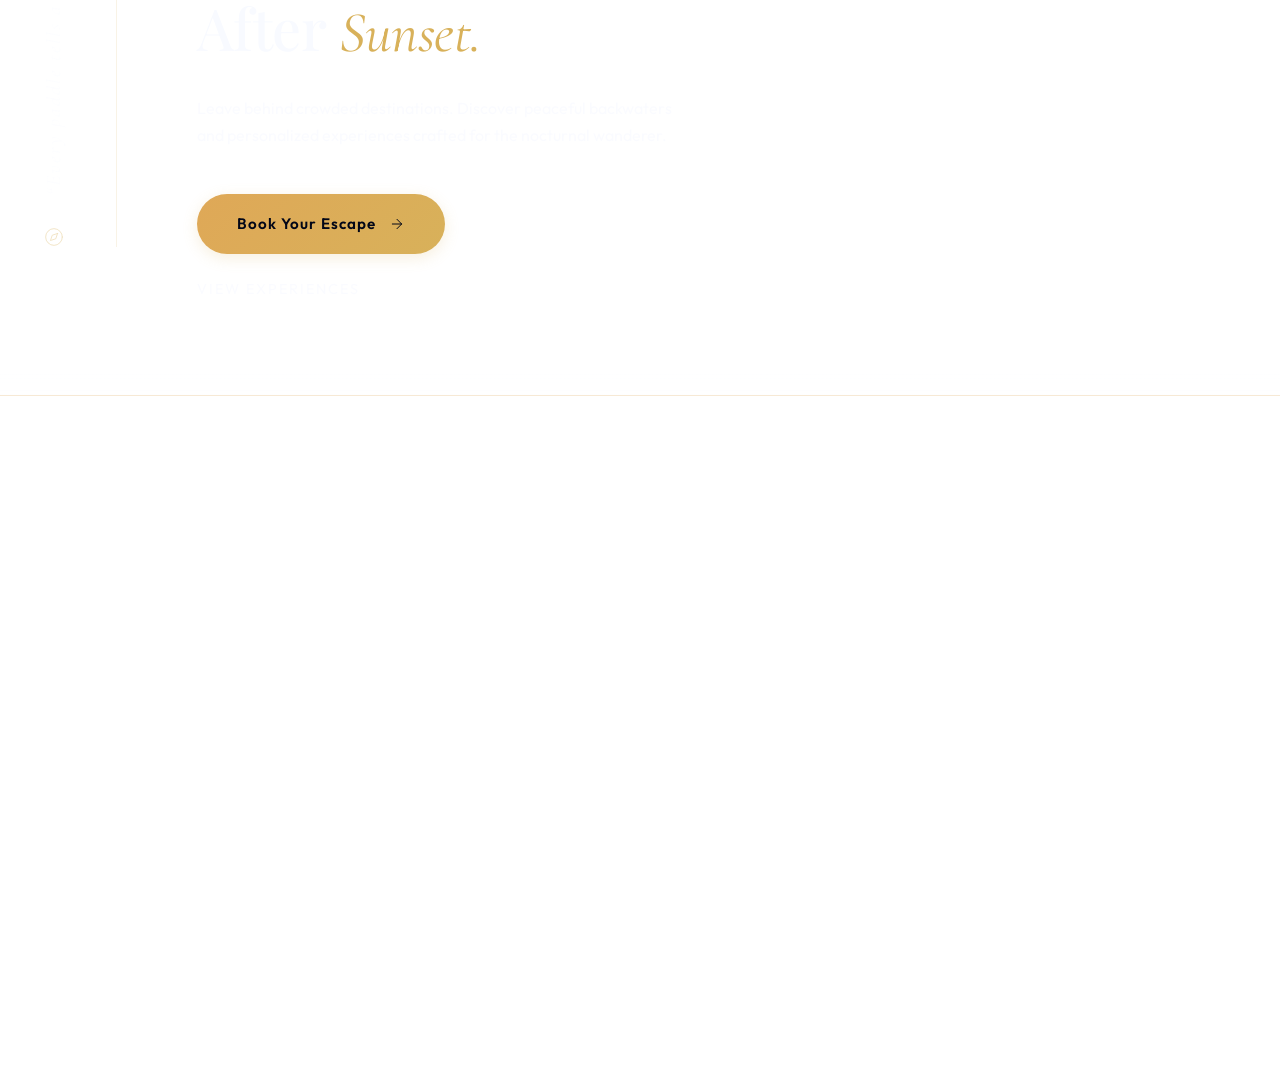
==== commit af7f3216: "latest change" ====
--- a/about.html
+++ b/about.html
@@ -16,7 +16,7 @@
     <!-- Consolidated Typography -->
     <link href="https://fonts.googleapis.com/css2?family=Bebas+Neue&family=Alex+Brush&family=Allura&family=Caveat:wght@500;600;700&family=Cormorant+Garamond:ital,wght@0,400;0,600;0,700;1,400;1,600&family=Manrope:wght@400;500;600;700&family=Montserrat:wght@600&family=Outfit:wght@300;400;500;600;700&family=Playfair+Display:ital,wght@0,400;0,600;0,700;1,400&family=Poppins:wght@300;400;500;600&display=swap" rel="stylesheet">
     <link href="https://db.onlinewebfonts.com/c/cf73d2680fe0e0d00f78c7295e3617e0?family=Selima" rel="stylesheet" type="text/css"/>
-    <link rel="stylesheet" href="style.css?v=16.2">
+    <link rel="stylesheet" href="style.css?v=18.0">
 </head>
 
 <body class="about-page">
@@ -371,6 +371,25 @@
 
     <!-- Footer -->
     <footer class="reveal premium-footer">
+        <!-- Premium Footer Atmospheric Background Layers -->
+        <div class="footer-bg-decor">
+            <div class="footer-stars-field"></div>
+            <div class="footer-ambient-glow"></div>
+            <div class="footer-boat-silhouette">
+                <svg viewBox="0 0 120 40" fill="currentColor" xmlns="http://www.w3.org/2000/svg">
+                    <path d="M5,25 C25,25 35,32 60,32 C85,32 95,25 115,25 C100,28 85,30 60,30 C35,30 20,28 5,25 Z"/>
+                    <path d="M58,25 C58,22 60,20 62,20 C64,20 64,22 64,25 Z M60,19 C61.5,19 62.5,17.5 62.5,16 C62.5,14.5 61.5,13.5 60,13.5 C58.5,13.5 57.5,14.5 57.5,16 C57.5,17.5 58.5,19 60,19 Z"/>
+                    <line x1="45" y1="18" x2="68" y2="28" stroke="currentColor" stroke-width="1.2"/>
+                </svg>
+            </div>
+            <div class="footer-mist-layer mist-1"></div>
+            <div class="footer-mist-layer mist-2"></div>
+            <div class="footer-water-ripples">
+                <div class="ripple ripple-1"></div>
+                <div class="ripple ripple-2"></div>
+                <div class="ripple ripple-3"></div>
+            </div>
+        </div>
 
         <!-- Desktop Footer Layout -->
         <div class="footer-desktop-content">
@@ -380,7 +399,7 @@
                     <!-- Column 1: Brand -->
                     <div class="footer-col footer-col-brand">
                         <a href="index.html" class="logo footer-logo">
-                            <img src="assets/logo-icon.webp" alt="Moon Island Logo" class="brand-logo-icon">
+                            <img src="assets/logo-icon.webp" alt="Moon Island Logo" class="brand-logo-icon" loading="lazy" decoding="async">
                             <div class="logo-text-wrapper">
                                 <span class="logo-title">MOON ISLAND</span>
                                 <span class="logo-tagline">A Hidden Island of Calm</span>
@@ -500,7 +519,7 @@
                 <!-- 1. Logo Section -->
                 <div class="mobile-logo-section">
                     <a href="index.html" class="mobile-footer-logo">
-                        <img src="assets/logo-icon.webp" alt="Moon Island Logo" class="mobile-brand-logo-icon">
+                        <img src="assets/logo-icon.webp" alt="Moon Island Logo" class="mobile-brand-logo-icon" loading="lazy" decoding="async">
                         <div class="mobile-logo-text-wrapper">
                             <span class="logo-title">MOON ISLAND</span>
                             <span class="logo-tagline">A hidden island of calm</span>
@@ -611,7 +630,7 @@
         </div>
     </footer>
 
-    <script src="script.js?v=10.0"></script>
+    <script src="script.js?v=12.0" defer></script>
 </body>
 
 </html>
--- a/style.css
+++ b/style.css
@@ -4,8 +4,8 @@
 @media (max-width:768px){:root{--section-padding:var(--space-56, 56px);}
 }
 *, *::before, *::after{margin:0;padding:0;box-sizing:border-box;}
-html{scroll-behavior:smooth;overflow-y:auto;overflow-x:hidden;height:auto;min-height:100%;-webkit-overflow-scrolling:touch;}
-body{background-color:transparent !important;color:var(--text-white);font-family:'Outfit', sans-serif;line-height:1.6;overflow-y:auto;overflow-x:hidden;-webkit-font-smoothing:antialiased;position:relative;width:100%;height:auto;min-height:100%;-webkit-overflow-scrolling:touch;}
+html{scroll-behavior:smooth;height:auto;min-height:100%;}
+body{background-color:transparent !important;color:var(--text-white);font-family:'Outfit', sans-serif;line-height:1.6;overflow-x:hidden;-webkit-font-smoothing:antialiased;position:relative;width:100%;height:auto;min-height:100%;}
 ::-webkit-scrollbar{width:6px;}
 ::-webkit-scrollbar-track{background:var(--bg-navy);}
 ::-webkit-scrollbar-thumb{background:var(--glass-border);border-radius:10px;}
@@ -121,9 +121,61 @@
 @keyframes floatSlowBottom{0%{transform:translate3d(0, 0, 0) scale(1);}
 100%{transform:translate3d(15px, -10px, 0) scale(1.02);}
 }
-.navbar{position:fixed;top:0;left:0;width:100%;height:90px;z-index:1000;padding:0 50px;display:flex;align-items:center;justify-content:center;background:rgba(2, 6, 23, 0.15);backdrop-filter:blur(8px);-webkit-backdrop-filter:blur(8px);border-bottom:1px solid rgba(255, 255, 255, 0.03);transition:background 300ms ease, backdrop-filter 300ms ease, height 300ms ease, box-shadow 300ms ease, border-color 300ms ease;}
-.navbar.scrolled{height:76px;background:rgba(2, 6, 23, 0.85);backdrop-filter:blur(18px);-webkit-backdrop-filter:blur(18px);border-bottom:1px solid rgba(255, 255, 255, 0.08);box-shadow:0 4px 30px rgba(0, 0, 0, 0.35);}
-.home-page .navbar:not(.scrolled){background:linear-gradient(to bottom, rgba(0, 0, 0, 0.75) 0%, rgba(0, 0, 0, 0.25) 60%, transparent 100%) !important;backdrop-filter:none !important;-webkit-backdrop-filter:none !important;border-bottom:none !important;box-shadow:none !important;}
+.navbar {
+    position: fixed;
+    top: 0;
+    left: 0;
+    width: 100%;
+    height: 90px;
+    z-index: 1000;
+    padding: 0 50px;
+    display: flex;
+    align-items: center;
+    justify-content: center;
+    background: rgba(2, 6, 23, 0.15);
+    backdrop-filter: blur(8px);
+    -webkit-backdrop-filter: blur(8px);
+    border-bottom: 1px solid rgba(255, 255, 255, 0.03);
+    transition: 
+        background 400ms cubic-bezier(0.4, 0, 0.2, 1), 
+        backdrop-filter 400ms cubic-bezier(0.4, 0, 0.2, 1), 
+        -webkit-backdrop-filter 400ms cubic-bezier(0.4, 0, 0.2, 1), 
+        height 400ms cubic-bezier(0.4, 0, 0.2, 1), 
+        box-shadow 400ms cubic-bezier(0.4, 0, 0.2, 1), 
+        border-color 400ms cubic-bezier(0.4, 0, 0.2, 1);
+}
+
+.navbar::before {
+    content: '';
+    position: absolute;
+    inset: 0;
+    background: linear-gradient(to bottom, rgba(0, 0, 0, 0.8) 0%, rgba(0, 0, 0, 0.2) 65%, transparent 100%);
+    z-index: -1;
+    pointer-events: none;
+    opacity: 0;
+    transition: opacity 400ms cubic-bezier(0.4, 0, 0.2, 1);
+}
+
+.navbar.scrolled {
+    height: 76px;
+    background: rgba(2, 6, 23, 0.85);
+    backdrop-filter: blur(18px);
+    -webkit-backdrop-filter: blur(18px);
+    border-bottom-color: rgba(255, 255, 255, 0.08);
+    box-shadow: 0 4px 30px rgba(0, 0, 0, 0.35);
+}
+
+.home-page .navbar:not(.scrolled) {
+    background: rgba(2, 6, 23, 0);
+    backdrop-filter: blur(0px);
+    -webkit-backdrop-filter: blur(0px);
+    border-bottom-color: rgba(255, 255, 255, 0);
+    box-shadow: none;
+}
+
+.home-page .navbar:not(.scrolled)::before {
+    opacity: 1;
+}
 .navbar .nav-container{display:flex;justify-content:space-between;align-items:center;width:100%;max-width:1400px;margin:0 auto;padding:0;}
 .brand-logo-icon{height:46px;width:auto;transition:height 300ms ease, filter 300ms ease;filter:drop-shadow(0 2px 6px rgba(0, 0, 0, 0.4));}
 .logo:hover .brand-logo-icon{filter:drop-shadow(0 4px 10px rgba(0, 0, 0, 0.5));}
@@ -151,6 +203,225 @@
 70%{opacity:0.85;transform:translate(-50%, -50%) scale(1.0);}
 100%{opacity:0.9;transform:translate(-50%, -50%) scale(1.0);}
 }
+/* Boat Loader Container & Styling */
+.boat-loader-container {
+    position: absolute;
+    top: calc(50% + 90px);
+    left: 50%;
+    transform: translateX(-50%);
+    display: flex;
+    flex-direction: column;
+    align-items: center;
+    gap: 15px;
+    width: 320px;
+    opacity: 0;
+    animation: boatLoaderReveal 1.2s cubic-bezier(0.16, 1, 0.3, 1) 0.4s forwards;
+}
+
+@keyframes boatLoaderReveal {
+    0% { opacity: 0; transform: translate(-50%, 15px); }
+    100% { opacity: 1; transform: translate(-50%, 0); }
+}
+
+.water-track {
+    position: relative;
+    width: 100%;
+    height: 35px;
+    border-bottom: 1.5px solid rgba(165, 210, 255, 0.15);
+    overflow: visible;
+}
+
+.waterline-svg {
+    position: absolute;
+    bottom: -1px;
+    left: 0;
+    width: 100%;
+    height: 12px;
+    pointer-events: none;
+}
+
+/* Wave Shimmer & Ripple Paths */
+.wave-path {
+    stroke-linecap: round;
+}
+
+.wave-path-1 {
+    animation: backwaterWave1 8s linear infinite;
+}
+
+.wave-path-2 {
+    animation: backwaterWave2 6s linear infinite;
+}
+
+@keyframes backwaterWave1 {
+    0% { transform: translateX(0); }
+    50% { transform: translateX(-15px); }
+    100% { transform: translateX(0); }
+}
+
+@keyframes backwaterWave2 {
+    0% { transform: translateX(0); }
+    50% { transform: translateX(15px); }
+    100% { transform: translateX(0); }
+}
+
+/* Water Shimmers (glowing specs) */
+.water-shimmers {
+    position: absolute;
+    bottom: -3px;
+    left: 0;
+    width: 100%;
+    height: 6px;
+    pointer-events: none;
+}
+
+.shimmer {
+    position: absolute;
+    width: 3px;
+    height: 3px;
+    background-color: #a5d2ff;
+    border-radius: 50%;
+    box-shadow: 0 0 6px #a5d2ff, 0 0 12px rgba(165, 210, 255, 0.8);
+    opacity: 0;
+    animation: shimmerPulse 3.5s infinite ease-in-out;
+}
+
+.shimmer-1 { left: 15%; animation-delay: 0.2s; }
+.shimmer-2 { left: 52%; animation-delay: 1.6s; }
+.shimmer-3 { left: 82%; animation-delay: 0.9s; }
+
+@keyframes shimmerPulse {
+    0%, 100% { opacity: 0; transform: scale(0.6); }
+    50% { opacity: 0.75; transform: scale(1.3); }
+}
+
+/* Boat & Movement */
+.boat-wrapper {
+    position: absolute;
+    bottom: 2px;
+    left: 0;
+    width: 54px; /* Boat size */
+    height: 20px;
+    /* Move boat horizontally based on JS progress variable */
+    transform: translateX(calc(var(--progress, 0) * (320px - 54px)));
+    will-change: transform;
+    display: flex;
+    align-items: flex-end;
+    justify-content: center;
+}
+
+/* Boat bobbing up & down, and pitching */
+.boat-svg {
+    width: 100%;
+    height: auto;
+    overflow: visible;
+    animation: boatBobbing 2.6s ease-in-out infinite;
+    transform-origin: 50% 70%;
+}
+
+@keyframes boatBobbing {
+    0% {
+        transform: translateY(0px) rotate(0deg);
+    }
+    25% {
+        transform: translateY(-1.2px) rotate(-0.5deg);
+    }
+    50% {
+        transform: translateY(0.4px) rotate(0.6deg);
+    }
+    75% {
+        transform: translateY(-0.8px) rotate(-0.3deg);
+    }
+    100% {
+        transform: translateY(0px) rotate(0deg);
+    }
+}
+
+/* Trailing Wake ripples behind boat */
+.boat-wake {
+    position: absolute;
+    right: 75%;
+    bottom: 2px;
+    display: flex;
+    gap: 3px;
+    pointer-events: none;
+}
+
+.wake-ripple {
+    width: 6px;
+    height: 2px;
+    background: rgba(165, 210, 255, 0.4);
+    border-radius: 50%;
+    opacity: 0;
+    transform: scale(0.5);
+    animation: wakeRippleAnim 1.5s infinite linear;
+    filter: blur(0.5px);
+}
+
+.ripple-1 { animation-delay: 0s; }
+.ripple-2 { animation-delay: 0.5s; }
+.ripple-3 { animation-delay: 1.0s; }
+
+@keyframes wakeRippleAnim {
+    0% {
+        transform: scale(0.5) translateX(0);
+        opacity: 0.8;
+    }
+    100% {
+        transform: scale(2.2) translateX(-15px);
+        opacity: 0;
+    }
+}
+
+/* Boat reflection on water */
+.boat-reflection {
+    transform: scaleY(-0.7) translateY(4px);
+    transform-origin: 50% 12px;
+    opacity: 0.18;
+    filter: blur(1px);
+    animation: reflectionWaveDistort 2.6s ease-in-out infinite;
+}
+
+@keyframes reflectionWaveDistort {
+    0%, 100% {
+        transform: scaleY(-0.7) translateY(4px) skewX(0deg);
+        opacity: 0.18;
+    }
+    50% {
+        transform: scaleY(-0.65) translateY(4.5px) skewX(2deg);
+        opacity: 0.13;
+    }
+}
+
+/* Typography for Loading Text */
+.boat-loader-text {
+    font-family: 'Outfit', 'Poppins', sans-serif;
+    font-size: 0.72rem;
+    font-weight: 500;
+    color: #ffffff;
+    letter-spacing: 2px;
+    text-transform: uppercase;
+    text-align: center;
+    white-space: nowrap;
+    opacity: 0.7;
+    animation: textPulse 2.5s ease-in-out infinite;
+}
+
+@keyframes textPulse {
+    0%, 100% { opacity: 0.55; }
+    50% { opacity: 0.85; }
+}
+
+/* Adjustments for smaller screen widths */
+@media (max-width: 480px) {
+    .boat-loader-container {
+        width: 260px;
+    }
+    .boat-wrapper {
+        transform: translateX(calc(var(--progress, 0) * (260px - 54px)));
+    }
+}
+
 .menu-btn{display:none;}
 .nav-links{display:flex;gap:45px;align-items:center;margin:0;padding:0;list-style:none;}
 .nav-link{font-family:'Montserrat', sans-serif;font-size:0.85rem;font-weight:600;letter-spacing:1px;text-transform:uppercase;position:relative;color:#FFFFFF;padding:6px 0;text-decoration:none;transition:color 275ms ease-in-out, transform 275ms ease-in-out;display:inline-block;}
@@ -169,9 +440,9 @@
 .btn-outline:hover{background:var(--glass-hover);border-color:var(--moonlight);transform:translateY(-3px) scale(1.03);box-shadow:0 10px 25px rgba(165, 210, 255, 0.15);}
 .btn-luxury{padding:1.25rem 2.8rem;position:relative;overflow:hidden;}
 .hero-premium{position:relative;min-height:100dvh;display:flex;align-items:center;justify-content:center;overflow:hidden;z-index:3;padding:120px 0 90px;}
-.hero-video-bg{position:absolute;top:0;left:0;width:100%;height:100%;z-index:1;overflow:hidden;background-image:url('assets/hero_night_v2.webp');background-size:cover;background-position:center center;background-repeat:no-repeat;}
+.hero-video-bg{position:absolute;top:0;left:0;width:100%;height:100%;z-index:1;overflow:hidden;background-image:url('assets/hero_night_v2.webp');background-size:cover;background-position:center center;background-repeat:no-repeat;pointer-events:none;isolation:isolate;}
 .hero-video-overlay{position:absolute;inset:0;z-index:5;pointer-events:none;background:linear-gradient(to bottom, rgba(2, 8, 23, 0.4) 0%, rgba(2, 8, 23, 0.2) 50%, rgba(2, 8, 23, 0.45) 100%), linear-gradient(to right, rgba(2, 8, 23, 0.45) 0%, rgba(2, 8, 23, 0.1) 40%, rgba(2, 8, 23, 0.1) 60%, rgba(2, 8, 23, 0.35) 100%);}
-.video-bg{width:100%;height:100%;object-fit:cover;object-position:center center;pointer-events:none;backface-visibility:hidden;-webkit-backface-visibility:hidden;will-change:transform;transform:translateZ(0);filter:none !important;opacity:1 !important;}
+.video-bg{width:100%;height:100%;display:block;object-fit:cover;object-position:center center;pointer-events:none;filter:none;}
 .hero-split-container{display:flex;flex-direction:column;justify-content:space-between;min-height:calc(100dvh - 210px);position:relative;z-index:10;width:100%;}
 .hero-left{z-index:12;}
 .hero-content-premium{max-width:680px;}
@@ -560,30 +831,162 @@
 .cta-title{font-size:2.2rem;}
 .cta-bottom-highlights{justify-content:center;gap:1.2rem;}
 }
-.premium-footer{position:relative;overflow:visible;background:transparent !important;padding:var(--space-80) 0 0;border-top:1px solid rgba(255, 255, 255, 0.03);z-index:5;}
-.footer-bg-wrapper{position:absolute;inset:0;width:100%;height:100%;pointer-events:none;z-index:0;overflow:hidden;}
-.footer-sky-gradient{position:absolute;inset:0;background:radial-gradient(circle at 80% 80%, rgba(26, 54, 93, 0.15) 0%, transparent 60%);z-index:0;}
-.footer-stars{position:absolute;inset:0;z-index:1;}
-.footer-star{position:absolute;background:#ffffff;border-radius:50%;box-shadow:0 0 6px #ffffff;}
-@keyframes footerStarTwinkle{0%, 100%{opacity:0.2;transform:scale(0.8);}
-50%{opacity:1;transform:scale(1.2);}
-}
-.fs-1{width:1.5px;height:1.5px;top:15%;left:12%;animation:footerStarTwinkle 4s infinite ease-in-out;animation-delay:0.2s;}
-.fs-2{width:2px;height:2px;top:35%;left:24%;animation:footerStarTwinkle 5s infinite ease-in-out;animation-delay:1.5s;}
-.fs-3{width:1px;height:1px;top:10%;left:45%;animation:footerStarTwinkle 3s infinite ease-in-out;animation-delay:0.7s;}
-.fs-4{width:2.5px;height:2.5px;top:25%;left:60%;animation:footerStarTwinkle 6s infinite ease-in-out;animation-delay:2.3s;}
-.fs-5{width:1.5px;height:1.5px;top:40%;left:78%;animation:footerStarTwinkle 4.5s infinite ease-in-out;animation-delay:1.1s;}
-.fs-6{width:2px;height:2px;top:18%;left:88%;animation:footerStarTwinkle 5.5s infinite ease-in-out;animation-delay:3s;}
-.fs-7{width:1px;height:1px;top:60%;left:15%;animation:footerStarTwinkle 3.5s infinite ease-in-out;animation-delay:0.9s;}
-.fs-8{width:2.5px;height:2.5px;top:75%;left:30%;animation:footerStarTwinkle 6.5s infinite ease-in-out;animation-delay:1.8s;}
-.fs-9{width:1.5px;height:1.5px;top:55%;left:52%;animation:footerStarTwinkle 4s infinite ease-in-out;animation-delay:2.7s;}
-.fs-10{width:2px;height:2px;top:68%;left:72%;animation:footerStarTwinkle 5s infinite ease-in-out;animation-delay:0.5s;}
-.fs-11{width:1px;height:1px;top:80%;left:85%;animation:footerStarTwinkle 3s infinite ease-in-out;animation-delay:1.2s;}
-.fs-12{width:2px;height:2px;top:50%;left:95%;animation:footerStarTwinkle 4.8s infinite ease-in-out;animation-delay:2s;}
-.footer-moon-glow{position:absolute;right:-250px;bottom:-150px;width:700px;height:700px;background:radial-gradient(circle, rgba(165, 210, 255, 0.28) 0%, rgba(165, 210, 255, 0.05) 50%, transparent 72%);z-index:2;pointer-events:none;filter:blur(25px);}
-.footer-moon{position:absolute;right:-220px;bottom:-120px;width:580px;height:580px;background-image:url('assets/moon_bg.webp');background-size:contain;background-repeat:no-repeat;z-index:3;pointer-events:none;opacity:0.85;filter:drop-shadow(0 0 50px rgba(165, 210, 255, 0.35));animation:footerMoonGlow 8s ease-in-out infinite alternate;}
-@keyframes footerMoonGlow{0%{transform:scale(1) rotate(0deg);filter:drop-shadow(0 0 40px rgba(165, 210, 255, 0.3));}
-100%{transform:scale(1.02) rotate(2deg);filter:drop-shadow(0 0 60px rgba(165, 210, 255, 0.45));}
+.premium-footer {
+    position: relative;
+    overflow: hidden;
+    background: linear-gradient(180deg, #020813 0%, #051329 50%, #0a1f3d 100%) !important;
+    border-top: 1px solid rgba(255, 255, 255, 0.08) !important;
+    z-index: 5;
+    padding: 100px 0 0 0;
+}
+
+.premium-footer::before {
+    content: '';
+    position: absolute;
+    inset: 0;
+    background: rgba(255, 255, 255, 0.015);
+    backdrop-filter: blur(12px);
+    -webkit-backdrop-filter: blur(12px);
+    z-index: 1;
+    pointer-events: none;
+    border-bottom: 1px solid rgba(255, 255, 255, 0.03);
+}
+
+.footer-bg-decor {
+    position: absolute;
+    inset: 0;
+    width: 100%;
+    height: 100%;
+    z-index: 0;
+    pointer-events: none;
+    overflow: hidden;
+}
+
+.footer-stars-field {
+    position: absolute;
+    inset: 0;
+    background-image: 
+        radial-gradient(1.5px 1.5px at 15% 15%, rgba(255, 255, 255, 0.15), transparent),
+        radial-gradient(2px 2px at 40% 35%, rgba(255, 255, 255, 0.2), transparent),
+        radial-gradient(1px 1px at 65% 20%, rgba(255, 255, 255, 0.12), transparent),
+        radial-gradient(1.5px 1.5px at 85% 45%, rgba(255, 255, 255, 0.18), transparent),
+        radial-gradient(2.5px 2.5px at 25% 70%, rgba(255, 255, 255, 0.15), transparent),
+        radial-gradient(1.2px 1.2px at 55% 80%, rgba(255, 255, 255, 0.1), transparent),
+        radial-gradient(2px 2px at 75% 65%, rgba(255, 255, 255, 0.16), transparent);
+    background-size: 100% 100%;
+    opacity: 0.6;
+    animation: starsTwinkleGentle 5s ease-in-out infinite alternate;
+}
+
+.footer-ambient-glow {
+    position: absolute;
+    inset: 0;
+    background: 
+        radial-gradient(circle at 75% 100%, rgba(147, 197, 253, 0.08) 0%, transparent 60%),
+        radial-gradient(circle at 25% 100%, rgba(29, 78, 216, 0.05) 0%, transparent 50%);
+    animation: ambientBreathe 10s ease-in-out infinite alternate;
+}
+
+@keyframes ambientBreathe {
+    0% { opacity: 0.8; }
+    100% { opacity: 1; transform: scale(1.05); }
+}
+
+.footer-boat-silhouette {
+    position: absolute;
+    bottom: 50px;
+    right: 12%;
+    width: 100px;
+    height: auto;
+    color: #020813;
+    opacity: 0.07;
+    transform-origin: center bottom;
+    animation: gentleRock 6s ease-in-out infinite alternate;
+    z-index: 2;
+}
+
+@keyframes gentleRock {
+    0% { transform: rotate(-1.5deg) translateY(0); }
+    100% { transform: rotate(1.5deg) translateY(-2px); }
+}
+
+.footer-mist-layer {
+    position: absolute;
+    bottom: 0;
+    left: 0;
+    width: 200%;
+    height: 120px;
+    background: radial-gradient(ellipse at center, rgba(165, 210, 255, 0.03) 0%, transparent 70%);
+    filter: blur(10px);
+    pointer-events: none;
+    z-index: 3;
+}
+
+.footer-mist-layer.mist-1 {
+    animation: mistDrift 45s infinite linear;
+    opacity: 0.8;
+}
+
+.footer-mist-layer.mist-2 {
+    bottom: 10px;
+    animation: mistDrift 30s infinite linear reverse;
+    opacity: 0.5;
+    background: radial-gradient(ellipse at center, rgba(30, 64, 175, 0.02) 0%, transparent 70%);
+}
+
+@keyframes mistDrift {
+    0% { transform: translateX(0); }
+    100% { transform: translateX(-50%); }
+}
+
+.footer-water-ripples {
+    position: absolute;
+    bottom: 0;
+    left: 0;
+    width: 100%;
+    height: 60px;
+    overflow: hidden;
+    z-index: 1;
+}
+
+.footer-water-ripples .ripple {
+    position: absolute;
+    bottom: -10px;
+    left: 50%;
+    transform: translateX(-50%) scale(0.5);
+    border: 1px solid rgba(165, 210, 255, 0.08);
+    border-radius: 50%;
+    width: 600px;
+    height: 80px;
+    opacity: 0;
+    animation: waterRippleExpand 8s infinite cubic-bezier(0.1, 0.8, 0.3, 1);
+}
+
+.footer-water-ripples .ripple-2 {
+    animation-delay: 2.5s;
+    width: 500px;
+    height: 70px;
+}
+
+.footer-water-ripples .ripple-3 {
+    animation-delay: 5s;
+    width: 700px;
+    height: 90px;
+}
+
+@keyframes waterRippleExpand {
+    0% {
+        transform: translateX(-50%) scale(0.6);
+        opacity: 0;
+    }
+    10% {
+        opacity: 0.15;
+    }
+    100% {
+        transform: translateX(-50%) scale(1.6);
+        opacity: 0;
+        border-color: rgba(165, 210, 255, 0.02);
+    }
 }
 .footer-newsletter{margin-bottom:5rem;position:relative;z-index:5;width:100%;}
 .newsletter-card{background:rgba(4, 9, 24, 0.9);border:1px solid rgba(255, 255, 255, 0.15);border-radius:24px;padding:3.5rem 3rem;box-shadow:0 15px 45px rgba(0, 0, 0, 0.9);text-align:center;max-width:850px;margin:0 auto;position:relative;overflow:hidden;}
@@ -704,7 +1107,7 @@
 .sticky-booking-bar{display:none !important;}
 .sticky-price{font-weight:600;font-size:1.15rem;}
 .sticky-price span{display:block;font-size:0.75rem;color:var(--text-muted);font-weight:400;}
-.video-bg{animation:none;transform:translateZ(0);}
+.video-bg{display:block;}
 .hero-fog-layer::after{animation:none;opacity:0.2;}
 .hero-glass-card{animation:none;}
 .mouse-glow{display:none !important;}
@@ -1488,22 +1891,15 @@
 .btn-discover-story{width:100%;max-width:320px;justify-content:center;}
 .kayak-paddler-bg{width:100%;height:40%;opacity:0.45;}
 }
-.editorial-culture-section{position:relative;min-height:900px;display:flex;align-items:center;overflow:hidden;background:radial-gradient(circle at 80% 30%, #0B2D58 0%, #071B39 45%, #041225 100%);padding:7rem 0;z-index:2;}
+.editorial-culture-section{position:relative;min-height:900px;display:flex;align-items:center;overflow:hidden;background:linear-gradient(180deg, #041225 0%, #020617 100%);padding:7rem 0;z-index:2;}
 .editorial-bg-stars{position:absolute;inset:0;background-image:radial-gradient(1px 1px at 20px 30px, #ffffff, rgba(0,0,0,0)), radial-gradient(1.5px 1.5px at 150px 80px, #ffffff, rgba(0,0,0,0)), radial-gradient(1px 1px at 300px 200px, rgba(255,255,255,0.7), rgba(0,0,0,0)), radial-gradient(2px 2px at 450px 350px, #ffffff, rgba(0,0,0,0)), radial-gradient(1px 1px at 600px 120px, rgba(255,255,255,0.5), rgba(0,0,0,0)), radial-gradient(1.5px 1.5px at 750px 420px, #ffffff, rgba(0,0,0,0)), radial-gradient(2px 2px at 900px 250px, rgba(255,255,255,0.8), rgba(0,0,0,0)), radial-gradient(1px 1px at 1100px 180px, #ffffff, rgba(0,0,0,0));background-size:1200px 600px;background-repeat:repeat;opacity:0.25;animation:starsTwinkleGentle 4s ease-in-out infinite alternate;pointer-events:none;z-index:0;}
-.editorial-bg-nebula{position:absolute;top:15%;right:-10%;width:60vw;height:70vh;background:radial-gradient(circle at 80% 40%, rgba(11, 45, 88, 0.45) 0%, rgba(7, 27, 57, 0.15) 50%, transparent 80%);filter:blur(50px);pointer-events:none;z-index:0;}
-.editorial-bg-moon{position:absolute;top:12%;right:5%;width:520px;height:520px;background-image:url('assets/moon_bg.webp');background-size:cover;background-position:center;opacity:0.22;filter:blur(1.5px) drop-shadow(0 0 40px rgba(165, 210, 255, 0.25));pointer-events:none;z-index:1;animation:editorialMoonFloat 22s ease-in-out infinite alternate;}
-.editorial-bg-reflection{position:absolute;bottom:0;right:-15%;width:600px;height:180px;background:radial-gradient(ellipse at center, rgba(165, 210, 255, 0.08) 0%, transparent 70%);filter:blur(10px);pointer-events:none;z-index:1;}
 .editorial-bg-mist{position:absolute;bottom:0;left:0;width:100%;height:120px;background:linear-gradient(to top, #041225 0%, transparent 100%);pointer-events:none;z-index:1;}
 @keyframes starsTwinkleGentle{0%{opacity:0.18;}
 100%{opacity:0.35;}
 }
-@keyframes editorialMoonFloat{0%{transform:translate3d(0, 0, 0) rotate(0deg);}
-50%{transform:translate3d(-10px, 15px, 0) rotate(1.5deg);}
-100%{transform:translate3d(8px, -10px, 0) rotate(-1deg);}
-}
-.editorial-grid{display:flex;align-items:center;justify-content:space-between;gap:7rem;position:relative;z-index:3;}
+.editorial-grid{display:flex;align-items:center;justify-content:space-between;gap:3.5rem;position:relative;z-index:3;}
 .editorial-left-col{flex:0 0 45%;max-width:45%;}
-.editorial-right-col{flex:0 0 50%;max-width:50%;display:flex;flex-direction:column;align-items:flex-start;}
+.editorial-right-col{flex:0 0 52%;max-width:52%;display:flex;flex-direction:column;align-items:flex-start;}
 .editorial-badge-wrapper{display:inline-flex;flex-direction:column;align-items:flex-start;margin-bottom:1.8rem;}
 .editorial-badge-text{font-family:'Poppins', 'Outfit', sans-serif;font-size:0.78rem;font-weight:700;letter-spacing:3.5px;color:#D8A552;text-transform:uppercase;display:flex;align-items:center;gap:0.6rem;}
 .badge-wave-icon{margin-bottom:2px;}
@@ -1518,9 +1914,9 @@
 .exp-card-icon{color:#D8A552;flex-shrink:0;transition:transform 0.4s ease;}
 .exp-card:hover .exp-card-icon{transform:scale(1.15) rotate(5deg);}
 .exp-card-label{font-family:'Poppins', 'Outfit', sans-serif;font-size:0.8rem;font-weight:600;letter-spacing:1.2px;color:#ffffff;text-transform:uppercase;}
-.editorial-image-frame-wrapper{position:relative;width:100%;padding:1.5rem;margin-bottom:1.5rem;}
-.editorial-image-frame{position:relative;width:100%;aspect-ratio:0.92;border-radius:32px;border:1.5px solid rgba(216, 165, 82, 0.95);box-shadow:0 30px 70px rgba(0, 0, 0, 0.65), 0 10px 30px rgba(0, 0, 0, 0.3), 0 0 35px rgba(216, 165, 82, 0.12);overflow:visible;transform:rotate(2.5deg);transition:transform 0.6s cubic-bezier(0.16, 1, 0.3, 1);background:transparent;}
-.editorial-image-frame-wrapper:hover .editorial-image-frame{transform:rotate(2.5deg) scale(1.015);}
+.editorial-image-frame-wrapper{position:relative;width:100%;padding:0;margin-bottom:1.5rem;}
+.editorial-image-frame{position:relative;width:100%;aspect-ratio:0.95;border-radius:24px;border:1.5px solid rgba(216, 165, 82, 0.7);box-shadow:0 25px 60px rgba(0, 0, 0, 0.55), 0 10px 25px rgba(0, 0, 0, 0.25);overflow:visible;transform:none;transition:transform 0.6s cubic-bezier(0.16, 1, 0.3, 1), box-shadow 0.6s cubic-bezier(0.16, 1, 0.3, 1);background:transparent;}
+.editorial-image-frame-wrapper:hover .editorial-image-frame{transform:scale(1.01);box-shadow:0 35px 75px rgba(0, 0, 0, 0.65), 0 15px 35px rgba(0, 0, 0, 0.3);}
 .editorial-image-inner{position:relative;width:100%;height:100%;border-radius:30.5px;overflow:hidden;will-change:transform;transform:translateZ(0);}
 .editorial-featured-image{width:100%;height:100%;object-fit:cover;object-position:center;border-radius:0;transition:transform 1.2s cubic-bezier(0.16, 1, 0.3, 1);}
 .editorial-image-frame-wrapper:hover .editorial-featured-image{transform:scale(1.05);}
@@ -1543,7 +1939,6 @@
 .experience-buttons-grid{gap:1rem;}
 .exp-card{padding:1.1rem 0.9rem;}
 .exp-card-label{font-size:0.76rem;}
-.editorial-bg-moon{width:380px;height:380px;}
 }
 @media (max-width:768px){.editorial-grid{flex-direction:column;text-align:left;gap:5rem;}
 .editorial-left-col, .editorial-right-col{flex:0 0 100%;max-width:100%;}
@@ -1555,9 +1950,8 @@
 .paper-sticky-note{right:-10px;bottom:-10px;padding:1.2rem;max-width:190px;}
 .sticky-note-text{font-size:1.25rem;}
 .editorial-location-caption{padding-left:1rem;}
-.editorial-bg-moon{top:5%;right:50%;transform:translateX(50%);width:300px;height:300px;opacity:0.15;}
-}
-@media (max-width:768px){html, body{overflow-x:hidden !important;width:100% !important;}
+}
+@media (max-width:768px){body{overflow-x:hidden !important;width:100% !important;}
 .container{padding-left:20px !important;padding-right:20px !important;width:100% !important;max-width:100% !important;box-sizing:border-box !important;}
 section{padding:50px 0 !important;}
 .parallax-bg, .bg-parallax, .desktop-moon-bg, .stars-container, .stars-layer{transform:none !important;transition:none !important;}
@@ -1607,10 +2001,15 @@
 }
 @media (max-width:1024px) and (min-width:769px){.hero-premium{height:90vh !important;min-height:650px !important;padding:100px 0 70px !important;}
 }
-@media (max-width:768px){.hero-premium{position:relative !important;width:100vw !important;height:auto !important;min-height:100svh !important;min-height:-webkit-fill-available !important;padding:100px 0 40px !important;margin:0 !important;border-radius:0 !important;display:flex !important;align-items:center !important;justify-content:center !important;overflow:hidden !important;box-sizing:border-box !important;}
-.hero-video-bg{position:absolute !important;top:0 !important;left:0 !important;width:100% !important;height:100% !important;border-radius:0 !important;margin:0 !important;padding:0 !important;z-index:1 !important;overflow:hidden !important;background-image:url('assets/hero_night_v2.webp') !important;background-size:cover !important;background-position:center center !important;background-repeat:no-repeat !important;}
+@media (max-width:768px){.hero-premium{position:relative !important;width:100% !important;max-width:100% !important;height:auto !important;min-height:100svh !important;min-height:-webkit-fill-available !important;padding:100px 0 40px !important;margin:0 !important;border-radius:0 !important;display:flex !important;align-items:center !important;justify-content:center !important;overflow:hidden !important;box-sizing:border-box !important;}
+.hero-video-bg{position:absolute !important;top:0 !important;left:0 !important;width:100% !important;height:100% !important;border-radius:0 !important;margin:0 !important;padding:0 !important;z-index:1 !important;overflow:hidden !important;background-image:url('assets/hero_night_v2.webp') !important;background-size:cover !important;background-position:center center !important;background-repeat:no-repeat !important;pointer-events:none !important;}
 .video-bg{width:100% !important;height:100% !important;object-fit:cover !important;object-position:center center !important;border-radius:0 !important;}
 .hero-video-overlay{position:absolute;inset:0;z-index:5;pointer-events:none;background:linear-gradient(to bottom, rgba(2, 8, 23, 0.4) 0%, rgba(2, 8, 23, 0.2) 50%, rgba(2, 8, 23, 0.45) 100%), linear-gradient(to right, rgba(2, 8, 23, 0.45) 0%, rgba(2, 8, 23, 0.1) 40%, rgba(2, 8, 23, 0.1) 60%, rgba(2, 8, 23, 0.35) 100%) !important;}
+.home-page .hero-video-overlay {
+    background: 
+        /* Subtle top-heavy gradient for mobile navbar and centered text readability */
+        linear-gradient(to bottom, rgba(2, 6, 23, 0.75) 0%, rgba(2, 6, 23, 0.5) 40%, rgba(2, 6, 23, 0.2) 70%, rgba(2, 6, 23, 0) 90%) !important;
+}
 .hero-split-container{display:flex !important;flex-direction:column !important;align-items:center !important;justify-content:space-between !important;text-align:center !important;min-height:calc(100svh - 140px) !important;min-height:calc(-webkit-fill-available - 140px) !important;width:100% !important;max-width:100% !important;padding:0 1.5rem !important;margin:0 !important;border-radius:0 !important;gap:1.5rem !important;box-sizing:border-box !important;z-index:10 !important;}
 .hero-left{width:100% !important;display:flex !important;flex-direction:column !important;align-items:center !important;}
 .hero-content-premium{width:100% !important;max-width:100% !important;display:flex !important;flex-direction:column !important;align-items:center !important;text-align:center !important;}
@@ -1661,50 +2060,326 @@
 @media (max-width:1024px){.packages-preview .package-card.popular{transform:none;}
 .packages-preview .package-card.popular:hover{transform:translateY(-8px);}
 }
-.premium-footer{position:relative;overflow:visible;background:transparent !important;padding:100px 0 0 0;border-top:1px solid rgba(255, 255, 255, 0.08);z-index:5;}
-.premium-footer .footer-grid{display:grid;grid-template-columns:1.2fr 0.8fr 0.8fr 0.8fr 1.2fr;gap:3rem;max-width:1400px;margin:0 auto;padding:0 40px;position:relative;z-index:5;}
-.premium-footer .footer-col{display:flex;flex-direction:column;align-items:flex-start;}
-.premium-footer .footer-col-brand{display:flex;flex-direction:column;align-items:flex-start;}
-.premium-footer .footer-logo{margin-bottom:1.5rem;display:flex;align-items:center;gap:0.8rem;text-decoration:none;}
-.premium-footer .footer-logo .brand-logo-icon{height:58px;}
-.premium-footer .footer-brand-desc{font-family:'Outfit', sans-serif;font-size:0.95rem;color:rgba(248, 250, 255, 0.65);line-height:1.8;max-width:320px;margin:0;}
-.premium-footer .footer-col-title{font-family:'Playfair Display', serif;font-size:32px;font-weight:500;color:#D8B15A;margin-bottom:2rem;letter-spacing:0.5px;position:relative;}
-.premium-footer .footer-links{display:flex;flex-direction:column;gap:1.1rem;padding:0;margin:0;list-style:none;}
-.premium-footer .footer-links li{margin:0;padding:0;}
-.premium-footer .footer-links li a{font-family:'Outfit', sans-serif;font-size:0.98rem;color:rgba(248, 250, 255, 0.65);text-decoration:none;position:relative;display:inline-block;transition:transform 0.4s cubic-bezier(0.16, 1, 0.3, 1), color 0.4s ease;}
-.premium-footer .footer-links li a::after{content:'';position:absolute;width:100%;height:1px;bottom:-4px;left:0;background-color:#D8B15A;transform:scaleX(0);transform-origin:bottom left;transition:transform 0.4s cubic-bezier(0.16, 1, 0.3, 1);}
-.premium-footer .footer-links li a:hover{color:#D8B15A;transform:translateX(6px);}
-.premium-footer .footer-links li a:hover::after{transform:scaleX(1);}
-.premium-footer .footer-contact-list{display:flex;flex-direction:column;gap:1.4rem;margin-bottom:2rem;padding:0;margin-top:0;list-style:none;}
-.premium-footer .footer-contact-item{display:flex;align-items:center;gap:0.9rem;font-family:'Outfit', sans-serif;font-size:0.98rem;color:rgba(248, 250, 255, 0.65);line-height:1.5;}
-.premium-footer .contact-icon-wrapper{color:#D8B15A;display:flex;align-items:center;justify-content:center;flex-shrink:0;transition:transform 0.3s ease;}
-.premium-footer .footer-contact-item:hover .contact-icon-wrapper{transform:scale(1.18);}
-.premium-footer .contact-icon{width:16px;height:16px;}
-.premium-footer .contact-link{transition:color 0.3s ease;color:inherit;text-decoration:none;}
-.premium-footer .contact-link:hover{color:#D8B15A;}
-.premium-footer .footer-whatsapp{margin-top:1rem;width:100%;}
-.premium-footer .footer-whatsapp-btn{display:inline-flex;align-items:center;justify-content:center;gap:0.8rem;padding:0.8rem 2rem;border:1px solid rgba(216, 177, 90, 0.15);border-radius:50px;color:#D8B15A;font-family:'Outfit', sans-serif;font-size:0.95rem;font-weight:600;letter-spacing:0.5px;text-decoration:none;background:rgba(255, 255, 255, 0.15);transition:all 0.4s cubic-bezier(0.16, 1, 0.3, 1);}
-.premium-footer .footer-whatsapp-btn svg.whatsapp-icon{width:18px;height:18px;stroke:#D8B15A;fill:none;transition:transform 0.4s ease;}
-.premium-footer .footer-whatsapp-btn:hover{background:rgba(216, 177, 90, 0.06);border-color:#D8B15A;color:#D8B15A;box-shadow:0 0 25px rgba(216, 177, 90, 0.4);transform:translateY(-4px);}
-.premium-footer .footer-whatsapp-btn:hover svg.whatsapp-icon{transform:scale(1.1) rotate(8deg);}
-.premium-footer .footer-bottom{border-top:1px solid rgba(255, 255, 255, 0.08);padding:40px 0;margin-top:5rem;position:relative;z-index:5;}
-.premium-footer .footer-bottom-flex{display:flex;justify-content:space-between;align-items:center;flex-wrap:wrap;gap:1.5rem;max-width:1400px;margin:0 auto;padding:0 40px;}
-.premium-footer .footer-bottom .copyright{font-family:'Outfit', sans-serif;font-size:0.92rem;color:rgba(248, 250, 255, 0.45);margin:0;}
-.premium-footer .footer-socials{display:flex;gap:1.2rem;}
-.premium-footer .social-btn{display:flex;align-items:center;justify-content:center;width:46px;height:46px;border-radius:50%;background:rgba(255, 255, 255, 0.15);border:1px solid rgba(255, 255, 255, 0.15);color:rgba(248, 250, 255, 0.15);transition:all 0.4s cubic-bezier(0.16, 1, 0.3, 1);}
-.premium-footer .social-btn svg{width:20px;height:20px;transition:transform 0.4s ease;}
-.premium-footer .social-btn:hover{transform:translateY(-4px) scale(1.1);background:rgba(255, 255, 255, 0.06);border-color:rgba(165, 210, 255, 0.35);color:#ffffff;box-shadow:0 0 20px rgba(165, 210, 255, 0.3);}
-.premium-footer .social-btn:hover svg{transform:rotate(8deg);}
-.premium-footer .footer-bottom-right .developer-link{font-family:'Outfit', sans-serif;font-size:0.82rem;font-weight:600;color:#D8B15A;text-decoration:none;letter-spacing:2px;text-transform:uppercase;position:relative;display:inline-block;transition:color 0.3s ease;}
-.premium-footer .footer-bottom-right .developer-link::after{content:'';position:absolute;width:100%;height:1px;bottom:-3px;left:0;background-color:#D8B15A;transform:scaleX(0);transform-origin:bottom left;transition:transform 0.3s ease;}
-.premium-footer .footer-bottom-right .developer-link:hover::after{transform:scaleX(1);}
+.premium-footer {
+    position: relative;
+    overflow: hidden;
+    background: linear-gradient(180deg, #020813 0%, #051329 50%, #0a1f3d 100%) !important;
+    padding: 100px 0 0 0;
+    border-top: 1px solid rgba(255, 255, 255, 0.08) !important;
+    z-index: 5;
+}
+
+.premium-footer .footer-grid {
+    display: grid;
+    grid-template-columns: 1.3fr 0.8fr 0.8fr 0.8fr 1.3fr;
+    gap: 1.8rem;
+    max-width: 1400px;
+    margin: 0 auto;
+    padding: 0 40px;
+    position: relative;
+    z-index: 5;
+}
+
+.premium-footer .footer-col {
+    display: flex;
+    flex-direction: column;
+    align-items: flex-start;
+    background: rgba(255, 255, 255, 0.02);
+    border: 1px solid rgba(255, 255, 255, 0.05);
+    border-radius: 16px;
+    padding: 24px;
+    backdrop-filter: blur(8px);
+    -webkit-backdrop-filter: blur(8px);
+    transition: all 0.4s cubic-bezier(0.16, 1, 0.3, 1);
+    box-sizing: border-box;
+    width: 100%;
+}
+
+.premium-footer .footer-col:hover {
+    background: rgba(255, 255, 255, 0.04);
+    border-color: rgba(165, 210, 255, 0.15);
+    transform: translateY(-5px);
+    box-shadow: 0 12px 30px rgba(0, 0, 0, 0.2), 0 0 20px rgba(165, 210, 255, 0.05);
+}
+
+.premium-footer .footer-col-brand {
+    display: flex;
+    flex-direction: column;
+    align-items: flex-start;
+}
+
+.premium-footer .footer-logo {
+    margin-bottom: 1.5rem;
+    display: flex;
+    align-items: center;
+    gap: 0.8rem;
+    text-decoration: none;
+}
+
+.premium-footer .footer-logo .brand-logo-icon {
+    height: 58px;
+}
+
+.premium-footer .footer-brand-desc {
+    font-family: 'Outfit', sans-serif;
+    font-size: 0.95rem;
+    color: rgba(248, 250, 252, 0.85);
+    line-height: 1.8;
+    max-width: 100%;
+    margin: 0;
+}
+
+.premium-footer .footer-col-title {
+    font-family: 'Playfair Display', serif;
+    font-size: 24px;
+    font-weight: 600;
+    color: #E5C07B;
+    margin-top: 0;
+    margin-bottom: 1.5rem;
+    letter-spacing: 0.5px;
+    position: relative;
+}
+
+.premium-footer .footer-links {
+    display: flex;
+    flex-direction: column;
+    gap: 1.1rem;
+    padding: 0;
+    margin: 0;
+    list-style: none;
+}
+
+.premium-footer .footer-links li {
+    margin: 0;
+    padding: 0;
+}
+
+.premium-footer .footer-links li a {
+    font-family: 'Outfit', sans-serif;
+    font-size: 0.98rem;
+    color: rgba(248, 250, 252, 0.75);
+    text-decoration: none;
+    position: relative;
+    display: inline-block;
+    transition: transform 0.4s cubic-bezier(0.16, 1, 0.3, 1), color 0.4s ease;
+}
+
+.premium-footer .footer-links li a::after {
+    content: '';
+    position: absolute;
+    width: 100%;
+    height: 1px;
+    bottom: -4px;
+    left: 0;
+    background-color: #E5C07B;
+    transform: scaleX(0);
+    transform-origin: bottom left;
+    transition: transform 0.4s cubic-bezier(0.16, 1, 0.3, 1);
+}
+
+.premium-footer .footer-links li a:hover {
+    color: #E5C07B;
+    transform: translateX(4px);
+}
+
+.premium-footer .footer-links li a:hover::after {
+    transform: scaleX(1);
+}
+
+.premium-footer .footer-contact-list {
+    display: flex;
+    flex-direction: column;
+    gap: 1.4rem;
+    margin-bottom: 2rem;
+    padding: 0;
+    margin-top: 0;
+    list-style: none;
+}
+
+.premium-footer .footer-contact-item {
+    display: flex;
+    align-items: center;
+    gap: 0.9rem;
+    font-family: 'Outfit', sans-serif;
+    font-size: 0.98rem;
+    color: rgba(248, 250, 252, 0.8);
+    line-height: 1.5;
+}
+
+.premium-footer .contact-icon-wrapper {
+    color: #E5C07B;
+    display: flex;
+    align-items: center;
+    justify-content: center;
+    flex-shrink: 0;
+    transition: transform 0.3s ease;
+}
+
+.premium-footer .footer-contact-item:hover .contact-icon-wrapper {
+    transform: scale(1.18);
+}
+
+.premium-footer .contact-icon {
+    width: 16px;
+    height: 16px;
+}
+
+.premium-footer .contact-link {
+    transition: color 0.3s ease;
+    color: inherit;
+    text-decoration: none;
+}
+
+.premium-footer .contact-link:hover {
+    color: #E5C07B;
+}
+
+.premium-footer .footer-whatsapp {
+    margin-top: 1rem;
+    width: 100%;
+}
+
+.premium-footer .footer-whatsapp-btn {
+    display: inline-flex;
+    align-items: center;
+    justify-content: center;
+    gap: 0.8rem;
+    padding: 0.8rem 1.8rem;
+    border: 1px solid rgba(229, 192, 123, 0.2);
+    border-radius: 50px;
+    color: #E5C07B;
+    font-family: 'Outfit', sans-serif;
+    font-size: 0.95rem;
+    font-weight: 600;
+    letter-spacing: 0.5px;
+    text-decoration: none;
+    background: rgba(229, 192, 123, 0.05);
+    transition: all 0.4s cubic-bezier(0.16, 1, 0.3, 1);
+    width: 100%;
+    box-sizing: border-box;
+}
+
+.premium-footer .footer-whatsapp-btn svg.whatsapp-icon {
+    width: 18px;
+    height: 18px;
+    stroke: #E5C07B;
+    fill: none;
+    transition: transform 0.4s ease;
+}
+
+.premium-footer .footer-whatsapp-btn:hover {
+    background: rgba(229, 192, 123, 0.15);
+    border-color: #E5C07B;
+    color: #E5C07B;
+    box-shadow: 0 0 25px rgba(229, 192, 123, 0.3);
+    transform: translateY(-3px);
+}
+
+.premium-footer .footer-whatsapp-btn:hover svg.whatsapp-icon {
+    transform: scale(1.1) rotate(8deg);
+}
+
+.premium-footer .footer-bottom {
+    border-top: 1px solid rgba(255, 255, 255, 0.08);
+    padding: 40px 0;
+    margin-top: 5rem;
+    position: relative;
+    z-index: 5;
+}
+
+.premium-footer .footer-bottom-flex {
+    display: flex;
+    justify-content: space-between;
+    align-items: center;
+    flex-wrap: wrap;
+    gap: 1.5rem;
+    max-width: 1400px;
+    margin: 0 auto;
+    padding: 0 40px;
+}
+
+.premium-footer .footer-bottom .copyright {
+    font-family: 'Outfit', sans-serif;
+    font-size: 0.92rem;
+    color: rgba(248, 250, 255, 0.45);
+    margin: 0;
+}
+
+.premium-footer .footer-socials {
+    display: flex;
+    gap: 1.2rem;
+}
+
+.premium-footer .social-btn {
+    display: flex;
+    align-items: center;
+    justify-content: center;
+    width: 42px;
+    height: 42px;
+    border-radius: 50%;
+    background: rgba(255, 255, 255, 0.05);
+    border: 1px solid rgba(255, 255, 255, 0.1);
+    color: rgba(248, 250, 252, 0.7);
+    transition: all 0.4s cubic-bezier(0.16, 1, 0.3, 1);
+}
+
+.premium-footer .social-btn svg {
+    width: 20px;
+    height: 20px;
+    transition: transform 0.4s ease;
+}
+
+.premium-footer .social-btn:hover {
+    transform: translateY(-4px) scale(1.08);
+    background: rgba(229, 192, 123, 0.15);
+    border-color: rgba(229, 192, 123, 0.4);
+    color: #E5C07B;
+    box-shadow: 0 0 20px rgba(229, 192, 123, 0.2);
+}
+
+.premium-footer .social-btn:hover svg {
+    transform: rotate(8deg);
+}
+
+.premium-footer .footer-bottom-right .developer-link {
+    font-family: 'Outfit', sans-serif;
+    font-size: 0.82rem;
+    font-weight: 600;
+    color: #E5C07B;
+    text-decoration: none;
+    letter-spacing: 2px;
+    text-transform: uppercase;
+    position: relative;
+    display: inline-block;
+    transition: color 0.3s ease;
+}
+
+.premium-footer .footer-bottom-right .developer-link::after {
+    content: '';
+    position: absolute;
+    width: 100%;
+    height: 1px;
+    bottom: -3px;
+    left: 0;
+    background-color: #E5C07B;
+    transform: scaleX(0);
+    transform-origin: bottom left;
+    transition: transform 0.3s ease;
+}
+
+.premium-footer .footer-bottom-right .developer-link:hover::after {
+    transform: scaleX(1);
+}
 @media (max-width:1024px){.premium-footer{padding-top:80px;}
 .premium-footer .footer-grid{grid-template-columns:repeat(2, 1fr);gap:4rem 3rem;padding:0 30px;}
 .premium-footer .footer-col-brand{grid-column:span 2;align-items:center;text-align:center;}
 .premium-footer .footer-col-brand .footer-brand-desc{max-width:500px;}
-.premium-footer .footer-col{align-items:center;text-align:center;}
+.premium-footer .footer-col{align-items:center;text-align:center;background:transparent !important;border:none !important;padding:0 !important;backdrop-filter:none !important;-webkit-backdrop-filter:none !important;box-shadow:none !important;}
+.premium-footer .footer-col:hover{background:transparent !important;border-color:transparent !important;transform:none !important;box-shadow:none !important;}
 .premium-footer .footer-col-title{font-size:28px;margin-bottom:1.5rem;}
 .premium-footer .footer-bottom-flex{padding:0 30px;}
+.footer-bg-decor {display:none !important;}
+.premium-footer::before {display:none !important;}
 }
 .footer-mobile-content{display:none;}
 @media (max-width:768px){.premium-footer > .footer-desktop-content{display:none !important;}
@@ -1769,8 +2444,10 @@
     align-items: center !important;
     width: 100% !important;
     height: 100% !important;
-    min-height: calc(100vh - 210px) !important;
-    padding: 0 2.5rem !important;
+    min-height: calc(100dvh - 210px) !important;
+    max-width: 1500px !important;
+    padding: 0 50px !important;
+    margin: 0 auto !important;
 }
 
 .hero-left {
@@ -1789,38 +2466,42 @@
     justify-content: center !important;
 }
 
-/* Background video and load-time zoom */
+/* Hero background video — no transforms, no animations, keep hardware decode path open */
 .hero-bg-video.video-bg {
     width: 100% !important;
-    height: 100vh !important;
+    height: 100% !important;
+    min-height: 100% !important;
     object-fit: cover !important;
-    animation: videoZoomOnLoad 3.5s cubic-bezier(0.16, 1, 0.3, 1) forwards !important;
-}
-
-@keyframes videoZoomOnLoad {
-    from { transform: scale(1.06) translateZ(0); }
-    to { transform: scale(1.0) translateZ(0); }
-}
-
-/* Cinematic Dark Gradient Overlay */
+    display: block !important;
+    filter: none !important;
+    transform: none !important;
+    will-change: auto !important;
+    backface-visibility: hidden;
+    -webkit-backface-visibility: hidden;
+}
+
+/* videoZoomOnLoad keyframes removed — transforms on video degrade hardware decode */
+
+/* Cinematic Dark Gradient Overlay — left-heavy, plus vignette on all edges */
 .hero-video-overlay {
     position: absolute !important;
     inset: 0 !important;
     z-index: 5 !important;
     pointer-events: none !important;
-    background: linear-gradient(
-        90deg,
-        rgba(4, 12, 24, 0.78) 0%,
-        rgba(4, 12, 24, 0.62) 30%,
-        rgba(4, 12, 24, 0.30) 60%,
-        rgba(4, 12, 24, 0.08) 100%
-    ) !important;
-}
-
-/* Subtle Vignette on Hero Section */
-.hero-premium {
-    box-shadow: inset 0 0 100px rgba(0, 0, 0, 0.45) !important;
-}
+    background:
+        /* Edge vignette */
+        radial-gradient(ellipse at center, transparent 50%, rgba(0, 0, 0, 0.4) 100%),
+        /* Left-heavy cinematic gradient */
+        linear-gradient(
+            90deg,
+            rgba(4, 12, 24, 0.82) 0%,
+            rgba(4, 12, 24, 0.64) 28%,
+            rgba(4, 12, 24, 0.28) 58%,
+            rgba(4, 12, 24, 0.06) 100%
+        ) !important;
+}
+
+/* Vignette now handled inside .hero-video-overlay to avoid inset shadow compositing */
 
 /* Primary Button Redesign (Brushed Gold Look) */
 .btn-primary-luxury {
@@ -2118,7 +2799,12 @@
 
 .home-page .hero-video-overlay {
     display: block !important;
-    background: rgba(2, 8, 23, 0.35) !important;
+    background: 
+        /* 1. Subtle top gradient overlay behind the navigation bar to improve menu readability */
+        linear-gradient(to bottom, rgba(2, 6, 23, 0.7) 0%, rgba(2, 6, 23, 0.3) 12%, rgba(2, 6, 23, 0) 25%),
+        
+        /* 2. Left-heavy cinematic gradient overlay that keeps the right side transparent and scenery clear */
+        linear-gradient(to right, rgba(2, 6, 23, 0.92) 0%, rgba(2, 6, 23, 0.82) 20%, rgba(2, 6, 23, 0.5) 45%, rgba(2, 6, 23, 0.15) 68%, rgba(2, 6, 23, 0) 85%) !important;
 }
 
 /* Performance and GPU Optimization overrides */
@@ -2155,5 +2841,384 @@
 }
 
 
-
-
+/* ═══════════════════════════════════════════════════════════════════
+   LOCATION SECTION — "Find Us" — Contact Page
+   ═══════════════════════════════════════════════════════════════════ */
+
+.location-section {
+    position: relative;
+    padding: 110px 0 120px;
+    overflow: hidden;
+    background: transparent;
+    z-index: 2;
+}
+
+/* ── Floating star particles ── */
+.loc-particles {
+    position: absolute;
+    inset: 0;
+    pointer-events: none;
+    z-index: 0;
+}
+
+.loc-star {
+    position: absolute;
+    color: rgba(165, 210, 255, 0.35);
+    font-size: 12px;
+    animation: locStarTwinkle 4s ease-in-out infinite alternate;
+    user-select: none;
+}
+.ls-1 { top: 8%;  left: 5%;  animation-delay: 0s;    font-size: 10px; }
+.ls-2 { top: 15%; left: 60%; animation-delay: 1.2s;  font-size: 8px;  }
+.ls-3 { top: 72%; left: 8%;  animation-delay: 0.6s;  font-size: 10px; }
+.ls-4 { top: 85%; left: 75%; animation-delay: 1.8s;  font-size: 8px;  }
+.ls-5 { top: 40%; left: 92%; animation-delay: 0.3s;  font-size: 16px; color: rgba(214, 168, 95, 0.3); }
+.ls-6 { top: 55%; left: 3%;  animation-delay: 2.1s;  font-size: 18px; color: rgba(214, 168, 95, 0.2); }
+
+@keyframes locStarTwinkle {
+    from { opacity: 0.2; transform: scale(0.85); }
+    to   { opacity: 0.9; transform: scale(1.15); }
+}
+
+/* ── Two-column layout ── */
+.location-inner {
+    display: grid;
+    grid-template-columns: 1fr 1.1fr;
+    gap: 64px;
+    align-items: center;
+    position: relative;
+    z-index: 1;
+}
+
+/* ── Left text column ── */
+.loc-text-col {
+    display: flex;
+    flex-direction: column;
+    gap: 1.6rem;
+}
+
+.loc-label {
+    display: inline-flex;
+    align-items: center;
+    gap: 8px;
+    font-family: 'Manrope', sans-serif;
+    font-weight: 600;
+    font-size: 0.78rem;
+    letter-spacing: 5px;
+    text-transform: uppercase;
+    color: #D6A85F;
+    opacity: 0;
+    transform: translateY(16px);
+    animation: locFadeUp 0.85s cubic-bezier(0.16,1,0.3,1) forwards 0.15s;
+}
+
+.loc-label-icon {
+    width: 16px;
+    height: 16px;
+    color: #D6A85F;
+    flex-shrink: 0;
+}
+
+.loc-heading {
+    font-family: 'Cormorant Garamond', Georgia, serif;
+    font-size: clamp(2.2rem, 3.5vw, 3.2rem);
+    font-weight: 700;
+    line-height: 1.15;
+    color: #f0e8d8;
+    margin: 0;
+    opacity: 0;
+    transform: translateY(20px);
+    animation: locFadeUp 0.9s cubic-bezier(0.16,1,0.3,1) forwards 0.3s;
+}
+
+.loc-desc {
+    font-family: 'Outfit', sans-serif;
+    font-size: 1rem;
+    line-height: 1.75;
+    color: rgba(200, 215, 235, 0.72);
+    max-width: 440px;
+    margin: 0;
+    opacity: 0;
+    transform: translateY(16px);
+    animation: locFadeUp 0.9s cubic-bezier(0.16,1,0.3,1) forwards 0.45s;
+}
+
+.loc-address-detail {
+    display: flex;
+    align-items: flex-start;
+    gap: 12px;
+    opacity: 0;
+    transform: translateY(14px);
+    animation: locFadeUp 0.9s cubic-bezier(0.16,1,0.3,1) forwards 0.58s;
+}
+
+.loc-pin-icon {
+    width: 20px;
+    height: 20px;
+    color: #D6A85F;
+    flex-shrink: 0;
+    margin-top: 2px;
+    filter: drop-shadow(0 0 5px rgba(214, 168, 95, 0.35));
+}
+
+.loc-address-detail strong {
+    display: block;
+    font-family: 'Manrope', sans-serif;
+    font-weight: 600;
+    font-size: 0.95rem;
+    color: #e8dcc8;
+    margin-bottom: 2px;
+}
+
+/* ── Maps CTA button ── */
+.loc-maps-btn {
+    display: inline-flex;
+    align-items: center;
+    gap: 10px;
+    padding: 1rem 2rem;
+    border-radius: 99px;
+    background: linear-gradient(135deg, #f3e2be 0%, #d8a25a 50%, #ad752a 100%);
+    color: #1a0e00;
+    font-family: 'Manrope', sans-serif;
+    font-weight: 700;
+    font-size: 0.9rem;
+    letter-spacing: 0.5px;
+    border: none;
+    text-decoration: none;
+    box-shadow: 0 8px 28px rgba(214, 168, 95, 0.28), 0 2px 8px rgba(0,0,0,0.3);
+    transition: all 0.35s cubic-bezier(0.16,1,0.3,1);
+    width: fit-content;
+    opacity: 0;
+    transform: translateY(14px);
+    animation: locFadeUp 0.9s cubic-bezier(0.16,1,0.3,1) forwards 0.72s;
+}
+
+.loc-maps-btn:hover {
+    transform: translateY(-3px) scale(1.03);
+    box-shadow: 0 14px 36px rgba(214, 168, 95, 0.42), 0 4px 12px rgba(0,0,0,0.35);
+}
+
+.loc-btn-icon {
+    width: 18px;
+    height: 18px;
+    flex-shrink: 0;
+}
+
+.loc-btn-arrow {
+    font-size: 1.1rem;
+    transition: transform 0.3s ease;
+}
+
+.loc-maps-btn:hover .loc-btn-arrow {
+    transform: translate(3px, -3px);
+}
+
+/* ── Right map column ── */
+.loc-map-col {
+    opacity: 0;
+    transform: translateY(30px);
+    animation: locFadeUp 1s cubic-bezier(0.16,1,0.3,1) forwards 0.5s;
+}
+
+/* ── The glass card ── */
+.loc-map-card {
+    position: relative;
+    border-radius: 28px;
+    background: linear-gradient(145deg, rgba(8, 20, 46, 0.75) 0%, rgba(4, 10, 28, 0.88) 100%);
+    border: 1px solid rgba(165, 210, 255, 0.12);
+    box-shadow:
+        0 32px 80px rgba(0, 0, 0, 0.55),
+        0 0 0 1px rgba(255,255,255,0.04),
+        inset 0 1px 0 rgba(255,255,255,0.06);
+    backdrop-filter: blur(16px);
+    -webkit-backdrop-filter: blur(16px);
+    overflow: hidden;
+    transition: transform 0.5s cubic-bezier(0.16,1,0.3,1),
+                box-shadow 0.5s cubic-bezier(0.16,1,0.3,1),
+                border-color 0.4s ease;
+}
+
+.loc-map-card:hover {
+    transform: translateY(-6px);
+    border-color: rgba(214, 168, 95, 0.22);
+    box-shadow:
+        0 44px 100px rgba(0, 0, 0, 0.6),
+        0 0 60px rgba(165, 210, 255, 0.05),
+        0 0 0 1px rgba(255,255,255,0.06),
+        inset 0 1px 0 rgba(255,255,255,0.08);
+}
+
+/* ── Glow pulse behind card ── */
+.loc-card-glow {
+    position: absolute;
+    top: -60px;
+    right: -60px;
+    width: 280px;
+    height: 280px;
+    border-radius: 50%;
+    background: radial-gradient(circle, rgba(165, 210, 255, 0.1) 0%, transparent 70%);
+    pointer-events: none;
+    animation: locGlowPulse 5s ease-in-out infinite alternate;
+    z-index: 0;
+}
+
+@keyframes locGlowPulse {
+    from { opacity: 0.5; transform: scale(0.9); }
+    to   { opacity: 1;   transform: scale(1.1); }
+}
+
+/* ── Card header ── */
+.loc-card-header {
+    display: flex;
+    align-items: center;
+    justify-content: space-between;
+    padding: 18px 22px 14px;
+    border-bottom: 1px solid rgba(165, 210, 255, 0.08);
+    position: relative;
+    z-index: 2;
+}
+
+.loc-card-chip {
+    display: inline-flex;
+    align-items: center;
+    gap: 7px;
+    background: rgba(214, 168, 95, 0.12);
+    border: 1px solid rgba(214, 168, 95, 0.25);
+    border-radius: 99px;
+    padding: 5px 14px 5px 10px;
+    font-family: 'Manrope', sans-serif;
+    font-size: 0.8rem;
+    font-weight: 600;
+    color: #D6A85F;
+    letter-spacing: 0.3px;
+}
+
+.loc-card-chip svg {
+    width: 14px;
+    height: 14px;
+    color: #D6A85F;
+    flex-shrink: 0;
+}
+
+.loc-card-tagline {
+    font-family: 'Cormorant Garamond', serif;
+    font-size: 0.88rem;
+    font-style: italic;
+    color: rgba(165, 210, 255, 0.55);
+    letter-spacing: 0.2px;
+}
+
+/* ── Map iframe wrapper ── */
+.loc-map-frame-wrapper {
+    position: relative;
+    width: 100%;
+    height: 340px;
+    overflow: hidden;
+}
+
+.loc-map-iframe {
+    width: 100%;
+    height: 100%;
+    border: none;
+    display: block;
+    filter: saturate(0.7) brightness(0.85) contrast(1.05);
+    transition: filter 0.4s ease;
+}
+
+.loc-map-card:hover .loc-map-iframe {
+    filter: saturate(0.85) brightness(0.92) contrast(1.05);
+}
+
+/* Tint overlay — bottom fade only, so map stays interactive */
+.loc-map-overlay-tint {
+    position: absolute;
+    bottom: 0;
+    left: 0;
+    right: 0;
+    height: 60px;
+    background: linear-gradient(to top, rgba(4, 10, 28, 0.85) 0%, transparent 100%);
+    pointer-events: none;
+    z-index: 1;
+}
+
+/* ── Card footer ── */
+.loc-card-footer {
+    padding: 14px 22px 18px;
+    text-align: right;
+    position: relative;
+    z-index: 2;
+    border-top: 1px solid rgba(165, 210, 255, 0.08);
+}
+
+.loc-card-open-link {
+    font-family: 'Manrope', sans-serif;
+    font-size: 0.8rem;
+    font-weight: 600;
+    color: rgba(165, 210, 255, 0.65);
+    text-decoration: none;
+    letter-spacing: 0.3px;
+    transition: color 0.3s ease;
+}
+
+.loc-card-open-link:hover {
+    color: #D6A85F;
+}
+
+/* ── Shared fade-up animation ── */
+@keyframes locFadeUp {
+    from { opacity: 0; transform: translateY(var(--ty, 20px)); }
+    to   { opacity: 1; transform: translateY(0); }
+}
+
+/* ══════════════════════════════════════════════
+   RESPONSIVE — Mobile
+   ══════════════════════════════════════════════ */
+@media (max-width: 900px) {
+    .location-section {
+        padding: 80px 0 90px;
+    }
+
+    .location-inner {
+        grid-template-columns: 1fr;
+        gap: 44px;
+    }
+
+    .loc-text-col {
+        text-align: center;
+        align-items: center;
+    }
+
+    .loc-desc {
+        max-width: 100%;
+        text-align: center;
+    }
+
+    .loc-address-detail {
+        justify-content: center;
+    }
+
+    .loc-map-frame-wrapper {
+        height: 280px;
+    }
+
+    .loc-card-tagline {
+        display: none;
+    }
+}
+
+@media (max-width: 480px) {
+    .loc-heading {
+        font-size: 2rem;
+    }
+
+    .loc-map-frame-wrapper {
+        height: 240px;
+    }
+
+    .loc-maps-btn {
+        font-size: 0.85rem;
+        padding: 0.9rem 1.6rem;
+    }
+}
+
+
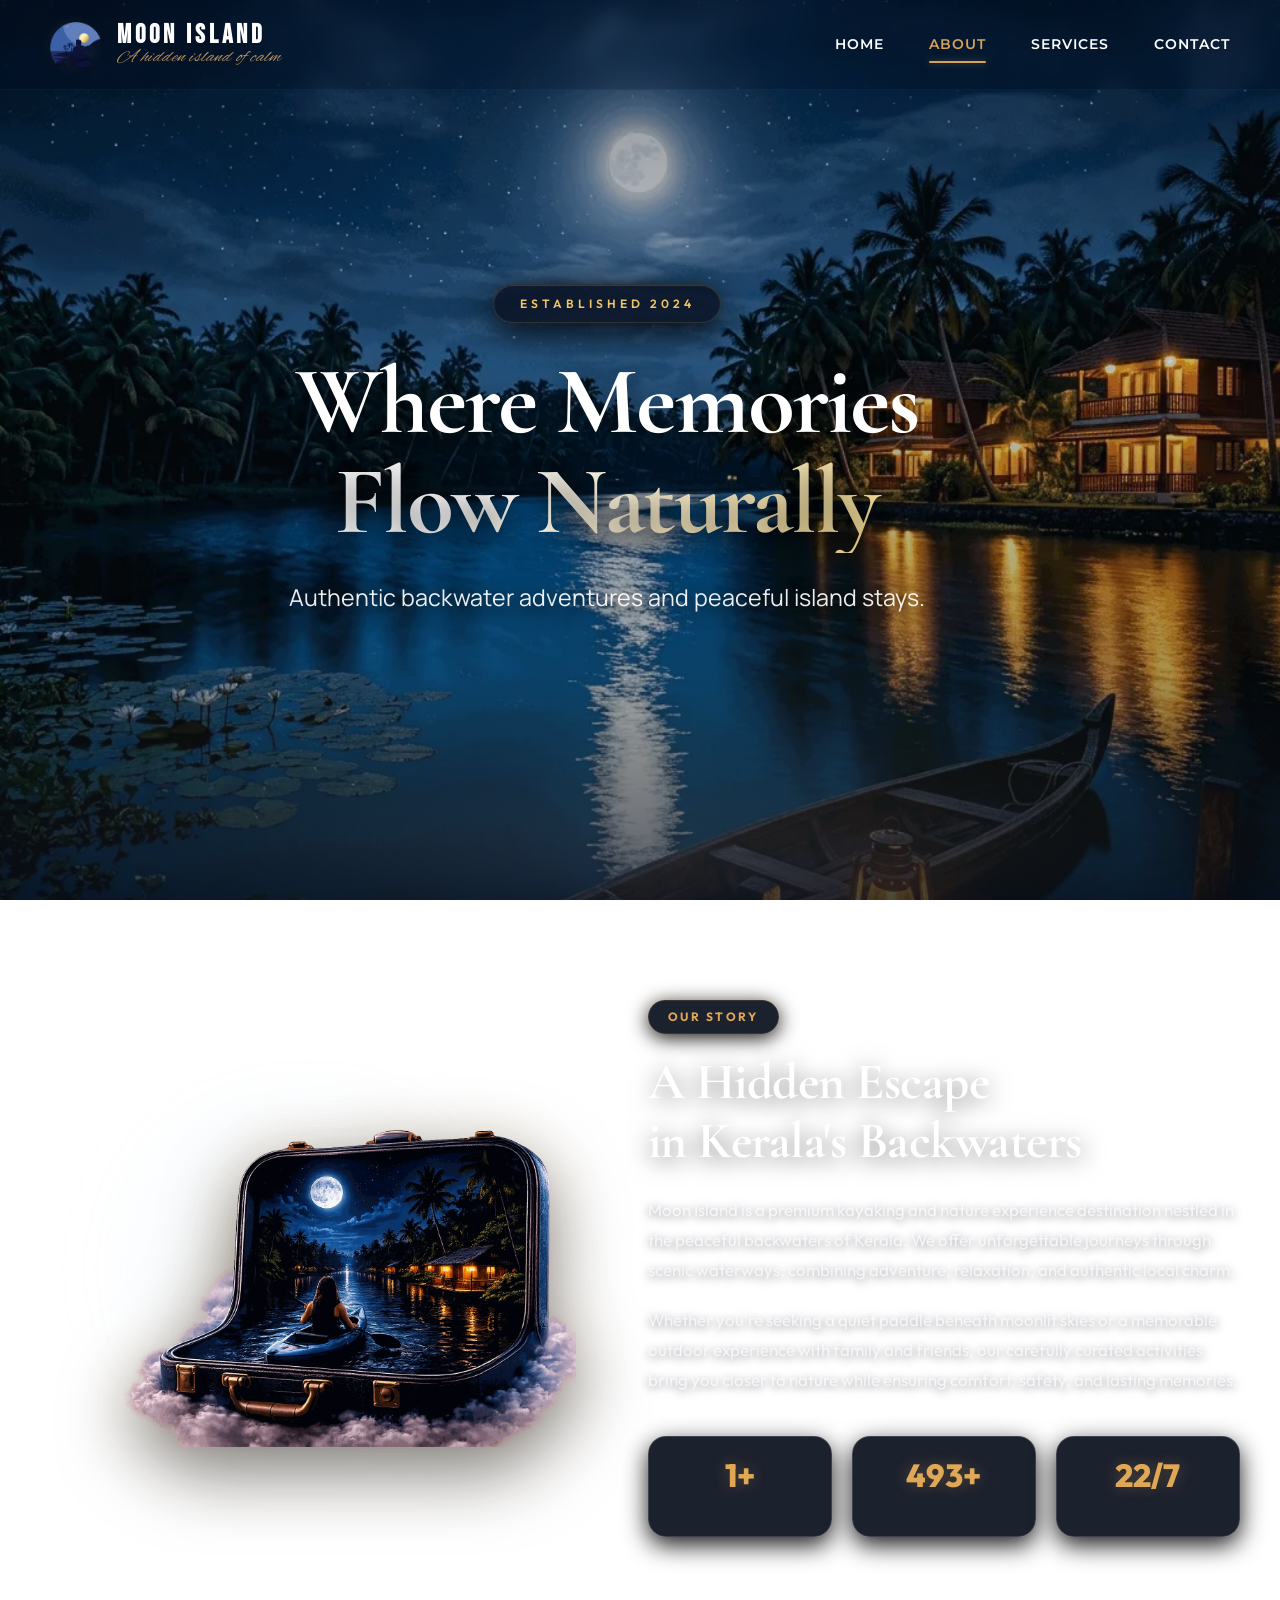
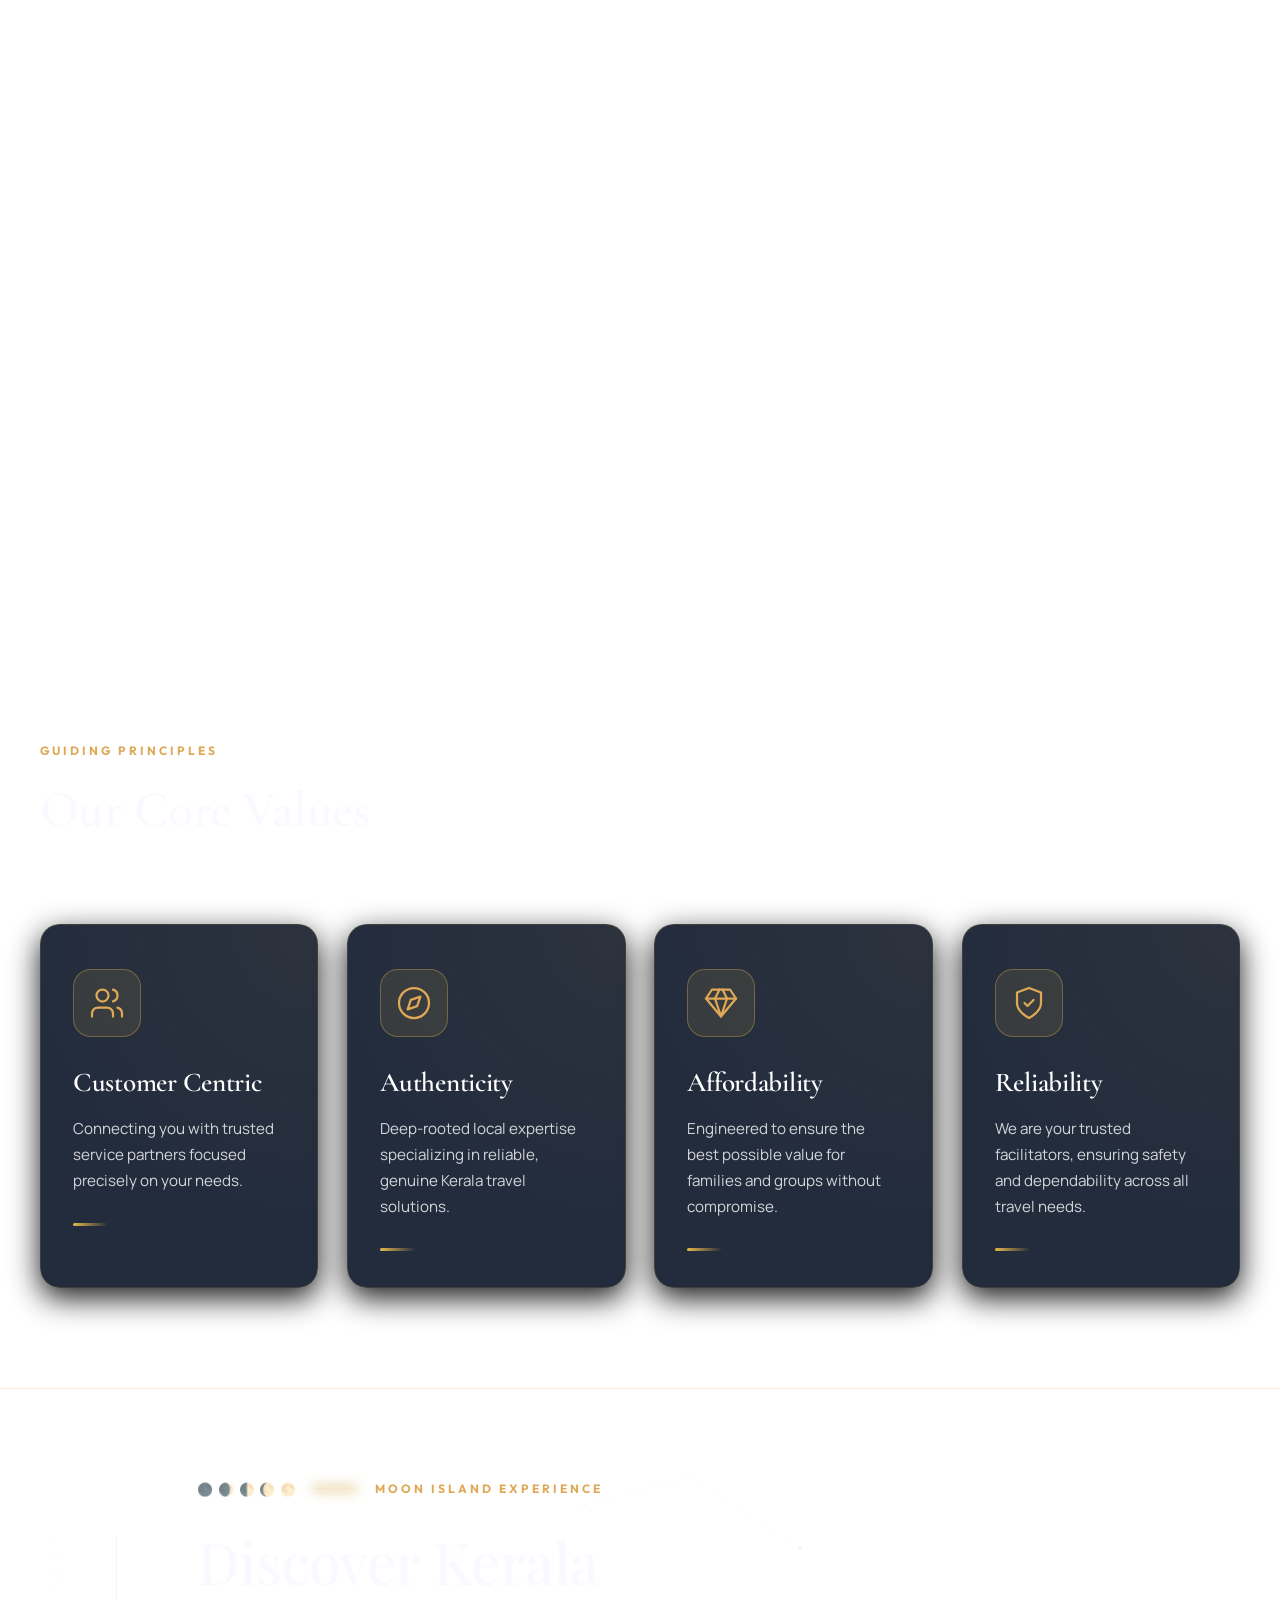
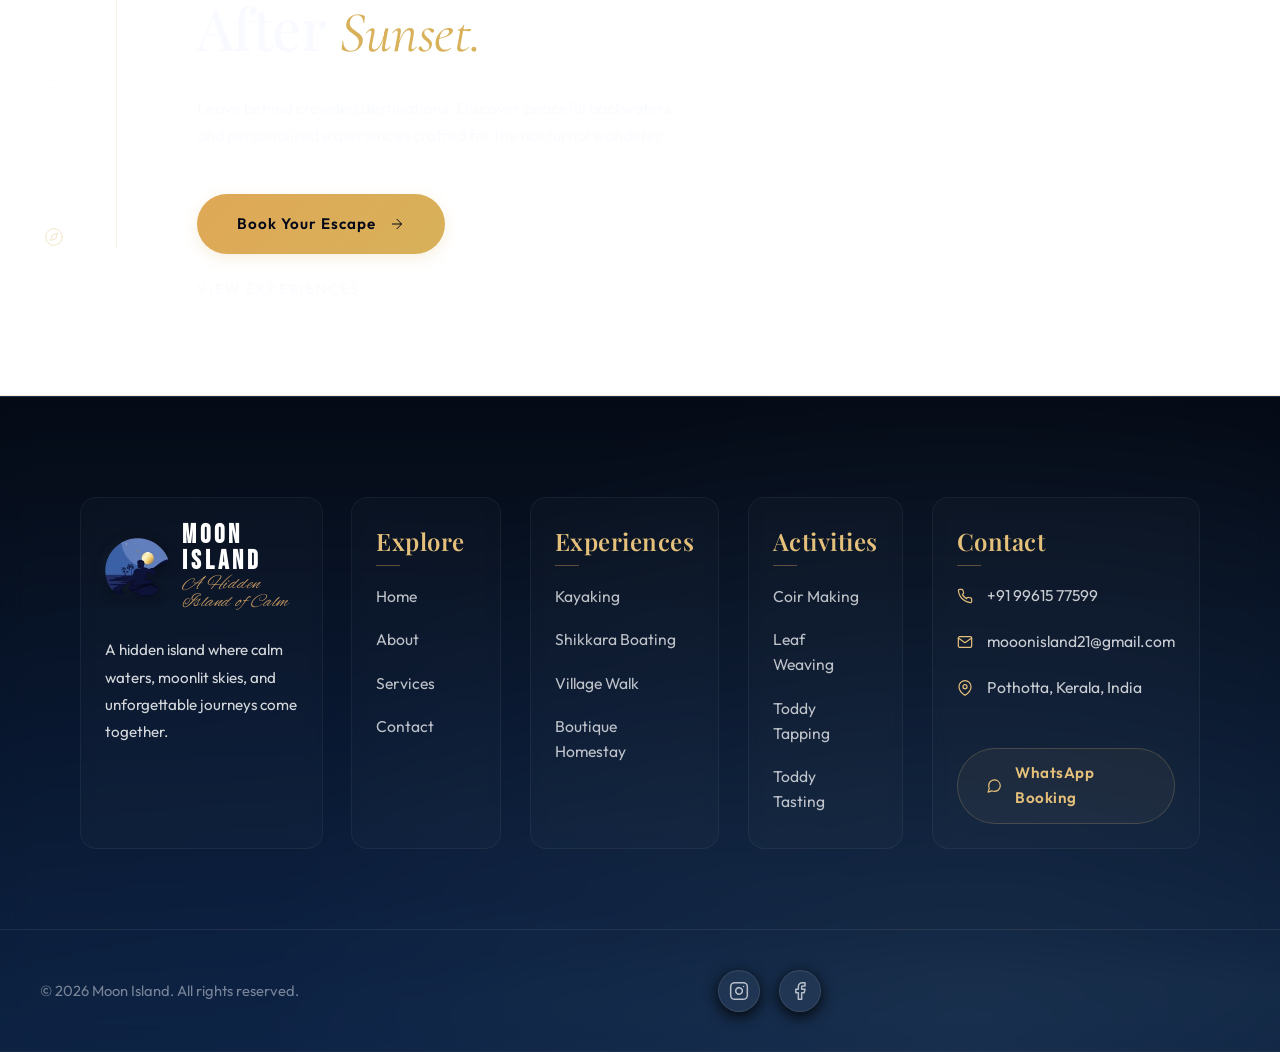
==== commit 705a261c: "latest change" ====
--- a/about.html
+++ b/about.html
@@ -507,7 +507,6 @@
                         </a>
                     </div>
                     <div class="footer-bottom-right">
-                        <a href="https://www.instagram.com/intellex.web?igsh=MWZyenU0bWc3M2RxOQ==" target="_blank" class="developer-link">MEET THE DEVELOPERS</a>
                     </div>
                 </div>
             </div>
@@ -612,7 +611,7 @@
                         <span class="card-icon">📍</span>
                         <div class="card-info">
                             <span class="card-label">Location</span>
-                            <span class="card-value">Moon Island, Alappuzha, Kerala, India</span>
+                            <span class="card-value">Moon Island, Poothotta, Ernakulam, Kerala, India</span>
                         </div>
                     </div>
                 </div>
@@ -622,9 +621,7 @@
                     <p class="mobile-copyright">
                         © 2026 Moon Island<br>All Rights Reserved.
                     </p>
-                    <div class="mobile-developer-link-wrapper">
-                        <a href="https://www.instagram.com/intellex.web?igsh=MWZyenU0bWc3M2RxOQ==" target="_blank" class="mobile-developer-link">MEET THE DEVELOPERS</a>
-                    </div>
+
                 </div>
             </div>
         </div>
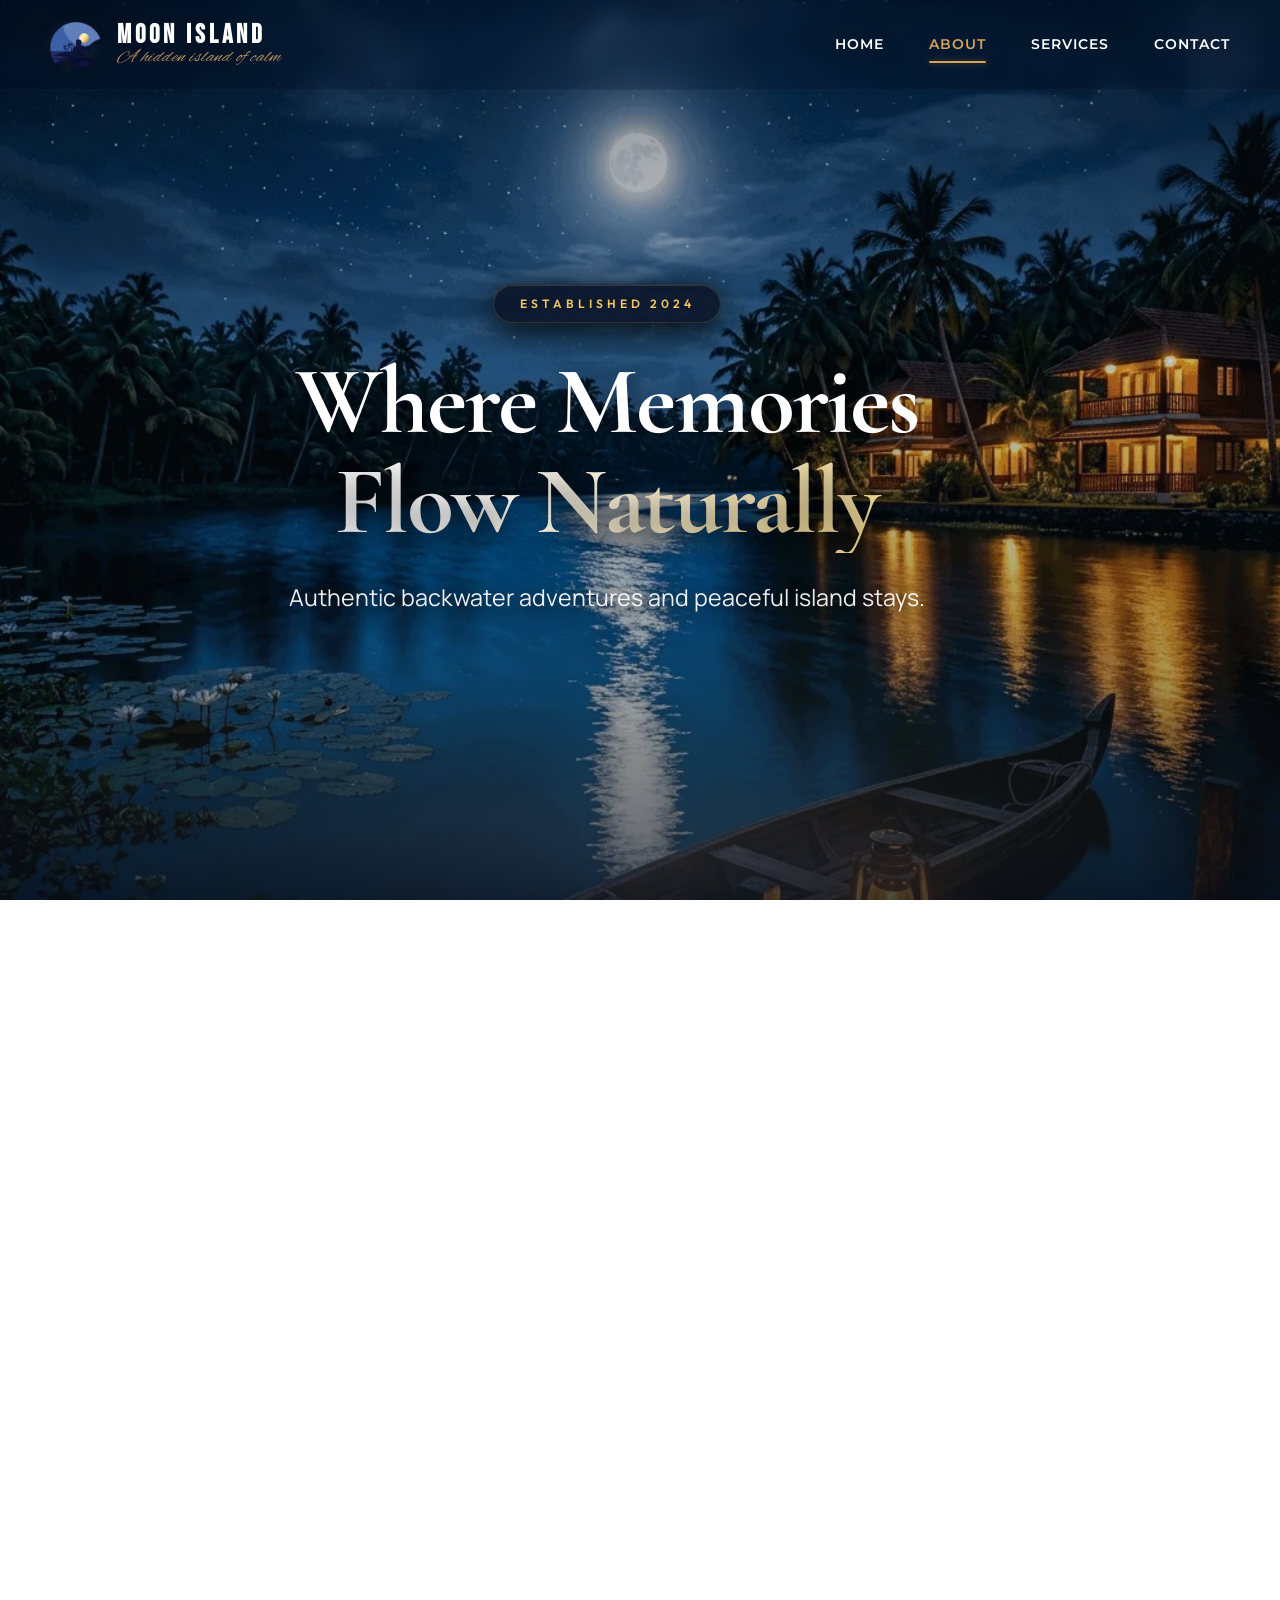
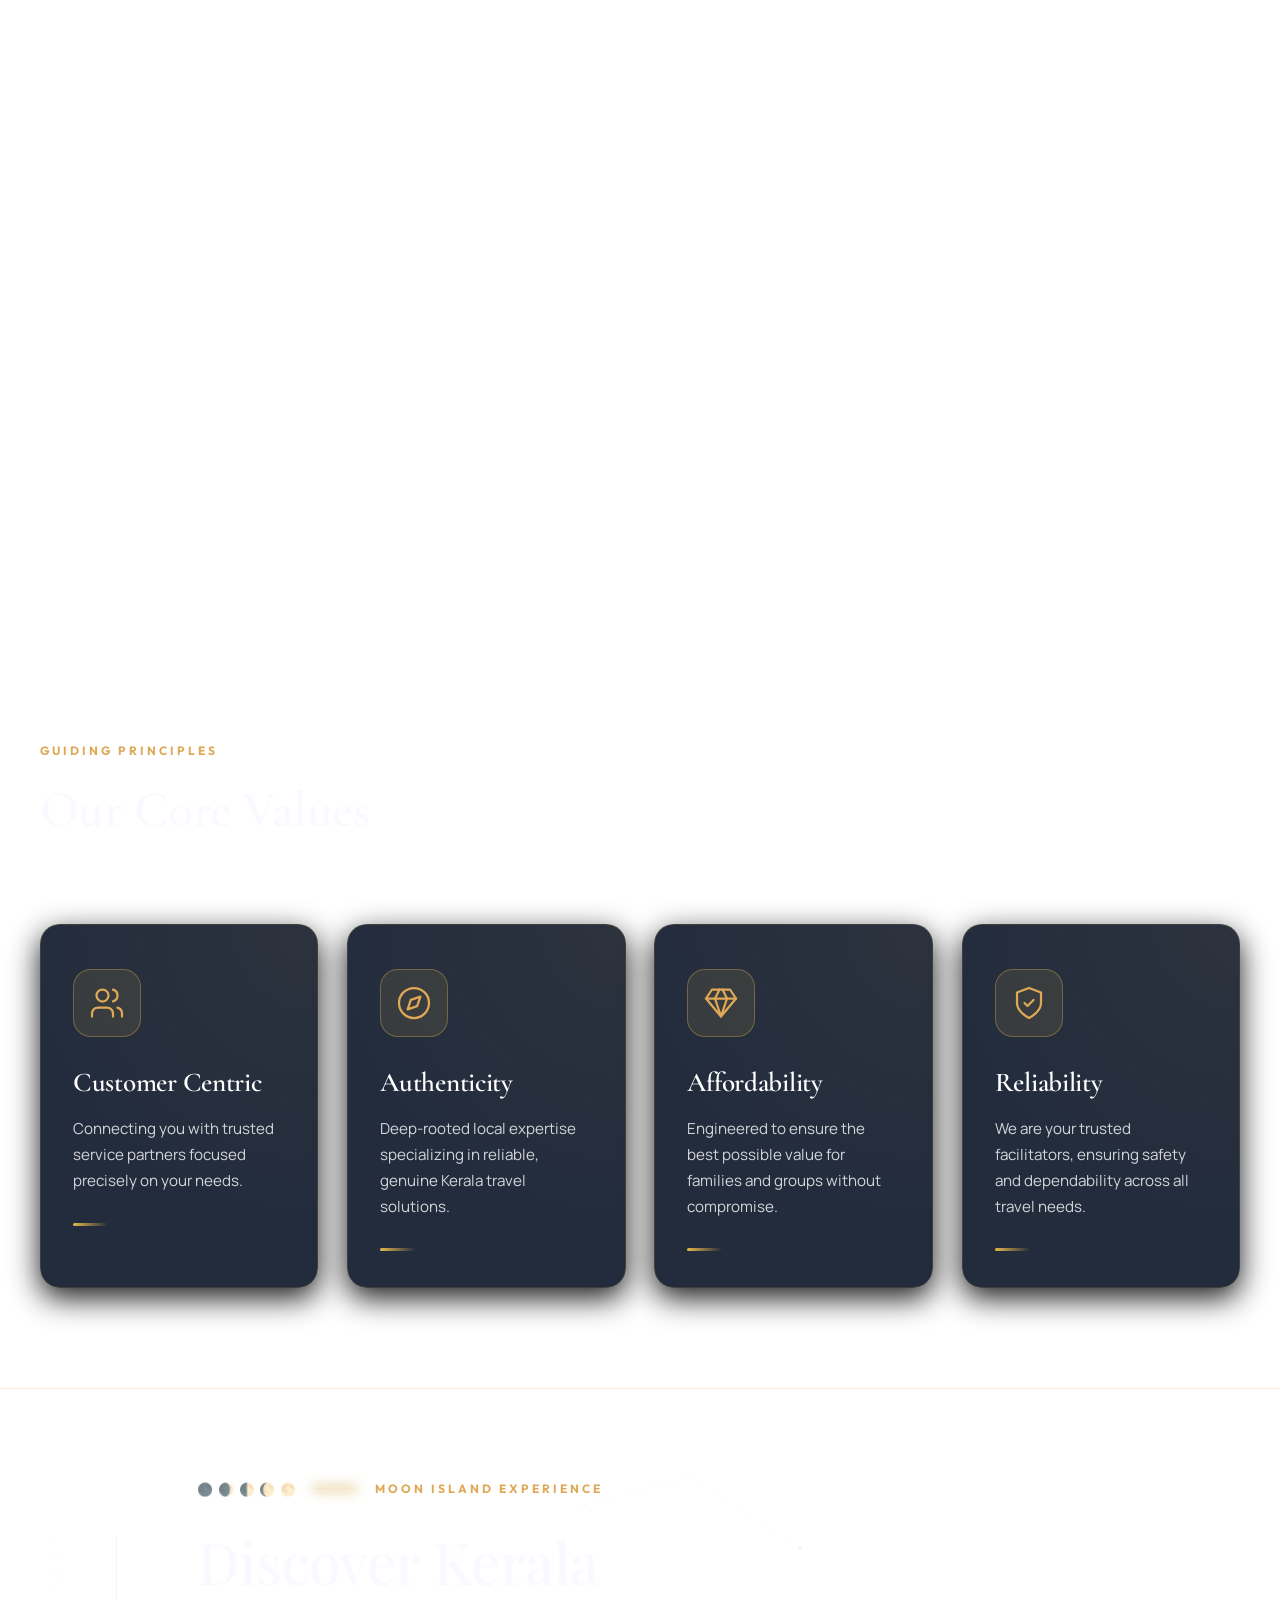
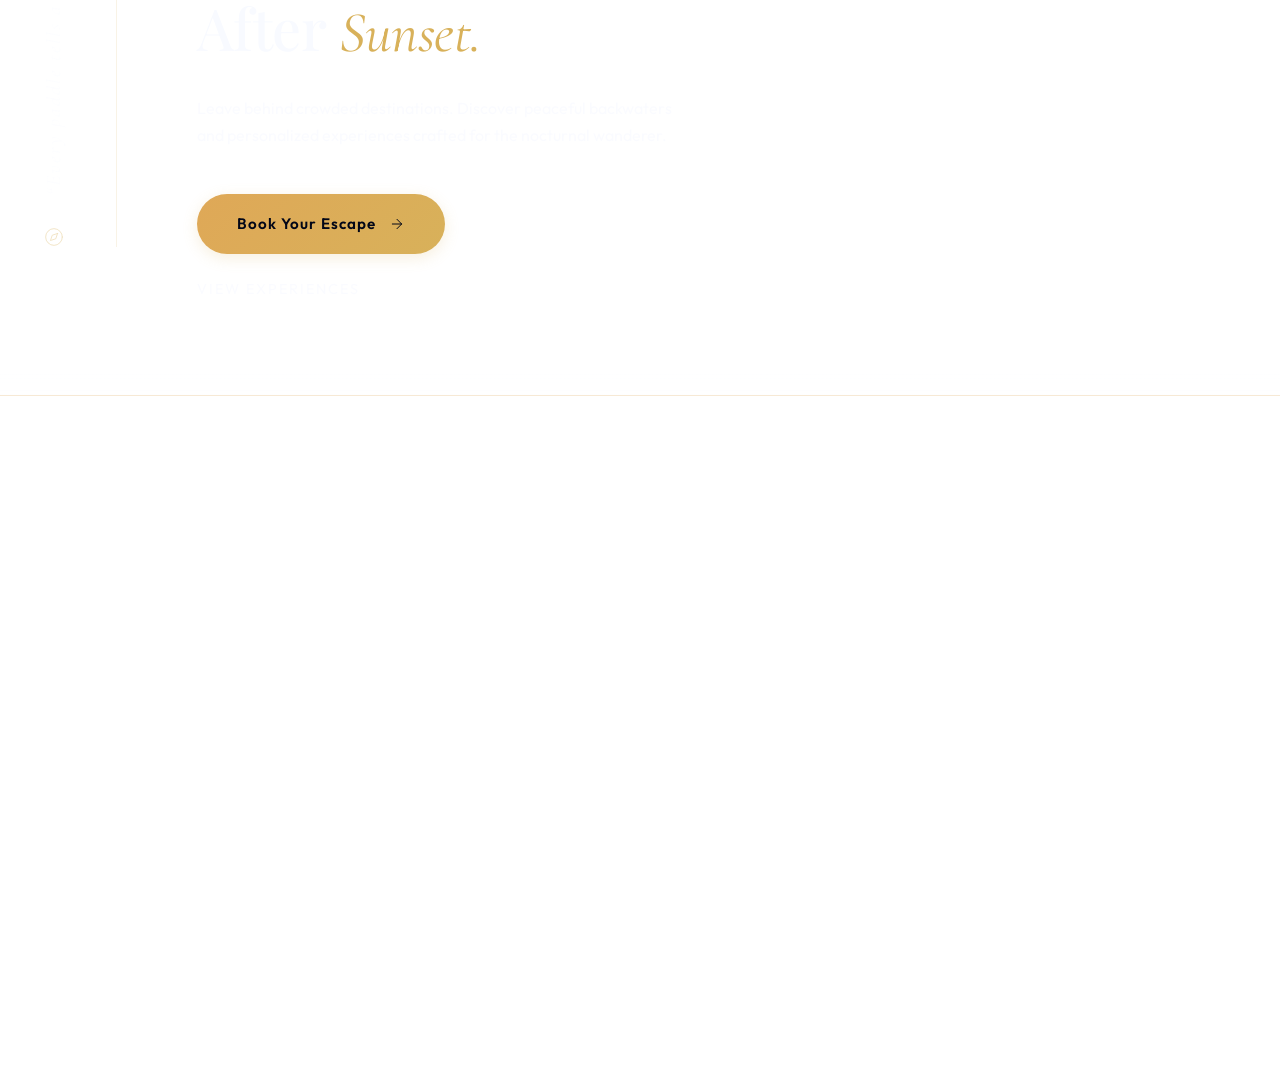
==== commit edfb9225: "latest change" ====
--- a/about.html
+++ b/about.html
@@ -493,14 +493,14 @@
                         <p class="copyright">&copy; 2026 Moon Island. All rights reserved.</p>
                     </div>
                     <div class="footer-socials">
-                        <a href="https://instagram.com" target="_blank" rel="noopener" class="footer-social-icon social-btn" aria-label="Instagram">
+                        <a href="https://www.instagram.com/moon_islandd?igsh=YjNvdjU3eHdmNzgx&igsi=YjNvdjU3eHdmNzgx" target="_blank" rel="noopener" class="footer-social-icon social-btn" aria-label="Instagram">
                             <svg viewBox="0 0 24 24" fill="none" stroke="currentColor" stroke-width="1.8" stroke-linecap="round" stroke-linejoin="round">
                                 <rect x="2" y="2" width="20" height="20" rx="5" ry="5"></rect>
                                 <path d="M16 11.37A4 4 0 1 1 12.63 8 4 4 0 0 1 16 11.37z"></path>
                                 <line x1="17.5" y1="6.5" x2="17.51" y2="6.5"></line>
                             </svg>
                         </a>
-                        <a href="https://facebook.com" target="_blank" rel="noopener" class="footer-social-icon social-btn" aria-label="Facebook">
+                        <a href="https://www.facebook.com/share/1CzgqVfX1g/" target="_blank" rel="noopener" class="footer-social-icon social-btn" aria-label="Facebook">
                             <svg viewBox="0 0 24 24" fill="none" stroke="currentColor" stroke-width="1.8" stroke-linecap="round" stroke-linejoin="round">
                                 <path d="M18 2h-3a5 5 0 0 0-5 5v3H7v4h3v8h4v-8h3l1-4h-4V7a1 1 0 0 1 1-1h3z"></path>
                             </svg>
@@ -533,14 +533,14 @@
 
                 <!-- 3. Social Icons Section -->
                 <div class="mobile-social-icons">
-                    <a href="https://instagram.com" target="_blank" rel="noopener" class="mobile-social-btn" aria-label="Instagram">
+                    <a href="https://www.instagram.com/moon_islandd?igsh=YjNvdjU3eHdmNzgx&igsi=YjNvdjU3eHdmNzgx" target="_blank" rel="noopener" class="mobile-social-btn" aria-label="Instagram">
                         <svg viewBox="0 0 24 24" fill="none" stroke="currentColor" stroke-width="1.8" stroke-linecap="round" stroke-linejoin="round">
                             <rect x="2" y="2" width="20" height="20" rx="5" ry="5"></rect>
                             <path d="M16 11.37A4 4 0 1 1 12.63 8 4 4 0 0 1 16 11.37z"></path>
                             <line x1="17.5" y1="6.5" x2="17.51" y2="6.5"></line>
                         </svg>
                     </a>
-                    <a href="https://facebook.com" target="_blank" rel="noopener" class="mobile-social-btn" aria-label="Facebook">
+                    <a href="https://www.facebook.com/share/1CzgqVfX1g/" target="_blank" rel="noopener" class="mobile-social-btn" aria-label="Facebook">
                         <svg viewBox="0 0 24 24" fill="none" stroke="currentColor" stroke-width="1.8" stroke-linecap="round" stroke-linejoin="round">
                             <path d="M18 2h-3a5 5 0 0 0-5 5v3H7v4h3v8h4v-8h3l1-4h-4V7a1 1 0 0 1 1-1h3z"></path>
                         </svg>
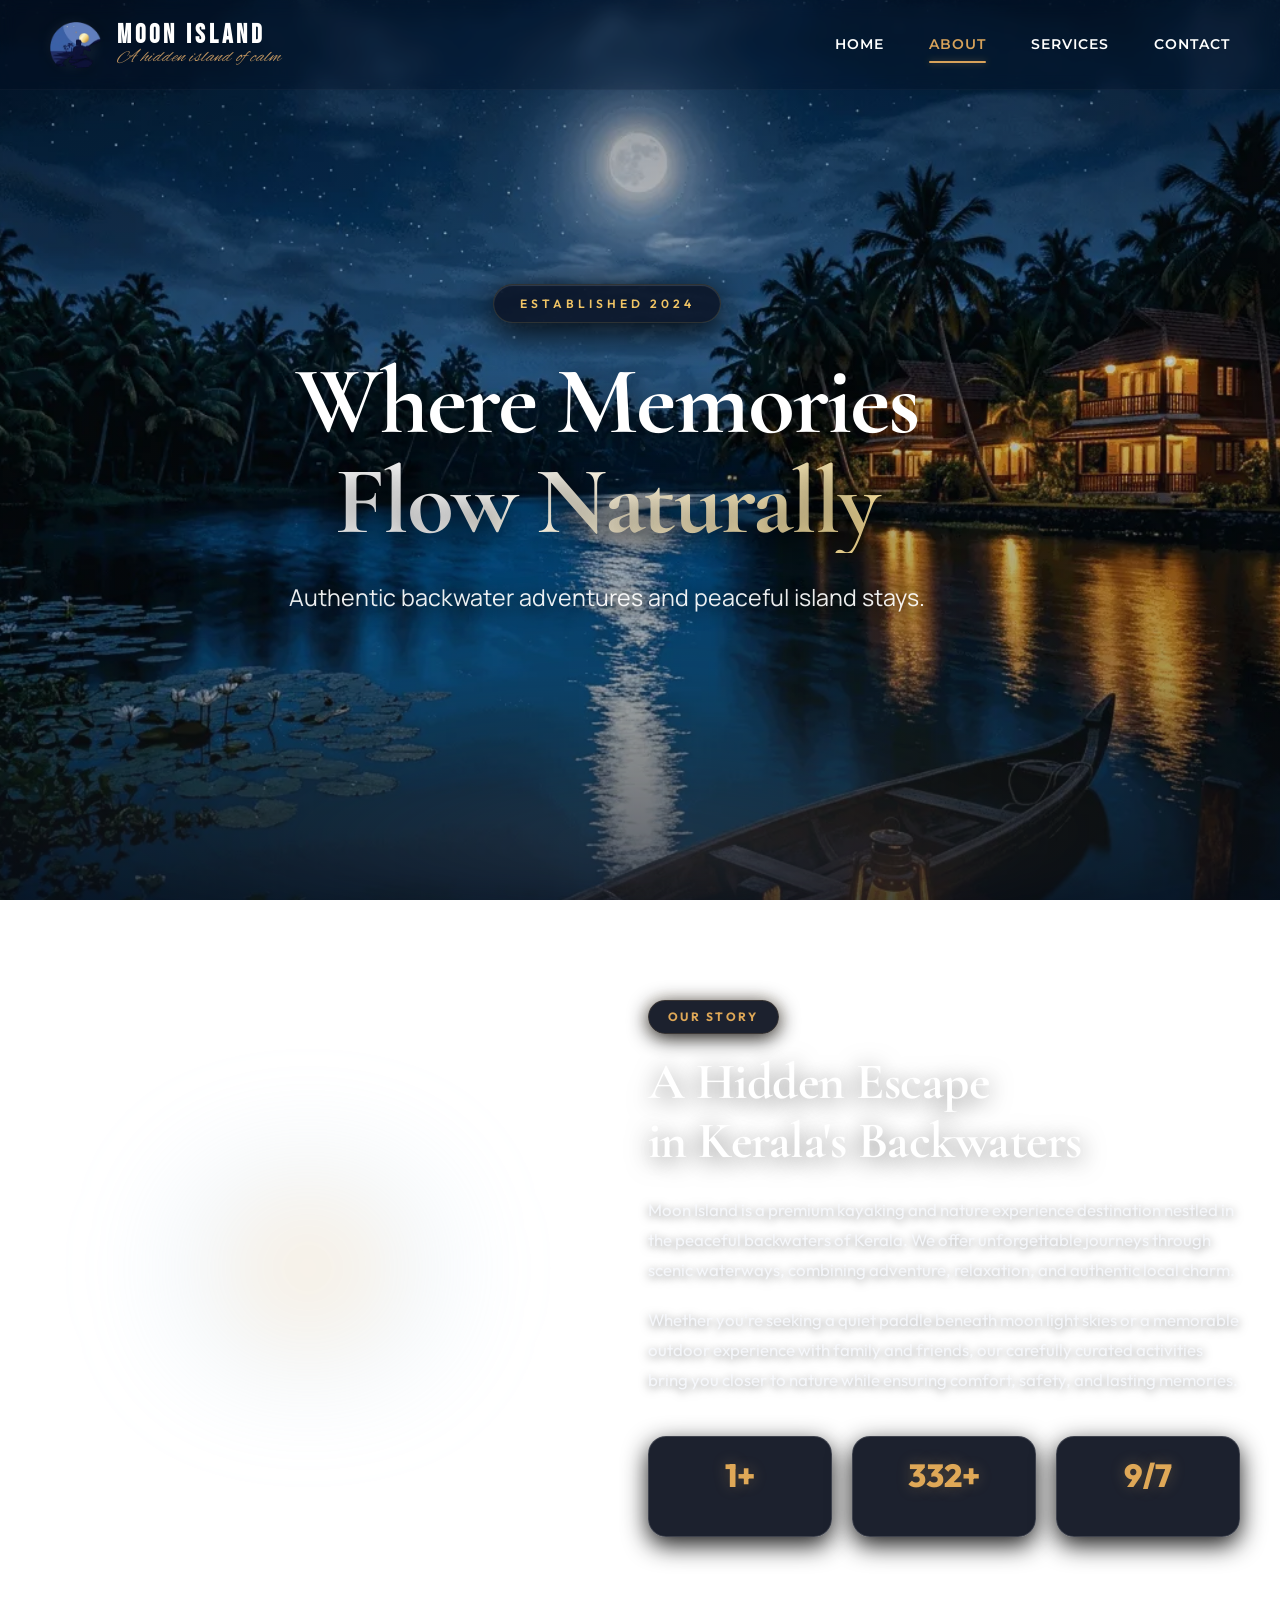
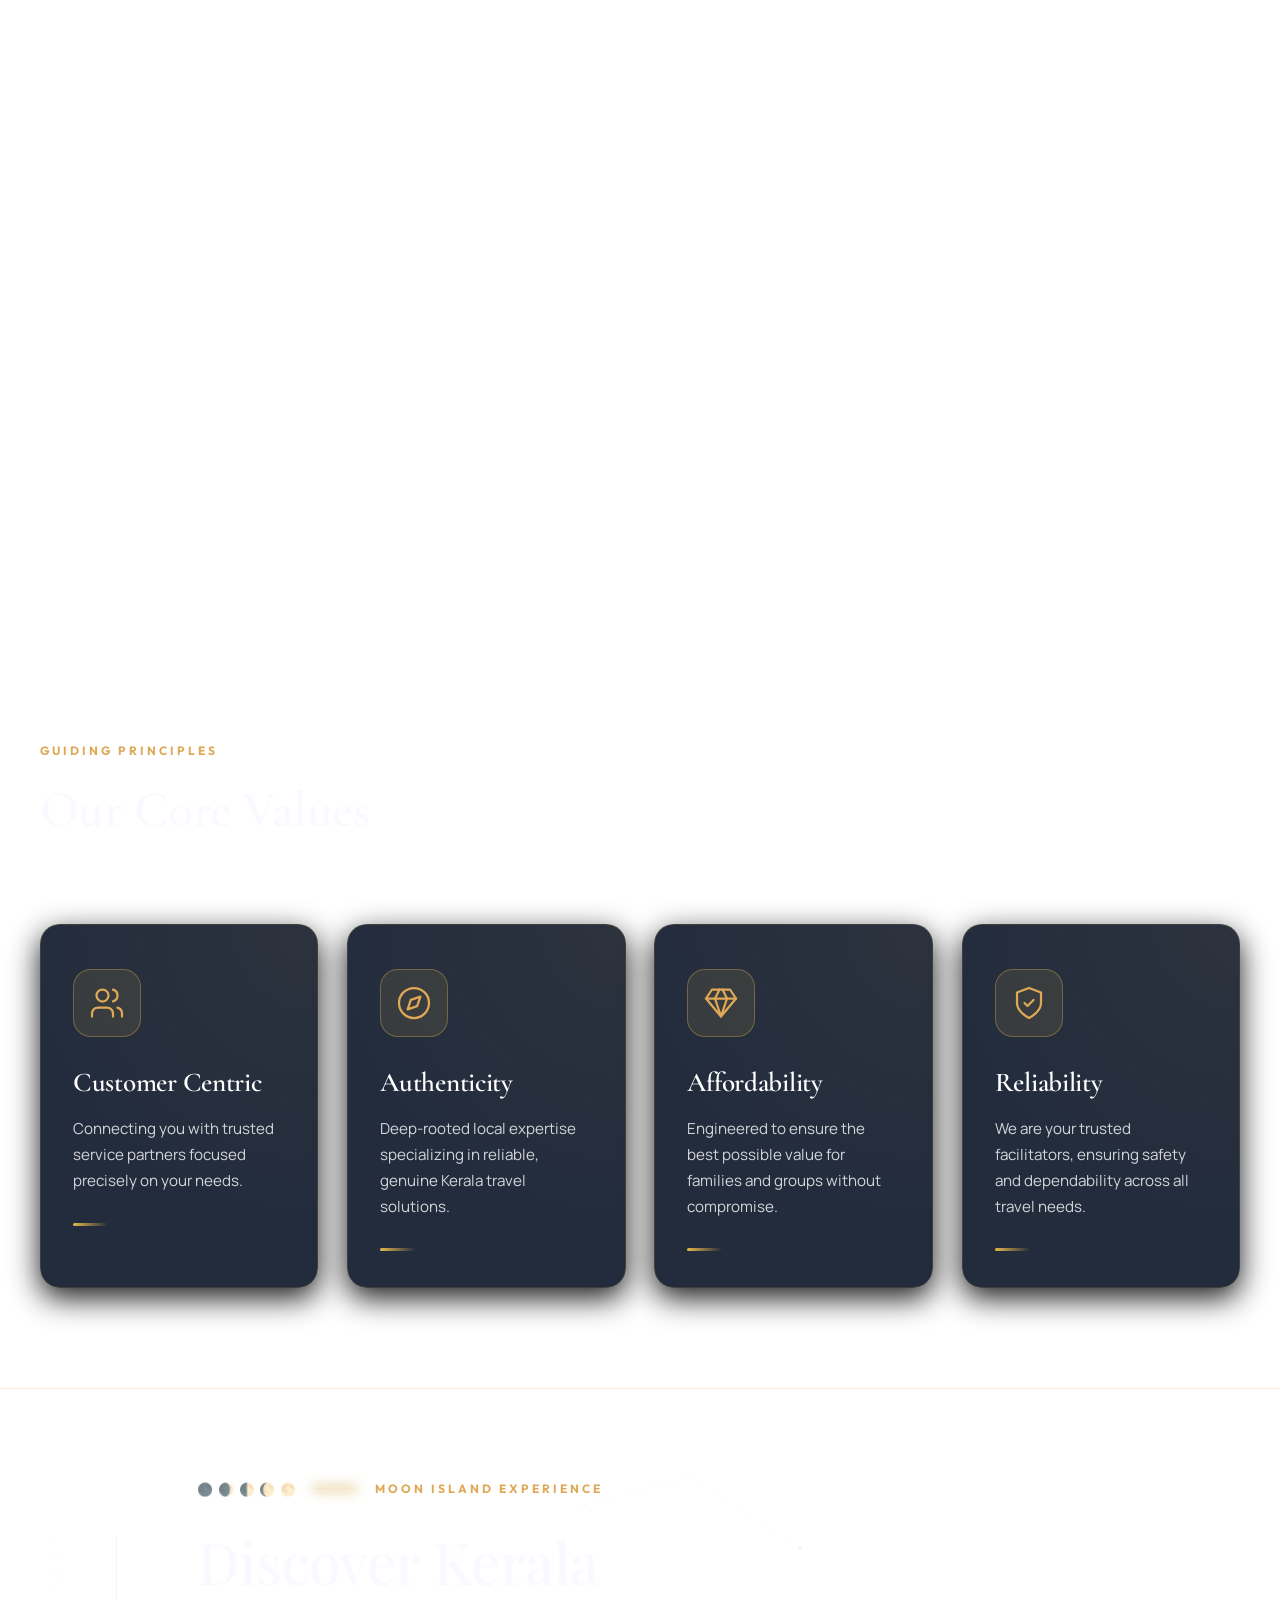
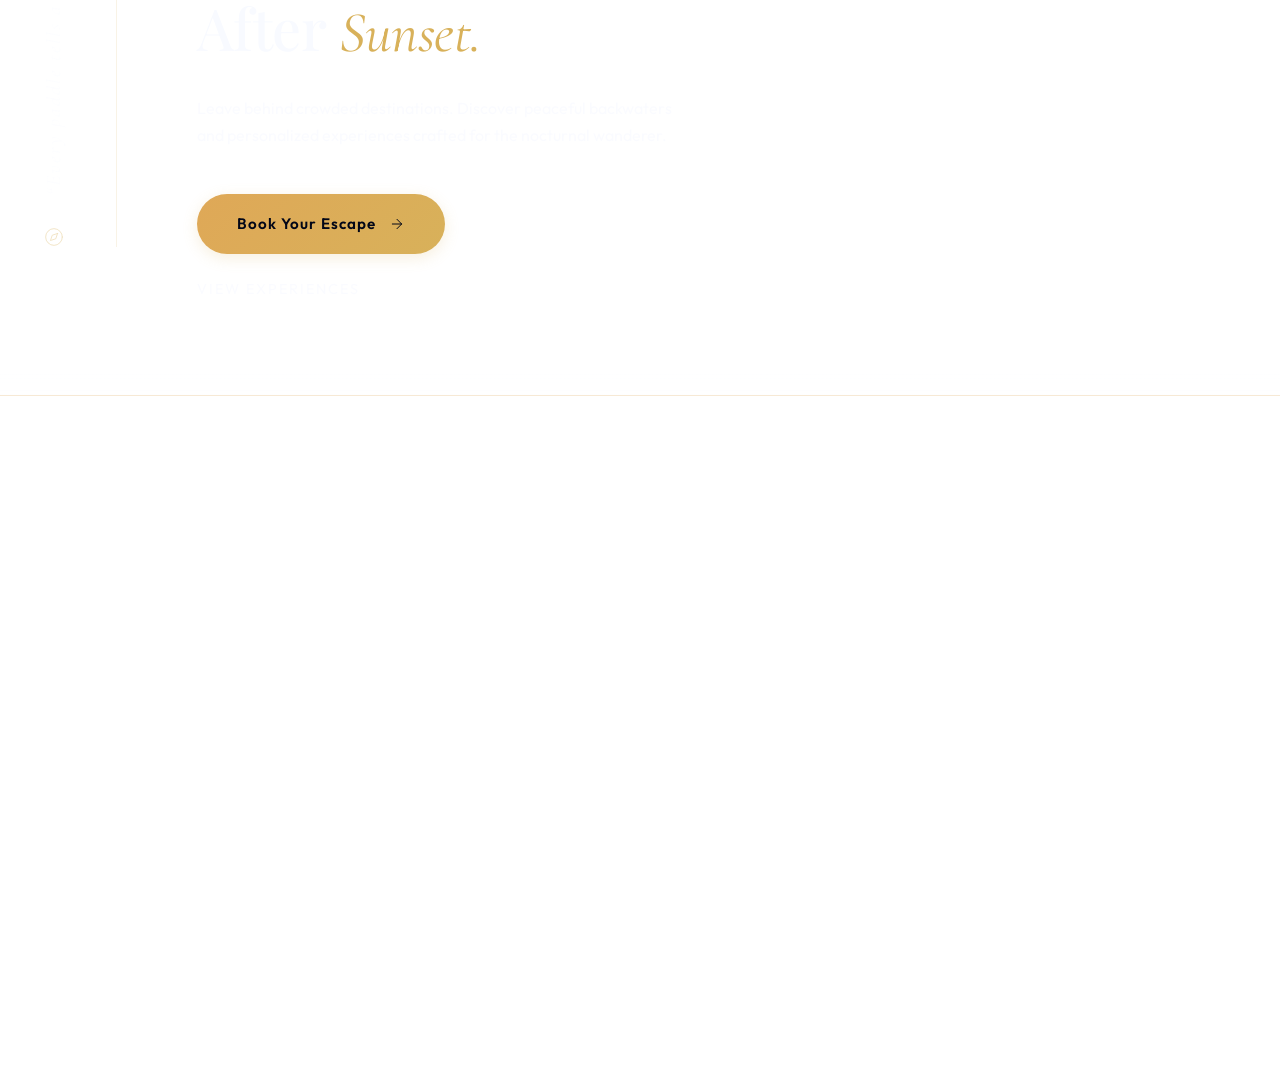
==== commit 4ee33dde: "latest change" ====
--- a/about.html
+++ b/about.html
@@ -8,15 +8,70 @@
     <meta name="description"
         content="Discover the story, philosophy, and luxury backwater sanctuary of Moon Island Kerala. Experience curated kayaking, shikkara boat rides, and boutique homestay hospitality in Poothotta.">
 
+    <!-- SEO & Favicon -->
+    <meta name="robots" content="index, follow">
+    <link rel="canonical" href="https://YOUR-DOMAIN.com/about.html" />
+
+    <!-- Open Graph / Facebook -->
+    <meta property="og:type" content="website">
+    <meta property="og:url" content="https://YOUR-DOMAIN.com/about.html">
+    <meta property="og:title" content="About Us | Moon Island - Luxury Kerala Backwater Sanctuary">
+    <meta property="og:description" content="Discover the story, philosophy, and luxury backwater sanctuary of Moon Island Kerala. Experience curated kayaking, shikkara boat rides, and boutique homestay hospitality in Poothotta.">
+    <meta property="og:image" content="https://YOUR-DOMAIN.com/assets/logo-icon.webp">
+
+    <!-- Twitter -->
+    <meta property="twitter:card" content="summary_large_image">
+    <meta property="twitter:url" content="https://YOUR-DOMAIN.com/about.html">
+    <meta property="twitter:title" content="About Us | Moon Island - Luxury Kerala Backwater Sanctuary">
+    <meta property="twitter:description" content="Discover the story, philosophy, and luxury backwater sanctuary of Moon Island Kerala. Experience curated kayaking, shikkara boat rides, and boutique homestay hospitality in Poothotta.">
+    <meta property="twitter:image" content="https://YOUR-DOMAIN.com/assets/logo-icon.webp">
+
+
+
     <!-- Critical Preloads & Luxury Typography -->
     <link rel="preconnect" href="https://fonts.googleapis.com">
     <link rel="preconnect" href="https://fonts.gstatic.com" crossorigin>
     <link rel="preload" as="image" href="assets/logo-icon.webp">
 
     <!-- Consolidated Typography -->
-    <link href="https://fonts.googleapis.com/css2?family=Bebas+Neue&family=Alex+Brush&family=Allura&family=Caveat:wght@500;600;700&family=Cormorant+Garamond:ital,wght@0,400;0,600;0,700;1,400;1,600&family=Manrope:wght@400;500;600;700&family=Montserrat:wght@600&family=Outfit:wght@300;400;500;600;700&family=Playfair+Display:ital,wght@0,400;0,600;0,700;1,400&family=Poppins:wght@300;400;500;600&display=swap" rel="stylesheet">
-    <link href="https://db.onlinewebfonts.com/c/cf73d2680fe0e0d00f78c7295e3617e0?family=Selima" rel="stylesheet" type="text/css"/>
+    <link
+        href="https://fonts.googleapis.com/css2?family=Bebas+Neue&family=Alex+Brush&family=Allura&family=Caveat:wght@500;600;700&family=Cormorant+Garamond:ital,wght@0,400;0,600;0,700;1,400;1,600&family=Manrope:wght@400;500;600;700&family=Montserrat:wght@600&family=Outfit:wght@300;400;500;600;700&family=Playfair+Display:ital,wght@0,400;0,600;0,700;1,400&family=Poppins:wght@300;400;500;600&display=swap"
+        rel="stylesheet">
+    <link href="https://db.onlinewebfonts.com/c/cf73d2680fe0e0d00f78c7295e3617e0?family=Selima" rel="stylesheet"
+        type="text/css" />
     <link rel="stylesheet" href="style.css?v=18.0">
+        <!-- Structured Data -->
+    <script type="application/ld+json">
+    {
+      "@context": "https://schema.org",
+      "@graph": [
+        {
+          "@type": "AboutPage",
+          "@id": "https://YOUR-DOMAIN.com/about.html#webpage",
+          "url": "https://YOUR-DOMAIN.com/about.html",
+          "name": "About Moon Island",
+          "description": "Discover Moon Island - A premium luxury tourism destination in Kerala."
+        },
+        {
+          "@type": "BreadcrumbList",
+          "@id": "https://YOUR-DOMAIN.com/about.html#breadcrumb",
+          "itemListElement": [
+            {
+              "@type": "ListItem",
+              "position": 1,
+              "name": "Home",
+              "item": "https://YOUR-DOMAIN.com/"
+            },
+            {
+              "@type": "ListItem",
+              "position": 2,
+              "name": "About"
+            }
+          ]
+        }
+      ]
+    }
+    </script>
 </head>
 
 <body class="about-page">
@@ -24,7 +79,9 @@
     <div class="cinematic-bg-wrapper">
         <div class="sky-gradient"></div>
         <div class="desktop-moon-bg"></div>
-        <div class="mobile-moon-bg"><div class="mobile-moon-inner"></div></div>
+        <div class="mobile-moon-bg">
+            <div class="mobile-moon-inner"></div>
+        </div>
         <div class="stars-container">
             <div class="star star-1"></div>
             <div class="star star-2"></div>
@@ -38,9 +95,18 @@
             <div class="star star-10"></div>
         </div>
         <div class="clouds-container">
-            <div class="cloud cloud-left"><div class="cloud-shadow"></div><div class="cloud-highlight"></div></div>
-            <div class="cloud cloud-right"><div class="cloud-shadow"></div><div class="cloud-highlight"></div></div>
-            <div class="cloud cloud-bottom"><div class="cloud-shadow"></div><div class="cloud-highlight"></div></div>
+            <div class="cloud cloud-left">
+                <div class="cloud-shadow"></div>
+                <div class="cloud-highlight"></div>
+            </div>
+            <div class="cloud cloud-right">
+                <div class="cloud-shadow"></div>
+                <div class="cloud-highlight"></div>
+            </div>
+            <div class="cloud cloud-bottom">
+                <div class="cloud-shadow"></div>
+                <div class="cloud-highlight"></div>
+            </div>
         </div>
     </div>
 
@@ -48,7 +114,7 @@
     <header class="navbar" id="main-nav">
         <div class="container nav-container">
             <a href="index.html" class="logo">
-                <img src="assets/logo-icon.webp" alt="Moon Island" class="brand-logo-icon">
+                <img src="assets/logo-icon.webp" alt="Moon Island Luxury Backwater Resort Logo" class="brand-logo-icon">
                 <div class="logo-text-wrapper">
                     <span class="logo-title">MOON ISLAND</span>
                     <span class="logo-tagline">A hidden island of calm</span>
@@ -78,7 +144,7 @@
         <section class="about-hero-fullscreen">
             <!-- Background Image Layer with Ken Burns Zoom & Mist -->
             <div class="hero-bg-wrapper">
-                <img src="assets/moonlit_backwater_hero.webp" alt="Kerala Moonlit Backwater" class="hero-bg-img">
+                <img src="assets/moonlit_backwater_hero.webp" alt="Atmospheric night photography of the tranquil Kerala backwaters under the moonlight" class="hero-bg-img">
                 <div class="hero-overlay-gradient"></div>
                 <div class="hero-mist-layer"></div>
             </div>
@@ -122,7 +188,8 @@
                 <!-- Left Side: 3D Suitcase Illustration -->
                 <div class="story-left-illustration reveal-left">
                     <div class="story-img-glow"></div>
-                    <img src="assets/suitcsae_moon.webp" alt="Moon Island 3D Suitcase Illustration" class="story-3d-suitcase-img" loading="lazy" decoding="async">
+                    <img src="kayaking.png" alt="Adventurous kayaking expedition through the narrow mangrove canals of Moon Island"
+                        class="story-3d-suitcase-img" loading="lazy" decoding="async" style="border-radius: 20px;">
                 </div>
 
                 <!-- Right Side: Content & Statistics -->
@@ -140,10 +207,14 @@
                     <!-- Description Paragraphs -->
                     <div class="story-description-wrap reveal-item" style="--delay: 0.3s">
                         <p class="story-desc-p">
-                            Moon Island is a premium kayaking and nature experience destination nestled in the peaceful backwaters of Kerala. We offer unforgettable journeys through scenic waterways, combining adventure, relaxation, and authentic local charm.
+                            Moon Island is a premium kayaking and nature experience destination nestled in the peaceful
+                            backwaters of Kerala. We offer unforgettable journeys through scenic waterways, combining
+                            adventure, relaxation, and authentic local charm.
                         </p>
                         <p class="story-desc-p">
-                            Whether you're seeking a quiet paddle beneath moonlit skies or a memorable outdoor experience with family and friends, our carefully curated activities bring you closer to nature while ensuring comfort, safety, and lasting memories.
+                            Whether you're seeking a quiet paddle beneath moon light skies or a memorable outdoor
+                            experience with family and friends, our carefully curated activities bring you closer to
+                            nature while ensuring comfort, safety, and lasting memories.
                         </p>
                     </div>
 
@@ -182,7 +253,9 @@
                         <div class="mv-card-badge">OUR PURPOSE</div>
                         <h3 class="mv-card-title">Our Mission</h3>
                         <p class="mv-card-text">
-                            To craft slow, authentic, and unforgettable backwater journeys that honor local traditions, protect natural ecosystems, and connect guests deeply with Kerala's living heritage. We aim to preserve the calm purity of village life while providing refined luxury.
+                            To craft slow, authentic, and unforgettable backwater journeys that honor local traditions,
+                            protect natural ecosystems, and connect guests deeply with Kerala's living heritage. We aim
+                            to preserve the calm purity of village life while providing refined luxury.
                         </p>
                         <div class="mv-card-footer">
                             <span class="mv-gold-dot"></span>
@@ -201,7 +274,9 @@
                         <div class="mv-card-badge">OUR ASPIRATION</div>
                         <h3 class="mv-card-title">Our Vision</h3>
                         <p class="mv-card-text">
-                            To be Kerala's premier luxury boutique sanctuary—setting the standard for sustainable hospitality, personalized immersive experiences, and timeless backwater serenity. We aspire to make every stay a transformative memory for travelers worldwide.
+                            To be Kerala's premier luxury boutique sanctuary—setting the standard for sustainable
+                            hospitality, personalized immersive experiences, and timeless backwater serenity. We aspire
+                            to make every stay a transformative memory for travelers worldwide.
                         </p>
                         <div class="mv-card-footer">
                             <span class="mv-gold-dot"></span>
@@ -228,15 +303,18 @@
                     <div class="value-card-item card-anim-1">
                         <div class="value-card-glass-bg"></div>
                         <div class="value-icon-box icon-anim-handshake">
-                            <svg xmlns="http://www.w3.org/2000/svg" width="36" height="36" viewBox="0 0 24 24" fill="none" stroke="#dfa857" stroke-width="1.5" stroke-linecap="round" stroke-linejoin="round">
-                                <path d="M16 21v-2a4 4 0 0 0-4-4H6a4 4 0 0 0-4 4v2"/>
-                                <circle cx="9" cy="7" r="4"/>
-                                <path d="M22 21v-2a4 4 0 0 0-3-3.87"/>
-                                <path d="M16 3.13a4 4 0 0 1 0 7.75"/>
+                            <svg xmlns="http://www.w3.org/2000/svg" width="36" height="36" viewBox="0 0 24 24"
+                                fill="none" stroke="#dfa857" stroke-width="1.5" stroke-linecap="round"
+                                stroke-linejoin="round">
+                                <path d="M16 21v-2a4 4 0 0 0-4-4H6a4 4 0 0 0-4 4v2" />
+                                <circle cx="9" cy="7" r="4" />
+                                <path d="M22 21v-2a4 4 0 0 0-3-3.87" />
+                                <path d="M16 3.13a4 4 0 0 1 0 7.75" />
                             </svg>
                         </div>
                         <h3 class="value-card-title">Customer Centric</h3>
-                        <p class="value-card-desc">Connecting you with trusted service partners focused precisely on your needs.</p>
+                        <p class="value-card-desc">Connecting you with trusted service partners focused precisely on
+                            your needs.</p>
                         <div class="value-card-accent-bar"></div>
                     </div>
 
@@ -244,13 +322,16 @@
                     <div class="value-card-item card-anim-2">
                         <div class="value-card-glass-bg"></div>
                         <div class="value-icon-box icon-anim-compass">
-                            <svg xmlns="http://www.w3.org/2000/svg" width="36" height="36" viewBox="0 0 24 24" fill="none" stroke="#dfa857" stroke-width="1.5" stroke-linecap="round" stroke-linejoin="round">
-                                <circle cx="12" cy="12" r="10"/>
-                                <polygon points="16.24 7.76 14.12 14.12 7.76 16.24 9.88 9.88 16.24 7.76"/>
+                            <svg xmlns="http://www.w3.org/2000/svg" width="36" height="36" viewBox="0 0 24 24"
+                                fill="none" stroke="#dfa857" stroke-width="1.5" stroke-linecap="round"
+                                stroke-linejoin="round">
+                                <circle cx="12" cy="12" r="10" />
+                                <polygon points="16.24 7.76 14.12 14.12 7.76 16.24 9.88 9.88 16.24 7.76" />
                             </svg>
                         </div>
                         <h3 class="value-card-title">Authenticity</h3>
-                        <p class="value-card-desc">Deep-rooted local expertise specializing in reliable, genuine Kerala travel solutions.</p>
+                        <p class="value-card-desc">Deep-rooted local expertise specializing in reliable, genuine Kerala
+                            travel solutions.</p>
                         <div class="value-card-accent-bar"></div>
                     </div>
 
@@ -258,14 +339,17 @@
                     <div class="value-card-item card-anim-3">
                         <div class="value-card-glass-bg"></div>
                         <div class="value-icon-box icon-anim-gem">
-                            <svg xmlns="http://www.w3.org/2000/svg" width="36" height="36" viewBox="0 0 24 24" fill="none" stroke="#dfa857" stroke-width="1.5" stroke-linecap="round" stroke-linejoin="round">
-                                <path d="M6 3h12l4 6-10 12L2 9z"/>
-                                <path d="M11 3 8 9l4 12 4-12-3-6"/>
-                                <path d="M2 9h20"/>
+                            <svg xmlns="http://www.w3.org/2000/svg" width="36" height="36" viewBox="0 0 24 24"
+                                fill="none" stroke="#dfa857" stroke-width="1.5" stroke-linecap="round"
+                                stroke-linejoin="round">
+                                <path d="M6 3h12l4 6-10 12L2 9z" />
+                                <path d="M11 3 8 9l4 12 4-12-3-6" />
+                                <path d="M2 9h20" />
                             </svg>
                         </div>
                         <h3 class="value-card-title">Affordability</h3>
-                        <p class="value-card-desc">Engineered to ensure the best possible value for families and groups without compromise.</p>
+                        <p class="value-card-desc">Engineered to ensure the best possible value for families and groups
+                            without compromise.</p>
                         <div class="value-card-accent-bar"></div>
                     </div>
 
@@ -273,13 +357,16 @@
                     <div class="value-card-item card-anim-4">
                         <div class="value-card-glass-bg"></div>
                         <div class="value-icon-box icon-anim-shield">
-                            <svg xmlns="http://www.w3.org/2000/svg" width="36" height="36" viewBox="0 0 24 24" fill="none" stroke="#dfa857" stroke-width="1.5" stroke-linecap="round" stroke-linejoin="round">
-                                <path d="M12 22s8-4 8-10V5l-8-3-8 3v7c0 6 8 10 8 10z"/>
-                                <path d="m9 12 2 2 4-4"/>
+                            <svg xmlns="http://www.w3.org/2000/svg" width="36" height="36" viewBox="0 0 24 24"
+                                fill="none" stroke="#dfa857" stroke-width="1.5" stroke-linecap="round"
+                                stroke-linejoin="round">
+                                <path d="M12 22s8-4 8-10V5l-8-3-8 3v7c0 6 8 10 8 10z" />
+                                <path d="m9 12 2 2 4-4" />
                             </svg>
                         </div>
                         <h3 class="value-card-title">Reliability</h3>
-                        <p class="value-card-desc">We are your trusted facilitators, ensuring safety and dependability across all travel needs.</p>
+                        <p class="value-card-desc">We are your trusted facilitators, ensuring safety and dependability
+                            across all travel needs.</p>
                         <div class="value-card-accent-bar"></div>
                     </div>
                 </div>
@@ -293,16 +380,17 @@
         <!-- PREMIUM CALL TO ACTION -->
         <section class="about-cta-section reveal premium-about-cta">
             <div class="cta-bg-overlay"></div>
-            
+
             <!-- Minimal Constellation Background SVG -->
-            <svg class="cta-editorial-constellations" viewBox="0 0 800 400" fill="none" stroke="rgba(216, 177, 90, 0.05)" stroke-width="0.8">
-                <circle cx="100" cy="120" r="1.5" fill="#D8B15A" opacity="0.2"/>
-                <circle cx="250" cy="80" r="1" fill="#D8B15A" opacity="0.15"/>
-                <circle cx="400" cy="180" r="2" fill="#D8B15A" opacity="0.25"/>
-                <line x1="100" y1="120" x2="250" y2="80"/>
-                <line x1="250" y1="80" x2="400" y2="180"/>
+            <svg class="cta-editorial-constellations" viewBox="0 0 800 400" fill="none"
+                stroke="rgba(216, 177, 90, 0.05)" stroke-width="0.8">
+                <circle cx="100" cy="120" r="1.5" fill="#D8B15A" opacity="0.2" />
+                <circle cx="250" cy="80" r="1" fill="#D8B15A" opacity="0.15" />
+                <circle cx="400" cy="180" r="2" fill="#D8B15A" opacity="0.25" />
+                <line x1="100" y1="120" x2="250" y2="80" />
+                <line x1="250" y1="80" x2="400" y2="180" />
             </svg>
-            
+
             <!-- Animated Floating Fireflies -->
             <div class="fireflies-container">
                 <div class="firefly" style="top: 20%; left: 15%; --x: 40px; --y: -50px; --d: 5s;"></div>
@@ -324,7 +412,8 @@
                     <span class="quote-text">“Every paddle tells a story.”</span>
                     <span class="quote-compass-wrapper">
                         <!-- Compass Icon -->
-                        <svg class="quote-compass" viewBox="0 0 24 24" fill="none" stroke="currentColor" stroke-width="1" stroke-linecap="round" stroke-linejoin="round">
+                        <svg class="quote-compass" viewBox="0 0 24 24" fill="none" stroke="currentColor"
+                            stroke-width="1" stroke-linecap="round" stroke-linejoin="round">
                             <circle cx="12" cy="12" r="10"></circle>
                             <polygon points="16.24 7.76 14.12 14.12 7.76 16.24 9.88 9.88 16.24 7.76"></polygon>
                         </svg>
@@ -349,15 +438,17 @@
                     <h2 class="cta-editorial-title">
                         Discover Kerala <br>After <span class="text-gold">Sunset.</span>
                     </h2>
-                    
+
                     <p class="cta-desc">
-                        Leave behind crowded destinations. Discover peaceful backwaters and personalized experiences crafted for the nocturnal wanderer.
+                        Leave behind crowded destinations. Discover peaceful backwaters and personalized experiences
+                        crafted for the nocturnal wanderer.
                     </p>
-                    
+
                     <div class="cta-action-block">
                         <a href="contact.html" class="btn-editorial-primary">
                             <span>Book Your Escape</span>
-                            <svg class="arrow-icon" viewBox="0 0 24 24" fill="none" stroke="currentColor" stroke-width="1.5" stroke-linecap="round" stroke-linejoin="round">
+                            <svg class="arrow-icon" viewBox="0 0 24 24" fill="none" stroke="currentColor"
+                                stroke-width="1.5" stroke-linecap="round" stroke-linejoin="round">
                                 <line x1="5" y1="12" x2="19" y2="12"></line>
                                 <polyline points="12 5 19 12 12 19"></polyline>
                             </svg>
@@ -377,9 +468,10 @@
             <div class="footer-ambient-glow"></div>
             <div class="footer-boat-silhouette">
                 <svg viewBox="0 0 120 40" fill="currentColor" xmlns="http://www.w3.org/2000/svg">
-                    <path d="M5,25 C25,25 35,32 60,32 C85,32 95,25 115,25 C100,28 85,30 60,30 C35,30 20,28 5,25 Z"/>
-                    <path d="M58,25 C58,22 60,20 62,20 C64,20 64,22 64,25 Z M60,19 C61.5,19 62.5,17.5 62.5,16 C62.5,14.5 61.5,13.5 60,13.5 C58.5,13.5 57.5,14.5 57.5,16 C57.5,17.5 58.5,19 60,19 Z"/>
-                    <line x1="45" y1="18" x2="68" y2="28" stroke="currentColor" stroke-width="1.2"/>
+                    <path d="M5,25 C25,25 35,32 60,32 C85,32 95,25 115,25 C100,28 85,30 60,30 C35,30 20,28 5,25 Z" />
+                    <path
+                        d="M58,25 C58,22 60,20 62,20 C64,20 64,22 64,25 Z M60,19 C61.5,19 62.5,17.5 62.5,16 C62.5,14.5 61.5,13.5 60,13.5 C58.5,13.5 57.5,14.5 57.5,16 C57.5,17.5 58.5,19 60,19 Z" />
+                    <line x1="45" y1="18" x2="68" y2="28" stroke="currentColor" stroke-width="1.2" />
                 </svg>
             </div>
             <div class="footer-mist-layer mist-1"></div>
@@ -399,20 +491,22 @@
                     <!-- Column 1: Brand -->
                     <div class="footer-col footer-col-brand">
                         <a href="index.html" class="logo footer-logo">
-                            <img src="assets/logo-icon.webp" alt="Moon Island Logo" class="brand-logo-icon" loading="lazy" decoding="async">
+                            <img src="assets/logo-icon.webp" alt="Moon Island Signature Gold Emblem" class="brand-logo-icon"
+                                loading="lazy" decoding="async">
                             <div class="logo-text-wrapper">
                                 <span class="logo-title">MOON ISLAND</span>
                                 <span class="logo-tagline">A Hidden Island of Calm</span>
                             </div>
                         </a>
                         <p class="footer-brand-desc">
-                            A hidden island where calm waters, moonlit skies, and unforgettable journeys come together.
+                            A hidden island where calm waters, moon light skies, and unforgettable journeys come
+                            together.
                         </p>
                     </div>
 
                     <!-- Column 2: Explore -->
                     <div class="footer-col">
-                        <h4 class="footer-col-title">Explore</h4>
+                        <h2 class="footer-col-title">Explore</h2>
                         <ul class="footer-links">
                             <li><a href="index.html">Home</a></li>
                             <li><a href="about.html">About</a></li>
@@ -423,18 +517,18 @@
 
                     <!-- Column 3: Experiences -->
                     <div class="footer-col">
-                        <h4 class="footer-col-title">Experiences</h4>
+                        <h2 class="footer-col-title">Experiences</h2>
                         <ul class="footer-links">
-                            <li><a href="services.html">Kayaking</a></li>
-                            <li><a href="services.html">Shikkara Boating</a></li>
-                            <li><a href="services.html">Village Walk</a></li>
-                            <li><a href="services.html">Boutique Homestay</a></li>
+                            <li><a href="services.html#kayaking">Kayaking</a></li>
+                            <li><a href="services.html#shikkara">Shikkara Boating</a></li>
+                            <li><a href="services.html#village">Village Walk</a></li>
+                            <li><a href="services.html#homestay">Boutique Homestay</a></li>
                         </ul>
                     </div>
 
                     <!-- Column 4: Activities -->
                     <div class="footer-col">
-                        <h4 class="footer-col-title">Activities</h4>
+                        <h2 class="footer-col-title">Activities</h2>
                         <ul class="footer-links">
                             <li><a href="services.html">Coir Making</a></li>
                             <li><a href="services.html">Leaf Weaving</a></li>
@@ -445,28 +539,39 @@
 
                     <!-- Column 5: Contact -->
                     <div class="footer-col footer-col-contact">
-                        <h4 class="footer-col-title">Contact</h4>
+                        <h2 class="footer-col-title">Contact</h2>
                         <ul class="footer-contact-list">
                             <li class="footer-contact-item">
                                 <span class="contact-icon-wrapper">
-                                    <svg class="contact-icon" viewBox="0 0 24 24" fill="none" stroke="currentColor" stroke-width="1.8" stroke-linecap="round" stroke-linejoin="round" style="width: 16px; height: 16px;">
-                                        <path d="M22 16.92v3a2 2 0 0 1-2.18 2 19.79 19.79 0 0 1-8.63-3.07 19.5 19.5 0 0 1-6-6 19.79 19.79 0 0 1-3.07-8.67A2 2 0 0 1 4.11 2h3a2 2 0 0 1 2 1.72 12.84 12.84 0 0 0 .7 2.81 2 2 0 0 1-.45 2.11L8.09 9.91a16 16 0 0 0 6 6l1.27-1.27a2 2 0 0 1 2.11-.45 12.84 12.84 0 0 0 2.81.7A2 2 0 0 1 22 16.92z"></path>
+                                    <svg class="contact-icon" viewBox="0 0 24 24" fill="none" stroke="currentColor"
+                                        stroke-width="1.8" stroke-linecap="round" stroke-linejoin="round"
+                                        style="width: 16px; height: 16px;">
+                                        <path
+                                            d="M22 16.92v3a2 2 0 0 1-2.18 2 19.79 19.79 0 0 1-8.63-3.07 19.5 19.5 0 0 1-6-6 19.79 19.79 0 0 1-3.07-8.67A2 2 0 0 1 4.11 2h3a2 2 0 0 1 2 1.72 12.84 12.84 0 0 0 .7 2.81 2 2 0 0 1-.45 2.11L8.09 9.91a16 16 0 0 0 6 6l1.27-1.27a2 2 0 0 1 2.11-.45 12.84 12.84 0 0 0 2.81.7A2 2 0 0 1 22 16.92z">
+                                        </path>
                                     </svg>
                                 </span>
                                 <a href="tel:+919961577599" class="contact-link">+91 99615 77599</a>
                             </li>
                             <li class="footer-contact-item">
                                 <span class="contact-icon-wrapper">
-                                    <svg class="contact-icon" viewBox="0 0 24 24" fill="none" stroke="currentColor" stroke-width="1.8" stroke-linecap="round" stroke-linejoin="round" style="width: 16px; height: 16px;">
-                                        <path d="M4 4h16c1.1 0 2 .9 2 2v12c0 1.1-.9 2-2 2H4c-1.1 0-2-.9-2-2V6c0-1.1.9-2 2-2z"></path>
+                                    <svg class="contact-icon" viewBox="0 0 24 24" fill="none" stroke="currentColor"
+                                        stroke-width="1.8" stroke-linecap="round" stroke-linejoin="round"
+                                        style="width: 16px; height: 16px;">
+                                        <path
+                                            d="M4 4h16c1.1 0 2 .9 2 2v12c0 1.1-.9 2-2 2H4c-1.1 0-2-.9-2-2V6c0-1.1.9-2 2-2z">
+                                        </path>
                                         <polyline points="22,6 12,13 2,6"></polyline>
                                     </svg>
                                 </span>
-                                <a href="mailto:mooonisland21@gmail.com" class="contact-link">mooonisland21@gmail.com</a>
+                                <a href="mailto:mooonisland21@gmail.com"
+                                    class="contact-link">mooonisland21@gmail.com</a>
                             </li>
                             <li class="footer-contact-item">
                                 <span class="contact-icon-wrapper">
-                                    <svg class="contact-icon" viewBox="0 0 24 24" fill="none" stroke="currentColor" stroke-width="1.8" stroke-linecap="round" stroke-linejoin="round" style="width: 16px; height: 16px;">
+                                    <svg class="contact-icon" viewBox="0 0 24 24" fill="none" stroke="currentColor"
+                                        stroke-width="1.8" stroke-linecap="round" stroke-linejoin="round"
+                                        style="width: 16px; height: 16px;">
                                         <path d="M21 10c0 7-9 13-9 13s-9-6-9-13a9 9 0 0 1 18 0z"></path>
                                         <circle cx="12" cy="10" r="3"></circle>
                                     </svg>
@@ -475,9 +580,14 @@
                             </li>
                         </ul>
                         <div class="footer-whatsapp">
-                            <a href="https://wa.me/919961577599" target="_blank" class="footer-whatsapp-btn btn-whatsapp-pill">
-                                <svg class="whatsapp-icon" viewBox="0 0 24 24" fill="none" stroke="currentColor" stroke-width="1.8" stroke-linecap="round" stroke-linejoin="round" style="width: 18px; height: 18px;">
-                                    <path d="M21 11.5a8.38 8.38 0 0 1-.9 3.8 8.5 8.5 0 0 1-7.6 4.7 8.38 8.38 0 0 1-3.8-.9L3 21l1.9-5.7a8.38 8.38 0 0 1-.9-3.8 8.5 8.5 0 0 1 4.7-7.6 8.38 8.38 0 0 1 3.8-.9h.5a8.48 8.48 0 0 1 8 8v.5z"></path>
+                            <a href="https://wa.me/919961577599" target="_blank"
+                                class="footer-whatsapp-btn btn-whatsapp-pill">
+                                <svg class="whatsapp-icon" viewBox="0 0 24 24" fill="none" stroke="currentColor"
+                                    stroke-width="1.8" stroke-linecap="round" stroke-linejoin="round"
+                                    style="width: 18px; height: 18px;">
+                                    <path
+                                        d="M21 11.5a8.38 8.38 0 0 1-.9 3.8 8.5 8.5 0 0 1-7.6 4.7 8.38 8.38 0 0 1-3.8-.9L3 21l1.9-5.7a8.38 8.38 0 0 1-.9-3.8 8.5 8.5 0 0 1 4.7-7.6 8.38 8.38 0 0 1 3.8-.9h.5a8.48 8.48 0 0 1 8 8v.5z">
+                                    </path>
                                 </svg>
                                 <span>WhatsApp Booking</span>
                             </a>
@@ -493,15 +603,19 @@
                         <p class="copyright">&copy; 2026 Moon Island. All rights reserved.</p>
                     </div>
                     <div class="footer-socials">
-                        <a href="https://www.instagram.com/moon_islandd?igsh=YjNvdjU3eHdmNzgx&igsi=YjNvdjU3eHdmNzgx" target="_blank" rel="noopener" class="footer-social-icon social-btn" aria-label="Instagram">
-                            <svg viewBox="0 0 24 24" fill="none" stroke="currentColor" stroke-width="1.8" stroke-linecap="round" stroke-linejoin="round">
+                        <a href="https://www.instagram.com/moon_islandd?igsh=YjNvdjU3eHdmNzgx&igsi=YjNvdjU3eHdmNzgx"
+                            target="_blank" rel="noopener" class="footer-social-icon social-btn" aria-label="Instagram">
+                            <svg viewBox="0 0 24 24" fill="none" stroke="currentColor" stroke-width="1.8"
+                                stroke-linecap="round" stroke-linejoin="round">
                                 <rect x="2" y="2" width="20" height="20" rx="5" ry="5"></rect>
                                 <path d="M16 11.37A4 4 0 1 1 12.63 8 4 4 0 0 1 16 11.37z"></path>
                                 <line x1="17.5" y1="6.5" x2="17.51" y2="6.5"></line>
                             </svg>
                         </a>
-                        <a href="https://www.facebook.com/share/1CzgqVfX1g/" target="_blank" rel="noopener" class="footer-social-icon social-btn" aria-label="Facebook">
-                            <svg viewBox="0 0 24 24" fill="none" stroke="currentColor" stroke-width="1.8" stroke-linecap="round" stroke-linejoin="round">
+                        <a href="https://www.facebook.com/share/1CzgqVfX1g/" target="_blank" rel="noopener"
+                            class="footer-social-icon social-btn" aria-label="Facebook">
+                            <svg viewBox="0 0 24 24" fill="none" stroke="currentColor" stroke-width="1.8"
+                                stroke-linecap="round" stroke-linejoin="round">
                                 <path d="M18 2h-3a5 5 0 0 0-5 5v3H7v4h3v8h4v-8h3l1-4h-4V7a1 1 0 0 1 1-1h3z"></path>
                             </svg>
                         </a>
@@ -518,7 +632,8 @@
                 <!-- 1. Logo Section -->
                 <div class="mobile-logo-section">
                     <a href="index.html" class="mobile-footer-logo">
-                        <img src="assets/logo-icon.webp" alt="Moon Island Logo" class="mobile-brand-logo-icon" loading="lazy" decoding="async">
+                        <img src="assets/logo-icon.webp" alt="" class="mobile-brand-logo-icon"
+                            loading="lazy" decoding="async">
                         <div class="mobile-logo-text-wrapper">
                             <span class="logo-title">MOON ISLAND</span>
                             <span class="logo-tagline">A hidden island of calm</span>
@@ -528,31 +643,42 @@
 
                 <!-- 2. Description Section -->
                 <p class="mobile-footer-desc">
-                    Discover peaceful backwaters, authentic Kerala experiences, and unforgettable moonlit escapes.
+                    Discover peaceful backwaters, authentic Kerala experiences, and unforgettable moon light escapes.
                 </p>
 
                 <!-- 3. Social Icons Section -->
                 <div class="mobile-social-icons">
-                    <a href="https://www.instagram.com/moon_islandd?igsh=YjNvdjU3eHdmNzgx&igsi=YjNvdjU3eHdmNzgx" target="_blank" rel="noopener" class="mobile-social-btn" aria-label="Instagram">
-                        <svg viewBox="0 0 24 24" fill="none" stroke="currentColor" stroke-width="1.8" stroke-linecap="round" stroke-linejoin="round">
+                    <a href="https://www.instagram.com/moon_islandd?igsh=YjNvdjU3eHdmNzgx&igsi=YjNvdjU3eHdmNzgx"
+                        target="_blank" rel="noopener" class="mobile-social-btn" aria-label="Instagram">
+                        <svg viewBox="0 0 24 24" fill="none" stroke="currentColor" stroke-width="1.8"
+                            stroke-linecap="round" stroke-linejoin="round">
                             <rect x="2" y="2" width="20" height="20" rx="5" ry="5"></rect>
                             <path d="M16 11.37A4 4 0 1 1 12.63 8 4 4 0 0 1 16 11.37z"></path>
                             <line x1="17.5" y1="6.5" x2="17.51" y2="6.5"></line>
                         </svg>
                     </a>
-                    <a href="https://www.facebook.com/share/1CzgqVfX1g/" target="_blank" rel="noopener" class="mobile-social-btn" aria-label="Facebook">
-                        <svg viewBox="0 0 24 24" fill="none" stroke="currentColor" stroke-width="1.8" stroke-linecap="round" stroke-linejoin="round">
+                    <a href="https://www.facebook.com/share/1CzgqVfX1g/" target="_blank" rel="noopener"
+                        class="mobile-social-btn" aria-label="Facebook">
+                        <svg viewBox="0 0 24 24" fill="none" stroke="currentColor" stroke-width="1.8"
+                            stroke-linecap="round" stroke-linejoin="round">
                             <path d="M18 2h-3a5 5 0 0 0-5 5v3H7v4h3v8h4v-8h3l1-4h-4V7a1 1 0 0 1 1-1h3z"></path>
                         </svg>
                     </a>
-                    <a href="https://wa.me/919961577599" target="_blank" rel="noopener" class="mobile-social-btn" aria-label="WhatsApp">
-                        <svg viewBox="0 0 24 24" fill="none" stroke="currentColor" stroke-width="1.8" stroke-linecap="round" stroke-linejoin="round">
-                            <path d="M21 11.5a8.38 8.38 0 0 1-.9 3.8 8.5 8.5 0 0 1-7.6 4.7 8.38 8.38 0 0 1-3.8-.9L3 21l1.9-5.7a8.38 8.38 0 0 1-.9-3.8 8.5 8.5 0 0 1 4.7-7.6 8.38 8.38 0 0 1 3.8-.9h.5a8.48 8.48 0 0 1 8 8v.5z"></path>
+                    <a href="https://wa.me/919961577599" target="_blank" rel="noopener" class="mobile-social-btn"
+                        aria-label="WhatsApp">
+                        <svg viewBox="0 0 24 24" fill="none" stroke="currentColor" stroke-width="1.8"
+                            stroke-linecap="round" stroke-linejoin="round">
+                            <path
+                                d="M21 11.5a8.38 8.38 0 0 1-.9 3.8 8.5 8.5 0 0 1-7.6 4.7 8.38 8.38 0 0 1-3.8-.9L3 21l1.9-5.7a8.38 8.38 0 0 1-.9-3.8 8.5 8.5 0 0 1 4.7-7.6 8.38 8.38 0 0 1 3.8-.9h.5a8.48 8.48 0 0 1 8 8v.5z">
+                            </path>
                         </svg>
                     </a>
                     <a href="tel:+919961577599" class="mobile-social-btn" aria-label="Phone">
-                        <svg viewBox="0 0 24 24" fill="none" stroke="currentColor" stroke-width="1.8" stroke-linecap="round" stroke-linejoin="round">
-                            <path d="M22 16.92v3a2 2 0 0 1-2.18 2 19.79 19.79 0 0 1-8.63-3.07 19.5 19.5 0 0 1-6-6 19.79 19.79 0 0 1-3.07-8.67A2 2 0 0 1 4.11 2h3a2 2 0 0 1 2 1.72 12.84 12.84 0 0 0 .7 2.81 2 2 0 0 1-.45 2.11L8.09 9.91a16 16 0 0 0 6 6l1.27-1.27a2 2 0 0 1 2.11-.45 12.84 12.84 0 0 0 2.81.7A2 2 0 0 1 22 16.92z"></path>
+                        <svg viewBox="0 0 24 24" fill="none" stroke="currentColor" stroke-width="1.8"
+                            stroke-linecap="round" stroke-linejoin="round">
+                            <path
+                                d="M22 16.92v3a2 2 0 0 1-2.18 2 19.79 19.79 0 0 1-8.63-3.07 19.5 19.5 0 0 1-6-6 19.79 19.79 0 0 1-3.07-8.67A2 2 0 0 1 4.11 2h3a2 2 0 0 1 2 1.72 12.84 12.84 0 0 0 .7 2.81 2 2 0 0 1-.45 2.11L8.09 9.91a16 16 0 0 0 6 6l1.27-1.27a2 2 0 0 1 2.11-.45 12.84 12.84 0 0 0 2.81.7A2 2 0 0 1 22 16.92z">
+                            </path>
                         </svg>
                     </a>
                 </div>
@@ -560,7 +686,7 @@
                 <!-- 4. Navigation Grid -->
                 <div class="mobile-nav-grid">
                     <div class="mobile-nav-col">
-                        <h4 class="mobile-nav-title">Explore</h4>
+                        <h2 class="mobile-nav-title">Explore</h2>
                         <ul class="mobile-nav-links">
                             <li><a href="index.html">Home</a></li>
                             <li><a href="about.html">About</a></li>
@@ -569,16 +695,16 @@
                         </ul>
                     </div>
                     <div class="mobile-nav-col">
-                        <h4 class="mobile-nav-title">Experiences</h4>
+                        <h2 class="mobile-nav-title">Experiences</h2>
                         <ul class="mobile-nav-links">
-                            <li><a href="services.html">Kayaking</a></li>
-                            <li><a href="services.html">Shikkara Boating</a></li>
-                            <li><a href="services.html">Village Walk</a></li>
-                            <li><a href="services.html">Boutique Homestay</a></li>
+                            <li><a href="services.html#kayaking">Kayaking</a></li>
+                            <li><a href="services.html#shikkara">Shikkara Boating</a></li>
+                            <li><a href="services.html#village">Village Walk</a></li>
+                            <li><a href="services.html#homestay">Boutique Homestay</a></li>
                         </ul>
                     </div>
                     <div class="mobile-nav-col">
-                        <h4 class="mobile-nav-title">Support</h4>
+                        <h2 class="mobile-nav-title">Support</h2>
                         <ul class="mobile-nav-links">
                             <li><a href="#">FAQ</a></li>
                             <li><a href="#">Privacy Policy</a></li>
@@ -631,3 +757,4 @@
 </body>
 
 </html>
+
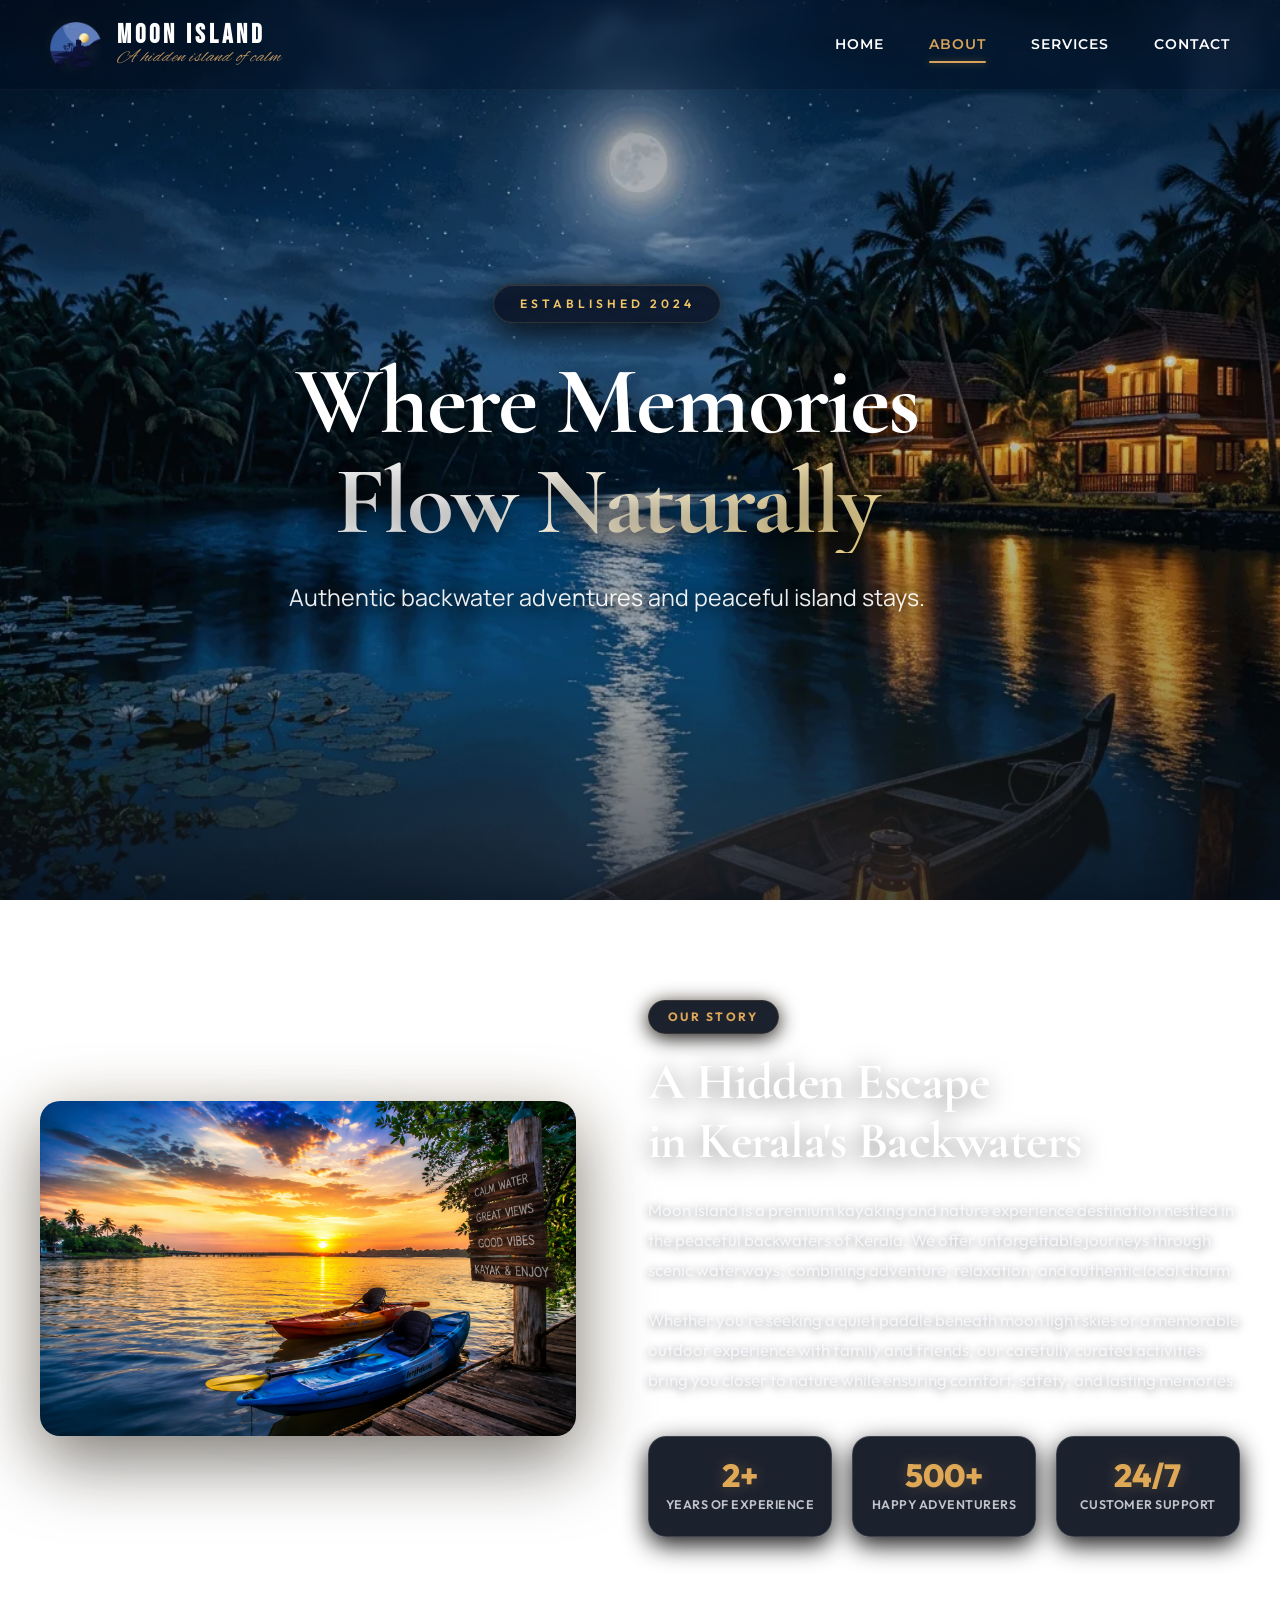
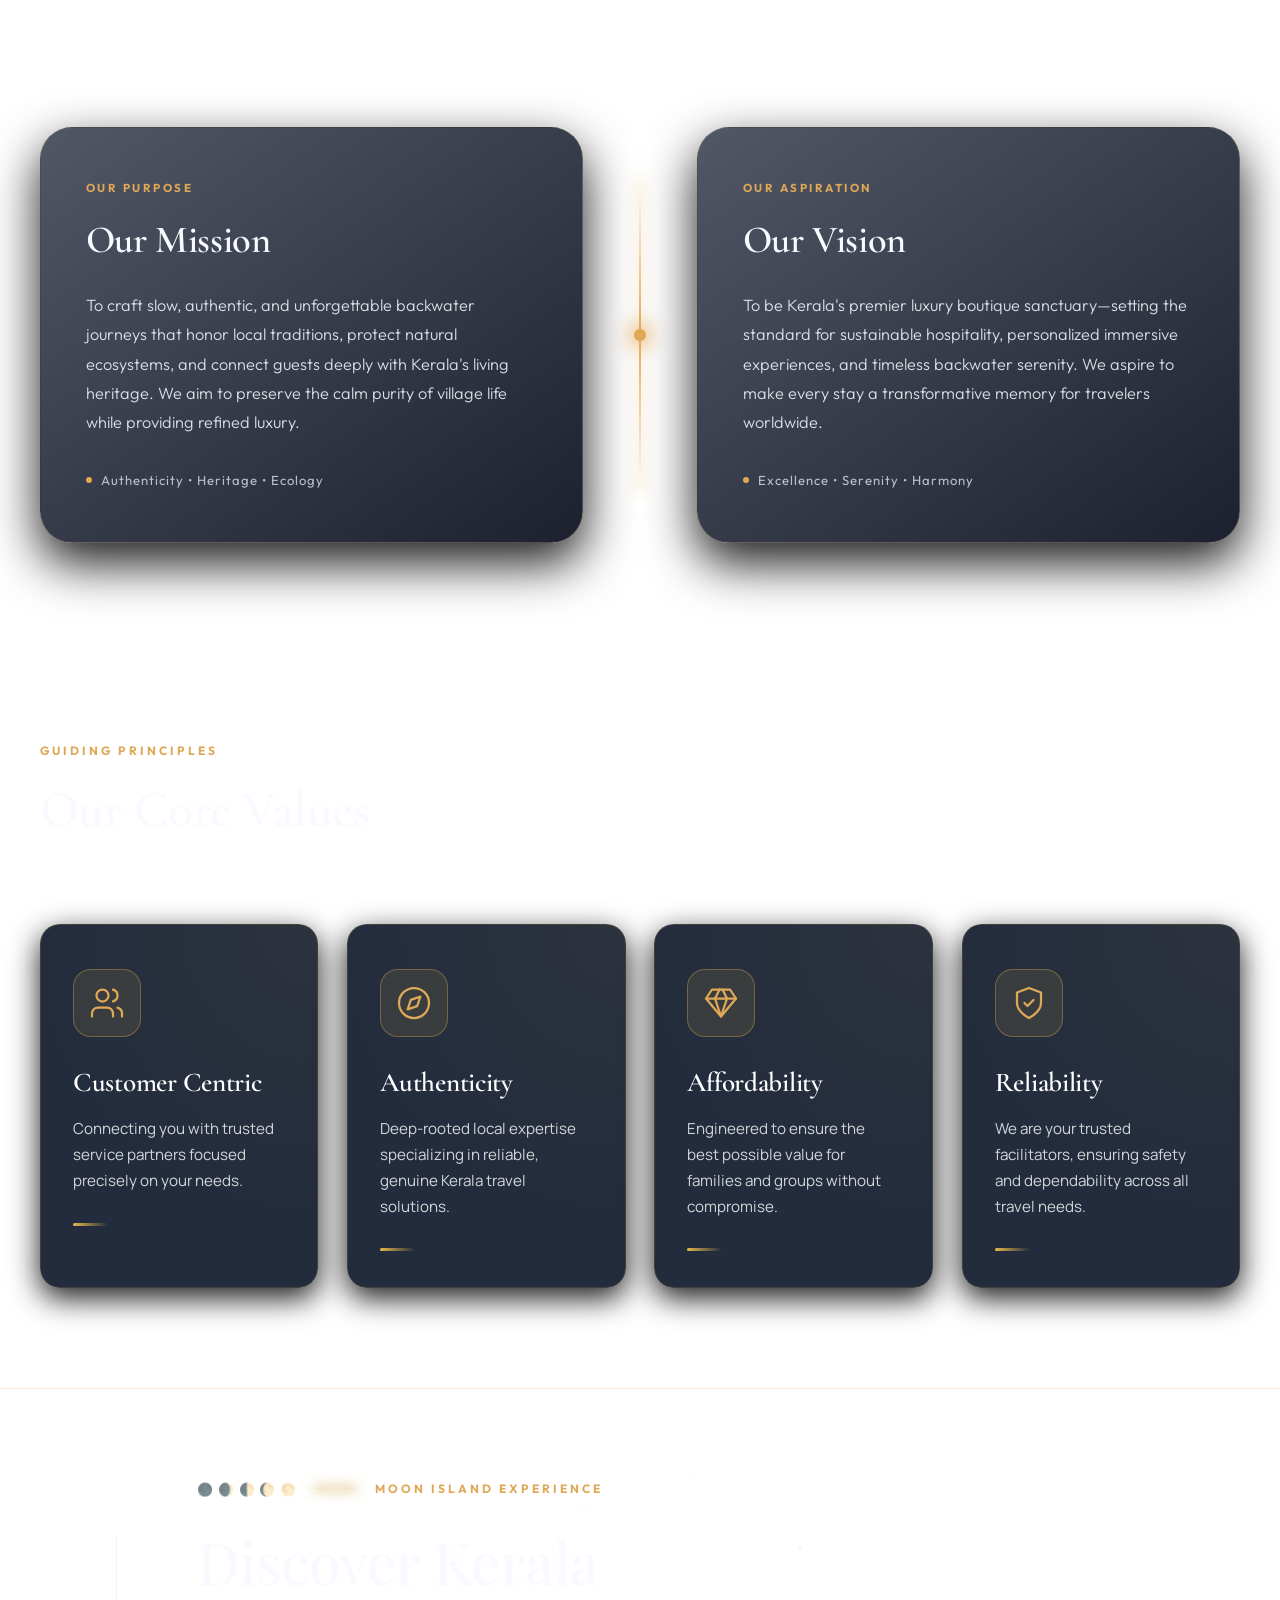
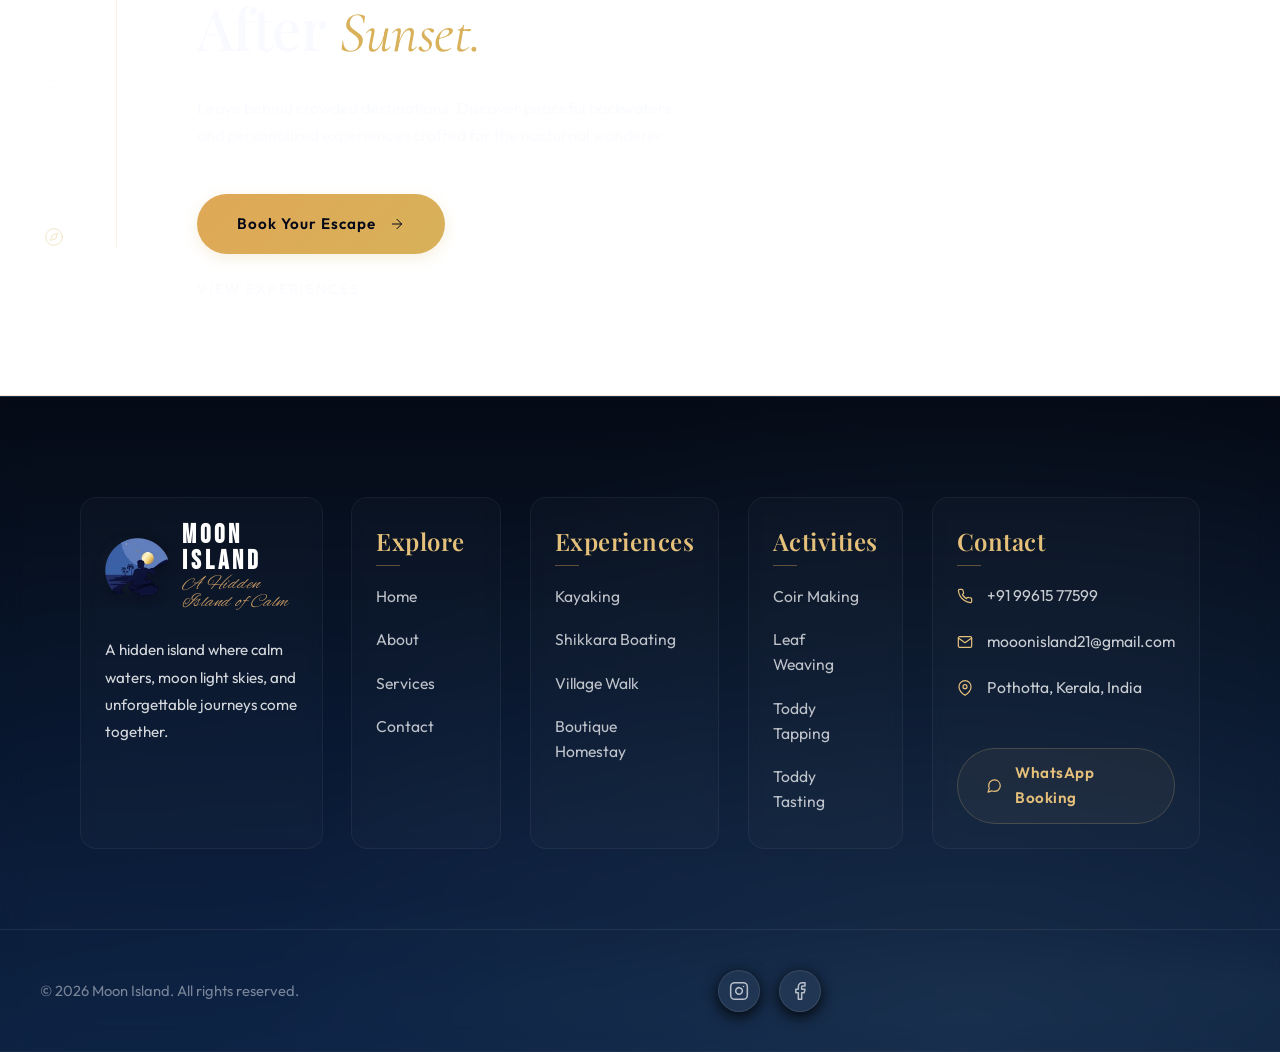
==== commit 5768107d: "Update SEO configuration with production domain" ====
--- a/about.html
+++ b/about.html
@@ -10,21 +10,21 @@
 
     <!-- SEO & Favicon -->
     <meta name="robots" content="index, follow">
-    <link rel="canonical" href="https://YOUR-DOMAIN.com/about.html" />
+    <link rel="canonical" href="https://www.moonisland.in/about.html" />
 
     <!-- Open Graph / Facebook -->
     <meta property="og:type" content="website">
-    <meta property="og:url" content="https://YOUR-DOMAIN.com/about.html">
+    <meta property="og:url" content="https://www.moonisland.in/about.html">
     <meta property="og:title" content="About Us | Moon Island - Luxury Kerala Backwater Sanctuary">
     <meta property="og:description" content="Discover the story, philosophy, and luxury backwater sanctuary of Moon Island Kerala. Experience curated kayaking, shikkara boat rides, and boutique homestay hospitality in Poothotta.">
-    <meta property="og:image" content="https://YOUR-DOMAIN.com/assets/logo-icon.webp">
+    <meta property="og:image" content="https://www.moonisland.in/assets/logo-icon.webp">
 
     <!-- Twitter -->
     <meta property="twitter:card" content="summary_large_image">
-    <meta property="twitter:url" content="https://YOUR-DOMAIN.com/about.html">
+    <meta property="twitter:url" content="https://www.moonisland.in/about.html">
     <meta property="twitter:title" content="About Us | Moon Island - Luxury Kerala Backwater Sanctuary">
     <meta property="twitter:description" content="Discover the story, philosophy, and luxury backwater sanctuary of Moon Island Kerala. Experience curated kayaking, shikkara boat rides, and boutique homestay hospitality in Poothotta.">
-    <meta property="twitter:image" content="https://YOUR-DOMAIN.com/assets/logo-icon.webp">
+    <meta property="twitter:image" content="https://www.moonisland.in/assets/logo-icon.webp">
 
 
 
@@ -47,20 +47,20 @@
       "@graph": [
         {
           "@type": "AboutPage",
-          "@id": "https://YOUR-DOMAIN.com/about.html#webpage",
-          "url": "https://YOUR-DOMAIN.com/about.html",
+          "@id": "https://www.moonisland.in/about.html#webpage",
+          "url": "https://www.moonisland.in/about.html",
           "name": "About Moon Island",
           "description": "Discover Moon Island - A premium luxury tourism destination in Kerala."
         },
         {
           "@type": "BreadcrumbList",
-          "@id": "https://YOUR-DOMAIN.com/about.html#breadcrumb",
+          "@id": "https://www.moonisland.in/about.html#breadcrumb",
           "itemListElement": [
             {
               "@type": "ListItem",
               "position": 1,
               "name": "Home",
-              "item": "https://YOUR-DOMAIN.com/"
+              "item": "https://www.moonisland.in/"
             },
             {
               "@type": "ListItem",
